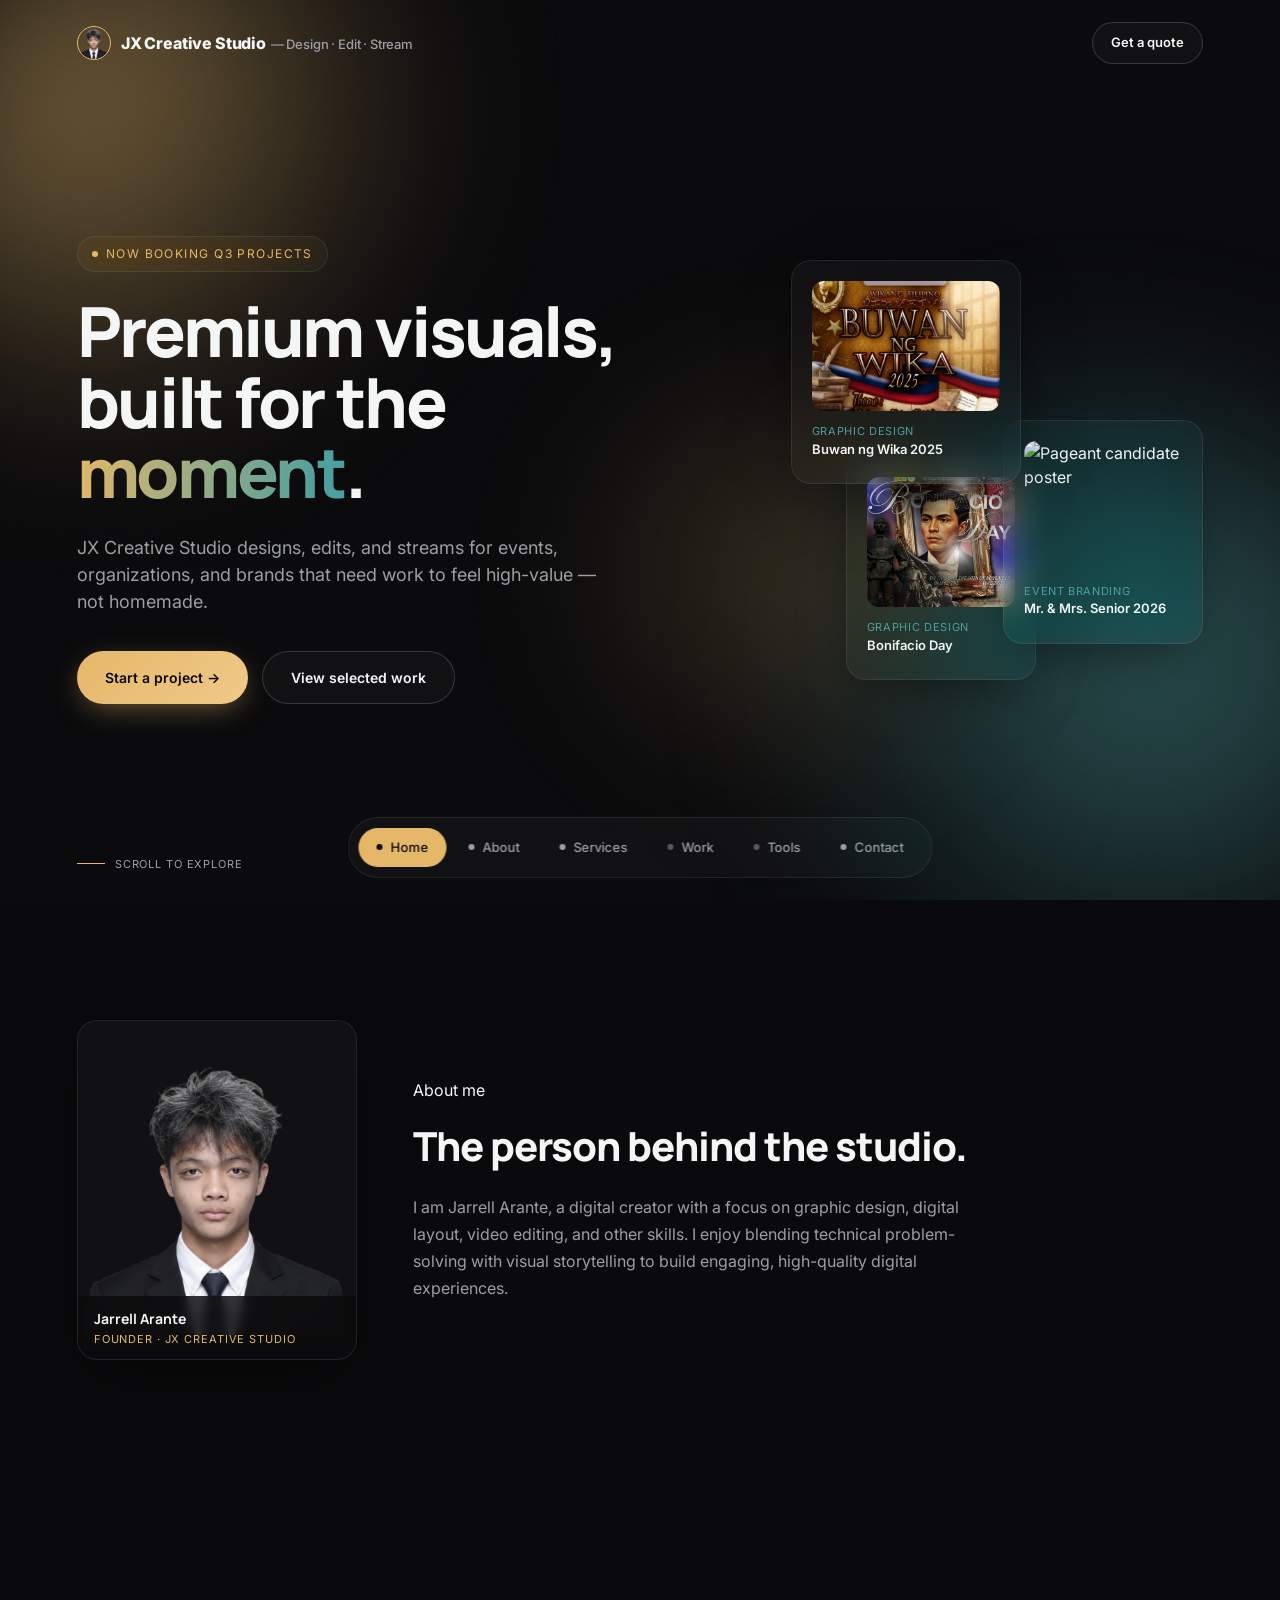
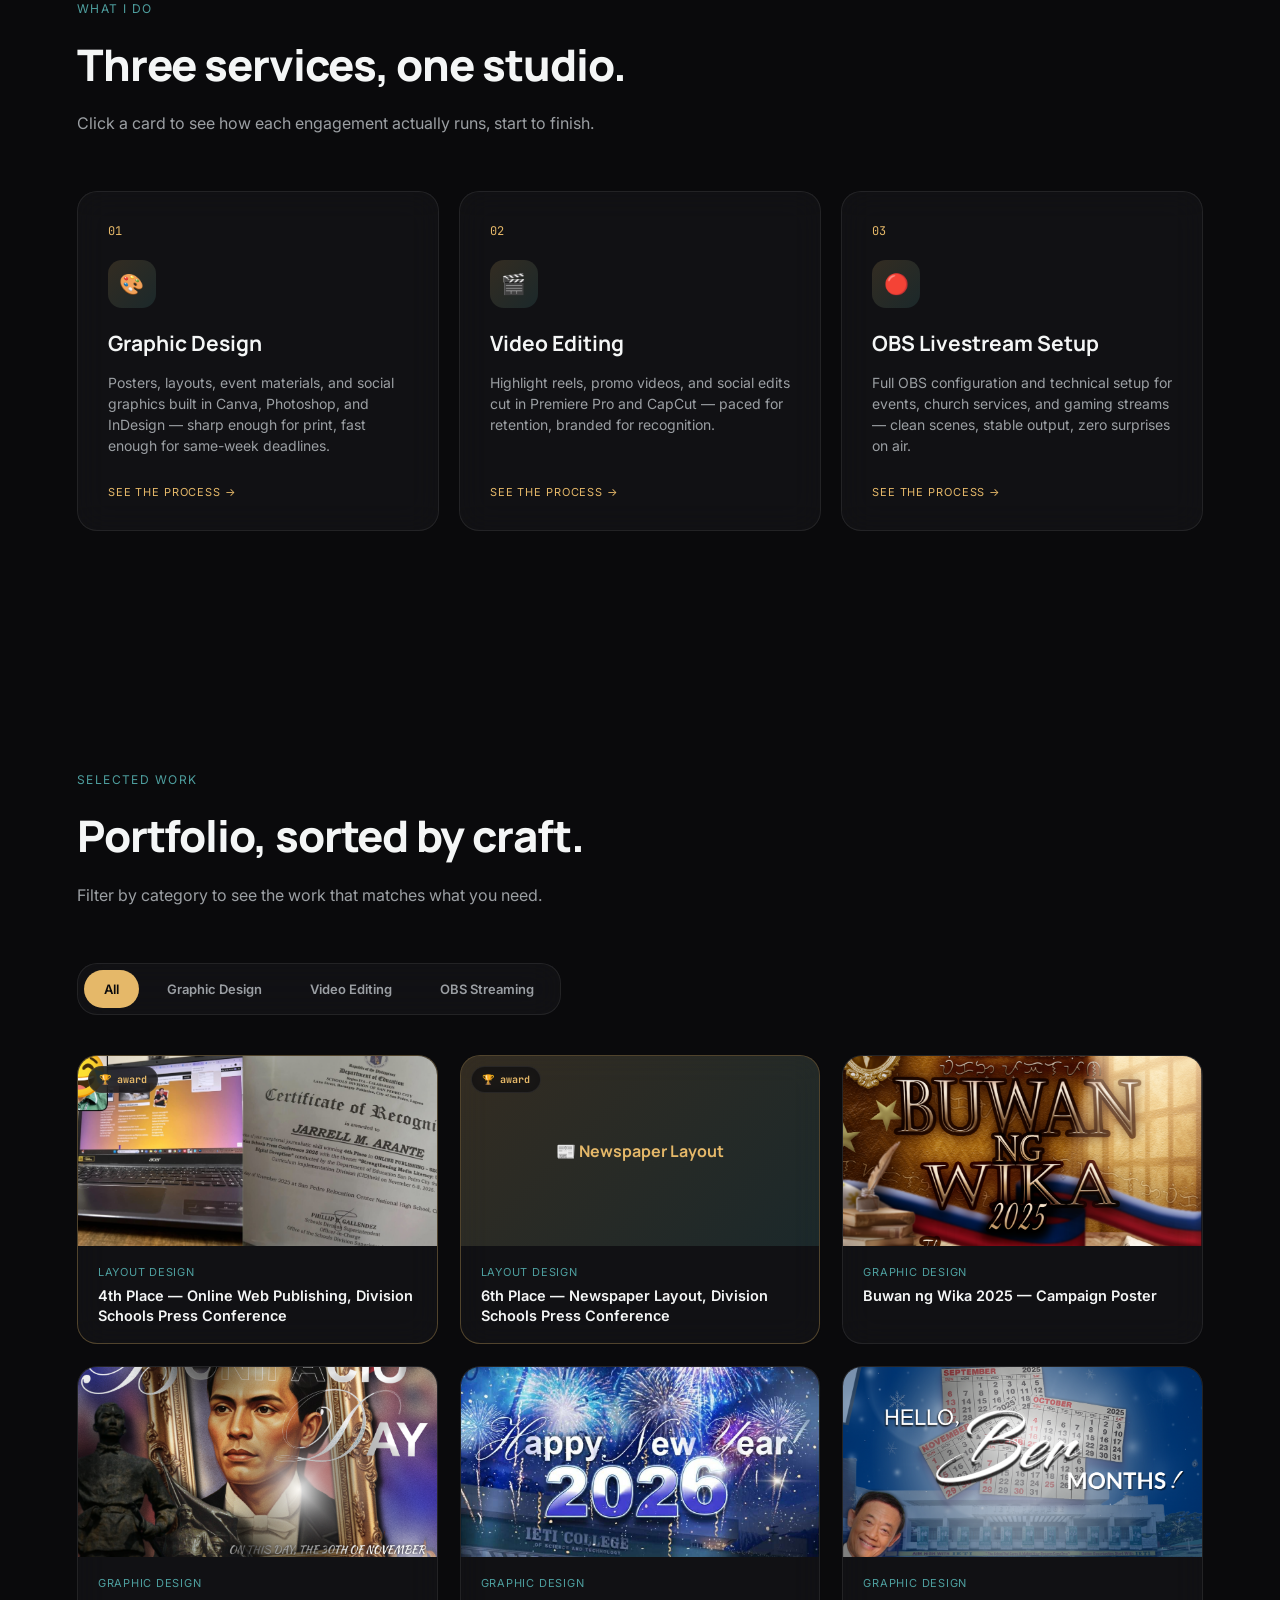
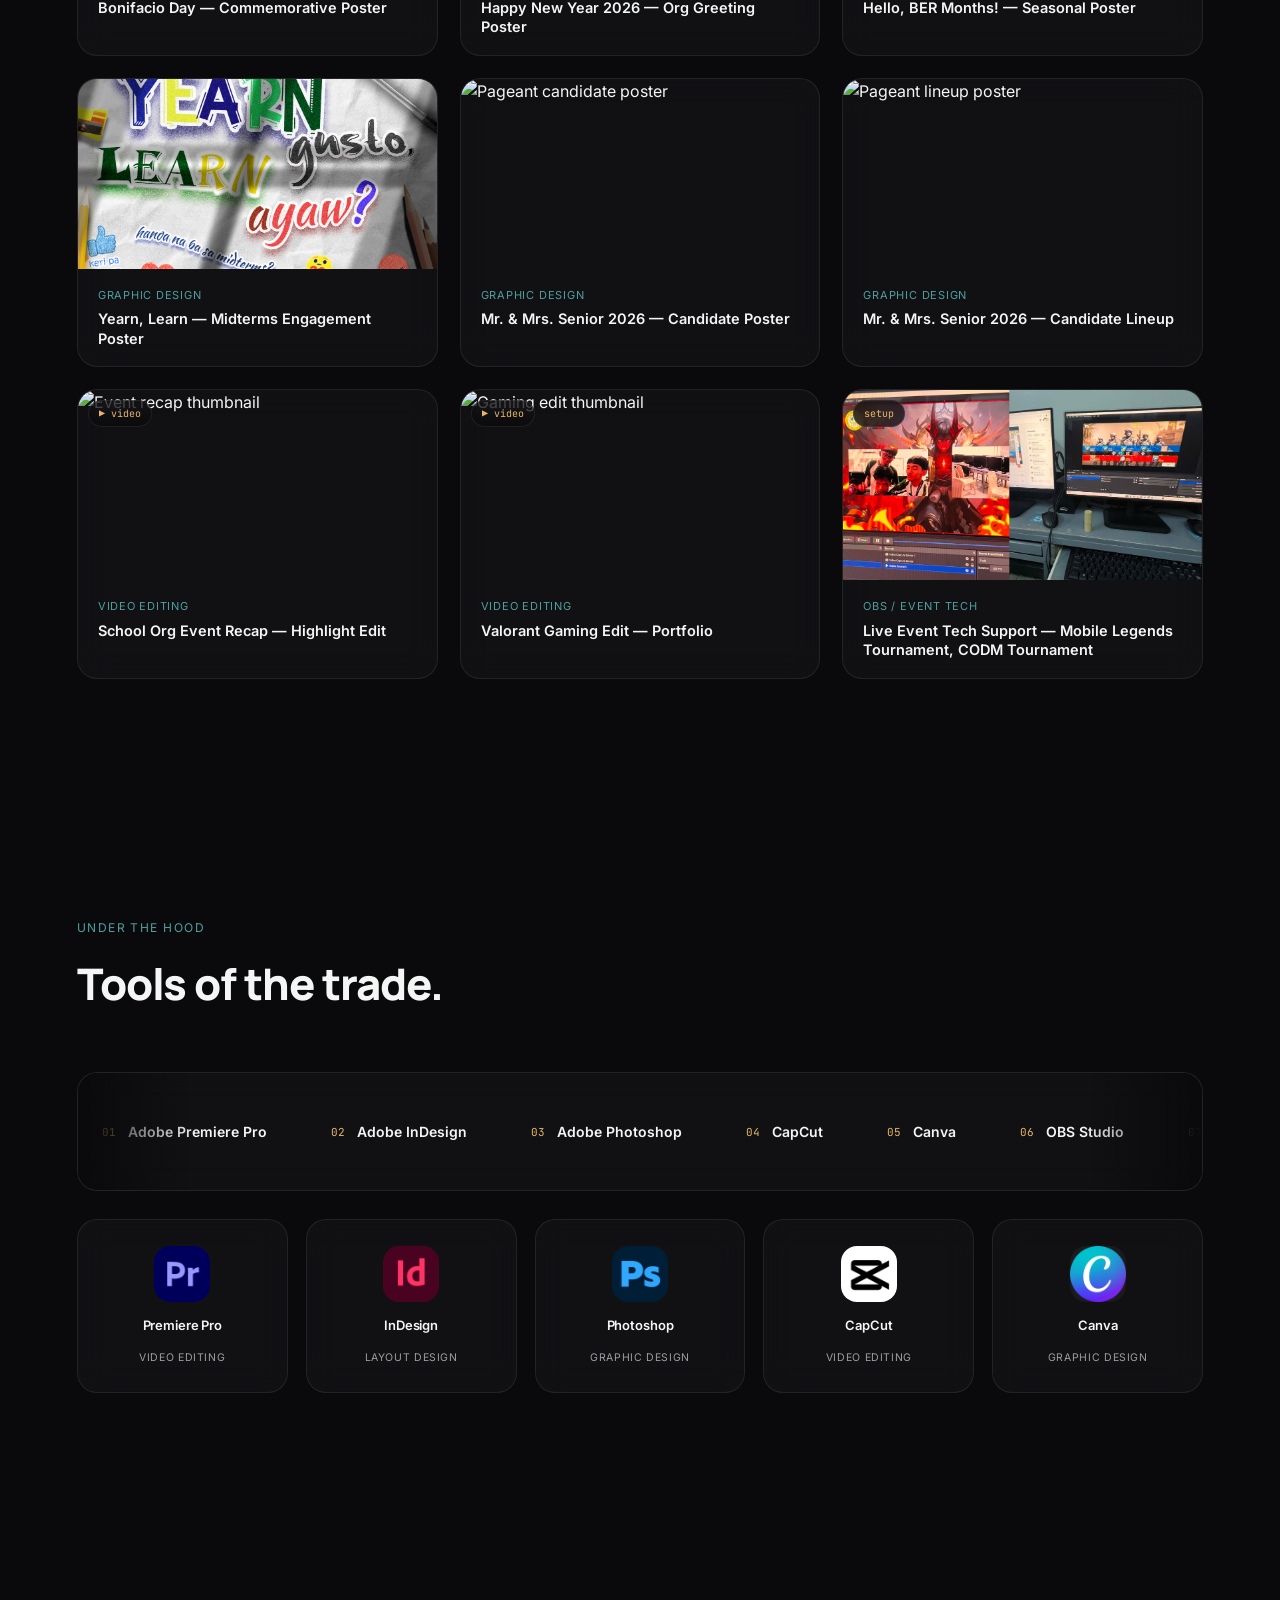
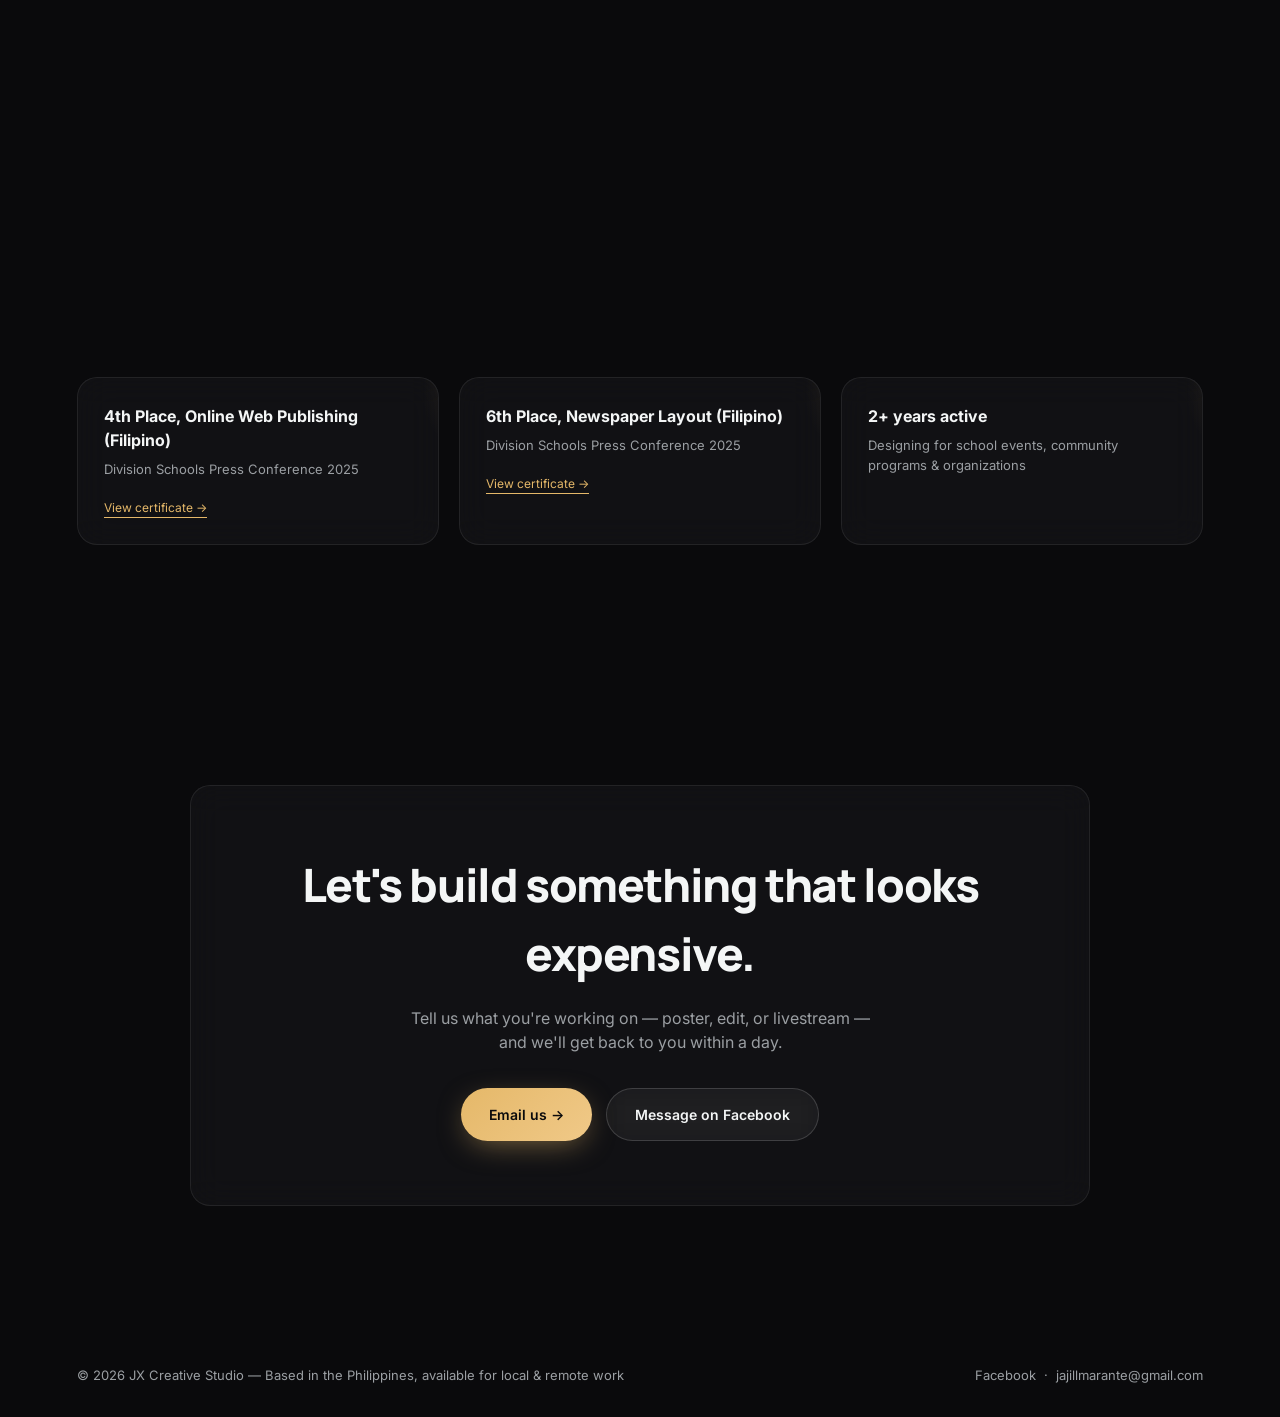
==== index.html @ fb52da9d "dsa" ====
<!DOCTYPE html>
<html lang="en">
<head>
<meta charset="UTF-8">
<title>JX Creative Studio — Design · Edit · Stream</title>
<meta name="viewport" content="width=device-width, initial-scale=1.0">
<link rel="preconnect" href="https://fonts.googleapis.com">
<link rel="preconnect" href="https://fonts.gstatic.com" crossorigin>
<link href="https://fonts.googleapis.com/css2?family=Manrope:wght@500;700;800&family=Inter:wght@400;500;600&family=JetBrains+Mono:wght@400;500&display=swap" rel="stylesheet">
<style>
  :root{
    --obsidian:#0A0A0C;
    --obsidian-2:#111114;
    --gold:#E5B869;
    --gold-soft:rgba(229,184,105,0.16);
    --teal:#4E9F9F;
    --teal-soft:rgba(78,159,159,0.16);
    --ice:#F4F6F6;
    --ice-dim:#9B9FA3;
    --glass-bg:rgba(255,255,255,0.03);
    --glass-bg-strong:rgba(10,10,12,0.7);
    --glass-border:rgba(255,255,255,0.08);
    --glass-border-hi:rgba(255,255,255,0.16);
    --radius:20px;
    --ease:cubic-bezier(.22,1,.36,1);
  }
  *{margin:0;padding:0;box-sizing:border-box;}
  html{scroll-behavior:smooth;}
  body{
    background:var(--obsidian);
    color:var(--ice);
    font-family:'Inter',sans-serif;
    line-height:1.5;
    overflow-x:hidden;
    min-height:100vh;
  }
  h1,h2,h3,.display{font-family:'Manrope',sans-serif;}
  .mono{font-family:'JetBrains Mono',monospace;}
  a{color:inherit;}
  ::selection{background:var(--gold);color:var(--obsidian);}

  @media (prefers-reduced-motion: reduce){
    *{animation-duration:0.01ms !important; animation-iteration-count:1 !important; transition-duration:0.01ms !important; scroll-behavior:auto !important;}
  }

  /* ---------- Ambient liquid background ---------- */
  .ambient{
    position:fixed;inset:0;z-index:0;pointer-events:none;overflow:hidden;
  }
  .orb{
    position:absolute;border-radius:50%;
    filter:blur(90px);
    opacity:0.55;
    will-change:transform;
  }
  .orb-1{
    width:560px;height:560px;top:-10%;left:-8%;
    background:radial-gradient(circle at 30% 30%, var(--gold), transparent 70%);
    animation:drift1 26s ease-in-out infinite;
  }
  .orb-2{
    width:640px;height:640px;bottom:-15%;right:-10%;
    background:radial-gradient(circle at 60% 40%, var(--teal), transparent 70%);
    animation:drift2 32s ease-in-out infinite;
  }
  .orb-3{
    width:420px;height:420px;top:40%;left:45%;
    background:radial-gradient(circle at 50% 50%, var(--gold), transparent 72%);
    opacity:0.28;
    animation:drift3 40s ease-in-out infinite;
  }
  @keyframes drift1{
    0%,100%{transform:translate(0,0) scale(1);}
    50%{transform:translate(60px,80px) scale(1.12);}
  }
  @keyframes drift2{
    0%,100%{transform:translate(0,0) scale(1);}
    50%{transform:translate(-70px,-50px) scale(1.08);}
  }
  @keyframes drift3{
    0%,100%{transform:translate(-50%,-50%) scale(0.9);}
    50%{transform:translate(-40%,-58%) scale(1.15);}
  }
  .grain{
    position:fixed;inset:0;z-index:1;pointer-events:none;
    opacity:0.035;mix-blend-mode:overlay;
    background-image:url("data:image/svg+xml,%3Csvg xmlns='http://www.w3.org/2000/svg' width='120' height='120'%3E%3Cfilter id='n'%3E%3CfeTurbulence type='fractalNoise' baseFrequency='0.9' numOctaves='2' stitchTiles='stitch'/%3E%3C/filter%3E%3Crect width='100%25' height='100%25' filter='url(%23n)'/%3E%3C/svg%3E");
  }

  /* ---------- Glass utility ---------- */
  .glass{
    background:var(--glass-bg);
    backdrop-filter:blur(16px) saturate(180%);
    -webkit-backdrop-filter:blur(16px) saturate(180%);
    border:1px solid var(--glass-border);
    border-radius:var(--radius);
  }
  .glass-strong{
    background:var(--glass-bg-strong);
    backdrop-filter:blur(20px) saturate(160%);
    -webkit-backdrop-filter:blur(20px) saturate(160%);
    border:1px solid var(--glass-border);
  }

  main{position:relative;z-index:2;}

  /* ---------- Dock nav ---------- */
  .dock-wrap{
    position:fixed;left:50%;bottom:22px;transform:translateX(-50%);
    z-index:50;
  }
  .dock{
    display:flex;align-items:center;gap:4px;
    padding:10px;
    border-radius:999px;
    transition:padding .4s var(--ease), gap .4s var(--ease);
  }
  .dock.condensed{padding:8px;gap:2px;}
  .dock a{
    display:flex;align-items:center;gap:8px;
    padding:10px 18px;border-radius:999px;
    font-size:13px;font-weight:500;color:var(--ice-dim);
    text-decoration:none;white-space:nowrap;
    transition:background .35s var(--ease), color .35s var(--ease), transform .35s var(--ease), padding .4s var(--ease);
    position:relative;
  }
  .dock a .dot{width:6px;height:6px;border-radius:50%;background:currentColor;opacity:0.5;flex-shrink:0;}
  .dock.condensed a{padding:10px;}
  .dock.condensed a span.label{display:none;}
  .dock a:hover{color:var(--ice);background:rgba(255,255,255,0.06);transform:translateY(-2px);}
  .dock a.active{color:var(--obsidian);background:var(--gold);}
  .dock a.active .dot{background:var(--obsidian);opacity:1;}
  .dock a.active:hover{transform:translateY(-2px);}

  /* ---------- Nav (top, minimal brand) ---------- */
  .topbar{
    position:fixed;top:0;left:0;right:0;z-index:40;
    display:flex;justify-content:space-between;align-items:center;
    padding:22px 6vw;
    pointer-events:none;
  }
  .brand{
    font-size:16px;font-weight:800;letter-spacing:-0.01em;
    display:flex;align-items:center;gap:10px;
    pointer-events:auto;
  }
  .brand .mark{
    width:34px;height:34px;border-radius:10px;
    display:flex;align-items:center;justify-content:center;
    font-family:'Manrope',sans-serif;font-weight:800;font-size:14px;
    background:linear-gradient(135deg, var(--gold), var(--teal));
    color:var(--obsidian);
  }
  .brand .mark-photo{
    width:34px;height:34px;border-radius:50%;overflow:hidden;flex-shrink:0;
    border:1.5px solid var(--gold);
  }
  .brand .mark-photo img{width:100%;height:100%;object-fit:cover;display:block;}
  .brand .full{color:var(--ice-dim);font-weight:500;font-size:13px;margin-left:2px;}
  .top-cta{
    pointer-events:auto;
    font-size:13px;font-weight:600;
    padding:10px 18px;border-radius:999px;
    text-decoration:none;
  }

  /* ---------- Hero ---------- */
  .hero{
    min-height:100vh;
    display:flex;flex-direction:column;justify-content:center;
    padding:120px 6vw 80px;
    position:relative;
  }
  .hero-grid{
    display:grid;grid-template-columns:1.15fr 0.85fr;gap:48px;align-items:center;
  }
  .eyebrow{
    display:inline-flex;align-items:center;gap:8px;
    font-size:12px;color:var(--gold);letter-spacing:0.12em;text-transform:uppercase;
    margin-bottom:24px;padding:8px 14px;border-radius:999px;
  }
  .eyebrow .pulse{width:6px;height:6px;border-radius:50%;background:var(--gold);animation:pulse 2s ease-in-out infinite;}
  @keyframes pulse{0%,100%{opacity:1;box-shadow:0 0 0 0 rgba(229,184,105,0.5);}50%{opacity:0.6;box-shadow:0 0 0 6px rgba(229,184,105,0);}}
  .hero h1{
    font-size:clamp(40px,5.4vw,76px);
    font-weight:800;
    letter-spacing:-0.035em;
    line-height:1.02;
    margin-bottom:26px;
  }
  .hero h1 .accent{
    background:linear-gradient(100deg, var(--gold), var(--teal) 90%);
    -webkit-background-clip:text;background-clip:text;color:transparent;
  }
  .hero p{
    font-size:18px;color:var(--ice-dim);max-width:520px;margin-bottom:36px;
  }
  .hero-ctas{display:flex;gap:14px;flex-wrap:wrap;}
  .btn{
    position:relative;
    display:inline-flex;align-items:center;gap:10px;
    padding:15px 28px;border-radius:999px;
    font-weight:600;font-size:14px;text-decoration:none;
    cursor:pointer;border:none;overflow:hidden;
    transition:transform .3s var(--ease);
  }
  .btn-primary{
    background:linear-gradient(135deg, var(--gold), #f0c988);
    color:var(--obsidian);
    box-shadow:0 8px 30px -8px rgba(229,184,105,0.55);
  }
  .btn-ghost{
    color:var(--ice);
    border:1px solid var(--glass-border-hi);
    background:var(--glass-bg);
    backdrop-filter:blur(12px);
  }
  .btn:hover{transform:translateY(-3px);}
  .btn-glow{position:absolute;inset:-2px;border-radius:inherit;pointer-events:none;opacity:0;transition:opacity .3s;background:radial-gradient(120px circle at var(--mx,50%) var(--my,50%), rgba(255,255,255,0.35), transparent 60%);}
  .btn:hover .btn-glow{opacity:1;}

  /* Hero stack of floating glass cards */
  .hero-stack{position:relative;height:420px;}
  .float-card{
    position:absolute;padding:20px;width:230px;
    box-shadow:0 20px 60px -20px rgba(0,0,0,0.6);
    animation:float 7s ease-in-out infinite;
  }
  .float-card img{width:100%;height:130px;object-fit:cover;border-radius:12px;margin-bottom:12px;display:block;}
  .float-card h4{font-size:13px;font-weight:600;margin-bottom:4px;}
  .float-card .tag{font-size:11px;color:var(--teal);text-transform:uppercase;letter-spacing:0.06em;}
  .fc-1{top:0;left:10%;animation-delay:0s;z-index:3;}
  .fc-2{top:38%;right:0;width:200px;animation-delay:1.4s;z-index:2;}
  .fc-3{bottom:0;left:22%;width:190px;animation-delay:2.8s;z-index:1;}
  @keyframes float{
    0%,100%{transform:translateY(0px) rotate(0deg);}
    50%{transform:translateY(-16px) rotate(-1deg);}
  }
  @media(max-width:900px){
    .hero-grid{grid-template-columns:1fr;}
    .hero-stack{display:none;}
  }

  .scroll-cue{
    position:absolute;bottom:28px;left:6vw;
    display:flex;align-items:center;gap:10px;
    font-size:11px;color:var(--ice-dim);letter-spacing:0.08em;text-transform:uppercase;
  }
  .scroll-cue .line{width:28px;height:1px;background:var(--ice-dim);position:relative;overflow:hidden;}
  .scroll-cue .line::after{content:"";position:absolute;inset:0;background:var(--gold);animation:scan 1.8s ease-in-out infinite;}
  @keyframes scan{0%{transform:translateX(-100%);}100%{transform:translateX(100%);}}

  /* ---------- About ---------- */
  .about-grid{
    display:grid;grid-template-columns:280px 1fr;gap:56px;align-items:center;
  }
  .about-photo{
    width:280px;height:340px;overflow:hidden;position:relative;padding:0;
    box-shadow:0 20px 60px -20px rgba(0,0,0,0.6);
  }
  .about-photo img{
    width:100%;height:100%;object-fit:cover;display:block;filter:grayscale(15%);
  }
  .about-photo-caption{
    position:absolute;bottom:0;left:0;right:0;
    background:rgba(10,10,12,0.82);backdrop-filter:blur(6px);
    padding:12px 16px;font-family:'Manrope',sans-serif;font-size:14px;font-weight:700;
  }
  .about-photo-caption span{
    display:block;font-family:'Inter',sans-serif;font-weight:400;font-size:11px;
    color:var(--gold);text-transform:uppercase;letter-spacing:0.08em;margin-top:2px;
  }
  .about-copy h2{font-size:clamp(26px,3.2vw,40px);font-weight:800;letter-spacing:-0.025em;margin:14px 0 18px;}
  .about-copy p{font-size:16px;color:var(--ice-dim);max-width:560px;line-height:1.7;}
  @media(max-width:820px){
    .about-grid{grid-template-columns:1fr;}
    .about-photo{width:220px;height:270px;margin:0 auto;}
    .about-copy{text-align:center;}
    .about-copy p{margin-left:auto;margin-right:auto;}
  }

  /* ---------- Section shell ---------- */
  section{
    padding:120px 6vw;position:relative;
  }
  .section-head{margin-bottom:56px;max-width:640px;}
  .section-head .kicker{
    font-size:12px;color:var(--teal);letter-spacing:0.12em;text-transform:uppercase;margin-bottom:14px;display:block;
  }
  .section-head h2{font-size:clamp(28px,3.4vw,44px);letter-spacing:-0.025em;font-weight:800;margin-bottom:14px;}
  .section-head p{color:var(--ice-dim);font-size:16px;}

  /* ---------- Services (expand/flip cards) ---------- */
  .services-grid{display:grid;grid-template-columns:repeat(3,1fr);gap:20px;}
  .svc-card{
    perspective:1400px;height:340px;cursor:pointer;
  }
  .svc-inner{
    position:relative;width:100%;height:100%;
    transition:transform .7s var(--ease);
    transform-style:preserve-3d;
  }
  .svc-card.flipped .svc-inner{transform:rotateY(180deg);}
  .svc-face{
    position:absolute;inset:0;backface-visibility:hidden;
    padding:30px;display:flex;flex-direction:column;
  }
  .svc-face.front{display:flex;}
  .svc-face.back{transform:rotateY(180deg);justify-content:flex-start;}
  .svc-num{font-family:'JetBrains Mono',monospace;font-size:12px;color:var(--gold);margin-bottom:20px;}
  .svc-icon{
    width:48px;height:48px;border-radius:14px;
    display:flex;align-items:center;justify-content:center;
    background:linear-gradient(135deg, var(--gold-soft), var(--teal-soft));
    margin-bottom:20px;font-size:20px;
  }
  .svc-face.front h3{font-size:21px;margin-bottom:12px;font-weight:700;}
  .svc-face.front p{font-size:14px;color:var(--ice-dim);flex-grow:1;}
  .svc-flip-hint{font-size:11px;color:var(--gold);text-transform:uppercase;letter-spacing:0.08em;display:flex;align-items:center;gap:6px;margin-top:auto;}
  .svc-face.back h4{font-size:14px;color:var(--gold);text-transform:uppercase;letter-spacing:0.06em;margin-bottom:16px;}
  .svc-steps{list-style:none;display:flex;flex-direction:column;gap:12px;flex-grow:1;}
  .svc-steps li{font-size:13px;color:var(--ice-dim);display:flex;gap:10px;align-items:flex-start;}
  .svc-steps li .n{font-family:'JetBrains Mono',monospace;color:var(--teal);flex-shrink:0;}
  .svc-back-hint{font-size:11px;color:var(--ice-dim);margin-top:auto;text-transform:uppercase;letter-spacing:0.06em;}
  @media(max-width:900px){.services-grid{grid-template-columns:1fr;}.svc-card{height:auto;min-height:300px;}}

  /* ---------- Work / tabbed portfolio ---------- */
  .tabs{display:flex;gap:8px;margin-bottom:40px;flex-wrap:wrap;padding:6px;width:fit-content;}
  .tab-btn{
    padding:11px 20px;border-radius:999px;border:none;background:transparent;
    color:var(--ice-dim);font-size:13px;font-weight:600;cursor:pointer;
    transition:background .35s var(--ease), color .35s var(--ease);
    font-family:'Inter',sans-serif;
  }
  .tab-btn.active{background:var(--gold);color:var(--obsidian);}
  .tab-btn:hover:not(.active){color:var(--ice);background:rgba(255,255,255,0.06);}

  .work-grid{
    display:grid;grid-template-columns:repeat(auto-fill,minmax(280px,1fr));gap:22px;
  }
  .work-card{
    overflow:hidden;cursor:pointer;
    transition:transform .5s var(--ease), opacity .45s var(--ease), border-color .35s;
  }
  .work-card:hover{transform:translateY(-6px);border-color:var(--glass-border-hi);}
  .work-card.hide{display:none;}
  .work-card.featured .work-thumb{
    height:190px;display:flex;align-items:center;justify-content:center;
    background:linear-gradient(135deg, var(--gold-soft), var(--teal-soft));
    color:var(--gold);font-family:'Manrope',sans-serif;font-weight:700;font-size:16px;
    position:relative;
  }
  .work-card.featured{border-color:rgba(229,184,105,0.3);}
  .work-thumb{height:190px;overflow:hidden;position:relative;}
  .work-thumb img{width:100%;height:100%;object-fit:cover;display:block;transition:transform .6s var(--ease);}
  .work-card:hover .work-thumb img{transform:scale(1.06);}
  .work-thumb .badge{
    position:absolute;top:10px;left:10px;
    font-family:'JetBrains Mono',monospace;font-size:10px;padding:5px 10px;border-radius:999px;
    background:rgba(10,10,12,0.75);backdrop-filter:blur(8px);color:var(--gold);
    border:1px solid var(--glass-border);
  }
  .work-info{padding:18px 20px;}
  .work-info .cat{font-size:11px;color:var(--teal);text-transform:uppercase;letter-spacing:0.07em;margin-bottom:6px;}
  .work-info h4{font-size:14.5px;font-weight:600;line-height:1.35;}

  /* ---------- Tools marquee ---------- */
  .tools-wrap{overflow:hidden;position:relative;padding:32px 0;}
  .tools-wrap::before,.tools-wrap::after{
    content:"";position:absolute;top:0;bottom:0;width:120px;z-index:2;
  }
  .tools-wrap::before{left:0;background:linear-gradient(90deg, var(--obsidian), transparent);}
  .tools-wrap::after{right:0;background:linear-gradient(270deg, var(--obsidian), transparent);}
  .tools-track{display:flex;gap:16px;width:max-content;animation:scroll-x 28s linear infinite;}
  .tools-wrap:hover .tools-track{animation-play-state:paused;}
  .tool-pill{
    display:flex;align-items:center;gap:12px;
    padding:16px 24px;white-space:nowrap;
  }
  .tool-pill .tool-mark{font-family:'JetBrains Mono',monospace;font-size:11px;color:var(--gold);}
  .tool-pill h4{font-size:14px;font-weight:600;}
  @keyframes scroll-x{0%{transform:translateX(0);}100%{transform:translateX(-50%);}}

  /* ---------- Tools icon grid (logos) ---------- */
  .tools-icon-grid{
    display:grid;
    grid-template-columns:repeat(5,1fr);
    gap:18px;
    margin-top:28px;
  }
  .tool-icon-card{
    padding:26px 18px;
    display:flex;flex-direction:column;align-items:center;gap:14px;
    text-align:center;
    opacity:0;
    transform:scale(0.55) translateY(18px);
    transition:opacity .55s var(--ease), transform .6s cubic-bezier(.34,1.56,.64,1), border-color .35s var(--ease), background .35s var(--ease);
  }
  .tool-icon-card.in{
    opacity:1;
    transform:scale(1) translateY(0);
  }
  .tool-icon-card:hover{
    border-color:var(--glass-border-hi);
    background:rgba(255,255,255,0.05);
    transform:scale(1.06) translateY(-4px);
  }
  .tool-icon-card .icon-wrap{
    width:56px;height:56px;border-radius:16px;
    overflow:hidden;
    background:rgba(255,255,255,0.04);
    display:flex;align-items:center;justify-content:center;
    flex-shrink:0;
  }
  .tool-icon-card .icon-wrap img{
    width:100%;height:100%;object-fit:cover;display:block;
  }
  .tool-icon-card h4{font-size:13px;font-weight:600;letter-spacing:-0.01em;}
  .tool-icon-card .role{font-size:10.5px;color:var(--ice-dim);text-transform:uppercase;letter-spacing:0.06em;}
  @media(max-width:900px){
    .tools-icon-grid{grid-template-columns:repeat(3,1fr);}
  }
  @media(max-width:560px){
    .tools-icon-grid{grid-template-columns:repeat(2,1fr);}
  }

  /* ---------- Credentials ---------- */
  .cred-grid{display:grid;grid-template-columns:repeat(3,1fr);gap:20px;}
  .cred-card{padding:26px;position:relative;overflow:hidden;}
  .cred-card::before{
    content:"";position:absolute;top:-40%;right:-40%;width:160px;height:160px;border-radius:50%;
    background:radial-gradient(circle, var(--gold-soft), transparent 70%);
  }
  .cred-card strong{display:block;font-size:16px;margin-bottom:8px;position:relative;}
  .cred-card p{font-size:13px;color:var(--ice-dim);margin-bottom:14px;position:relative;}
  .cred-link{font-size:12px;color:var(--gold);text-decoration:none;border-bottom:1px solid var(--gold);padding-bottom:2px;position:relative;}
  @media(max-width:900px){.cred-grid{grid-template-columns:1fr;}}

  /* ---------- Contact ---------- */
  .contact-card{
    padding:64px 6vw;text-align:center;position:relative;overflow:hidden;
    max-width:900px;margin:0 auto;
  }
  .contact-card h2{font-size:clamp(28px,4vw,46px);margin-bottom:18px;font-weight:800;letter-spacing:-0.03em;}
  .contact-card p{color:var(--ice-dim);font-size:16px;margin-bottom:34px;max-width:480px;margin-left:auto;margin-right:auto;}
  .contact-links{display:flex;gap:14px;justify-content:center;flex-wrap:wrap;}

  footer{
    padding:40px 6vw 32px;display:flex;justify-content:space-between;align-items:center;
    font-size:13px;color:var(--ice-dim);flex-wrap:wrap;gap:12px;
  }
  footer a{text-decoration:none;}

  /* ---------- Lightbox ---------- */
  .lightbox{
    display:none;position:fixed;inset:0;z-index:100;
    background:rgba(6,6,7,0.88);backdrop-filter:blur(6px);
    padding:5vh 5vw;overflow:auto;
  }
  .lightbox.open{display:flex;align-items:flex-start;justify-content:center;}
  .lightbox-inner{max-width:900px;width:100%;margin:auto;overflow:hidden;}
  .lightbox-head{
    display:flex;justify-content:space-between;align-items:center;
    padding:16px 20px;border-bottom:1px solid var(--glass-border);
  }
  .lightbox-head h4{font-size:14px;font-weight:600;}
  .lightbox-close{
    background:none;border:1px solid var(--glass-border);color:var(--ice);
    width:32px;height:32px;border-radius:50%;cursor:pointer;font-size:15px;
    display:flex;align-items:center;justify-content:center;flex-shrink:0;
    transition:border-color .3s,color .3s;
  }
  .lightbox-close:hover{border-color:var(--gold);color:var(--gold);}
  .lightbox-body img{width:100%;height:auto;display:block;}
  body.lock{overflow:hidden;}

  /* Reveal on scroll */
  .reveal{opacity:0;transform:translateY(28px);transition:opacity .8s var(--ease), transform .8s var(--ease);}
  .reveal.in{opacity:1;transform:translateY(0);}

  @media(max-width:700px){
    section{padding:90px 6vw;}
    .dock a span.label{display:none;}
    .dock a{padding:10px;}
  }
</style>
</head>
<body>

<div class="ambient">
  <div class="orb orb-1" id="orb1"></div>
  <div class="orb orb-2" id="orb2"></div>
  <div class="orb orb-3" id="orb3"></div>
</div>
<div class="grain"></div>

<div class="topbar">
  <div class="brand">
    <div class="mark-photo"><img src="./assets/jarrell-arante.png" alt="Jarrell Arante"></div>
    <span>JX Creative Studio<span class="full"> — Design · Edit · Stream</span></span>
  </div>
  <a class="top-cta glass btn-ghost" href="#contact">Get a quote</a>
</div>

<main>

  <section class="hero" id="home">
    <div class="hero-grid">
      <div>
        <div class="eyebrow glass"><span class="pulse"></span>Now booking Q3 projects</div>
        <h1>Premium visuals,<br>built for the <span class="accent">moment</span>.</h1>
        <p>JX Creative Studio designs, edits, and streams for events, organizations, and brands that need work to feel high-value — not homemade.</p>
        <div class="hero-ctas">
          <a class="btn btn-primary" href="#contact"><span class="btn-glow"></span>Start a project →</a>
          <a class="btn btn-ghost glass" href="#work"><span class="btn-glow"></span>View selected work</a>
        </div>
      </div>
      <div class="hero-stack">
        <div class="float-card glass fc-1">
          <img src="./assets/work/buwan-ng-wika.png" alt="Buwan ng Wika poster">
          <div class="tag">Graphic Design</div>
          <h4>Buwan ng Wika 2025</h4>
        </div>
        <div class="float-card glass fc-2">
          <img src="./assets/work/pageant-candidate.png" alt="Pageant candidate poster">
          <div class="tag">Event Branding</div>
          <h4>Mr. & Mrs. Senior 2026</h4>
        </div>
        <div class="float-card glass fc-3">
          <img src="./assets/work/bonifacio-day.png" alt="Bonifacio Day poster">
          <div class="tag">Graphic Design</div>
          <h4>Bonifacio Day</h4>
        </div>
      </div>
    </div>
    <div class="scroll-cue"><div class="line"></div>Scroll to explore</div>
  </section>

  <section id="about">
    <div class="about-grid">
      <div class="about-photo glass reveal">
        <img src="./assets/jarrell-arante.png" alt="Jarrell Arante">
        <div class="about-photo-caption">Jarrell Arante<span>Founder · JX Creative Studio</span></div>
      </div>
      <div class="about-copy reveal">
        <span class="kicker">About me</span>
        <h2>The person behind the studio.</h2>
        <p>I am Jarrell Arante, a digital creator with a focus on graphic design, digital layout, video editing, and other skills. I enjoy blending technical problem-solving with visual storytelling to build engaging, high-quality digital experiences.</p>
      </div>
    </div>
  </section>

  <section id="services">
    <div class="section-head reveal">
      <span class="kicker">What I do</span>
      <h2>Three services, one studio.</h2>
      <p>Click a card to see how each engagement actually runs, start to finish.</p>
    </div>
    <div class="services-grid">

      <div class="svc-card reveal" data-idx="0">
        <div class="svc-inner">
          <div class="svc-face front glass">
            <div class="svc-num">01</div>
            <div class="svc-icon">🎨</div>
            <h3>Graphic Design</h3>
            <p>Posters, layouts, event materials, and social graphics built in Canva, Photoshop, and InDesign — sharp enough for print, fast enough for same-week deadlines.</p>
            <div class="svc-flip-hint">See the process →</div>
          </div>
          <div class="svc-face back glass">
            <h4>How it runs</h4>
            <ul class="svc-steps">
              <li><span class="n">01</span>Brief & references — 15 min call or form</li>
              <li><span class="n">02</span>Concept draft within 24–48h</li>
              <li><span class="n">03</span>One structured revision round</li>
              <li><span class="n">04</span>Print & web-ready file delivery</li>
            </ul>
            <div class="svc-back-hint">← click to flip back</div>
          </div>
        </div>
      </div>

      <div class="svc-card reveal" data-idx="1">
        <div class="svc-inner">
          <div class="svc-face front glass">
            <div class="svc-num">02</div>
            <div class="svc-icon">🎬</div>
            <h3>Video Editing</h3>
            <p>Highlight reels, promo videos, and social edits cut in Premiere Pro and CapCut — paced for retention, branded for recognition.</p>
            <div class="svc-flip-hint">See the process →</div>
          </div>
          <div class="svc-face back glass">
            <h4>How it runs</h4>
            <ul class="svc-steps">
              <li><span class="n">01</span>Footage & goal intake</li>
              <li><span class="n">02</span>Rough cut for pacing approval</li>
              <li><span class="n">03</span>Color, sound, and motion polish</li>
              <li><span class="n">04</span>Export in every platform ratio needed</li>
            </ul>
            <div class="svc-back-hint">← click to flip back</div>
          </div>
        </div>
      </div>

      <div class="svc-card reveal" data-idx="2">
        <div class="svc-inner">
          <div class="svc-face front glass">
            <div class="svc-num">03</div>
            <div class="svc-icon">🔴</div>
            <h3>OBS Livestream Setup</h3>
            <p>Full OBS configuration and technical setup for events, church services, and gaming streams — clean scenes, stable output, zero surprises on air.</p>
            <div class="svc-flip-hint">See the process →</div>
          </div>
          <div class="svc-face back glass">
            <h4>How it runs</h4>
            <ul class="svc-steps">
              <li><span class="n">01</span>Venue & bandwidth check</li>
              <li><span class="n">02</span>Scene, overlay & audio routing build</li>
              <li><span class="n">03</span>Dry-run test stream</li>
              <li><span class="n">04</span>Live day support & monitoring</li>
            </ul>
            <div class="svc-back-hint">← click to flip back</div>
          </div>
        </div>
      </div>

    </div>
  </section>

  <section id="work">
    <div class="section-head reveal">
      <span class="kicker">Selected work</span>
      <h2>Portfolio, sorted by craft.</h2>
      <p>Filter by category to see the work that matches what you need.</p>
    </div>

    <div class="tabs glass reveal" id="tabs">
      <button class="tab-btn active" data-filter="all">All</button>
      <button class="tab-btn" data-filter="design">Graphic Design</button>
      <button class="tab-btn" data-filter="video">Video Editing</button>
      <button class="tab-btn" data-filter="stream">OBS Streaming</button>
    </div>

    <div class="work-grid" id="workGrid">

      <div class="work-card featured glass reveal" data-cat="design" data-type="image" data-src="./assets/work/web-publishing-proof.png" data-title="4th Place — Online Web Publishing, Division Schools Press Conference">
        <div class="work-thumb"><img src="./assets/work/web-publishing-proof.png" alt="Online Web Publishing award proof"><div class="badge">🏆 award</div></div>
        <div class="work-info"><div class="cat">Layout Design</div><h4>4th Place — Online Web Publishing, Division Schools Press Conference</h4></div>
      </div>

      <div class="work-card featured glass reveal" data-cat="design" data-type="pdf" data-src="./assets/work/newspaper-layout.pdf" data-title="6th Place — Newspaper Layout, Division Schools Press Conference">
        <div class="work-thumb"><div class="badge">🏆 award</div>📰 Newspaper Layout</div>
        <div class="work-info"><div class="cat">Layout Design</div><h4>6th Place — Newspaper Layout, Division Schools Press Conference</h4></div>
      </div>

      <div class="work-card glass reveal" data-cat="design" data-type="image" data-src="./assets/work/buwan-ng-wika.png" data-title="Buwan ng Wika 2025 — Campaign Poster">
        <div class="work-thumb"><img src="./assets/work/buwan-ng-wika.png" alt="Buwan ng Wika poster"></div>
        <div class="work-info"><div class="cat">Graphic Design</div><h4>Buwan ng Wika 2025 — Campaign Poster</h4></div>
      </div>

      <div class="work-card glass reveal" data-cat="design" data-type="image" data-src="./assets/work/bonifacio-day.png" data-title="Bonifacio Day — Commemorative Poster">
        <div class="work-thumb"><img src="./assets/work/bonifacio-day.png" alt="Bonifacio Day poster"></div>
        <div class="work-info"><div class="cat">Graphic Design</div><h4>Bonifacio Day — Commemorative Poster</h4></div>
      </div>

      <div class="work-card glass reveal" data-cat="design" data-type="image" data-src="./assets/work/happy-new-year.png" data-title="Happy New Year 2026 — Org Greeting Poster">
        <div class="work-thumb"><img src="./assets/work/happy-new-year.png" alt="Happy New Year poster"></div>
        <div class="work-info"><div class="cat">Graphic Design</div><h4>Happy New Year 2026 — Org Greeting Poster</h4></div>
      </div>

      <div class="work-card glass reveal" data-cat="design" data-type="image" data-src="./assets/work/ber-months.png" data-title="Hello, BER Months! — Seasonal Poster">
        <div class="work-thumb"><img src="./assets/work/ber-months.png" alt="BER Months poster"></div>
        <div class="work-info"><div class="cat">Graphic Design</div><h4>Hello, BER Months! — Seasonal Poster</h4></div>
      </div>

      <div class="work-card glass reveal" data-cat="design" data-type="image" data-src="./assets/work/yearn-learn.png" data-title="Yearn, Learn — Midterms Poster">
        <div class="work-thumb"><img src="./assets/work/yearn-learn.png" alt="Yearn Learn poster"></div>
        <div class="work-info"><div class="cat">Graphic Design</div><h4>Yearn, Learn — Midterms Engagement Poster</h4></div>
      </div>

      <div class="work-card glass reveal" data-cat="design" data-type="image" data-src="./assets/work/pageant-candidate.png" data-title="Search for Mr. & Mrs. Senior 2026 — Candidate Poster">
        <div class="work-thumb"><img src="./assets/work/pageant-candidate.png" alt="Pageant candidate poster"></div>
        <div class="work-info"><div class="cat">Graphic Design</div><h4>Mr. & Mrs. Senior 2026 — Candidate Poster</h4></div>
      </div>

      <div class="work-card glass reveal" data-cat="design" data-type="image" data-src="./assets/work/pageant-lineup.png" data-title="Search for Mr. & Mrs. Senior 2026 — Candidate Lineup">
        <div class="work-thumb"><img src="./assets/work/pageant-lineup.png" alt="Pageant lineup poster"></div>
        <div class="work-info"><div class="cat">Graphic Design</div><h4>Mr. & Mrs. Senior 2026 — Candidate Lineup</h4></div>
      </div>

      <div class="work-card glass reveal" data-cat="video" data-type="video" data-src="https://www.youtube.com/embed/HAT8vXljYAM" data-title="School Org Event Recap — Highlight Edit">
        <div class="work-thumb"><img src="https://img.youtube.com/vi/HAT8vXljYAM/hqdefault.jpg" alt="Event recap thumbnail"><div class="badge">▶ video</div></div>
        <div class="work-info"><div class="cat">Video Editing</div><h4>School Org Event Recap — Highlight Edit</h4></div>
      </div>

      <div class="work-card glass reveal" data-cat="video" data-type="video" data-src="https://www.youtube.com/embed/GthoIXKykUs" data-title="Valorant Gaming Edit — Portfolio">
        <div class="work-thumb"><img src="https://img.youtube.com/vi/GthoIXKykUs/hqdefault.jpg" alt="Gaming edit thumbnail"><div class="badge">▶ video</div></div>
        <div class="work-info"><div class="cat">Video Editing</div><h4>Valorant Gaming Edit — Portfolio</h4></div>
      </div>

      <div class="work-card glass reveal" data-cat="stream" data-type="image" data-src="./assets/work/ai-va-seminar-certificate.png" data-title="Live Event Tech Support — Certificate of Participation">
        <div class="work-thumb"><img src="./assets/work/ai-va-seminar-certificate.png" alt="Seminar tech support certificate"><div class="badge">setup</div></div>
        <div class="work-info"><div class="cat">OBS / Event Tech</div><h4>Live Event Tech Support — Mobile Legends Tournament, CODM Tournament</h4></div>
      </div>

    </div>
  </section>

  <section id="tools">
    <div class="section-head reveal">
      <span class="kicker">Under the hood</span>
      <h2>Tools of the trade.</h2>
    </div>
    <div class="tools-wrap glass reveal">
      <div class="tools-track" id="toolsTrack"></div>
    </div>

    <div class="tools-icon-grid" id="toolsIconGrid">
      <div class="tool-icon-card glass">
        <div class="icon-wrap"><img src="./assets/tools/premiere-pro.png" alt="Adobe Premiere Pro logo"></div>
        <h4>Premiere Pro</h4>
        <span class="role">Video Editing</span>
      </div>
      <div class="tool-icon-card glass">
        <div class="icon-wrap"><img src="./assets/tools/Indesign.png" alt="Adobe InDesign logo"></div>
        <h4>InDesign</h4>
        <span class="role">Layout Design</span>
      </div>
      <div class="tool-icon-card glass">
        <div class="icon-wrap"><img src="./assets/tools/photoshop.png" alt="Adobe Photoshop logo"></div>
        <h4>Photoshop</h4>
        <span class="role">Graphic Design</span>
      </div>
      <div class="tool-icon-card glass">
        <div class="icon-wrap"><img src="./assets/tools/capcut.png" alt="CapCut logo"></div>
        <h4>CapCut</h4>
        <span class="role">Video Editing</span>
      </div>
      <div class="tool-icon-card glass">
        <div class="icon-wrap"><img src="./assets/tools/canva.png" alt="Canva logo"></div>
        <h4>Canva</h4>
        <span class="role">Graphic Design</span>
      </div>
      <div class="tool-icon-card glass">
        <div class="icon-wrap"><img src="./assets/tools/obs-studio.png" alt="OBS Studio logo"></div>
        <h4>OBS Studio</h4>
        <span class="role">Livestream Setup</span>
      </div>
      <div class="tool-icon-card glass">
        <div class="icon-wrap"><img src="./assets/tools/streamlabs.png" alt="Streamlabs logo"></div>
        <h4>Streamlabs</h4>
        <span class="role">Livestream Setup</span>
      </div>
      <div class="tool-icon-card glass">
        <div class="icon-wrap"><img src="./assets/tools/tiktok-live.png" alt="TikTok LIVE Studio logo"></div>
        <h4>TikTok LIVE Studio</h4>
        <span class="role">Livestream Setup</span>
      </div>
      <div class="tool-icon-card glass">
        <div class="icon-wrap"><img src="./assets/tools/elevenlabs.png" alt="ElevenLabs logo"></div>
        <h4>ElevenLabs</h4>
        <span class="role">AI Voice</span>
      </div>
      <div class="tool-icon-card glass">
        <div class="icon-wrap"><img src="./assets/tools/ai-tools.png" alt="ChatGPT and Gemini logos"></div>
        <h4>ChatGPT & Gemini</h4>
        <span class="role">AI Assist</span>
      </div>
    </div>
  </section>

  <section id="credentials">
    <div class="section-head reveal">
      <span class="kicker">Proof, not promises</span>
      <h2>Credentials.</h2>
    </div>
    <div class="cred-grid">
      <div class="cred-card glass reveal">
        <strong>4th Place, Online Web Publishing (Filipino)</strong>
        <p>Division Schools Press Conference 2025</p>
        <a class="cred-link" href="./assets/work/web-publishing-proof.png" target="_blank">View certificate →</a>
      </div>
      <div class="cred-card glass reveal">
        <strong>6th Place, Newspaper Layout (Filipino)</strong>
        <p>Division Schools Press Conference 2025</p>
        <a class="cred-link" href="./assets/work/newspaper-layout.pdf" target="_blank">View certificate →</a>
      </div>
      <div class="cred-card glass reveal">
        <strong>2+ years active</strong>
        <p>Designing for school events, community programs & organizations</p>
      </div>
    </div>
  </section>

  <section id="contact">
    <div class="contact-card glass reveal">
      <h2>Let's build something that looks expensive.</h2>
      <p>Tell us what you're working on — poster, edit, or livestream — and we'll get back to you within a day.</p>
      <div class="contact-links">
        <a class="btn btn-primary" href="mailto:jajillmarante@gmail.com"><span class="btn-glow"></span>Email us →</a>
        <a class="btn btn-ghost glass" href="https://www.facebook.com/profile.php?id=61591908333417" target="_blank"><span class="btn-glow"></span>Message on Facebook</a>
      </div>
    </div>
  </section>

  <footer>
    <div>© 2026 JX Creative Studio — Based in the Philippines, available for local & remote work</div>
    <div><a href="https://www.facebook.com/profile.php?id=61591908333417" target="_blank">Facebook</a> &nbsp;·&nbsp; <span>jajillmarante@gmail.com</span></div>
  </footer>

</main>

<div class="lightbox" id="lightbox">
  <div class="lightbox-inner glass-strong">
    <div class="lightbox-head">
      <h4 id="lightboxTitle"></h4>
      <button class="lightbox-close" id="lightboxClose" aria-label="Close">✕</button>
    </div>
    <div class="lightbox-body" id="lightboxBody"></div>
  </div>
</div>

<div class="dock-wrap">
  <nav class="dock glass" id="dock">
    <a href="#home" data-section="home" class="active"><span class="dot"></span><span class="label">Home</span></a>
    <a href="#about" data-section="about"><span class="dot"></span><span class="label">About</span></a>
    <a href="#services" data-section="services"><span class="dot"></span><span class="label">Services</span></a>
    <a href="#work" data-section="work"><span class="dot"></span><span class="label">Work</span></a>
    <a href="#tools" data-section="tools"><span class="dot"></span><span class="label">Tools</span></a>
    <a href="#contact" data-section="contact"><span class="dot"></span><span class="label">Contact</span></a>
  </nav>
</div>

<script>
  /* ---------- Parallax orbs on cursor ---------- */
  const orbs = [document.getElementById('orb1'), document.getElementById('orb2'), document.getElementById('orb3')];
  let mouseX = 0, mouseY = 0, curX = 0, curY = 0;
  window.addEventListener('mousemove', e => {
    mouseX = (e.clientX / window.innerWidth - 0.5);
    mouseY = (e.clientY / window.innerHeight - 0.5);
  });
  function animateOrbs(){
    curX += (mouseX - curX) * 0.04;
    curY += (mouseY - curY) * 0.04;
    orbs[0].style.marginLeft = (curX * 40) + 'px';
    orbs[0].style.marginTop = (curY * 40) + 'px';
    orbs[1].style.marginLeft = (curX * -30) + 'px';
    orbs[1].style.marginTop = (curY * -30) + 'px';
    orbs[2].style.marginLeft = (curX * 55) + 'px';
    orbs[2].style.marginTop = (curY * 25) + 'px';
    requestAnimationFrame(animateOrbs);
  }
  animateOrbs();

  /* ---------- Dock: active section + condense on scroll ---------- */
  const dock = document.getElementById('dock');
  const dockLinks = document.querySelectorAll('.dock a');
  const sections = ['home','about','services','work','tools','contact'].map(id => document.getElementById(id));

  let lastScroll = window.scrollY;
  window.addEventListener('scroll', () => {
    const cur = window.scrollY;
    if (cur > 140 && cur > lastScroll) dock.classList.add('condensed');
    else dock.classList.remove('condensed');
    lastScroll = cur;
  }, {passive:true});

  const observer = new IntersectionObserver((entries) => {
    entries.forEach(entry => {
      if (entry.isIntersecting) {
        const id = entry.target.id;
        dockLinks.forEach(l => l.classList.toggle('active', l.dataset.section === id));
      }
    });
  }, { threshold: 0.4, rootMargin: '-10% 0px -40% 0px' });
  sections.forEach(s => s && observer.observe(s));

  /* ---------- Reveal on scroll ---------- */
  const revealObserver = new IntersectionObserver((entries) => {
    entries.forEach((entry, i) => {
      if (entry.isIntersecting) {
        setTimeout(() => entry.target.classList.add('in'), i * 40);
        revealObserver.unobserve(entry.target);
      }
    });
  }, { threshold: 0.12 });
  document.querySelectorAll('.reveal').forEach(el => revealObserver.observe(el));

  /* ---------- Service card flip ---------- */
  document.querySelectorAll('.svc-card').forEach(card => {
    card.addEventListener('click', () => card.classList.toggle('flipped'));
  });

  /* ---------- Portfolio tab filter ---------- */
  const tabBtns = document.querySelectorAll('.tab-btn');
  const workCards = document.querySelectorAll('.work-card');
  tabBtns.forEach(btn => {
    btn.addEventListener('click', () => {
      tabBtns.forEach(b => b.classList.remove('active'));
      btn.classList.add('active');
      const filter = btn.dataset.filter;
      workCards.forEach((card, i) => {
        const match = filter === 'all' || card.dataset.cat === filter;
        if (match) {
          card.classList.remove('hide');
          card.style.opacity = 0;
          card.style.transform = 'translateY(14px) scale(0.97)';
          setTimeout(() => {
            card.style.transition = 'opacity .45s ease, transform .45s ease';
            card.style.opacity = 1;
            card.style.transform = 'translateY(0) scale(1)';
          }, i * 35);
        } else {
          card.style.opacity = 0;
          card.style.transform = 'translateY(14px) scale(0.97)';
          setTimeout(() => card.classList.add('hide'), 300);
        }
      });
    });
  });

  /* ---------- Lightbox ---------- */
  const lightbox = document.getElementById('lightbox');
  const lightboxBody = document.getElementById('lightboxBody');
  const lightboxTitle = document.getElementById('lightboxTitle');
  const lightboxClose = document.getElementById('lightboxClose');

  function openLightbox(type, src, title){
    lightboxTitle.textContent = title || '';
    lightboxBody.innerHTML = '';
    if (type === 'video') {
      const iframe = document.createElement('iframe');
      iframe.src = src;
      iframe.setAttribute('allow', 'accelerometer; autoplay; clipboard-write; encrypted-media; gyroscope; picture-in-picture');
      iframe.setAttribute('allowfullscreen', '');
      iframe.style.width = '100%';
      iframe.style.aspectRatio = '16/9';
      iframe.style.border = 'none';
      iframe.style.display = 'block';
      lightboxBody.appendChild(iframe);
    } else if (type === 'pdf') {
      const iframe = document.createElement('iframe');
      iframe.src = src;
      iframe.style.width = '100%';
      iframe.style.height = '80vh';
      iframe.style.border = 'none';
      iframe.style.display = 'block';
      lightboxBody.appendChild(iframe);
    } else {
      const img = document.createElement('img');
      img.src = src;
      img.alt = title || '';
      lightboxBody.appendChild(img);
    }
    lightbox.classList.add('open');
    document.body.classList.add('lock');
  }
  function closeLightbox(){
    lightbox.classList.remove('open');
    document.body.classList.remove('lock');
    lightboxBody.innerHTML = '';
  }
  document.querySelectorAll('.work-card[data-type]').forEach(card => {
    card.addEventListener('click', () => openLightbox(card.dataset.type, card.dataset.src, card.dataset.title));
  });
  lightboxClose.addEventListener('click', closeLightbox);
  lightbox.addEventListener('click', e => { if (e.target === lightbox) closeLightbox(); });
  document.addEventListener('keydown', e => { if (e.key === 'Escape') closeLightbox(); });

  /* ---------- Magnetic buttons ---------- */
  document.querySelectorAll('.btn').forEach(btn => {
    btn.addEventListener('mousemove', e => {
      const r = btn.getBoundingClientRect();
      const x = e.clientX - r.left, y = e.clientY - r.top;
      const relX = (x / r.width - 0.5) * 10;
      const relY = (y / r.height - 0.5) * 10;
      btn.style.transform = `translate(${relX}px, ${relY - 3}px)`;
      btn.style.setProperty('--mx', x + 'px');
      btn.style.setProperty('--my', y + 'px');
    });
    btn.addEventListener('mouseleave', () => { btn.style.transform = ''; });
  });

  /* ---------- Tool icon grid: staggered pop-in on scroll ---------- */
  const toolIconCards = document.querySelectorAll('.tool-icon-card');
  const toolIconObserver = new IntersectionObserver((entries) => {
    entries.forEach(entry => {
      if (entry.isIntersecting) {
        const idx = [...toolIconCards].indexOf(entry.target);
        setTimeout(() => entry.target.classList.add('in'), idx * 70);
        toolIconObserver.unobserve(entry.target);
      }
    });
  }, { threshold: 0.2 });
  toolIconCards.forEach(card => toolIconObserver.observe(card));

  /* ---------- Tools marquee build ---------- */
  const tools = [
    ['01','Adobe Premiere Pro'], ['02','Adobe InDesign'], ['03','Adobe Photoshop'],
    ['04','CapCut'], ['05','Canva'], ['06','OBS Studio'], ['07','ElevenLabs'], ['08','TikTok LIVE Studio']
  ];
  const track = document.getElementById('toolsTrack');
  function buildTools(){
    let html = '';
    [...tools, ...tools].forEach(([n, name]) => {
      html += `<div class="tool-pill"><span class="tool-mark mono">${n}</span><h4>${name}</h4></div>`;
    });
    track.innerHTML = html;
  }
  buildTools();

  /* ---------- Dock click smooth scroll (explicit, non-linear feel) ---------- */
  dockLinks.forEach(link => {
    link.addEventListener('click', e => {
      e.preventDefault();
      const target = document.getElementById(link.dataset.section);
      if (target) target.scrollIntoView({ behavior: 'smooth', block: 'start' });
    });
  });
</script>

</body>
</html>
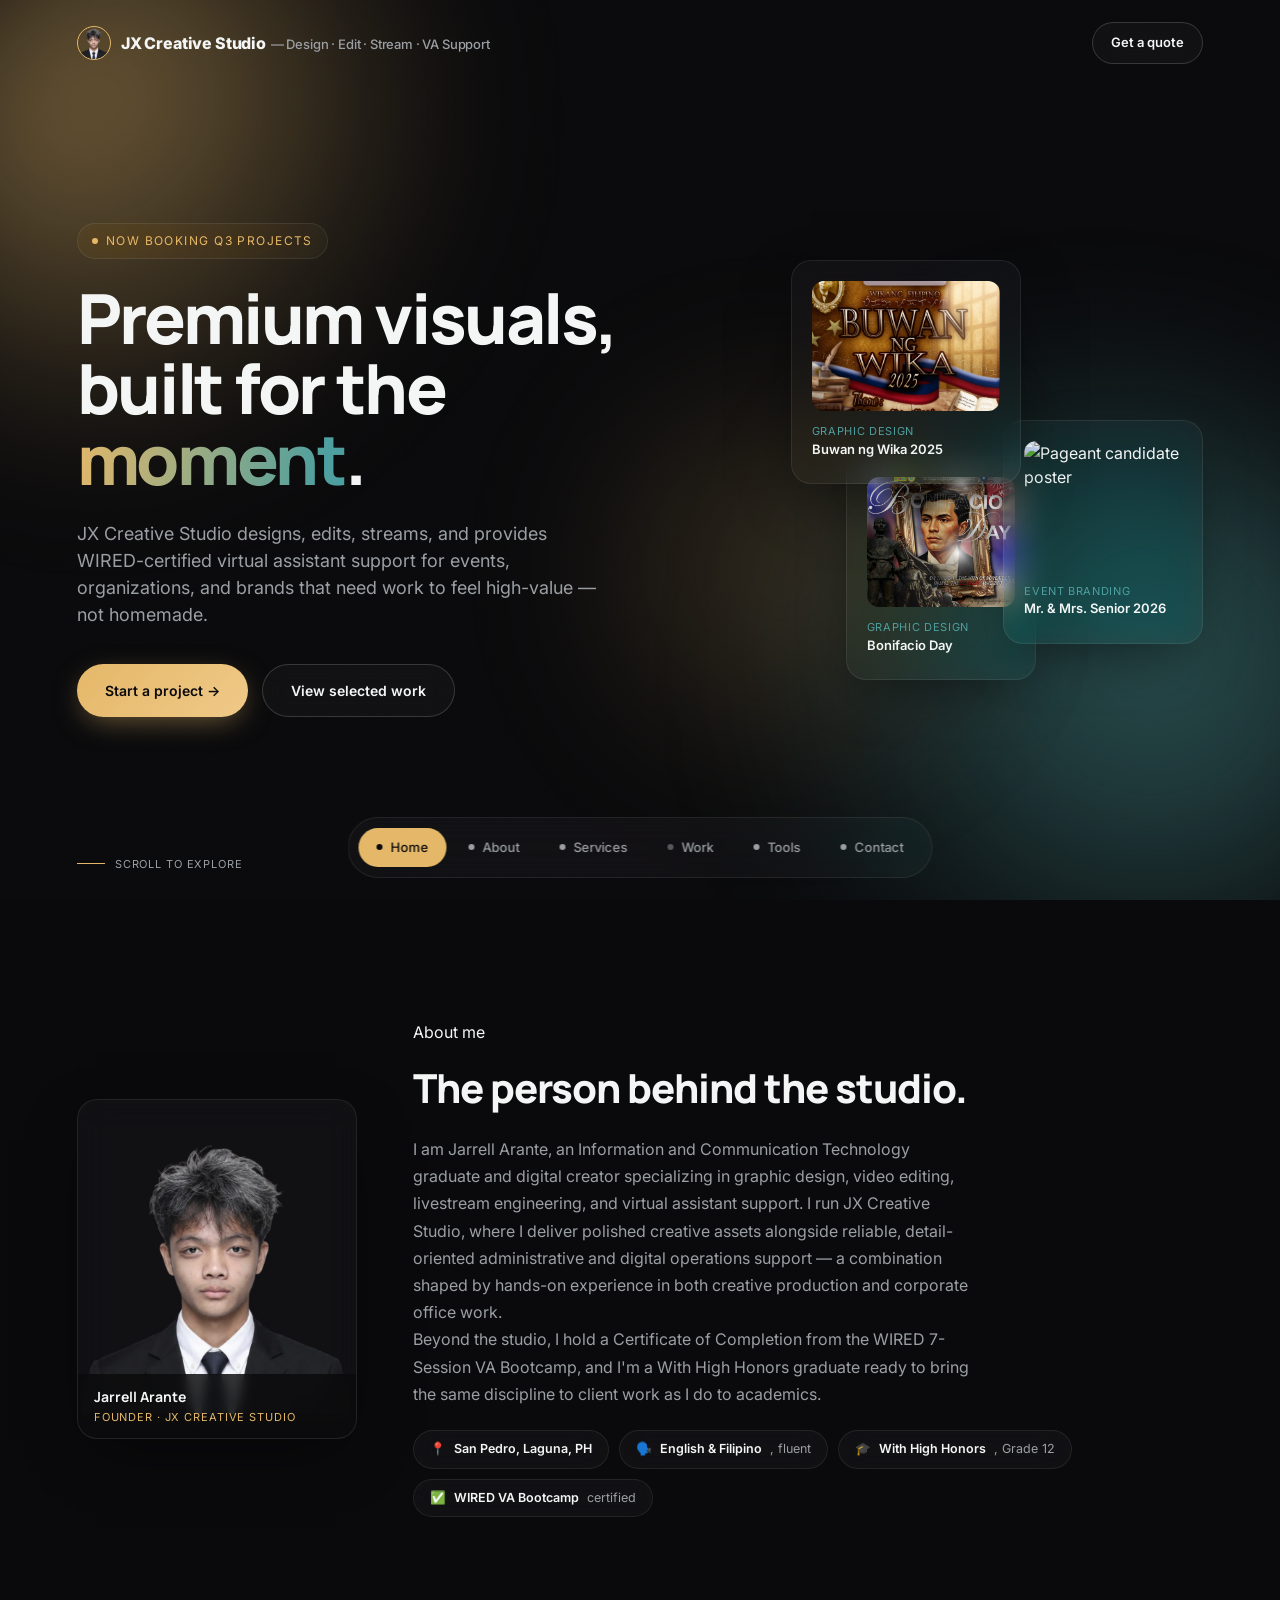
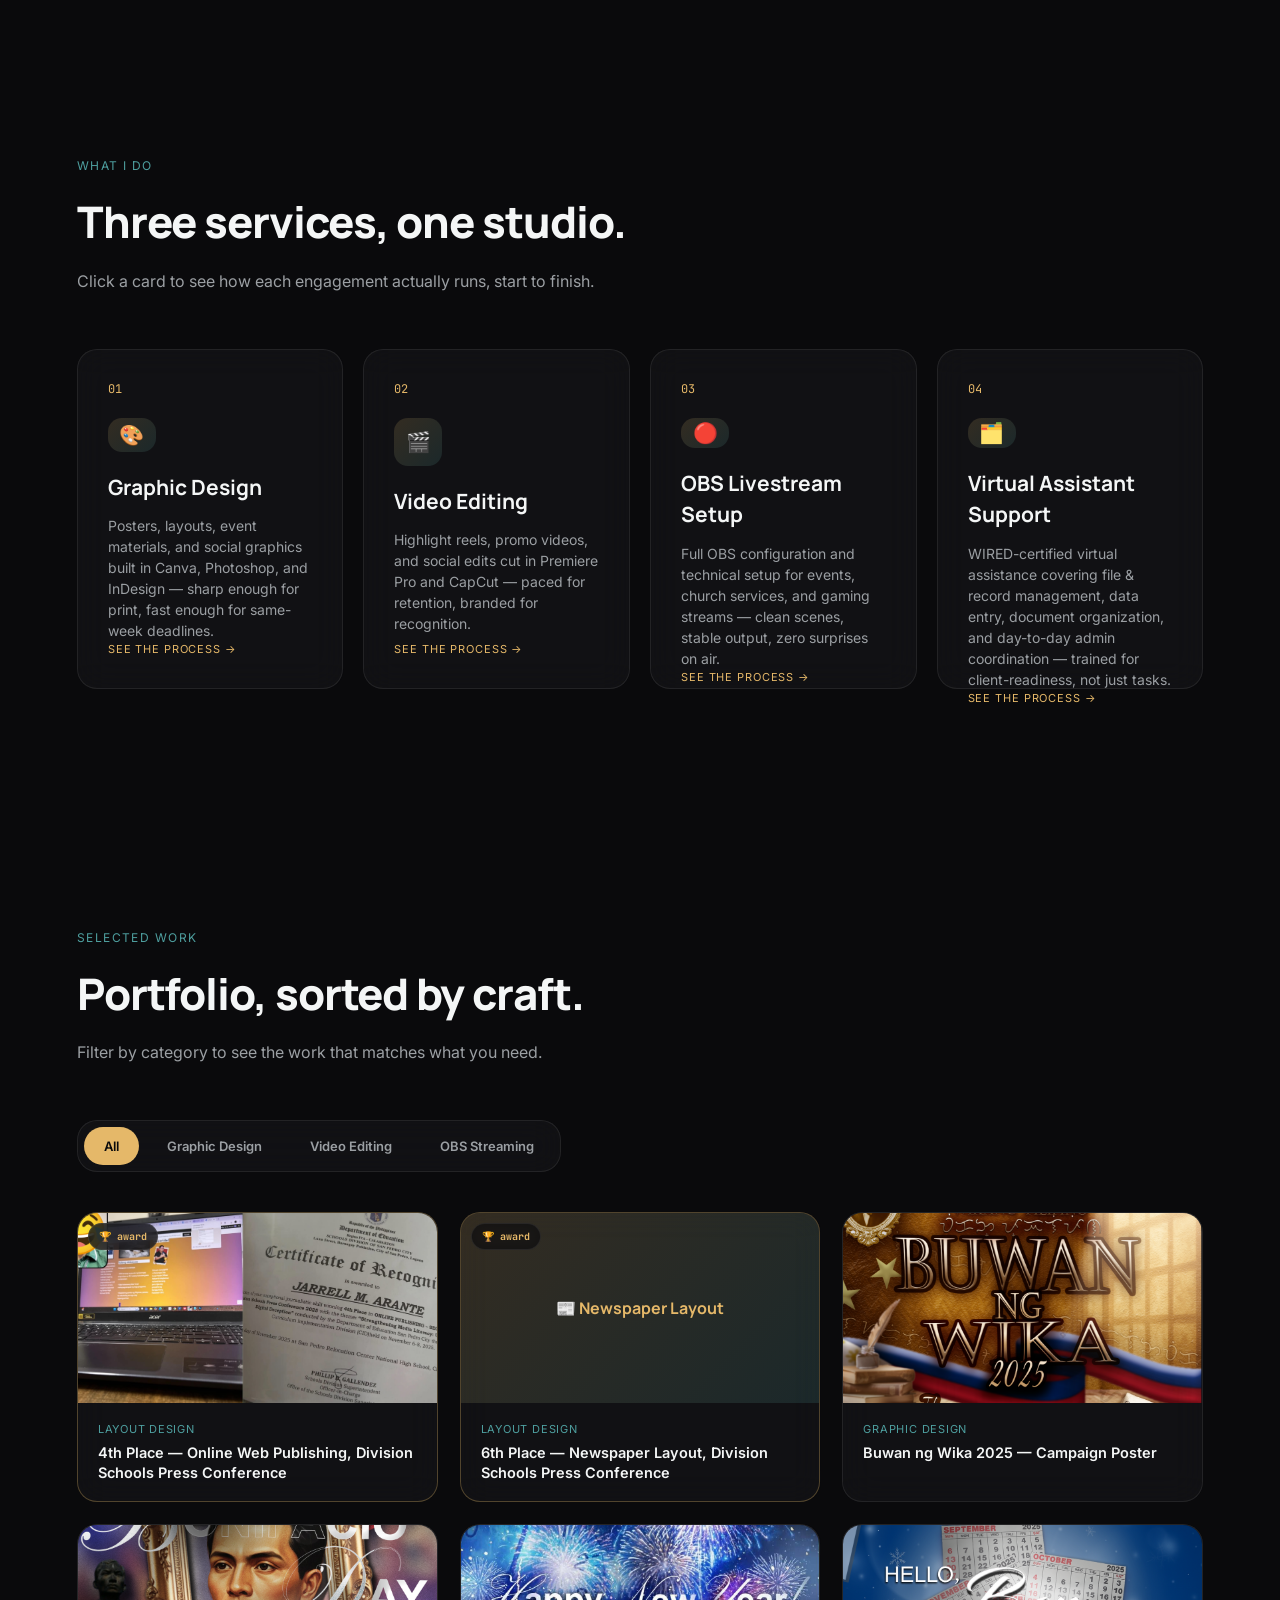
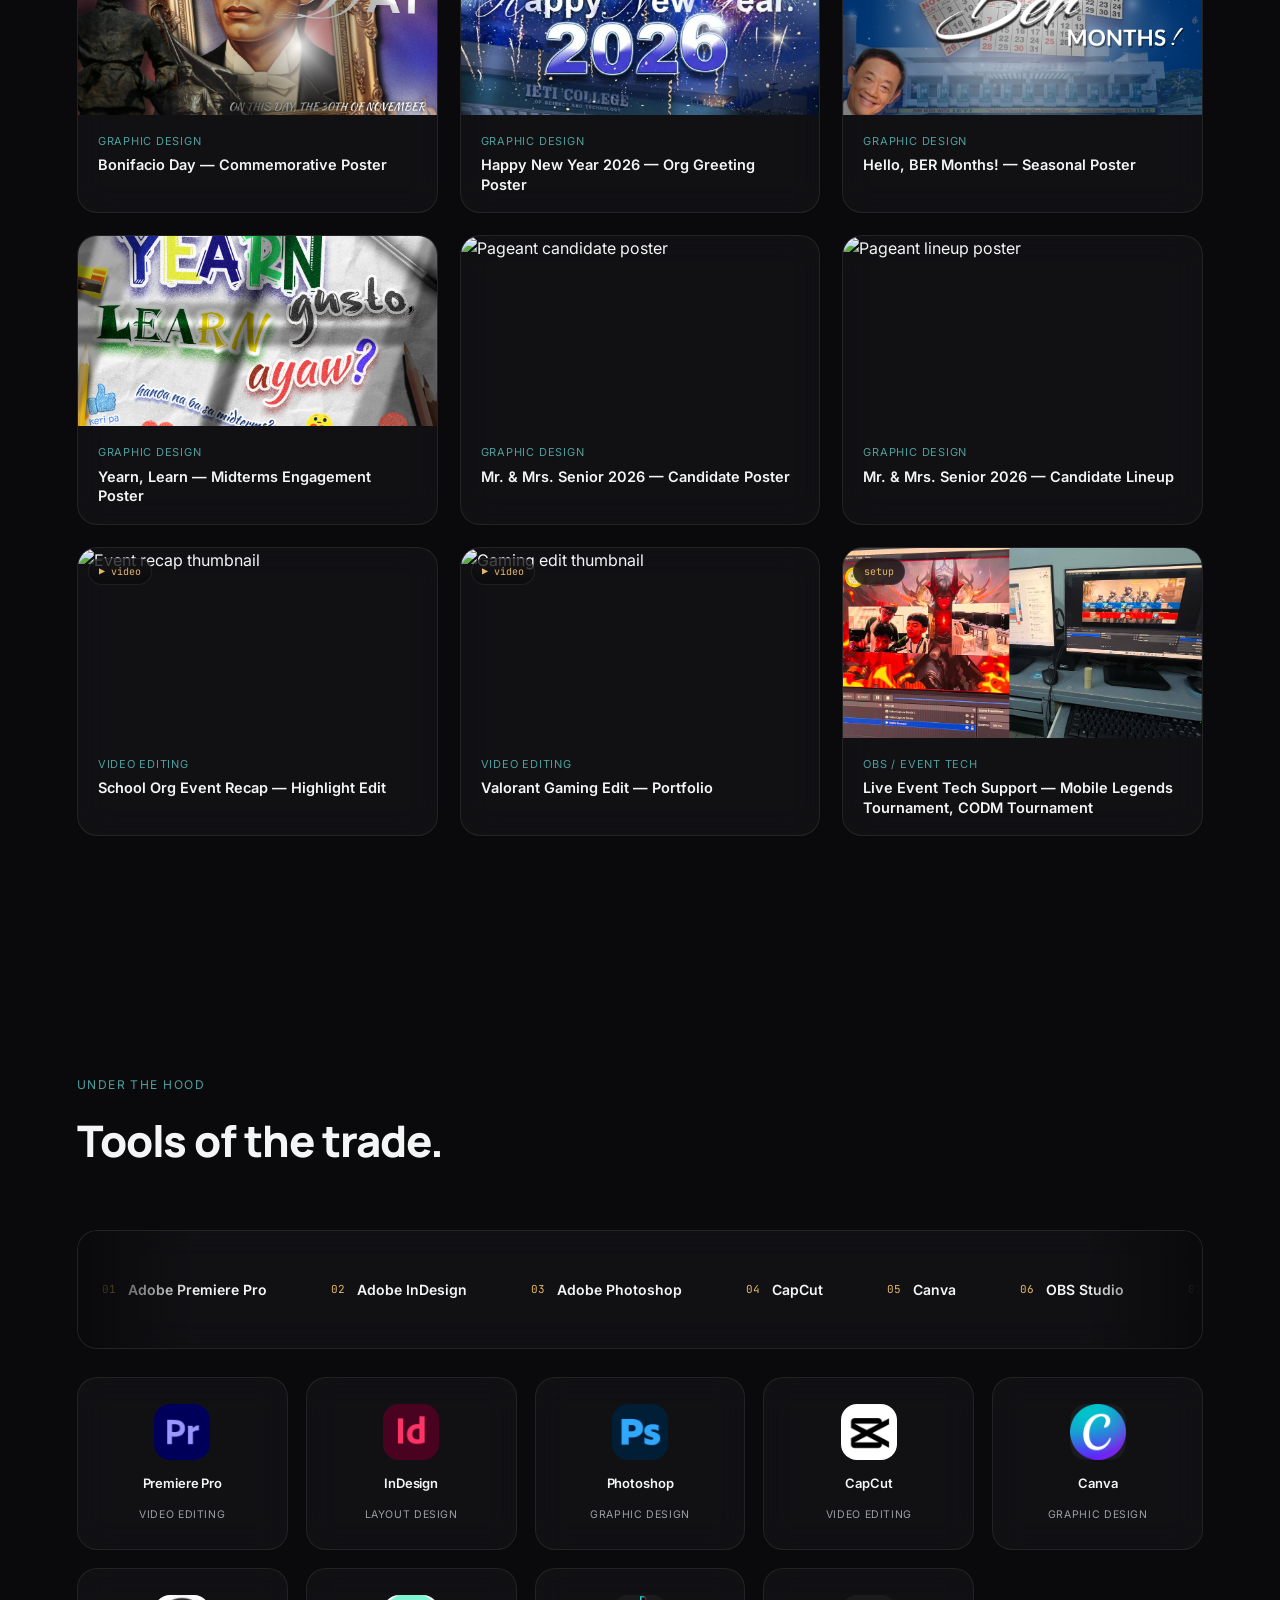
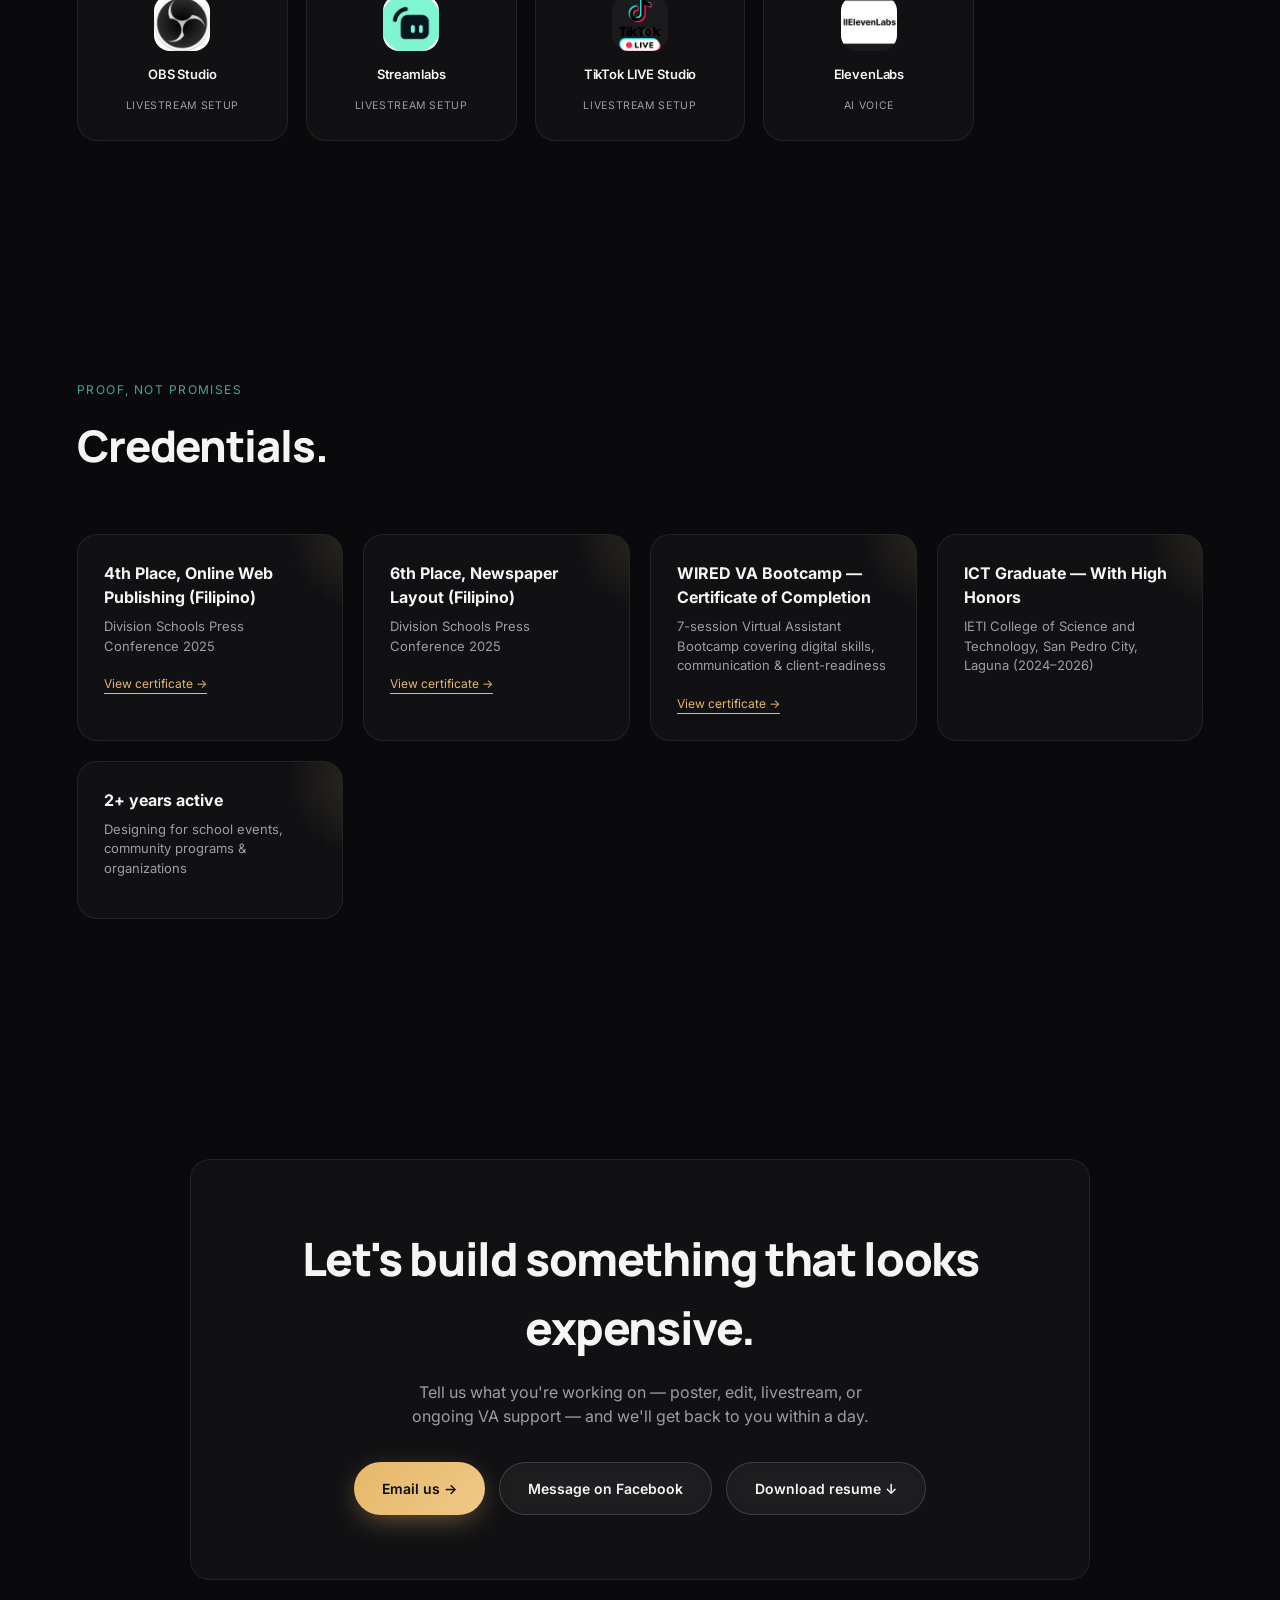
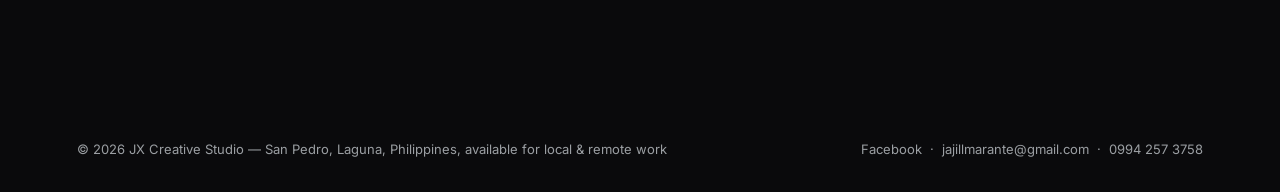
==== commit 962295c3: "new" ====
--- a/index.html
+++ b/index.html
@@ -2,7 +2,7 @@
 <html lang="en">
 <head>
 <meta charset="UTF-8">
-<title>JX Creative Studio — Design · Edit · Stream</title>
+<title>JX Creative Studio — Jarrell Arante | Graphic Design, Video Editing & VA Support</title>
 <meta name="viewport" content="width=device-width, initial-scale=1.0">
 <link rel="preconnect" href="https://fonts.googleapis.com">
 <link rel="preconnect" href="https://fonts.gstatic.com" crossorigin>
@@ -272,7 +272,15 @@
   }
   .about-copy h2{font-size:clamp(26px,3.2vw,40px);font-weight:800;letter-spacing:-0.025em;margin:14px 0 18px;}
   .about-copy p{font-size:16px;color:var(--ice-dim);max-width:560px;line-height:1.7;}
+  .about-facts{display:flex;flex-wrap:wrap;gap:10px;margin-top:22px;}
+  .about-facts .fact{
+    display:flex;align-items:center;gap:8px;
+    padding:9px 16px;border-radius:999px;
+    font-size:12.5px;color:var(--ice-dim);
+  }
+  .about-facts .fact strong{color:var(--ice);font-weight:600;}
   @media(max-width:820px){
+    .about-facts{justify-content:center;}
     .about-grid{grid-template-columns:1fr;}
     .about-photo{width:220px;height:270px;margin:0 auto;}
     .about-copy{text-align:center;}
@@ -291,7 +299,7 @@
   .section-head p{color:var(--ice-dim);font-size:16px;}
 
   /* ---------- Services (expand/flip cards) ---------- */
-  .services-grid{display:grid;grid-template-columns:repeat(3,1fr);gap:20px;}
+  .services-grid{display:grid;grid-template-columns:repeat(auto-fit,minmax(260px,1fr));gap:20px;}
   .svc-card{
     perspective:1400px;height:340px;cursor:pointer;
   }
@@ -425,7 +433,7 @@
   }
 
   /* ---------- Credentials ---------- */
-  .cred-grid{display:grid;grid-template-columns:repeat(3,1fr);gap:20px;}
+  .cred-grid{display:grid;grid-template-columns:repeat(auto-fit,minmax(250px,1fr));gap:20px;}
   .cred-card{padding:26px;position:relative;overflow:hidden;}
   .cred-card::before{
     content:"";position:absolute;top:-40%;right:-40%;width:160px;height:160px;border-radius:50%;
@@ -497,7 +505,7 @@
 <div class="topbar">
   <div class="brand">
     <div class="mark-photo"><img src="./assets/jarrell-arante.png" alt="Jarrell Arante"></div>
-    <span>JX Creative Studio<span class="full"> — Design · Edit · Stream</span></span>
+    <span>JX Creative Studio<span class="full"> — Design · Edit · Stream · VA Support</span></span>
   </div>
   <a class="top-cta glass btn-ghost" href="#contact">Get a quote</a>
 </div>
@@ -509,7 +517,7 @@
       <div>
         <div class="eyebrow glass"><span class="pulse"></span>Now booking Q3 projects</div>
         <h1>Premium visuals,<br>built for the <span class="accent">moment</span>.</h1>
-        <p>JX Creative Studio designs, edits, and streams for events, organizations, and brands that need work to feel high-value — not homemade.</p>
+        <p>JX Creative Studio designs, edits, streams, and provides WIRED-certified virtual assistant support for events, organizations, and brands that need work to feel high-value — not homemade.</p>
         <div class="hero-ctas">
           <a class="btn btn-primary" href="#contact"><span class="btn-glow"></span>Start a project →</a>
           <a class="btn btn-ghost glass" href="#work"><span class="btn-glow"></span>View selected work</a>
@@ -545,7 +553,14 @@
       <div class="about-copy reveal">
         <span class="kicker">About me</span>
         <h2>The person behind the studio.</h2>
-        <p>I am Jarrell Arante, a digital creator with a focus on graphic design, digital layout, video editing, and other skills. I enjoy blending technical problem-solving with visual storytelling to build engaging, high-quality digital experiences.</p>
+        <p>I am Jarrell Arante, an Information and Communication Technology graduate and digital creator specializing in graphic design, video editing, livestream engineering, and virtual assistant support. I run JX Creative Studio, where I deliver polished creative assets alongside reliable, detail-oriented administrative and digital operations support — a combination shaped by hands-on experience in both creative production and corporate office work.</p>
+        <p>Beyond the studio, I hold a Certificate of Completion from the WIRED 7-Session VA Bootcamp, and I'm a With High Honors graduate ready to bring the same discipline to client work as I do to academics.</p>
+        <div class="about-facts">
+          <div class="fact glass">📍 <strong>San Pedro, Laguna, PH</strong></div>
+          <div class="fact glass">🗣️ <strong>English & Filipino</strong>, fluent</div>
+          <div class="fact glass">🎓 <strong>With High Honors</strong>, Grade 12</div>
+          <div class="fact glass">✅ <strong>WIRED VA Bootcamp</strong> certified</div>
+        </div>
       </div>
     </div>
   </section>
@@ -624,6 +639,28 @@
         </div>
       </div>
 
+      <div class="svc-card reveal" data-idx="3">
+        <div class="svc-inner">
+          <div class="svc-face front glass">
+            <div class="svc-num">04</div>
+            <div class="svc-icon">🗂️</div>
+            <h3>Virtual Assistant Support</h3>
+            <p>WIRED-certified virtual assistance covering file & record management, data entry, document organization, and day-to-day admin coordination — trained for client-readiness, not just tasks.</p>
+            <div class="svc-flip-hint">See the process →</div>
+          </div>
+          <div class="svc-face back glass">
+            <h4>How it runs</h4>
+            <ul class="svc-steps">
+              <li><span class="n">01</span>Workflow & tools intake</li>
+              <li><span class="n">02</span>System / folder & tracker setup</li>
+              <li><span class="n">03</span>Daily or weekly task turnaround</li>
+              <li><span class="n">04</span>Async status updates & handoff notes</li>
+            </ul>
+            <div class="svc-back-hint">← click to flip back</div>
+          </div>
+        </div>
+      </div>
+
     </div>
   </section>
 
@@ -786,6 +823,15 @@
         <a class="cred-link" href="./assets/work/newspaper-layout.pdf" target="_blank">View certificate →</a>
       </div>
       <div class="cred-card glass reveal">
+        <strong>WIRED VA Bootcamp — Certificate of Completion</strong>
+        <p>7-session Virtual Assistant Bootcamp covering digital skills, communication & client-readiness</p>
+        <a class="cred-link" href="./assets/credentials/wired-va-bootcamp-certificate.pdf" target="_blank">View certificate →</a>
+      </div>
+      <div class="cred-card glass reveal">
+        <strong>ICT Graduate — With High Honors</strong>
+        <p>IETI College of Science and Technology, San Pedro City, Laguna (2024–2026)</p>
+      </div>
+      <div class="cred-card glass reveal">
         <strong>2+ years active</strong>
         <p>Designing for school events, community programs & organizations</p>
       </div>
@@ -795,17 +841,18 @@
   <section id="contact">
     <div class="contact-card glass reveal">
       <h2>Let's build something that looks expensive.</h2>
-      <p>Tell us what you're working on — poster, edit, or livestream — and we'll get back to you within a day.</p>
+      <p>Tell us what you're working on — poster, edit, livestream, or ongoing VA support — and we'll get back to you within a day.</p>
       <div class="contact-links">
         <a class="btn btn-primary" href="mailto:jajillmarante@gmail.com"><span class="btn-glow"></span>Email us →</a>
         <a class="btn btn-ghost glass" href="https://www.facebook.com/profile.php?id=61591908333417" target="_blank"><span class="btn-glow"></span>Message on Facebook</a>
+        <a class="btn btn-ghost glass" href="./assets/Jarrell-Arante-Resume.pdf" target="_blank"><span class="btn-glow"></span>Download resume ↓</a>
       </div>
     </div>
   </section>
 
   <footer>
-    <div>© 2026 JX Creative Studio — Based in the Philippines, available for local & remote work</div>
-    <div><a href="https://www.facebook.com/profile.php?id=61591908333417" target="_blank">Facebook</a> &nbsp;·&nbsp; <span>jajillmarante@gmail.com</span></div>
+    <div>© 2026 JX Creative Studio — San Pedro, Laguna, Philippines, available for local & remote work</div>
+    <div><a href="https://www.facebook.com/profile.php?id=61591908333417" target="_blank">Facebook</a> &nbsp;·&nbsp; <span>jajillmarante@gmail.com</span> &nbsp;·&nbsp; <span>0994 257 3758</span></div>
   </footer>
 
 </main>
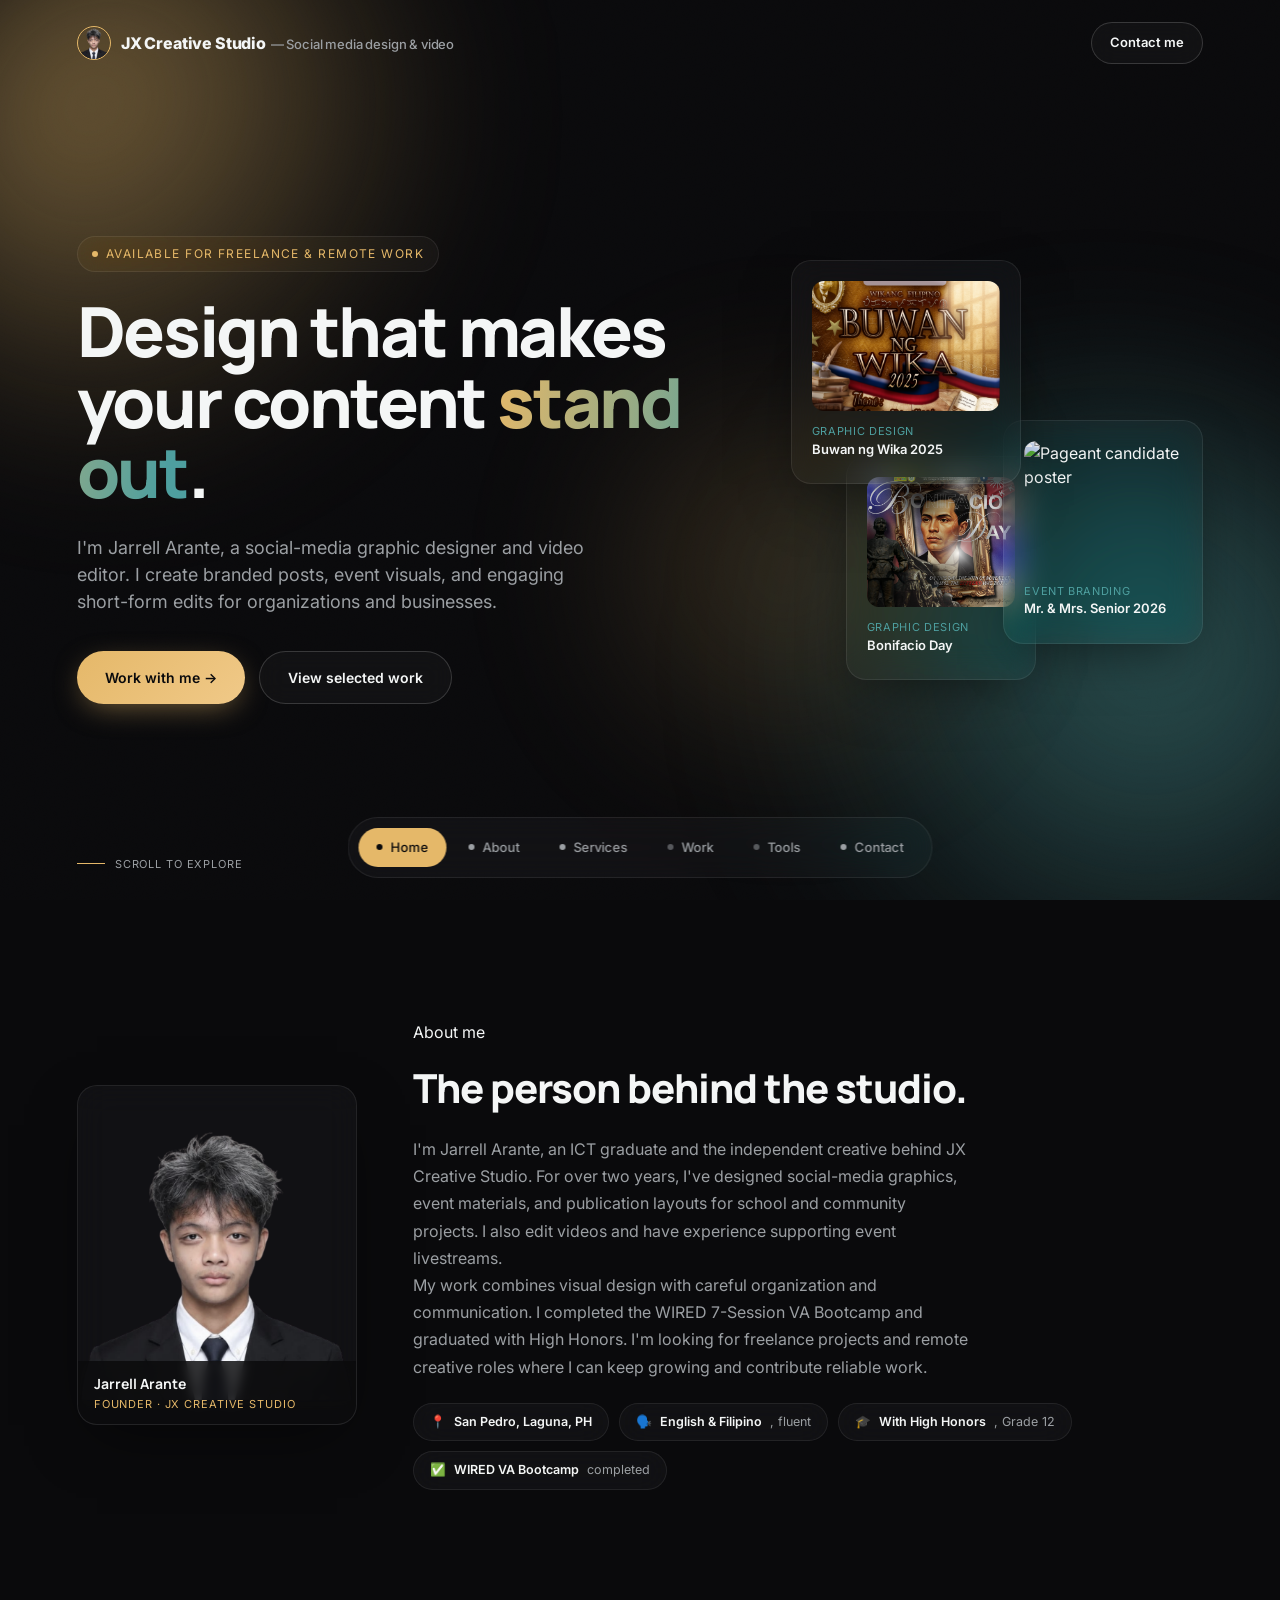
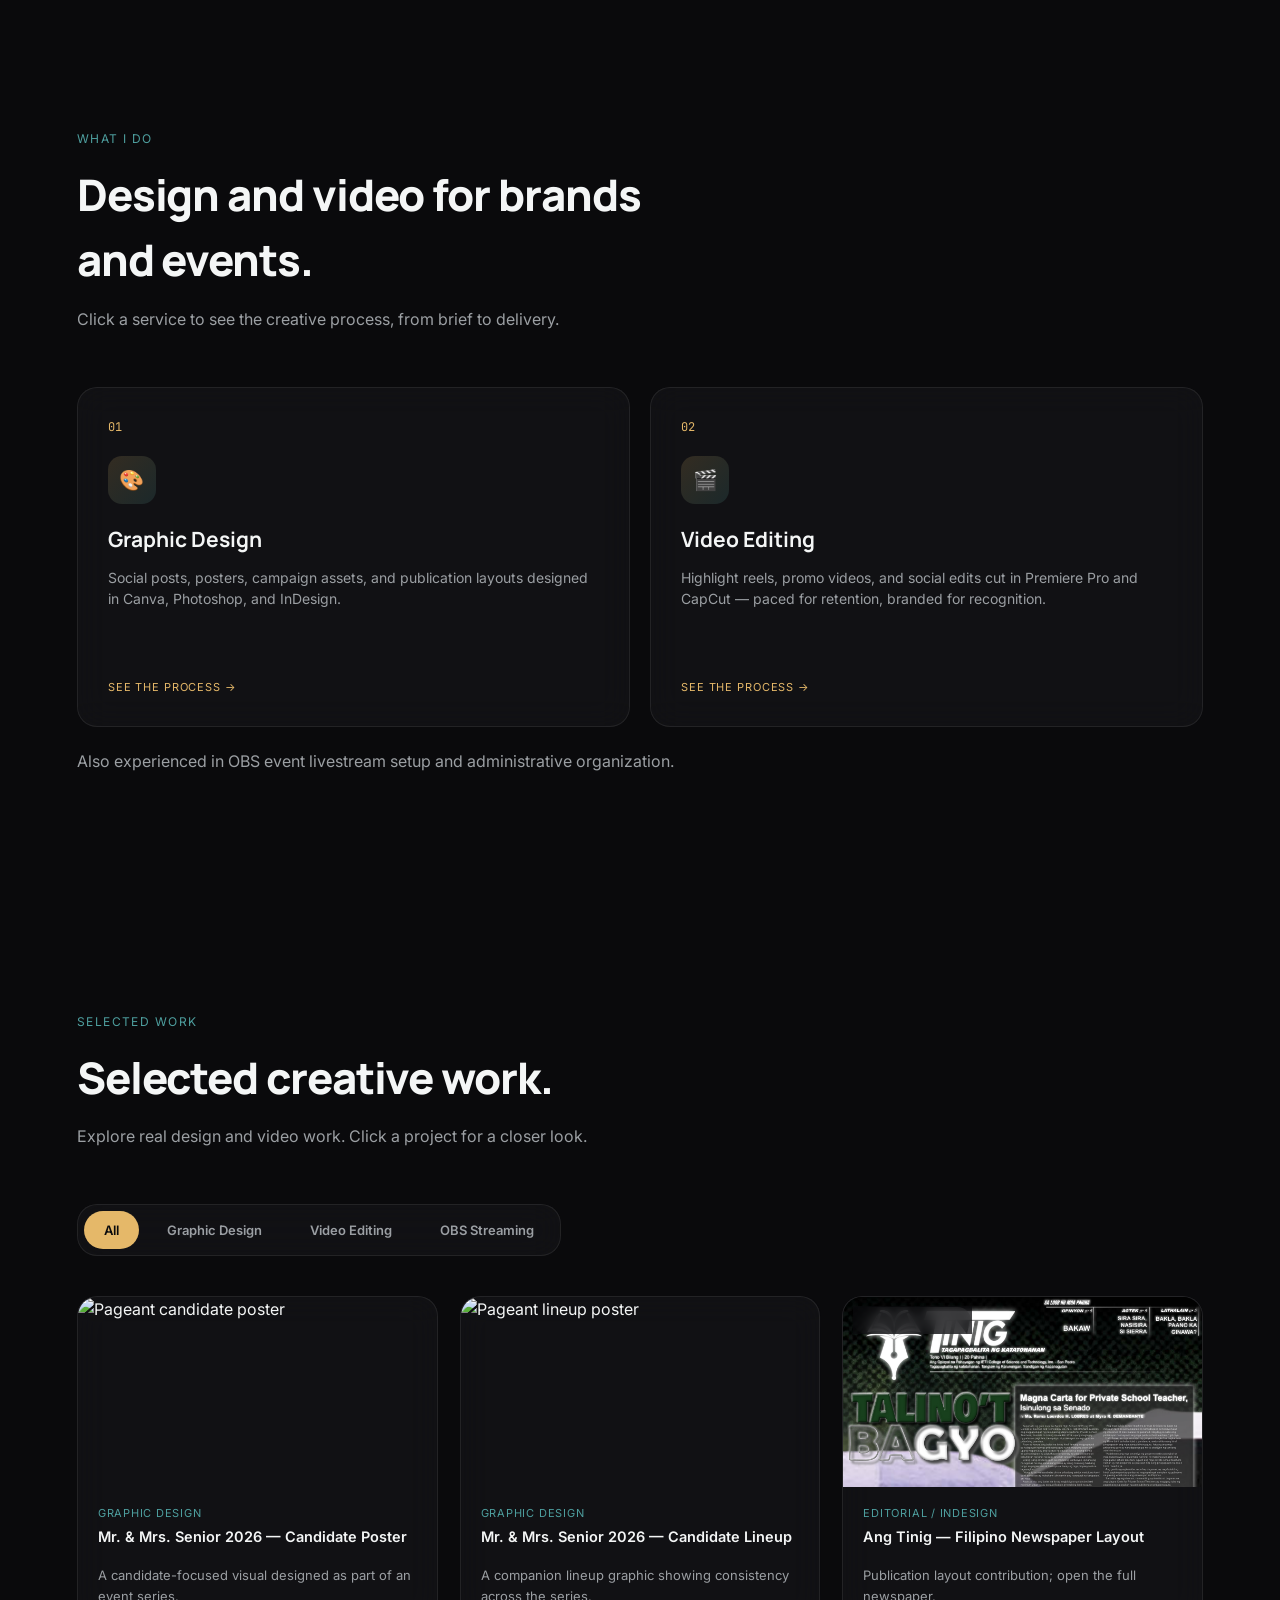
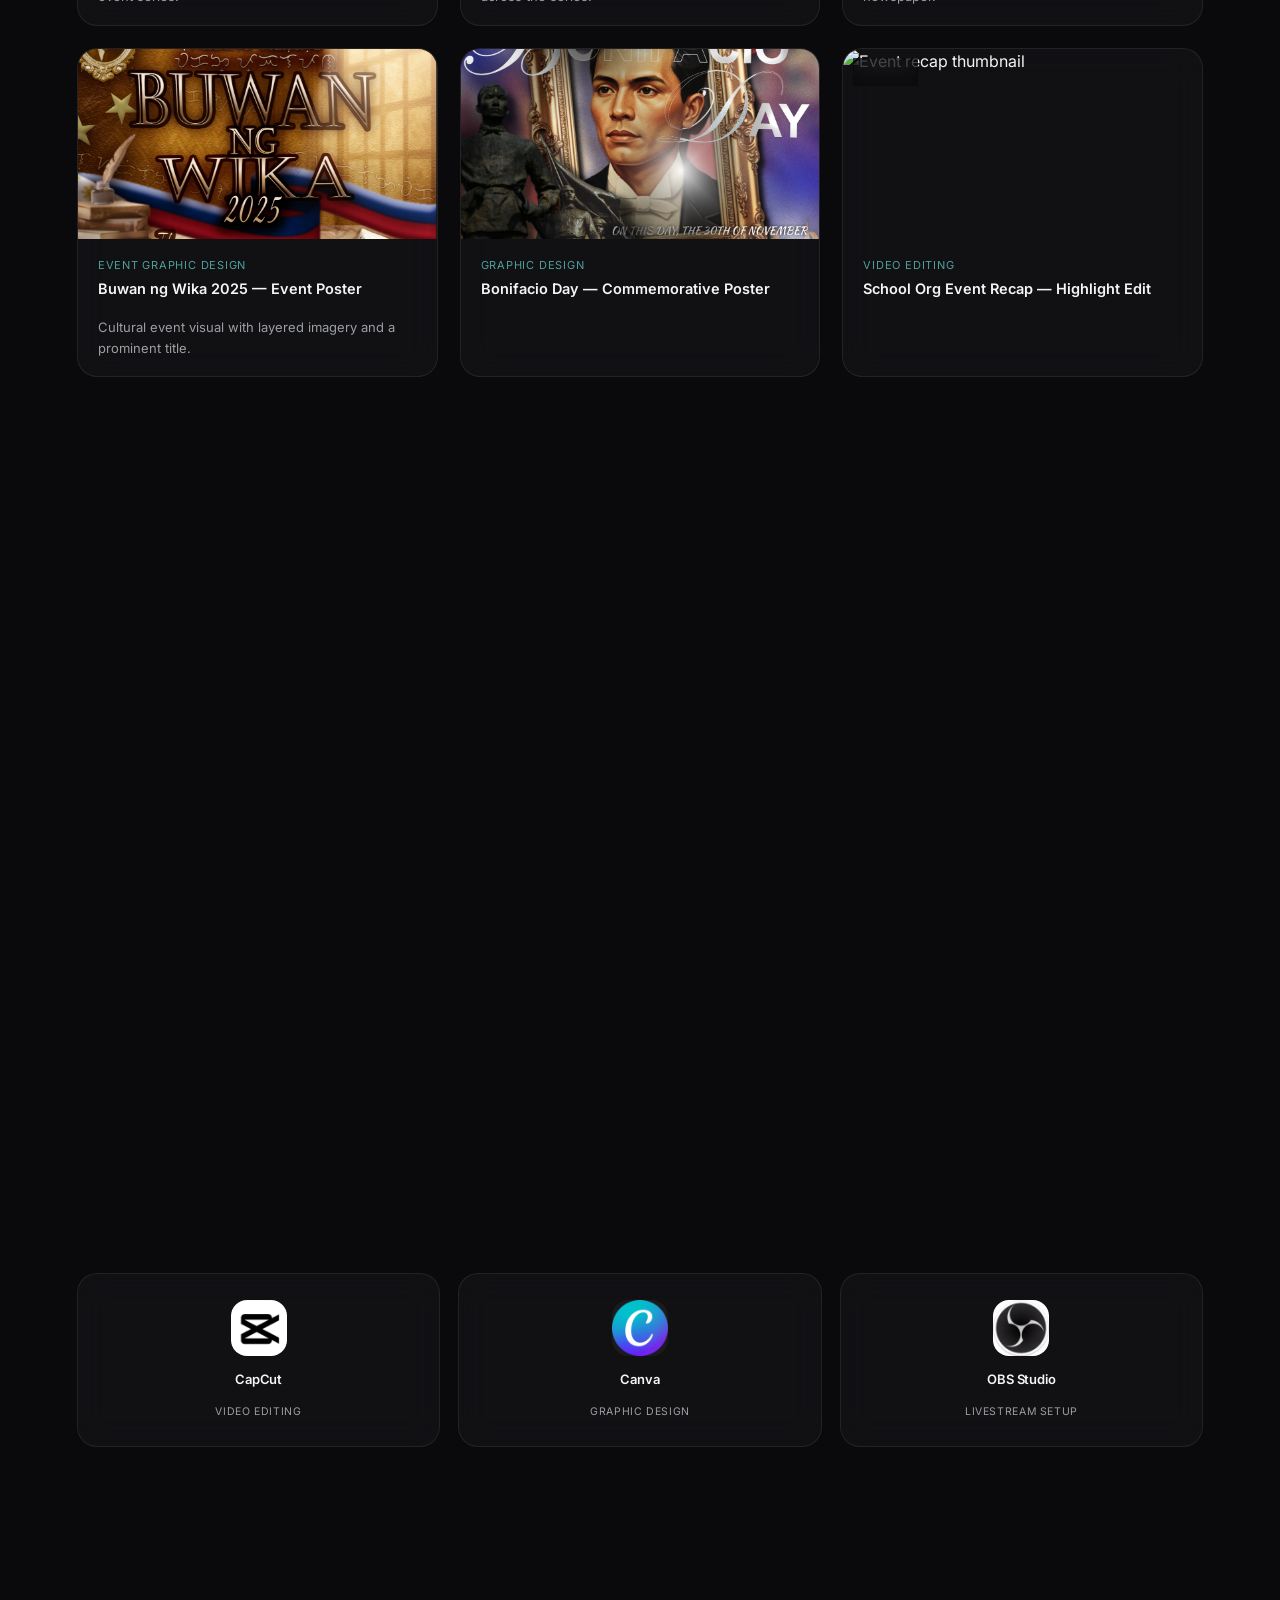
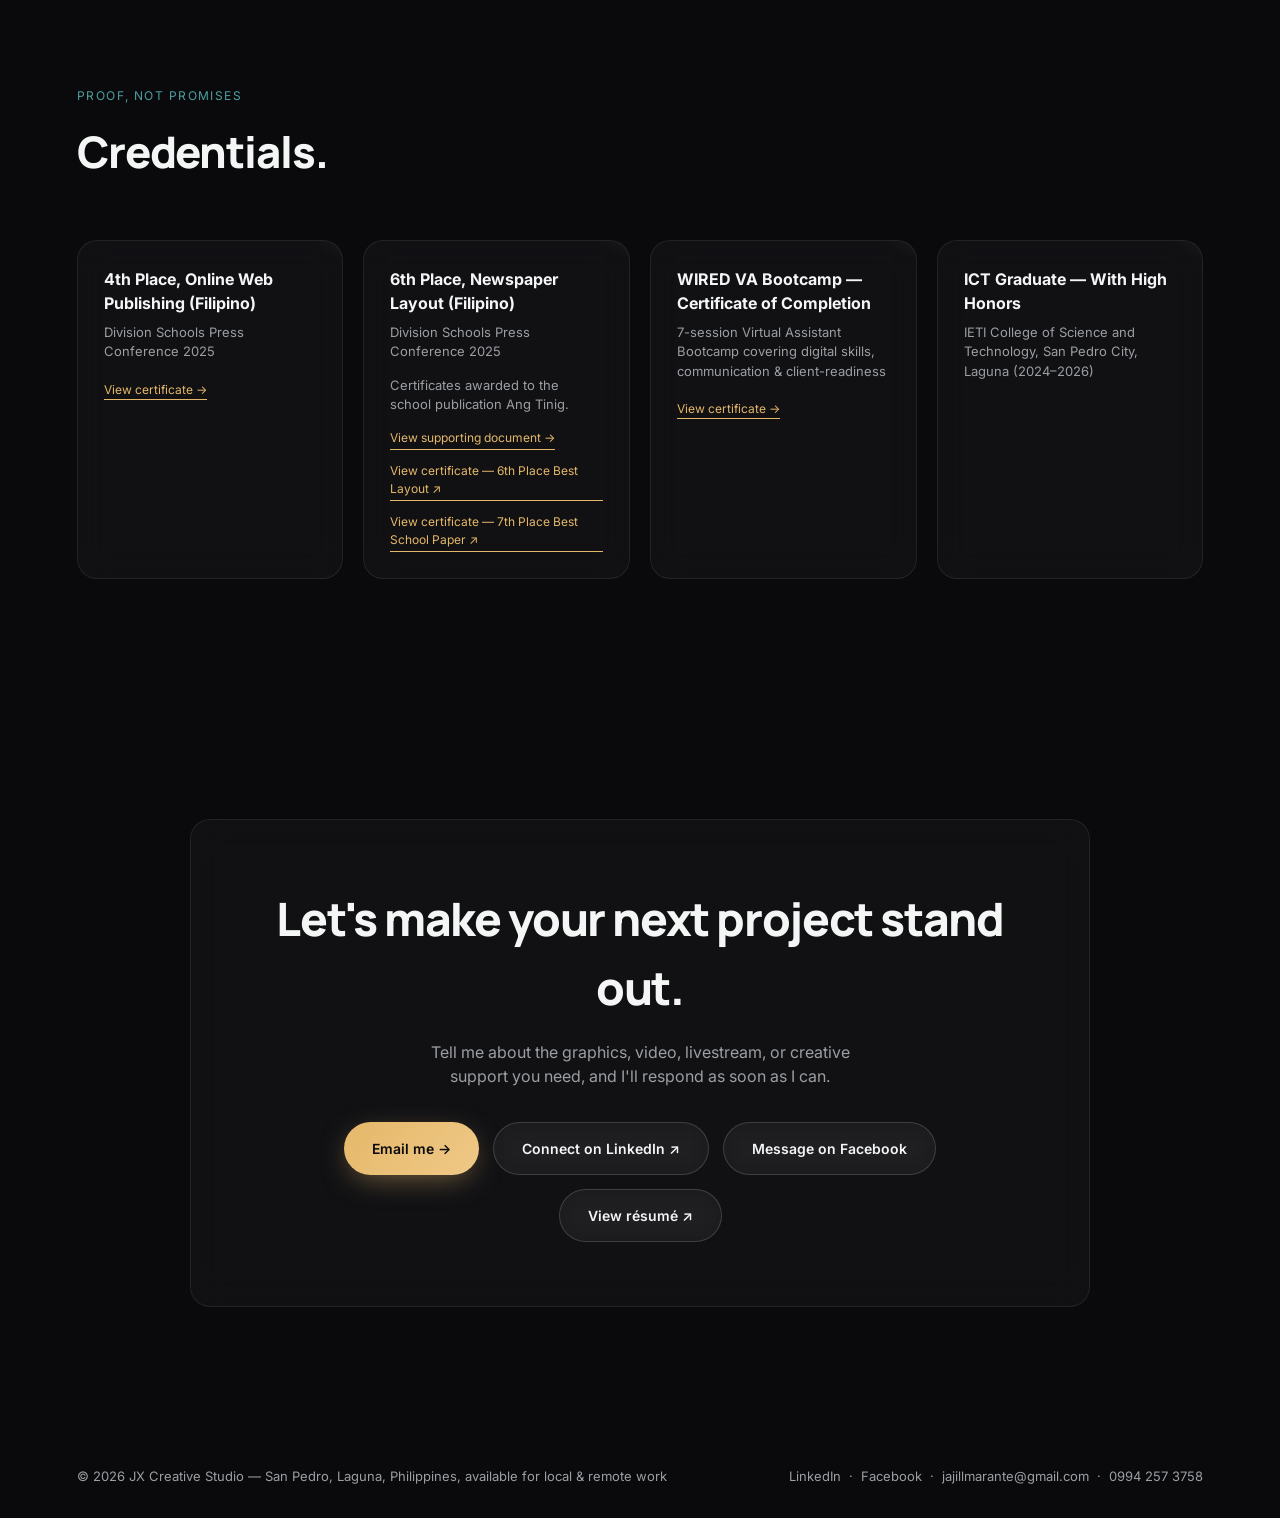
==== commit 79e77b7b: "Resume Update" ====
--- a/index.html
+++ b/index.html
@@ -2,8 +2,9 @@
 <html lang="en">
 <head>
 <meta charset="UTF-8">
-<title>JX Creative Studio — Jarrell Arante | Graphic Design, Video Editing & VA Support</title>
+<title>Jarrell Arante | Social Media Graphic Designer & Video Editor</title>
 <meta name="viewport" content="width=device-width, initial-scale=1.0">
+<meta name="description" content="Jarrell Arante creates social-media graphics, event visuals, and short-form videos for businesses and organizations. View selected work and get in touch.">
 <link rel="preconnect" href="https://fonts.googleapis.com">
 <link rel="preconnect" href="https://fonts.gstatic.com" crossorigin>
 <link href="https://fonts.googleapis.com/css2?family=Manrope:wght@500;700;800&family=Inter:wght@400;500;600&family=JetBrains+Mono:wght@400;500&display=swap" rel="stylesheet">
@@ -37,6 +38,7 @@
   h1,h2,h3,.display{font-family:'Manrope',sans-serif;}
   .mono{font-family:'JetBrains Mono',monospace;}
   a{color:inherit;}
+  :focus-visible{outline:2px solid var(--gold);outline-offset:4px;}
   ::selection{background:var(--gold);color:var(--obsidian);}
 
   @media (prefers-reduced-motion: reduce){
@@ -372,27 +374,10 @@
   .work-info .cat{font-size:11px;color:var(--teal);text-transform:uppercase;letter-spacing:0.07em;margin-bottom:6px;}
   .work-info h4{font-size:14.5px;font-weight:600;line-height:1.35;}
 
-  /* ---------- Tools marquee ---------- */
-  .tools-wrap{overflow:hidden;position:relative;padding:32px 0;}
-  .tools-wrap::before,.tools-wrap::after{
-    content:"";position:absolute;top:0;bottom:0;width:120px;z-index:2;
-  }
-  .tools-wrap::before{left:0;background:linear-gradient(90deg, var(--obsidian), transparent);}
-  .tools-wrap::after{right:0;background:linear-gradient(270deg, var(--obsidian), transparent);}
-  .tools-track{display:flex;gap:16px;width:max-content;animation:scroll-x 28s linear infinite;}
-  .tools-wrap:hover .tools-track{animation-play-state:paused;}
-  .tool-pill{
-    display:flex;align-items:center;gap:12px;
-    padding:16px 24px;white-space:nowrap;
-  }
-  .tool-pill .tool-mark{font-family:'JetBrains Mono',monospace;font-size:11px;color:var(--gold);}
-  .tool-pill h4{font-size:14px;font-weight:600;}
-  @keyframes scroll-x{0%{transform:translateX(0);}100%{transform:translateX(-50%);}}
-
   /* ---------- Tools icon grid (logos) ---------- */
   .tools-icon-grid{
     display:grid;
-    grid-template-columns:repeat(5,1fr);
+    grid-template-columns:repeat(3,1fr);
     gap:18px;
     margin-top:28px;
   }
@@ -442,6 +427,8 @@
   .cred-card strong{display:block;font-size:16px;margin-bottom:8px;position:relative;}
   .cred-card p{font-size:13px;color:var(--ice-dim);margin-bottom:14px;position:relative;}
   .cred-link{font-size:12px;color:var(--gold);text-decoration:none;border-bottom:1px solid var(--gold);padding-bottom:2px;position:relative;}
+  .cred-links{display:flex;flex-direction:column;align-items:flex-start;gap:12px;position:relative;}
+  .cred-links .cred-link{width:fit-content;}
   @media(max-width:900px){.cred-grid{grid-template-columns:1fr;}}
 
   /* ---------- Contact ---------- */
@@ -490,7 +477,15 @@
     section{padding:90px 6vw;}
     .dock a span.label{display:none;}
     .dock a{padding:10px;}
-  }
+    .brand .full{display:none;}
+    .topbar{padding:18px 6vw;gap:12px;}
+    .top-cta{font-size:12px;padding:9px 12px;white-space:nowrap;}
+    footer{padding-bottom:100px;}
+  }
+  .work-card:focus-visible,.svc-card:focus-visible{outline:2px solid var(--gold);outline-offset:4px;}
+  .work-summary{color:var(--ice-dim);font-size:13px;line-height:1.6;padding:0 20px 18px;}
+  .lightbox-description{color:var(--ice-dim);padding:18px 20px 24px;font-size:14px;line-height:1.65;}
+  @media (prefers-reduced-motion:reduce){.reveal,.tool-icon-card{opacity:1;transform:none;}}
 </style>
 </head>
 <body>
@@ -505,9 +500,9 @@
 <div class="topbar">
   <div class="brand">
     <div class="mark-photo"><img src="./assets/jarrell-arante.png" alt="Jarrell Arante"></div>
-    <span>JX Creative Studio<span class="full"> — Design · Edit · Stream · VA Support</span></span>
+    <span>JX Creative Studio<span class="full"> — Social media design & video</span></span>
   </div>
-  <a class="top-cta glass btn-ghost" href="#contact">Get a quote</a>
+  <a class="top-cta glass btn-ghost" href="#contact">Contact me</a>
 </div>
 
 <main>
@@ -515,11 +510,11 @@
   <section class="hero" id="home">
     <div class="hero-grid">
       <div>
-        <div class="eyebrow glass"><span class="pulse"></span>Now booking Q3 projects</div>
-        <h1>Premium visuals,<br>built for the <span class="accent">moment</span>.</h1>
-        <p>JX Creative Studio designs, edits, streams, and provides WIRED-certified virtual assistant support for events, organizations, and brands that need work to feel high-value — not homemade.</p>
+        <div class="eyebrow glass"><span class="pulse"></span>Available for freelance & remote work</div>
+        <h1>Design that makes<br>your content <span class="accent">stand out</span>.</h1>
+        <p>I'm Jarrell Arante, a social-media graphic designer and video editor. I create branded posts, event visuals, and engaging short-form edits for organizations and businesses.</p>
         <div class="hero-ctas">
-          <a class="btn btn-primary" href="#contact"><span class="btn-glow"></span>Start a project →</a>
+          <a class="btn btn-primary" href="#contact"><span class="btn-glow"></span>Work with me →</a>
           <a class="btn btn-ghost glass" href="#work"><span class="btn-glow"></span>View selected work</a>
         </div>
       </div>
@@ -553,13 +548,13 @@
       <div class="about-copy reveal">
         <span class="kicker">About me</span>
         <h2>The person behind the studio.</h2>
-        <p>I am Jarrell Arante, an Information and Communication Technology graduate and digital creator specializing in graphic design, video editing, livestream engineering, and virtual assistant support. I run JX Creative Studio, where I deliver polished creative assets alongside reliable, detail-oriented administrative and digital operations support — a combination shaped by hands-on experience in both creative production and corporate office work.</p>
-        <p>Beyond the studio, I hold a Certificate of Completion from the WIRED 7-Session VA Bootcamp, and I'm a With High Honors graduate ready to bring the same discipline to client work as I do to academics.</p>
+        <p>I'm Jarrell Arante, an ICT graduate and the independent creative behind JX Creative Studio. For over two years, I've designed social-media graphics, event materials, and publication layouts for school and community projects. I also edit videos and have experience supporting event livestreams.</p>
+        <p>My work combines visual design with careful organization and communication. I completed the WIRED 7-Session VA Bootcamp and graduated with High Honors. I'm looking for freelance projects and remote creative roles where I can keep growing and contribute reliable work.</p>
         <div class="about-facts">
           <div class="fact glass">📍 <strong>San Pedro, Laguna, PH</strong></div>
           <div class="fact glass">🗣️ <strong>English & Filipino</strong>, fluent</div>
           <div class="fact glass">🎓 <strong>With High Honors</strong>, Grade 12</div>
-          <div class="fact glass">✅ <strong>WIRED VA Bootcamp</strong> certified</div>
+          <div class="fact glass">✅ <strong>WIRED VA Bootcamp</strong> completed</div>
         </div>
       </div>
     </div>
@@ -568,8 +563,8 @@
   <section id="services">
     <div class="section-head reveal">
       <span class="kicker">What I do</span>
-      <h2>Three services, one studio.</h2>
-      <p>Click a card to see how each engagement actually runs, start to finish.</p>
+      <h2>Design and video for brands and events.</h2>
+      <p>Click a service to see the creative process, from brief to delivery.</p>
     </div>
     <div class="services-grid">
 
@@ -579,15 +574,15 @@
             <div class="svc-num">01</div>
             <div class="svc-icon">🎨</div>
             <h3>Graphic Design</h3>
-            <p>Posters, layouts, event materials, and social graphics built in Canva, Photoshop, and InDesign — sharp enough for print, fast enough for same-week deadlines.</p>
+            <p>Social posts, posters, campaign assets, and publication layouts designed in Canva, Photoshop, and InDesign.</p>
             <div class="svc-flip-hint">See the process →</div>
           </div>
           <div class="svc-face back glass">
             <h4>How it runs</h4>
             <ul class="svc-steps">
               <li><span class="n">01</span>Brief & references — 15 min call or form</li>
-              <li><span class="n">02</span>Concept draft within 24–48h</li>
-              <li><span class="n">03</span>One structured revision round</li>
+              <li><span class="n">02</span>Concept and draft for feedback</li>
+              <li><span class="n">03</span>Revisions based on agreed scope</li>
               <li><span class="n">04</span>Print & web-ready file delivery</li>
             </ul>
             <div class="svc-back-hint">← click to flip back</div>
@@ -617,58 +612,15 @@
         </div>
       </div>
 
-      <div class="svc-card reveal" data-idx="2">
-        <div class="svc-inner">
-          <div class="svc-face front glass">
-            <div class="svc-num">03</div>
-            <div class="svc-icon">🔴</div>
-            <h3>OBS Livestream Setup</h3>
-            <p>Full OBS configuration and technical setup for events, church services, and gaming streams — clean scenes, stable output, zero surprises on air.</p>
-            <div class="svc-flip-hint">See the process →</div>
-          </div>
-          <div class="svc-face back glass">
-            <h4>How it runs</h4>
-            <ul class="svc-steps">
-              <li><span class="n">01</span>Venue & bandwidth check</li>
-              <li><span class="n">02</span>Scene, overlay & audio routing build</li>
-              <li><span class="n">03</span>Dry-run test stream</li>
-              <li><span class="n">04</span>Live day support & monitoring</li>
-            </ul>
-            <div class="svc-back-hint">← click to flip back</div>
-          </div>
-        </div>
-      </div>
-
-      <div class="svc-card reveal" data-idx="3">
-        <div class="svc-inner">
-          <div class="svc-face front glass">
-            <div class="svc-num">04</div>
-            <div class="svc-icon">🗂️</div>
-            <h3>Virtual Assistant Support</h3>
-            <p>WIRED-certified virtual assistance covering file & record management, data entry, document organization, and day-to-day admin coordination — trained for client-readiness, not just tasks.</p>
-            <div class="svc-flip-hint">See the process →</div>
-          </div>
-          <div class="svc-face back glass">
-            <h4>How it runs</h4>
-            <ul class="svc-steps">
-              <li><span class="n">01</span>Workflow & tools intake</li>
-              <li><span class="n">02</span>System / folder & tracker setup</li>
-              <li><span class="n">03</span>Daily or weekly task turnaround</li>
-              <li><span class="n">04</span>Async status updates & handoff notes</li>
-            </ul>
-            <div class="svc-back-hint">← click to flip back</div>
-          </div>
-        </div>
-      </div>
-
-    </div>
+    </div>
+    <p class="reveal" style="margin-top:22px;color:var(--ice-dim)">Also experienced in OBS event livestream setup and administrative organization.</p>
   </section>
 
   <section id="work">
     <div class="section-head reveal">
       <span class="kicker">Selected work</span>
-      <h2>Portfolio, sorted by craft.</h2>
-      <p>Filter by category to see the work that matches what you need.</p>
+      <h2>Selected creative work.</h2>
+      <p>Explore real design and video work. Click a project for a closer look.</p>
     </div>
 
     <div class="tabs glass reveal" id="tabs">
@@ -680,19 +632,28 @@
 
     <div class="work-grid" id="workGrid">
 
-      <div class="work-card featured glass reveal" data-cat="design" data-type="image" data-src="./assets/work/web-publishing-proof.png" data-title="4th Place — Online Web Publishing, Division Schools Press Conference">
-        <div class="work-thumb"><img src="./assets/work/web-publishing-proof.png" alt="Online Web Publishing award proof"><div class="badge">🏆 award</div></div>
-        <div class="work-info"><div class="cat">Layout Design</div><h4>4th Place — Online Web Publishing, Division Schools Press Conference</h4></div>
-      </div>
-
-      <div class="work-card featured glass reveal" data-cat="design" data-type="pdf" data-src="./assets/work/newspaper-layout.pdf" data-title="6th Place — Newspaper Layout, Division Schools Press Conference">
-        <div class="work-thumb"><div class="badge">🏆 award</div>📰 Newspaper Layout</div>
-        <div class="work-info"><div class="cat">Layout Design</div><h4>6th Place — Newspaper Layout, Division Schools Press Conference</h4></div>
-      </div>
-
-      <div class="work-card glass reveal" data-cat="design" data-type="image" data-src="./assets/work/buwan-ng-wika.png" data-title="Buwan ng Wika 2025 — Campaign Poster">
+      <div class="work-card glass reveal" data-cat="design" data-type="image" data-src="./assets/work/pageant-candidate.png" data-title="Search for Mr. & Mrs. Senior 2026 — Candidate Poster">
+        <div class="work-thumb"><img src="./assets/work/pageant-candidate.png" alt="Pageant candidate poster"></div>
+        <div class="work-info"><div class="cat">Graphic Design</div><h4>Mr. & Mrs. Senior 2026 — Candidate Poster</h4></div>
+        <p class="work-summary">A candidate-focused visual designed as part of an event series.</p>
+      </div>
+
+      <div class="work-card glass reveal" data-cat="design" data-type="image" data-src="./assets/work/pageant-lineup.png" data-title="Search for Mr. & Mrs. Senior 2026 — Candidate Lineup">
+        <div class="work-thumb"><img src="./assets/work/pageant-lineup.png" alt="Pageant lineup poster"></div>
+        <div class="work-info"><div class="cat">Graphic Design</div><h4>Mr. & Mrs. Senior 2026 — Candidate Lineup</h4></div>
+        <p class="work-summary">A companion lineup graphic showing consistency across the series.</p>
+      </div>
+
+      <div class="work-card glass reveal" data-cat="design" data-type="pdf" data-src="./assets/work/newspaper-layout.pdf" data-title="Ang Tinig — Filipino Newspaper Layout" data-summary="Editorial layout work contributed to Ang Tinig, the school publication. View the full newspaper PDF; its publication received 6th Place Best Layout and 7th Place Best School Paper at the 2025 Division Schools Press Conference.">
+        <div class="work-thumb"><img src="./assets/work/ang-tinig-layout-preview.png" alt="Preview of Ang Tinig newspaper layout, first page" style="object-position:top"><div class="badge">View 11-page PDF</div></div>
+        <div class="work-info"><div class="cat">Editorial / InDesign</div><h4>Ang Tinig — Filipino Newspaper Layout</h4></div>
+        <p class="work-summary">Publication layout contribution; open the full newspaper.</p>
+      </div>
+
+      <div class="work-card glass reveal" data-cat="design" data-type="image" data-src="./assets/work/buwan-ng-wika.png" data-title="Buwan ng Wika 2025 — Event Poster" data-summary="Buwan ng Wika event visual combining cultural imagery with event-focused typography. Role: graphic design.">
         <div class="work-thumb"><img src="./assets/work/buwan-ng-wika.png" alt="Buwan ng Wika poster"></div>
-        <div class="work-info"><div class="cat">Graphic Design</div><h4>Buwan ng Wika 2025 — Campaign Poster</h4></div>
+        <div class="work-info"><div class="cat">Event graphic design</div><h4>Buwan ng Wika 2025 — Event Poster</h4></div>
+        <p class="work-summary">Cultural event visual with layered imagery and a prominent title.</p>
       </div>
 
       <div class="work-card glass reveal" data-cat="design" data-type="image" data-src="./assets/work/bonifacio-day.png" data-title="Bonifacio Day — Commemorative Poster">
@@ -700,43 +661,13 @@
         <div class="work-info"><div class="cat">Graphic Design</div><h4>Bonifacio Day — Commemorative Poster</h4></div>
       </div>
 
-      <div class="work-card glass reveal" data-cat="design" data-type="image" data-src="./assets/work/happy-new-year.png" data-title="Happy New Year 2026 — Org Greeting Poster">
-        <div class="work-thumb"><img src="./assets/work/happy-new-year.png" alt="Happy New Year poster"></div>
-        <div class="work-info"><div class="cat">Graphic Design</div><h4>Happy New Year 2026 — Org Greeting Poster</h4></div>
-      </div>
-
-      <div class="work-card glass reveal" data-cat="design" data-type="image" data-src="./assets/work/ber-months.png" data-title="Hello, BER Months! — Seasonal Poster">
-        <div class="work-thumb"><img src="./assets/work/ber-months.png" alt="BER Months poster"></div>
-        <div class="work-info"><div class="cat">Graphic Design</div><h4>Hello, BER Months! — Seasonal Poster</h4></div>
-      </div>
-
-      <div class="work-card glass reveal" data-cat="design" data-type="image" data-src="./assets/work/yearn-learn.png" data-title="Yearn, Learn — Midterms Poster">
-        <div class="work-thumb"><img src="./assets/work/yearn-learn.png" alt="Yearn Learn poster"></div>
-        <div class="work-info"><div class="cat">Graphic Design</div><h4>Yearn, Learn — Midterms Engagement Poster</h4></div>
-      </div>
-
-      <div class="work-card glass reveal" data-cat="design" data-type="image" data-src="./assets/work/pageant-candidate.png" data-title="Search for Mr. & Mrs. Senior 2026 — Candidate Poster">
-        <div class="work-thumb"><img src="./assets/work/pageant-candidate.png" alt="Pageant candidate poster"></div>
-        <div class="work-info"><div class="cat">Graphic Design</div><h4>Mr. & Mrs. Senior 2026 — Candidate Poster</h4></div>
-      </div>
-
-      <div class="work-card glass reveal" data-cat="design" data-type="image" data-src="./assets/work/pageant-lineup.png" data-title="Search for Mr. & Mrs. Senior 2026 — Candidate Lineup">
-        <div class="work-thumb"><img src="./assets/work/pageant-lineup.png" alt="Pageant lineup poster"></div>
-        <div class="work-info"><div class="cat">Graphic Design</div><h4>Mr. & Mrs. Senior 2026 — Candidate Lineup</h4></div>
-      </div>
-
       <div class="work-card glass reveal" data-cat="video" data-type="video" data-src="https://www.youtube.com/embed/HAT8vXljYAM" data-title="School Org Event Recap — Highlight Edit">
         <div class="work-thumb"><img src="https://img.youtube.com/vi/HAT8vXljYAM/hqdefault.jpg" alt="Event recap thumbnail"><div class="badge">▶ video</div></div>
         <div class="work-info"><div class="cat">Video Editing</div><h4>School Org Event Recap — Highlight Edit</h4></div>
       </div>
 
-      <div class="work-card glass reveal" data-cat="video" data-type="video" data-src="https://www.youtube.com/embed/GthoIXKykUs" data-title="Valorant Gaming Edit — Portfolio">
-        <div class="work-thumb"><img src="https://img.youtube.com/vi/GthoIXKykUs/hqdefault.jpg" alt="Gaming edit thumbnail"><div class="badge">▶ video</div></div>
-        <div class="work-info"><div class="cat">Video Editing</div><h4>Valorant Gaming Edit — Portfolio</h4></div>
-      </div>
-
-      <div class="work-card glass reveal" data-cat="stream" data-type="image" data-src="./assets/work/ai-va-seminar-certificate.png" data-title="Live Event Tech Support — Certificate of Participation">
-        <div class="work-thumb"><img src="./assets/work/ai-va-seminar-certificate.png" alt="Seminar tech support certificate"><div class="badge">setup</div></div>
+      <div class="work-card glass reveal" data-cat="stream" data-type="image" data-src="./assets/work/ai-va-seminar-certificate.png" data-title="Live Event Tech Support — Mobile Legends Tournament, CODM Tournament">
+        <div class="work-thumb"><img src="./assets/work/ai-va-seminar-certificate.png" alt="Live event technical setup"><div class="badge">event tech</div></div>
         <div class="work-info"><div class="cat">OBS / Event Tech</div><h4>Live Event Tech Support — Mobile Legends Tournament, CODM Tournament</h4></div>
       </div>
 
@@ -748,10 +679,6 @@
       <span class="kicker">Under the hood</span>
       <h2>Tools of the trade.</h2>
     </div>
-    <div class="tools-wrap glass reveal">
-      <div class="tools-track" id="toolsTrack"></div>
-    </div>
-
     <div class="tools-icon-grid" id="toolsIconGrid">
       <div class="tool-icon-card glass">
         <div class="icon-wrap"><img src="./assets/tools/premiere-pro.png" alt="Adobe Premiere Pro logo"></div>
@@ -783,26 +710,6 @@
         <h4>OBS Studio</h4>
         <span class="role">Livestream Setup</span>
       </div>
-      <div class="tool-icon-card glass">
-        <div class="icon-wrap"><img src="./assets/tools/streamlabs.png" alt="Streamlabs logo"></div>
-        <h4>Streamlabs</h4>
-        <span class="role">Livestream Setup</span>
-      </div>
-      <div class="tool-icon-card glass">
-        <div class="icon-wrap"><img src="./assets/tools/tiktok-live.png" alt="TikTok LIVE Studio logo"></div>
-        <h4>TikTok LIVE Studio</h4>
-        <span class="role">Livestream Setup</span>
-      </div>
-      <div class="tool-icon-card glass">
-        <div class="icon-wrap"><img src="./assets/tools/elevenlabs.png" alt="ElevenLabs logo"></div>
-        <h4>ElevenLabs</h4>
-        <span class="role">AI Voice</span>
-      </div>
-      <div class="tool-icon-card glass">
-        <div class="icon-wrap"><img src="./assets/tools/ai-tools.png" alt="ChatGPT and Gemini logos"></div>
-        <h4>ChatGPT & Gemini</h4>
-        <span class="role">AI Assist</span>
-      </div>
     </div>
   </section>
 
@@ -820,7 +727,12 @@
       <div class="cred-card glass reveal">
         <strong>6th Place, Newspaper Layout (Filipino)</strong>
         <p>Division Schools Press Conference 2025</p>
-        <a class="cred-link" href="./assets/work/newspaper-layout.pdf" target="_blank">View certificate →</a>
+        <p>Certificates awarded to the school publication Ang Tinig.</p>
+        <div class="cred-links">
+          <a class="cred-link" href="./assets/work/newspaper-layout.pdf" target="_blank" rel="noopener noreferrer">View supporting document →</a>
+          <a class="cred-link" href="./assets/credentials/ang-tinig-best-layout-6th.jpg" target="_blank" rel="noopener noreferrer">View certificate — 6th Place Best Layout ↗</a>
+          <a class="cred-link" href="./assets/credentials/ang-tinig-best-school-paper-7th.jpg" target="_blank" rel="noopener noreferrer">View certificate — 7th Place Best School Paper ↗</a>
+        </div>
       </div>
       <div class="cred-card glass reveal">
         <strong>WIRED VA Bootcamp — Certificate of Completion</strong>
@@ -831,39 +743,37 @@
         <strong>ICT Graduate — With High Honors</strong>
         <p>IETI College of Science and Technology, San Pedro City, Laguna (2024–2026)</p>
       </div>
-      <div class="cred-card glass reveal">
-        <strong>2+ years active</strong>
-        <p>Designing for school events, community programs & organizations</p>
-      </div>
     </div>
   </section>
 
   <section id="contact">
     <div class="contact-card glass reveal">
-      <h2>Let's build something that looks expensive.</h2>
-      <p>Tell us what you're working on — poster, edit, livestream, or ongoing VA support — and we'll get back to you within a day.</p>
+      <h2>Let's make your next project stand out.</h2>
+      <p>Tell me about the graphics, video, livestream, or creative support you need, and I'll respond as soon as I can.</p>
       <div class="contact-links">
-        <a class="btn btn-primary" href="mailto:jajillmarante@gmail.com"><span class="btn-glow"></span>Email us →</a>
-        <a class="btn btn-ghost glass" href="https://www.facebook.com/profile.php?id=61591908333417" target="_blank"><span class="btn-glow"></span>Message on Facebook</a>
-        <a class="btn btn-ghost glass" href="./assets/Jarrell-Arante-Resume.pdf" target="_blank"><span class="btn-glow"></span>Download resume ↓</a>
+        <a class="btn btn-primary" href="mailto:jajillmarante@gmail.com?subject=Creative%20project%20inquiry"><span class="btn-glow"></span>Email me →</a>
+        <a class="btn btn-ghost glass" href="https://www.linkedin.com/in/jarrell-arante-019a543b8/" target="_blank" rel="noopener noreferrer"><span class="btn-glow"></span>Connect on LinkedIn ↗</a>
+        <a class="btn btn-ghost glass" href="https://www.facebook.com/profile.php?id=61591908333417" target="_blank" rel="noopener noreferrer"><span class="btn-glow"></span>Message on Facebook</a>
+        <a class="btn btn-ghost glass" href="./Jarrell-Arante-Resume-Updated.pdf" target="_blank" rel="noopener noreferrer"><span class="btn-glow"></span>View résumé ↗</a>
       </div>
     </div>
   </section>
 
   <footer>
     <div>© 2026 JX Creative Studio — San Pedro, Laguna, Philippines, available for local & remote work</div>
-    <div><a href="https://www.facebook.com/profile.php?id=61591908333417" target="_blank">Facebook</a> &nbsp;·&nbsp; <span>jajillmarante@gmail.com</span> &nbsp;·&nbsp; <span>0994 257 3758</span></div>
+    <div><a href="https://www.linkedin.com/in/jarrell-arante-019a543b8/" target="_blank" rel="noopener noreferrer">LinkedIn</a> &nbsp;·&nbsp; <a href="https://www.facebook.com/profile.php?id=61591908333417" target="_blank" rel="noopener noreferrer">Facebook</a> &nbsp;·&nbsp; <span>jajillmarante@gmail.com</span> &nbsp;·&nbsp; <span>0994 257 3758</span></div>
   </footer>
 
 </main>
 
-<div class="lightbox" id="lightbox">
-  <div class="lightbox-inner glass-strong">
+<div class="lightbox" id="lightbox" role="dialog" aria-modal="true" aria-labelledby="lightboxTitle" aria-hidden="true">
+  <div class="lightbox-inner glass-strong" tabindex="-1">
     <div class="lightbox-head">
       <h4 id="lightboxTitle"></h4>
       <button class="lightbox-close" id="lightboxClose" aria-label="Close">✕</button>
     </div>
     <div class="lightbox-body" id="lightboxBody"></div>
+    <p class="lightbox-description" id="lightboxDescription" hidden></p>
   </div>
 </div>
 
@@ -897,7 +807,7 @@
     orbs[2].style.marginTop = (curY * 25) + 'px';
     requestAnimationFrame(animateOrbs);
   }
-  animateOrbs();
+  if (!window.matchMedia('(prefers-reduced-motion: reduce)').matches) animateOrbs();
 
   /* ---------- Dock: active section + condense on scroll ---------- */
   const dock = document.getElementById('dock');
@@ -936,15 +846,23 @@
   /* ---------- Service card flip ---------- */
   document.querySelectorAll('.svc-card').forEach(card => {
     card.addEventListener('click', () => card.classList.toggle('flipped'));
+    card.setAttribute('role', 'button');
+    card.setAttribute('tabindex', '0');
+    card.setAttribute('aria-label', `Show process for ${card.querySelector('h3').textContent}`);
+    card.addEventListener('keydown', e => {
+      if (e.key === 'Enter' || e.key === ' ') { e.preventDefault(); card.click(); }
+    });
   });
 
   /* ---------- Portfolio tab filter ---------- */
   const tabBtns = document.querySelectorAll('.tab-btn');
   const workCards = document.querySelectorAll('.work-card');
+  tabBtns.forEach(btn => btn.setAttribute('aria-pressed', String(btn.classList.contains('active'))));
   tabBtns.forEach(btn => {
     btn.addEventListener('click', () => {
-      tabBtns.forEach(b => b.classList.remove('active'));
+      tabBtns.forEach(b => { b.classList.remove('active'); b.setAttribute('aria-pressed', 'false'); });
       btn.classList.add('active');
+      btn.setAttribute('aria-pressed', 'true');
       const filter = btn.dataset.filter;
       workCards.forEach((card, i) => {
         const match = filter === 'all' || card.dataset.cat === filter;
@@ -971,9 +889,14 @@
   const lightboxBody = document.getElementById('lightboxBody');
   const lightboxTitle = document.getElementById('lightboxTitle');
   const lightboxClose = document.getElementById('lightboxClose');
-
-  function openLightbox(type, src, title){
+  const lightboxDescription = document.getElementById('lightboxDescription');
+  let lightboxTrigger = null;
+
+  function openLightbox(type, src, title, summary, trigger){
+    lightboxTrigger = trigger;
     lightboxTitle.textContent = title || '';
+    lightboxDescription.textContent = summary || '';
+    lightboxDescription.hidden = !summary;
     lightboxBody.innerHTML = '';
     if (type === 'video') {
       const iframe = document.createElement('iframe');
@@ -1000,19 +923,33 @@
       lightboxBody.appendChild(img);
     }
     lightbox.classList.add('open');
+    lightbox.setAttribute('aria-hidden', 'false');
     document.body.classList.add('lock');
+    lightboxClose.focus();
   }
   function closeLightbox(){
     lightbox.classList.remove('open');
+    lightbox.setAttribute('aria-hidden', 'true');
     document.body.classList.remove('lock');
     lightboxBody.innerHTML = '';
+    if (lightboxTrigger) lightboxTrigger.focus();
   }
   document.querySelectorAll('.work-card[data-type]').forEach(card => {
-    card.addEventListener('click', () => openLightbox(card.dataset.type, card.dataset.src, card.dataset.title));
+    card.setAttribute('role', 'button');
+    card.setAttribute('tabindex', '0');
+    card.setAttribute('aria-label', `Open ${card.dataset.title}`);
+    card.addEventListener('click', () => openLightbox(card.dataset.type, card.dataset.src, card.dataset.title, card.dataset.summary, card));
+    card.addEventListener('keydown', e => {
+      if (e.key === 'Enter' || e.key === ' ') { e.preventDefault(); card.click(); }
+    });
   });
   lightboxClose.addEventListener('click', closeLightbox);
   lightbox.addEventListener('click', e => { if (e.target === lightbox) closeLightbox(); });
-  document.addEventListener('keydown', e => { if (e.key === 'Escape') closeLightbox(); });
+  document.addEventListener('keydown', e => {
+    if (!lightbox.classList.contains('open')) return;
+    if (e.key === 'Escape') closeLightbox();
+    if (e.key === 'Tab') { e.preventDefault(); lightboxClose.focus(); }
+  });
 
   /* ---------- Magnetic buttons ---------- */
   document.querySelectorAll('.btn').forEach(btn => {
@@ -1041,21 +978,6 @@
   }, { threshold: 0.2 });
   toolIconCards.forEach(card => toolIconObserver.observe(card));
 
-  /* ---------- Tools marquee build ---------- */
-  const tools = [
-    ['01','Adobe Premiere Pro'], ['02','Adobe InDesign'], ['03','Adobe Photoshop'],
-    ['04','CapCut'], ['05','Canva'], ['06','OBS Studio'], ['07','ElevenLabs'], ['08','TikTok LIVE Studio']
-  ];
-  const track = document.getElementById('toolsTrack');
-  function buildTools(){
-    let html = '';
-    [...tools, ...tools].forEach(([n, name]) => {
-      html += `<div class="tool-pill"><span class="tool-mark mono">${n}</span><h4>${name}</h4></div>`;
-    });
-    track.innerHTML = html;
-  }
-  buildTools();
-
   /* ---------- Dock click smooth scroll (explicit, non-linear feel) ---------- */
   dockLinks.forEach(link => {
     link.addEventListener('click', e => {
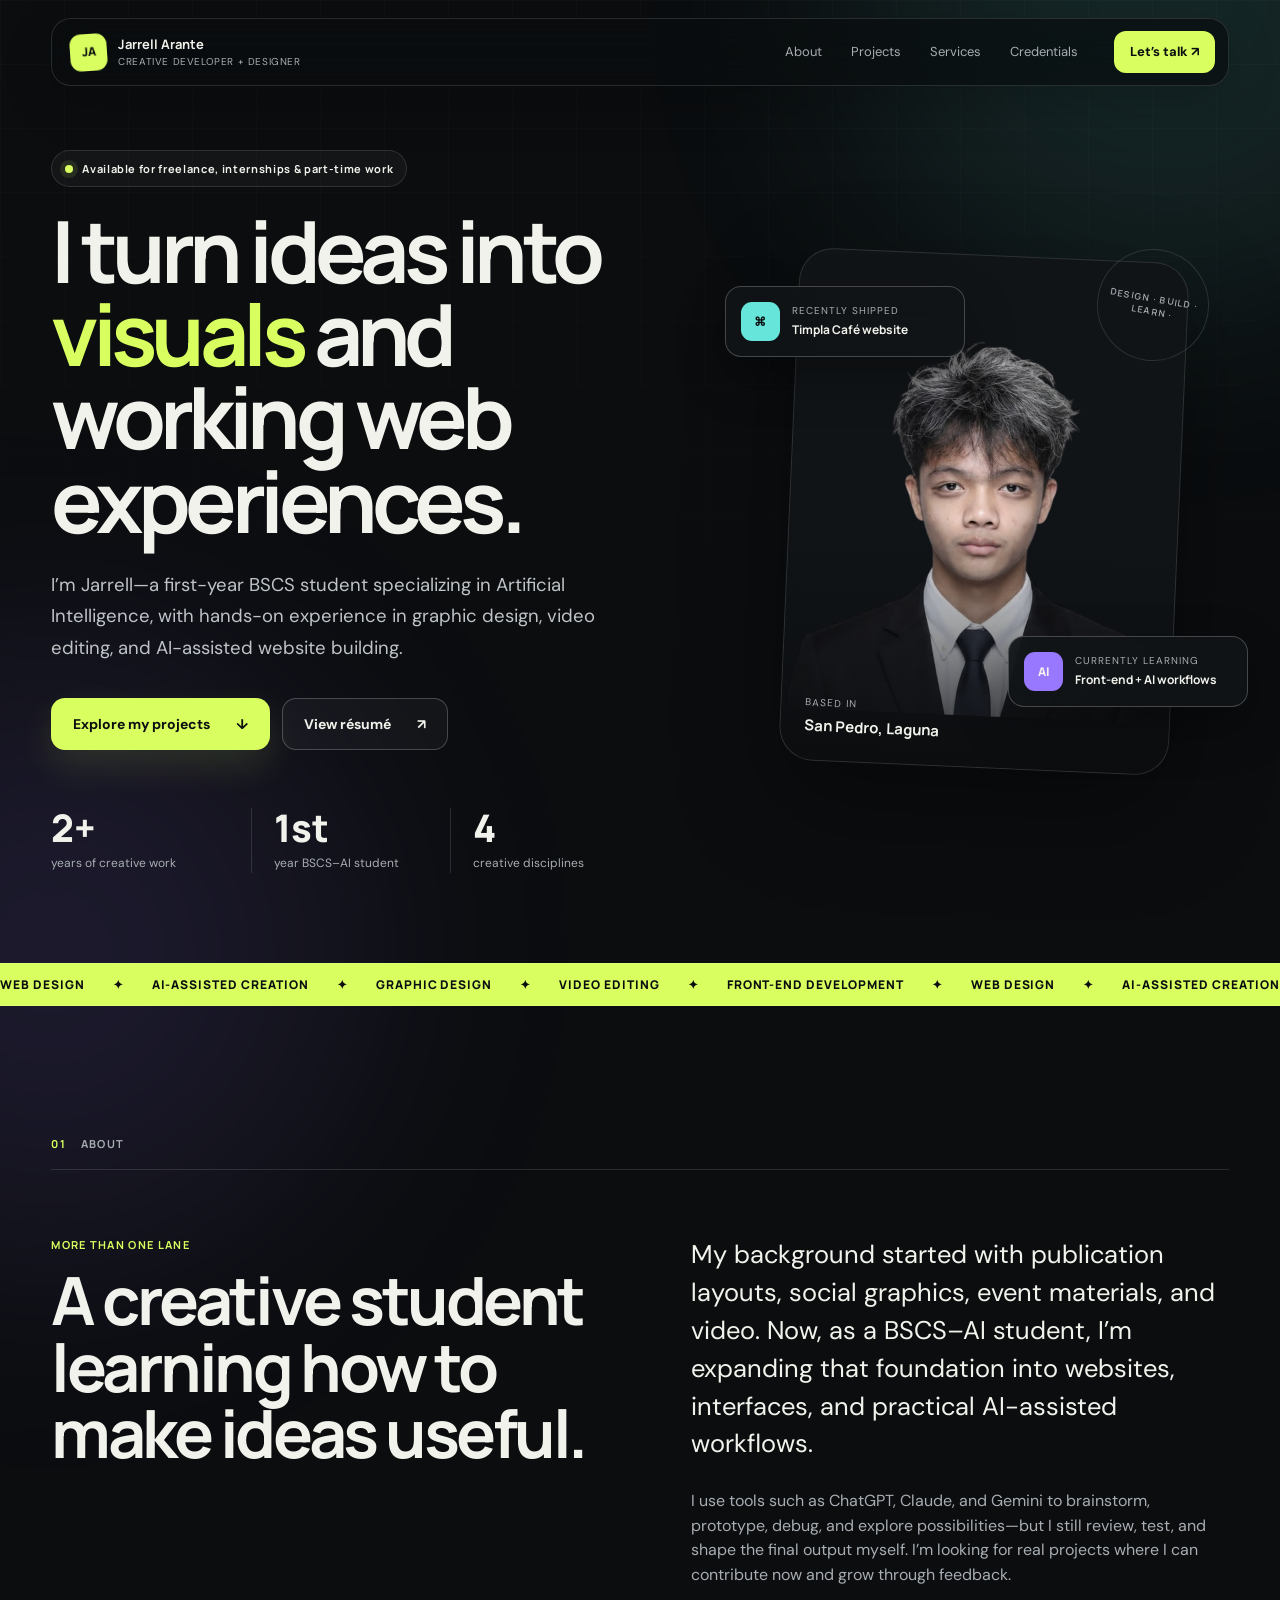
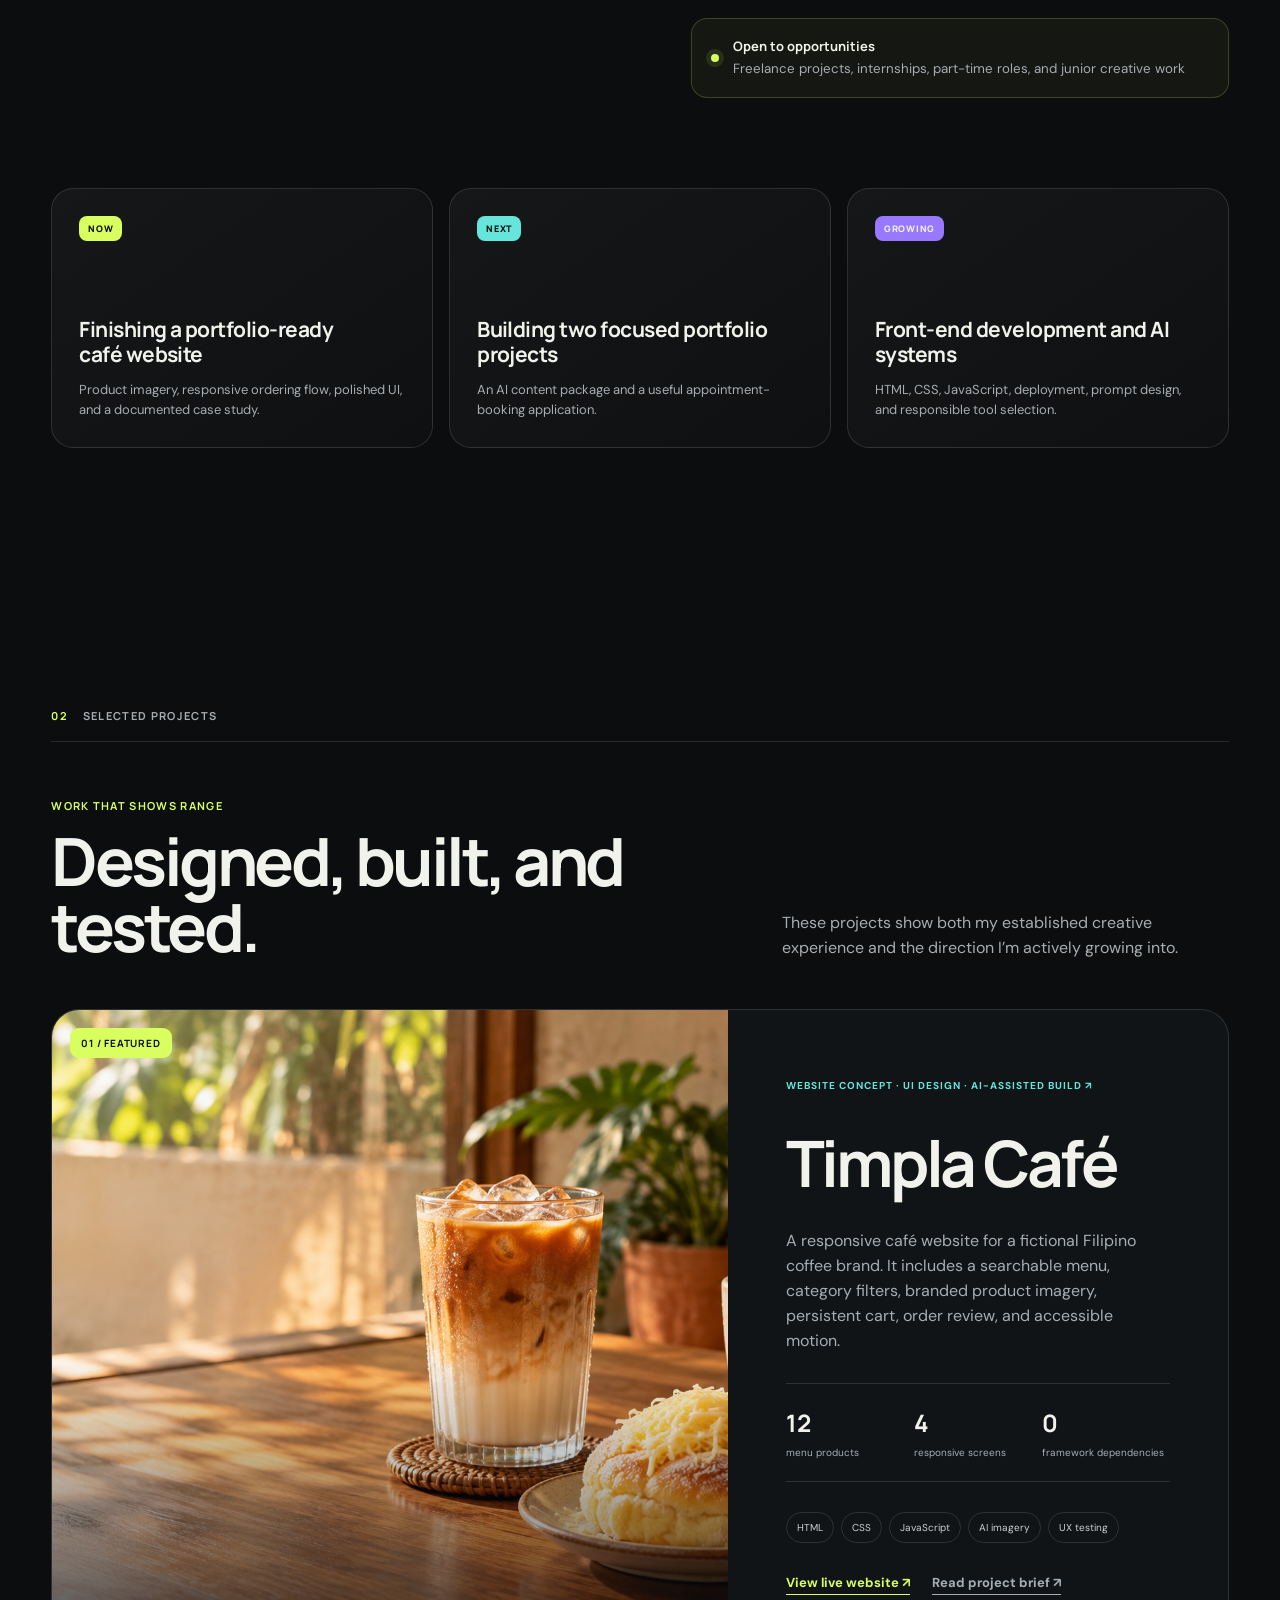
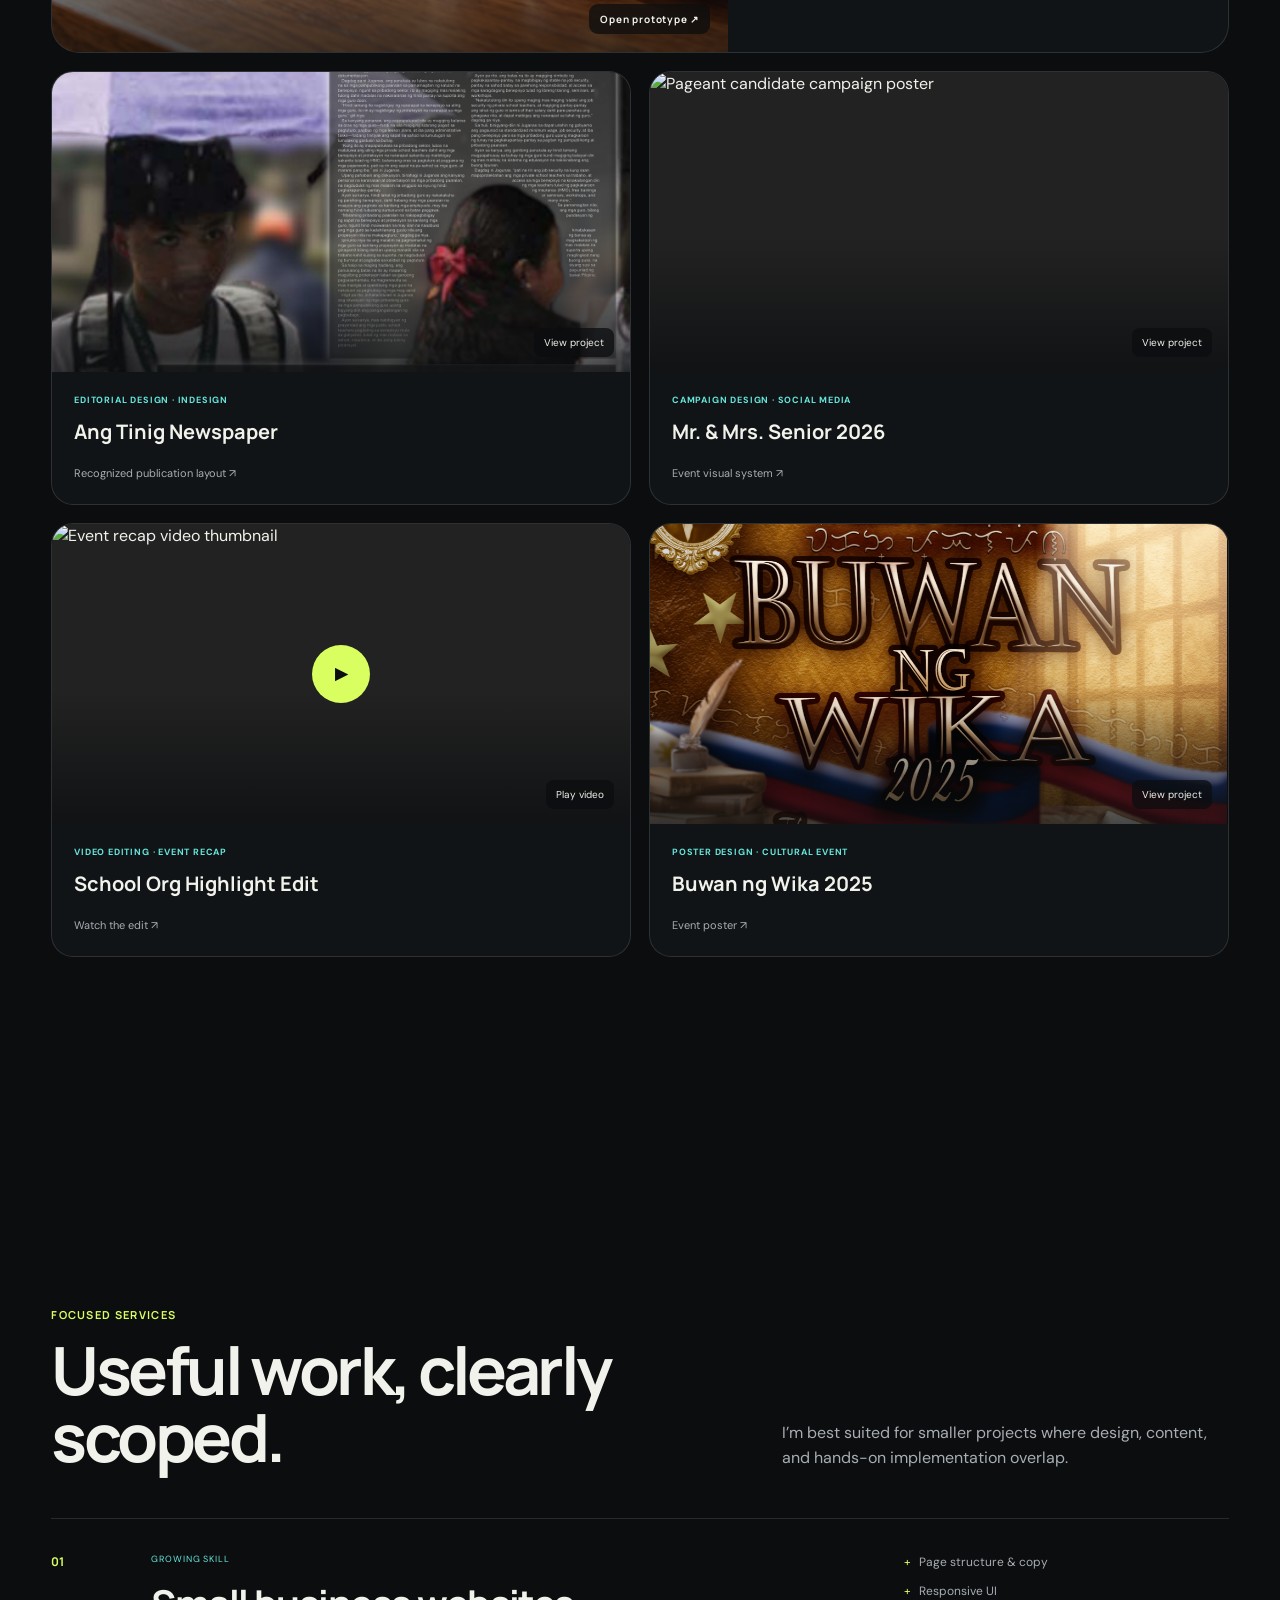
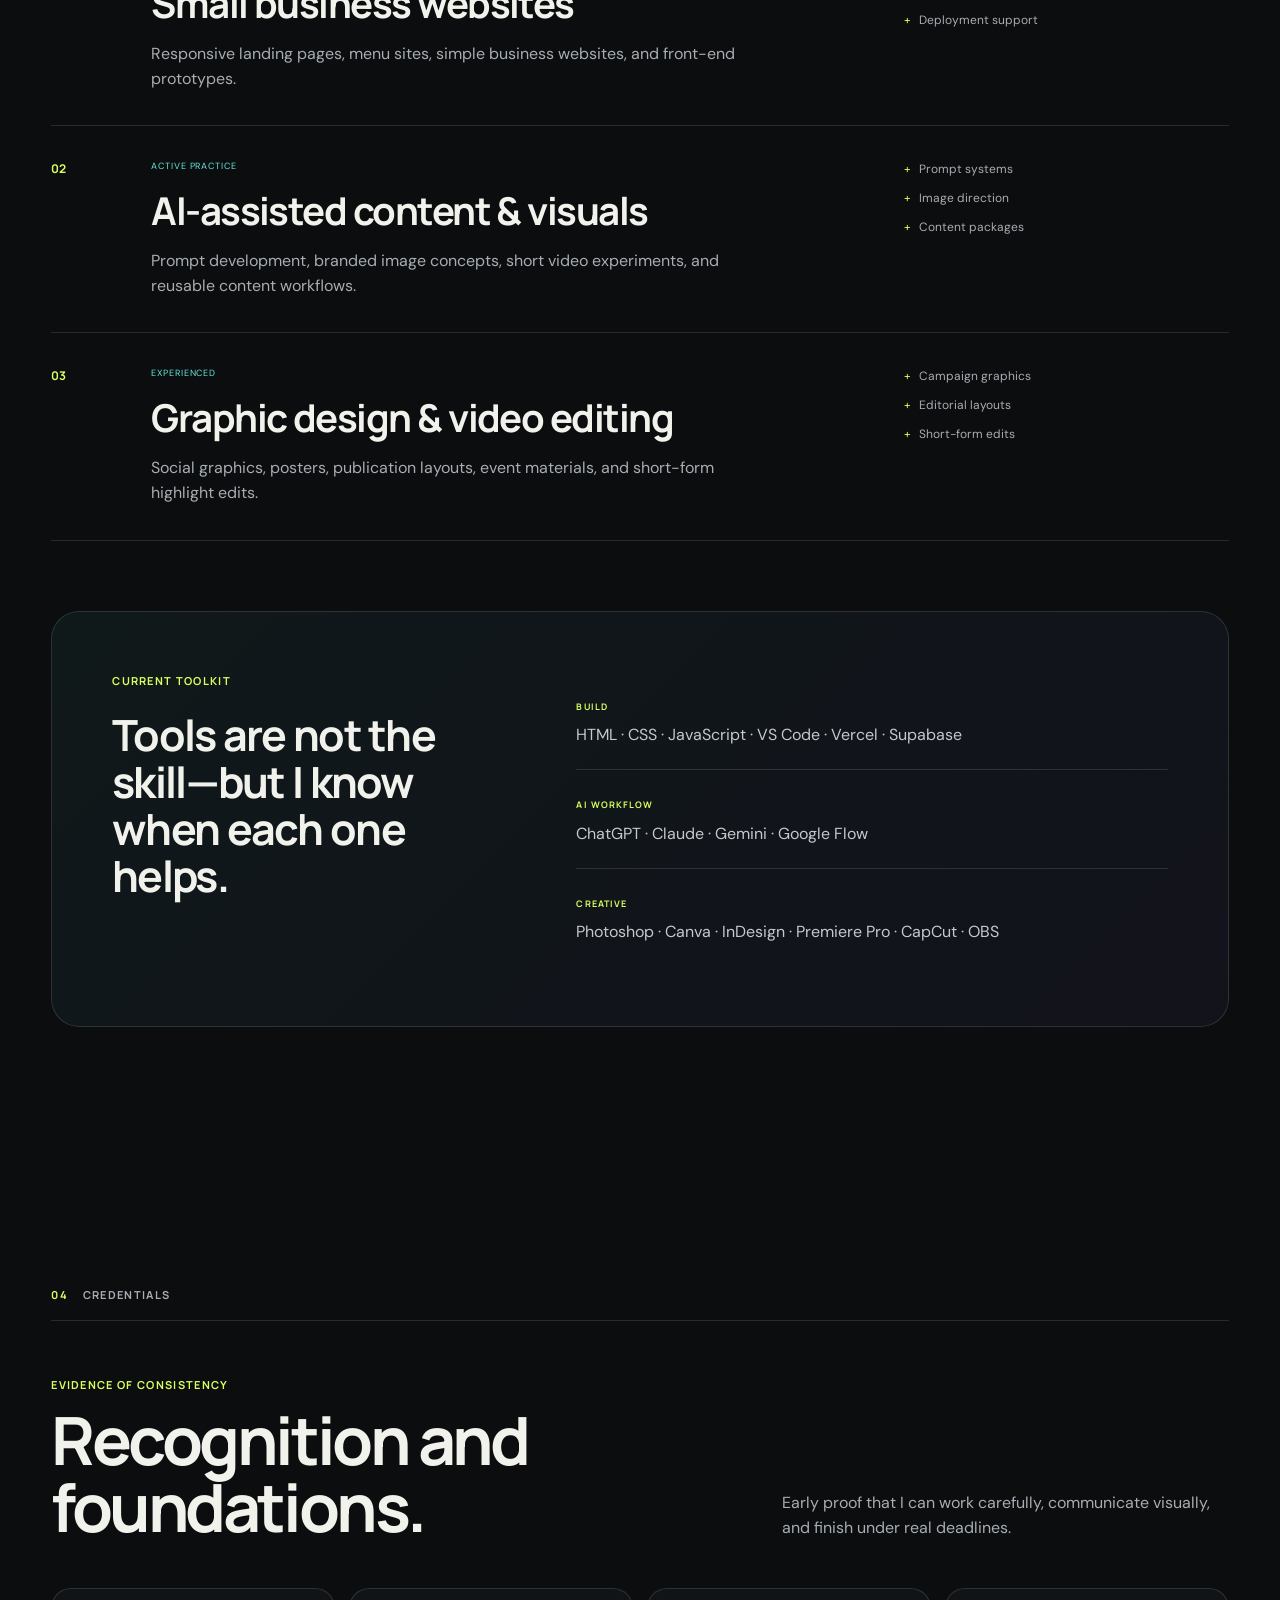
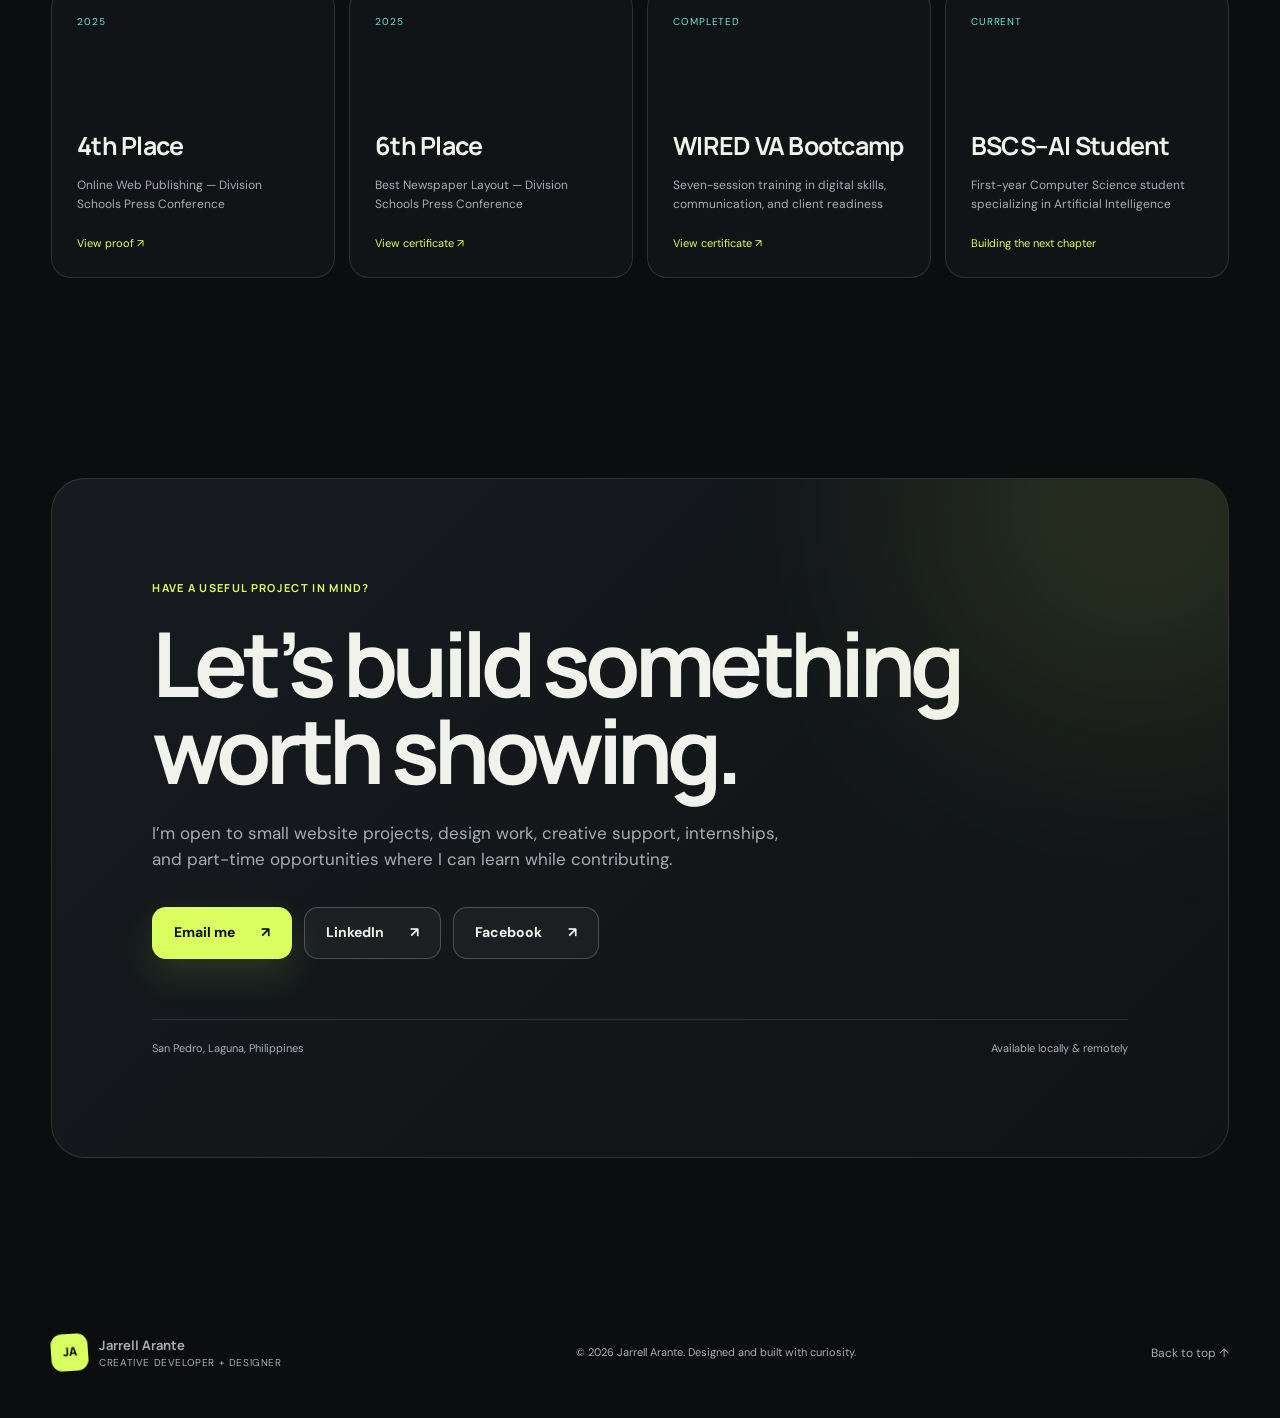
==== commit c26118a0: "Add files via upload" ====
--- a/index.html
+++ b/index.html
@@ -1,992 +1,137 @@
-<!DOCTYPE html>
+<!doctype html>
 <html lang="en">
 <head>
-<meta charset="UTF-8">
-<title>Jarrell Arante | Social Media Graphic Designer & Video Editor</title>
-<meta name="viewport" content="width=device-width, initial-scale=1.0">
-<meta name="description" content="Jarrell Arante creates social-media graphics, event visuals, and short-form videos for businesses and organizations. View selected work and get in touch.">
-<link rel="preconnect" href="https://fonts.googleapis.com">
-<link rel="preconnect" href="https://fonts.gstatic.com" crossorigin>
-<link href="https://fonts.googleapis.com/css2?family=Manrope:wght@500;700;800&family=Inter:wght@400;500;600&family=JetBrains+Mono:wght@400;500&display=swap" rel="stylesheet">
-<style>
-  :root{
-    --obsidian:#0A0A0C;
-    --obsidian-2:#111114;
-    --gold:#E5B869;
-    --gold-soft:rgba(229,184,105,0.16);
-    --teal:#4E9F9F;
-    --teal-soft:rgba(78,159,159,0.16);
-    --ice:#F4F6F6;
-    --ice-dim:#9B9FA3;
-    --glass-bg:rgba(255,255,255,0.03);
-    --glass-bg-strong:rgba(10,10,12,0.7);
-    --glass-border:rgba(255,255,255,0.08);
-    --glass-border-hi:rgba(255,255,255,0.16);
-    --radius:20px;
-    --ease:cubic-bezier(.22,1,.36,1);
-  }
-  *{margin:0;padding:0;box-sizing:border-box;}
-  html{scroll-behavior:smooth;}
-  body{
-    background:var(--obsidian);
-    color:var(--ice);
-    font-family:'Inter',sans-serif;
-    line-height:1.5;
-    overflow-x:hidden;
-    min-height:100vh;
-  }
-  h1,h2,h3,.display{font-family:'Manrope',sans-serif;}
-  .mono{font-family:'JetBrains Mono',monospace;}
-  a{color:inherit;}
-  :focus-visible{outline:2px solid var(--gold);outline-offset:4px;}
-  ::selection{background:var(--gold);color:var(--obsidian);}
-
-  @media (prefers-reduced-motion: reduce){
-    *{animation-duration:0.01ms !important; animation-iteration-count:1 !important; transition-duration:0.01ms !important; scroll-behavior:auto !important;}
-  }
-
-  /* ---------- Ambient liquid background ---------- */
-  .ambient{
-    position:fixed;inset:0;z-index:0;pointer-events:none;overflow:hidden;
-  }
-  .orb{
-    position:absolute;border-radius:50%;
-    filter:blur(90px);
-    opacity:0.55;
-    will-change:transform;
-  }
-  .orb-1{
-    width:560px;height:560px;top:-10%;left:-8%;
-    background:radial-gradient(circle at 30% 30%, var(--gold), transparent 70%);
-    animation:drift1 26s ease-in-out infinite;
-  }
-  .orb-2{
-    width:640px;height:640px;bottom:-15%;right:-10%;
-    background:radial-gradient(circle at 60% 40%, var(--teal), transparent 70%);
-    animation:drift2 32s ease-in-out infinite;
-  }
-  .orb-3{
-    width:420px;height:420px;top:40%;left:45%;
-    background:radial-gradient(circle at 50% 50%, var(--gold), transparent 72%);
-    opacity:0.28;
-    animation:drift3 40s ease-in-out infinite;
-  }
-  @keyframes drift1{
-    0%,100%{transform:translate(0,0) scale(1);}
-    50%{transform:translate(60px,80px) scale(1.12);}
-  }
-  @keyframes drift2{
-    0%,100%{transform:translate(0,0) scale(1);}
-    50%{transform:translate(-70px,-50px) scale(1.08);}
-  }
-  @keyframes drift3{
-    0%,100%{transform:translate(-50%,-50%) scale(0.9);}
-    50%{transform:translate(-40%,-58%) scale(1.15);}
-  }
-  .grain{
-    position:fixed;inset:0;z-index:1;pointer-events:none;
-    opacity:0.035;mix-blend-mode:overlay;
-    background-image:url("data:image/svg+xml,%3Csvg xmlns='http://www.w3.org/2000/svg' width='120' height='120'%3E%3Cfilter id='n'%3E%3CfeTurbulence type='fractalNoise' baseFrequency='0.9' numOctaves='2' stitchTiles='stitch'/%3E%3C/filter%3E%3Crect width='100%25' height='100%25' filter='url(%23n)'/%3E%3C/svg%3E");
-  }
-
-  /* ---------- Glass utility ---------- */
-  .glass{
-    background:var(--glass-bg);
-    backdrop-filter:blur(16px) saturate(180%);
-    -webkit-backdrop-filter:blur(16px) saturate(180%);
-    border:1px solid var(--glass-border);
-    border-radius:var(--radius);
-  }
-  .glass-strong{
-    background:var(--glass-bg-strong);
-    backdrop-filter:blur(20px) saturate(160%);
-    -webkit-backdrop-filter:blur(20px) saturate(160%);
-    border:1px solid var(--glass-border);
-  }
-
-  main{position:relative;z-index:2;}
-
-  /* ---------- Dock nav ---------- */
-  .dock-wrap{
-    position:fixed;left:50%;bottom:22px;transform:translateX(-50%);
-    z-index:50;
-  }
-  .dock{
-    display:flex;align-items:center;gap:4px;
-    padding:10px;
-    border-radius:999px;
-    transition:padding .4s var(--ease), gap .4s var(--ease);
-  }
-  .dock.condensed{padding:8px;gap:2px;}
-  .dock a{
-    display:flex;align-items:center;gap:8px;
-    padding:10px 18px;border-radius:999px;
-    font-size:13px;font-weight:500;color:var(--ice-dim);
-    text-decoration:none;white-space:nowrap;
-    transition:background .35s var(--ease), color .35s var(--ease), transform .35s var(--ease), padding .4s var(--ease);
-    position:relative;
-  }
-  .dock a .dot{width:6px;height:6px;border-radius:50%;background:currentColor;opacity:0.5;flex-shrink:0;}
-  .dock.condensed a{padding:10px;}
-  .dock.condensed a span.label{display:none;}
-  .dock a:hover{color:var(--ice);background:rgba(255,255,255,0.06);transform:translateY(-2px);}
-  .dock a.active{color:var(--obsidian);background:var(--gold);}
-  .dock a.active .dot{background:var(--obsidian);opacity:1;}
-  .dock a.active:hover{transform:translateY(-2px);}
-
-  /* ---------- Nav (top, minimal brand) ---------- */
-  .topbar{
-    position:fixed;top:0;left:0;right:0;z-index:40;
-    display:flex;justify-content:space-between;align-items:center;
-    padding:22px 6vw;
-    pointer-events:none;
-  }
-  .brand{
-    font-size:16px;font-weight:800;letter-spacing:-0.01em;
-    display:flex;align-items:center;gap:10px;
-    pointer-events:auto;
-  }
-  .brand .mark{
-    width:34px;height:34px;border-radius:10px;
-    display:flex;align-items:center;justify-content:center;
-    font-family:'Manrope',sans-serif;font-weight:800;font-size:14px;
-    background:linear-gradient(135deg, var(--gold), var(--teal));
-    color:var(--obsidian);
-  }
-  .brand .mark-photo{
-    width:34px;height:34px;border-radius:50%;overflow:hidden;flex-shrink:0;
-    border:1.5px solid var(--gold);
-  }
-  .brand .mark-photo img{width:100%;height:100%;object-fit:cover;display:block;}
-  .brand .full{color:var(--ice-dim);font-weight:500;font-size:13px;margin-left:2px;}
-  .top-cta{
-    pointer-events:auto;
-    font-size:13px;font-weight:600;
-    padding:10px 18px;border-radius:999px;
-    text-decoration:none;
-  }
-
-  /* ---------- Hero ---------- */
-  .hero{
-    min-height:100vh;
-    display:flex;flex-direction:column;justify-content:center;
-    padding:120px 6vw 80px;
-    position:relative;
-  }
-  .hero-grid{
-    display:grid;grid-template-columns:1.15fr 0.85fr;gap:48px;align-items:center;
-  }
-  .eyebrow{
-    display:inline-flex;align-items:center;gap:8px;
-    font-size:12px;color:var(--gold);letter-spacing:0.12em;text-transform:uppercase;
-    margin-bottom:24px;padding:8px 14px;border-radius:999px;
-  }
-  .eyebrow .pulse{width:6px;height:6px;border-radius:50%;background:var(--gold);animation:pulse 2s ease-in-out infinite;}
-  @keyframes pulse{0%,100%{opacity:1;box-shadow:0 0 0 0 rgba(229,184,105,0.5);}50%{opacity:0.6;box-shadow:0 0 0 6px rgba(229,184,105,0);}}
-  .hero h1{
-    font-size:clamp(40px,5.4vw,76px);
-    font-weight:800;
-    letter-spacing:-0.035em;
-    line-height:1.02;
-    margin-bottom:26px;
-  }
-  .hero h1 .accent{
-    background:linear-gradient(100deg, var(--gold), var(--teal) 90%);
-    -webkit-background-clip:text;background-clip:text;color:transparent;
-  }
-  .hero p{
-    font-size:18px;color:var(--ice-dim);max-width:520px;margin-bottom:36px;
-  }
-  .hero-ctas{display:flex;gap:14px;flex-wrap:wrap;}
-  .btn{
-    position:relative;
-    display:inline-flex;align-items:center;gap:10px;
-    padding:15px 28px;border-radius:999px;
-    font-weight:600;font-size:14px;text-decoration:none;
-    cursor:pointer;border:none;overflow:hidden;
-    transition:transform .3s var(--ease);
-  }
-  .btn-primary{
-    background:linear-gradient(135deg, var(--gold), #f0c988);
-    color:var(--obsidian);
-    box-shadow:0 8px 30px -8px rgba(229,184,105,0.55);
-  }
-  .btn-ghost{
-    color:var(--ice);
-    border:1px solid var(--glass-border-hi);
-    background:var(--glass-bg);
-    backdrop-filter:blur(12px);
-  }
-  .btn:hover{transform:translateY(-3px);}
-  .btn-glow{position:absolute;inset:-2px;border-radius:inherit;pointer-events:none;opacity:0;transition:opacity .3s;background:radial-gradient(120px circle at var(--mx,50%) var(--my,50%), rgba(255,255,255,0.35), transparent 60%);}
-  .btn:hover .btn-glow{opacity:1;}
-
-  /* Hero stack of floating glass cards */
-  .hero-stack{position:relative;height:420px;}
-  .float-card{
-    position:absolute;padding:20px;width:230px;
-    box-shadow:0 20px 60px -20px rgba(0,0,0,0.6);
-    animation:float 7s ease-in-out infinite;
-  }
-  .float-card img{width:100%;height:130px;object-fit:cover;border-radius:12px;margin-bottom:12px;display:block;}
-  .float-card h4{font-size:13px;font-weight:600;margin-bottom:4px;}
-  .float-card .tag{font-size:11px;color:var(--teal);text-transform:uppercase;letter-spacing:0.06em;}
-  .fc-1{top:0;left:10%;animation-delay:0s;z-index:3;}
-  .fc-2{top:38%;right:0;width:200px;animation-delay:1.4s;z-index:2;}
-  .fc-3{bottom:0;left:22%;width:190px;animation-delay:2.8s;z-index:1;}
-  @keyframes float{
-    0%,100%{transform:translateY(0px) rotate(0deg);}
-    50%{transform:translateY(-16px) rotate(-1deg);}
-  }
-  @media(max-width:900px){
-    .hero-grid{grid-template-columns:1fr;}
-    .hero-stack{display:none;}
-  }
-
-  .scroll-cue{
-    position:absolute;bottom:28px;left:6vw;
-    display:flex;align-items:center;gap:10px;
-    font-size:11px;color:var(--ice-dim);letter-spacing:0.08em;text-transform:uppercase;
-  }
-  .scroll-cue .line{width:28px;height:1px;background:var(--ice-dim);position:relative;overflow:hidden;}
-  .scroll-cue .line::after{content:"";position:absolute;inset:0;background:var(--gold);animation:scan 1.8s ease-in-out infinite;}
-  @keyframes scan{0%{transform:translateX(-100%);}100%{transform:translateX(100%);}}
-
-  /* ---------- About ---------- */
-  .about-grid{
-    display:grid;grid-template-columns:280px 1fr;gap:56px;align-items:center;
-  }
-  .about-photo{
-    width:280px;height:340px;overflow:hidden;position:relative;padding:0;
-    box-shadow:0 20px 60px -20px rgba(0,0,0,0.6);
-  }
-  .about-photo img{
-    width:100%;height:100%;object-fit:cover;display:block;filter:grayscale(15%);
-  }
-  .about-photo-caption{
-    position:absolute;bottom:0;left:0;right:0;
-    background:rgba(10,10,12,0.82);backdrop-filter:blur(6px);
-    padding:12px 16px;font-family:'Manrope',sans-serif;font-size:14px;font-weight:700;
-  }
-  .about-photo-caption span{
-    display:block;font-family:'Inter',sans-serif;font-weight:400;font-size:11px;
-    color:var(--gold);text-transform:uppercase;letter-spacing:0.08em;margin-top:2px;
-  }
-  .about-copy h2{font-size:clamp(26px,3.2vw,40px);font-weight:800;letter-spacing:-0.025em;margin:14px 0 18px;}
-  .about-copy p{font-size:16px;color:var(--ice-dim);max-width:560px;line-height:1.7;}
-  .about-facts{display:flex;flex-wrap:wrap;gap:10px;margin-top:22px;}
-  .about-facts .fact{
-    display:flex;align-items:center;gap:8px;
-    padding:9px 16px;border-radius:999px;
-    font-size:12.5px;color:var(--ice-dim);
-  }
-  .about-facts .fact strong{color:var(--ice);font-weight:600;}
-  @media(max-width:820px){
-    .about-facts{justify-content:center;}
-    .about-grid{grid-template-columns:1fr;}
-    .about-photo{width:220px;height:270px;margin:0 auto;}
-    .about-copy{text-align:center;}
-    .about-copy p{margin-left:auto;margin-right:auto;}
-  }
-
-  /* ---------- Section shell ---------- */
-  section{
-    padding:120px 6vw;position:relative;
-  }
-  .section-head{margin-bottom:56px;max-width:640px;}
-  .section-head .kicker{
-    font-size:12px;color:var(--teal);letter-spacing:0.12em;text-transform:uppercase;margin-bottom:14px;display:block;
-  }
-  .section-head h2{font-size:clamp(28px,3.4vw,44px);letter-spacing:-0.025em;font-weight:800;margin-bottom:14px;}
-  .section-head p{color:var(--ice-dim);font-size:16px;}
-
-  /* ---------- Services (expand/flip cards) ---------- */
-  .services-grid{display:grid;grid-template-columns:repeat(auto-fit,minmax(260px,1fr));gap:20px;}
-  .svc-card{
-    perspective:1400px;height:340px;cursor:pointer;
-  }
-  .svc-inner{
-    position:relative;width:100%;height:100%;
-    transition:transform .7s var(--ease);
-    transform-style:preserve-3d;
-  }
-  .svc-card.flipped .svc-inner{transform:rotateY(180deg);}
-  .svc-face{
-    position:absolute;inset:0;backface-visibility:hidden;
-    padding:30px;display:flex;flex-direction:column;
-  }
-  .svc-face.front{display:flex;}
-  .svc-face.back{transform:rotateY(180deg);justify-content:flex-start;}
-  .svc-num{font-family:'JetBrains Mono',monospace;font-size:12px;color:var(--gold);margin-bottom:20px;}
-  .svc-icon{
-    width:48px;height:48px;border-radius:14px;
-    display:flex;align-items:center;justify-content:center;
-    background:linear-gradient(135deg, var(--gold-soft), var(--teal-soft));
-    margin-bottom:20px;font-size:20px;
-  }
-  .svc-face.front h3{font-size:21px;margin-bottom:12px;font-weight:700;}
-  .svc-face.front p{font-size:14px;color:var(--ice-dim);flex-grow:1;}
-  .svc-flip-hint{font-size:11px;color:var(--gold);text-transform:uppercase;letter-spacing:0.08em;display:flex;align-items:center;gap:6px;margin-top:auto;}
-  .svc-face.back h4{font-size:14px;color:var(--gold);text-transform:uppercase;letter-spacing:0.06em;margin-bottom:16px;}
-  .svc-steps{list-style:none;display:flex;flex-direction:column;gap:12px;flex-grow:1;}
-  .svc-steps li{font-size:13px;color:var(--ice-dim);display:flex;gap:10px;align-items:flex-start;}
-  .svc-steps li .n{font-family:'JetBrains Mono',monospace;color:var(--teal);flex-shrink:0;}
-  .svc-back-hint{font-size:11px;color:var(--ice-dim);margin-top:auto;text-transform:uppercase;letter-spacing:0.06em;}
-  @media(max-width:900px){.services-grid{grid-template-columns:1fr;}.svc-card{height:auto;min-height:300px;}}
-
-  /* ---------- Work / tabbed portfolio ---------- */
-  .tabs{display:flex;gap:8px;margin-bottom:40px;flex-wrap:wrap;padding:6px;width:fit-content;}
-  .tab-btn{
-    padding:11px 20px;border-radius:999px;border:none;background:transparent;
-    color:var(--ice-dim);font-size:13px;font-weight:600;cursor:pointer;
-    transition:background .35s var(--ease), color .35s var(--ease);
-    font-family:'Inter',sans-serif;
-  }
-  .tab-btn.active{background:var(--gold);color:var(--obsidian);}
-  .tab-btn:hover:not(.active){color:var(--ice);background:rgba(255,255,255,0.06);}
-
-  .work-grid{
-    display:grid;grid-template-columns:repeat(auto-fill,minmax(280px,1fr));gap:22px;
-  }
-  .work-card{
-    overflow:hidden;cursor:pointer;
-    transition:transform .5s var(--ease), opacity .45s var(--ease), border-color .35s;
-  }
-  .work-card:hover{transform:translateY(-6px);border-color:var(--glass-border-hi);}
-  .work-card.hide{display:none;}
-  .work-card.featured .work-thumb{
-    height:190px;display:flex;align-items:center;justify-content:center;
-    background:linear-gradient(135deg, var(--gold-soft), var(--teal-soft));
-    color:var(--gold);font-family:'Manrope',sans-serif;font-weight:700;font-size:16px;
-    position:relative;
-  }
-  .work-card.featured{border-color:rgba(229,184,105,0.3);}
-  .work-thumb{height:190px;overflow:hidden;position:relative;}
-  .work-thumb img{width:100%;height:100%;object-fit:cover;display:block;transition:transform .6s var(--ease);}
-  .work-card:hover .work-thumb img{transform:scale(1.06);}
-  .work-thumb .badge{
-    position:absolute;top:10px;left:10px;
-    font-family:'JetBrains Mono',monospace;font-size:10px;padding:5px 10px;border-radius:999px;
-    background:rgba(10,10,12,0.75);backdrop-filter:blur(8px);color:var(--gold);
-    border:1px solid var(--glass-border);
-  }
-  .work-info{padding:18px 20px;}
-  .work-info .cat{font-size:11px;color:var(--teal);text-transform:uppercase;letter-spacing:0.07em;margin-bottom:6px;}
-  .work-info h4{font-size:14.5px;font-weight:600;line-height:1.35;}
-
-  /* ---------- Tools icon grid (logos) ---------- */
-  .tools-icon-grid{
-    display:grid;
-    grid-template-columns:repeat(3,1fr);
-    gap:18px;
-    margin-top:28px;
-  }
-  .tool-icon-card{
-    padding:26px 18px;
-    display:flex;flex-direction:column;align-items:center;gap:14px;
-    text-align:center;
-    opacity:0;
-    transform:scale(0.55) translateY(18px);
-    transition:opacity .55s var(--ease), transform .6s cubic-bezier(.34,1.56,.64,1), border-color .35s var(--ease), background .35s var(--ease);
-  }
-  .tool-icon-card.in{
-    opacity:1;
-    transform:scale(1) translateY(0);
-  }
-  .tool-icon-card:hover{
-    border-color:var(--glass-border-hi);
-    background:rgba(255,255,255,0.05);
-    transform:scale(1.06) translateY(-4px);
-  }
-  .tool-icon-card .icon-wrap{
-    width:56px;height:56px;border-radius:16px;
-    overflow:hidden;
-    background:rgba(255,255,255,0.04);
-    display:flex;align-items:center;justify-content:center;
-    flex-shrink:0;
-  }
-  .tool-icon-card .icon-wrap img{
-    width:100%;height:100%;object-fit:cover;display:block;
-  }
-  .tool-icon-card h4{font-size:13px;font-weight:600;letter-spacing:-0.01em;}
-  .tool-icon-card .role{font-size:10.5px;color:var(--ice-dim);text-transform:uppercase;letter-spacing:0.06em;}
-  @media(max-width:900px){
-    .tools-icon-grid{grid-template-columns:repeat(3,1fr);}
-  }
-  @media(max-width:560px){
-    .tools-icon-grid{grid-template-columns:repeat(2,1fr);}
-  }
-
-  /* ---------- Credentials ---------- */
-  .cred-grid{display:grid;grid-template-columns:repeat(auto-fit,minmax(250px,1fr));gap:20px;}
-  .cred-card{padding:26px;position:relative;overflow:hidden;}
-  .cred-card::before{
-    content:"";position:absolute;top:-40%;right:-40%;width:160px;height:160px;border-radius:50%;
-    background:radial-gradient(circle, var(--gold-soft), transparent 70%);
-  }
-  .cred-card strong{display:block;font-size:16px;margin-bottom:8px;position:relative;}
-  .cred-card p{font-size:13px;color:var(--ice-dim);margin-bottom:14px;position:relative;}
-  .cred-link{font-size:12px;color:var(--gold);text-decoration:none;border-bottom:1px solid var(--gold);padding-bottom:2px;position:relative;}
-  .cred-links{display:flex;flex-direction:column;align-items:flex-start;gap:12px;position:relative;}
-  .cred-links .cred-link{width:fit-content;}
-  @media(max-width:900px){.cred-grid{grid-template-columns:1fr;}}
-
-  /* ---------- Contact ---------- */
-  .contact-card{
-    padding:64px 6vw;text-align:center;position:relative;overflow:hidden;
-    max-width:900px;margin:0 auto;
-  }
-  .contact-card h2{font-size:clamp(28px,4vw,46px);margin-bottom:18px;font-weight:800;letter-spacing:-0.03em;}
-  .contact-card p{color:var(--ice-dim);font-size:16px;margin-bottom:34px;max-width:480px;margin-left:auto;margin-right:auto;}
-  .contact-links{display:flex;gap:14px;justify-content:center;flex-wrap:wrap;}
-
-  footer{
-    padding:40px 6vw 32px;display:flex;justify-content:space-between;align-items:center;
-    font-size:13px;color:var(--ice-dim);flex-wrap:wrap;gap:12px;
-  }
-  footer a{text-decoration:none;}
-
-  /* ---------- Lightbox ---------- */
-  .lightbox{
-    display:none;position:fixed;inset:0;z-index:100;
-    background:rgba(6,6,7,0.88);backdrop-filter:blur(6px);
-    padding:5vh 5vw;overflow:auto;
-  }
-  .lightbox.open{display:flex;align-items:flex-start;justify-content:center;}
-  .lightbox-inner{max-width:900px;width:100%;margin:auto;overflow:hidden;}
-  .lightbox-head{
-    display:flex;justify-content:space-between;align-items:center;
-    padding:16px 20px;border-bottom:1px solid var(--glass-border);
-  }
-  .lightbox-head h4{font-size:14px;font-weight:600;}
-  .lightbox-close{
-    background:none;border:1px solid var(--glass-border);color:var(--ice);
-    width:32px;height:32px;border-radius:50%;cursor:pointer;font-size:15px;
-    display:flex;align-items:center;justify-content:center;flex-shrink:0;
-    transition:border-color .3s,color .3s;
-  }
-  .lightbox-close:hover{border-color:var(--gold);color:var(--gold);}
-  .lightbox-body img{width:100%;height:auto;display:block;}
-  body.lock{overflow:hidden;}
-
-  /* Reveal on scroll */
-  .reveal{opacity:0;transform:translateY(28px);transition:opacity .8s var(--ease), transform .8s var(--ease);}
-  .reveal.in{opacity:1;transform:translateY(0);}
-
-  @media(max-width:700px){
-    section{padding:90px 6vw;}
-    .dock a span.label{display:none;}
-    .dock a{padding:10px;}
-    .brand .full{display:none;}
-    .topbar{padding:18px 6vw;gap:12px;}
-    .top-cta{font-size:12px;padding:9px 12px;white-space:nowrap;}
-    footer{padding-bottom:100px;}
-  }
-  .work-card:focus-visible,.svc-card:focus-visible{outline:2px solid var(--gold);outline-offset:4px;}
-  .work-summary{color:var(--ice-dim);font-size:13px;line-height:1.6;padding:0 20px 18px;}
-  .lightbox-description{color:var(--ice-dim);padding:18px 20px 24px;font-size:14px;line-height:1.65;}
-  @media (prefers-reduced-motion:reduce){.reveal,.tool-icon-card{opacity:1;transform:none;}}
-</style>
+  <meta charset="utf-8">
+  <meta name="viewport" content="width=device-width, initial-scale=1">
+  <title>Jarrell Arante — Creative Developer & Designer</title>
+  <meta name="description" content="Jarrell Arante is a BSCS–AI student creating practical websites, AI-assisted content, graphic design, and video for small businesses and organizations.">
+  <meta name="theme-color" content="#0b0d0f">
+  <meta property="og:title" content="Jarrell Arante — Creative Developer & Designer">
+  <meta property="og:description" content="Web, design, video, and AI-assisted creative work from San Pedro, Laguna.">
+  <meta property="og:image" content="./assets/jarrell-arante.png">
+  <link rel="icon" href="data:image/svg+xml,%3Csvg xmlns='http://www.w3.org/2000/svg' viewBox='0 0 64 64'%3E%3Crect width='64' height='64' rx='18' fill='%23d8ff5f'/%3E%3Cpath d='M18 16h27v8H28v8h14v8H28v8H18z' fill='%230b0d0f'/%3E%3C/svg%3E">
+  <link rel="preconnect" href="https://fonts.googleapis.com">
+  <link rel="preconnect" href="https://fonts.gstatic.com" crossorigin>
+  <link href="https://fonts.googleapis.com/css2?family=DM+Sans:wght@400;500;600;700&family=Manrope:wght@600;700;800&display=swap" rel="stylesheet">
+  <link rel="stylesheet" href="styles.css">
+  <script src="app.js" defer></script>
 </head>
 <body>
+  <a class="skip-link" href="#main">Skip to content</a>
+  <div class="ambient ambient-one" aria-hidden="true"></div>
+  <div class="ambient ambient-two" aria-hidden="true"></div>
 
-<div class="ambient">
-  <div class="orb orb-1" id="orb1"></div>
-  <div class="orb orb-2" id="orb2"></div>
-  <div class="orb orb-3" id="orb3"></div>
-</div>
-<div class="grain"></div>
+  <header class="site-header" id="top">
+    <a class="brand" href="#home" aria-label="Jarrell Arante home">
+      <span class="brand-mark">JA</span>
+      <span><strong>Jarrell Arante</strong><small>Creative developer + designer</small></span>
+    </a>
+    <nav class="desktop-nav" aria-label="Primary navigation">
+      <a href="#about">About</a><a href="#projects">Projects</a><a href="#services">Services</a><a href="#credentials">Credentials</a>
+    </nav>
+    <a class="header-cta" href="#contact">Let’s talk <span aria-hidden="true">↗</span></a>
+    <button class="menu-toggle" type="button" aria-expanded="false" aria-controls="mobile-menu" aria-label="Open menu"><span></span><span></span></button>
+    <nav class="mobile-menu" id="mobile-menu" aria-label="Mobile navigation">
+      <a href="#about">About</a><a href="#projects">Projects</a><a href="#services">Services</a><a href="#credentials">Credentials</a><a href="#contact">Contact</a>
+    </nav>
+  </header>
 
-<div class="topbar">
-  <div class="brand">
-    <div class="mark-photo"><img src="./assets/jarrell-arante.png" alt="Jarrell Arante"></div>
-    <span>JX Creative Studio<span class="full"> — Social media design & video</span></span>
-  </div>
-  <a class="top-cta glass btn-ghost" href="#contact">Contact me</a>
-</div>
+  <main id="main">
+    <section class="hero" id="home">
+      <div class="hero-copy reveal">
+        <p class="eyebrow"><span class="status-dot"></span> Available for freelance, internships & part-time work</p>
+        <h1>I turn ideas into <em>visuals</em> and working web experiences.</h1>
+        <p class="hero-lede">I’m Jarrell—a first-year BSCS student specializing in Artificial Intelligence, with hands-on experience in graphic design, video editing, and AI-assisted website building.</p>
+        <div class="hero-actions">
+          <a class="button button-primary" href="#projects">Explore my projects <span>↓</span></a>
+          <a class="button button-secondary" href="./Jarrell-Arante-Resume-Updated.pdf" target="_blank" rel="noopener noreferrer">View résumé <span>↗</span></a>
+        </div>
+        <dl class="hero-stats" aria-label="Quick facts">
+          <div><dt>2+</dt><dd>years of creative work</dd></div><div><dt>1st</dt><dd>year BSCS–AI student</dd></div><div><dt>4</dt><dd>creative disciplines</dd></div>
+        </dl>
+      </div>
+      <div class="hero-visual reveal" aria-label="Profile and current focus">
+        <div class="portrait-card">
+          <img src="./assets/jarrell-arante.png" alt="Portrait of Jarrell Arante">
+          <div class="portrait-caption"><span>Based in</span><strong>San Pedro, Laguna</strong></div>
+        </div>
+        <article class="floating-note note-build"><span class="note-icon">⌘</span><div><small>Recently shipped</small><strong>Timpla Café website</strong></div></article>
+        <article class="floating-note note-learn"><span class="note-icon">AI</span><div><small>Currently learning</small><strong>Front-end + AI workflows</strong></div></article>
+        <div class="orbit-label">DESIGN · BUILD · LEARN ·</div>
+      </div>
+    </section>
 
-<main>
+    <div class="ticker" aria-label="Skills overview"><div class="ticker-track"><span>WEB DESIGN</span><i>✦</i><span>AI-ASSISTED CREATION</span><i>✦</i><span>GRAPHIC DESIGN</span><i>✦</i><span>VIDEO EDITING</span><i>✦</i><span>FRONT-END DEVELOPMENT</span><i>✦</i><span>WEB DESIGN</span><i>✦</i><span>AI-ASSISTED CREATION</span><i>✦</i><span>GRAPHIC DESIGN</span><i>✦</i></div></div>
 
-  <section class="hero" id="home">
-    <div class="hero-grid">
-      <div>
-        <div class="eyebrow glass"><span class="pulse"></span>Available for freelance & remote work</div>
-        <h1>Design that makes<br>your content <span class="accent">stand out</span>.</h1>
-        <p>I'm Jarrell Arante, a social-media graphic designer and video editor. I create branded posts, event visuals, and engaging short-form edits for organizations and businesses.</p>
-        <div class="hero-ctas">
-          <a class="btn btn-primary" href="#contact"><span class="btn-glow"></span>Work with me →</a>
-          <a class="btn btn-ghost glass" href="#work"><span class="btn-glow"></span>View selected work</a>
+    <section class="section about" id="about">
+      <div class="section-label reveal"><span>01</span> About</div>
+      <div class="about-grid">
+        <div class="about-heading reveal"><p class="kicker">More than one lane</p><h2>A creative student learning how to make ideas useful.</h2></div>
+        <div class="about-copy reveal">
+          <p class="lead">My background started with publication layouts, social graphics, event materials, and video. Now, as a BSCS–AI student, I’m expanding that foundation into websites, interfaces, and practical AI-assisted workflows.</p>
+          <p>I use tools such as ChatGPT, Claude, and Gemini to brainstorm, prototype, debug, and explore possibilities—but I still review, test, and shape the final output myself. I’m looking for real projects where I can contribute now and grow through feedback.</p>
+          <div class="availability-card"><span class="status-dot"></span><div><strong>Open to opportunities</strong><small>Freelance projects, internships, part-time roles, and junior creative work</small></div></div>
         </div>
       </div>
-      <div class="hero-stack">
-        <div class="float-card glass fc-1">
-          <img src="./assets/work/buwan-ng-wika.png" alt="Buwan ng Wika poster">
-          <div class="tag">Graphic Design</div>
-          <h4>Buwan ng Wika 2025</h4>
+      <div class="status-grid">
+        <article class="status-card reveal"><span class="status-number">NOW</span><h3>Finishing a portfolio-ready café website</h3><p>Product imagery, responsive ordering flow, polished UI, and a documented case study.</p></article>
+        <article class="status-card reveal"><span class="status-number">NEXT</span><h3>Building two focused portfolio projects</h3><p>An AI content package and a useful appointment-booking application.</p></article>
+        <article class="status-card reveal"><span class="status-number">GROWING</span><h3>Front-end development and AI systems</h3><p>HTML, CSS, JavaScript, deployment, prompt design, and responsible tool selection.</p></article>
+      </div>
+    </section>
+
+    <section class="section projects" id="projects">
+      <div class="section-label reveal"><span>02</span> Selected projects</div>
+      <div class="section-intro reveal"><div><p class="kicker">Work that shows range</p><h2>Designed, built, and tested.</h2></div><p>These projects show both my established creative experience and the direction I’m actively growing into.</p></div>
+      <article class="featured-project reveal">
+        <a class="featured-image" href="https://timpla-cafe-six.vercel.app/" target="_blank" rel="noopener noreferrer" aria-label="Open the live Timpla Café website">
+          <img src="./projects/timpla-cafe/assets/timpla-hero.png" alt="Timpla Café website hero preview"><span class="project-index">01 / FEATURED</span><span class="image-action">Open prototype ↗</span>
+        </a>
+        <div class="featured-copy">
+          <p class="project-type"><a href="https://timpla-cafe-six.vercel.app/" target="_blank" rel="noopener noreferrer">Website concept · UI design · AI-assisted build ↗</a></p><h3><a class="project-title-link" href="https://timpla-cafe-six.vercel.app/" target="_blank" rel="noopener noreferrer">Timpla Café</a></h3>
+          <p>A responsive café website for a fictional Filipino coffee brand. It includes a searchable menu, category filters, branded product imagery, persistent cart, order review, and accessible motion.</p>
+          <ul class="project-results"><li><strong>12</strong><span>menu products</span></li><li><strong>4</strong><span>responsive screens</span></li><li><strong>0</strong><span>framework dependencies</span></li></ul>
+          <div class="tag-list"><span>HTML</span><span>CSS</span><span>JavaScript</span><span>AI imagery</span><span>UX testing</span></div>
+          <div class="project-actions"><a class="text-link" href="https://timpla-cafe-six.vercel.app/" target="_blank" rel="noopener noreferrer">View live website ↗</a><a class="text-link muted" href="./projects/timpla-cafe/PROJECT_BRIEF.md" target="_blank" rel="noopener noreferrer">Read project brief ↗</a></div>
         </div>
-        <div class="float-card glass fc-2">
-          <img src="./assets/work/pageant-candidate.png" alt="Pageant candidate poster">
-          <div class="tag">Event Branding</div>
-          <h4>Mr. & Mrs. Senior 2026</h4>
-        </div>
-        <div class="float-card glass fc-3">
-          <img src="./assets/work/bonifacio-day.png" alt="Bonifacio Day poster">
-          <div class="tag">Graphic Design</div>
-          <h4>Bonifacio Day</h4>
-        </div>
+      </article>
+      <div class="project-grid">
+        <button class="project-card reveal" type="button" data-media="./assets/work/ang-tinig-layout-preview.png" data-full="./assets/work/newspaper-layout.pdf" data-title="Ang Tinig — Newspaper Layout" data-description="Editorial layout work for a school publication recognized at the 2025 Division Schools Press Conference."><span class="project-media"><img src="./assets/work/ang-tinig-layout-preview.png" alt="Ang Tinig newspaper layout preview"><i>View project</i></span><span class="project-meta"><small>Editorial design · InDesign</small><strong>Ang Tinig Newspaper</strong><em>Recognized publication layout ↗</em></span></button>
+        <button class="project-card reveal" type="button" data-media="./assets/work/pageant-candidate.png" data-full="./assets/work/pageant-candidate.png" data-title="Mr. & Mrs. Senior 2026" data-description="A candidate-centered event campaign designed as a consistent visual series."><span class="project-media"><img src="./assets/work/pageant-candidate.png" alt="Pageant candidate campaign poster"><i>View project</i></span><span class="project-meta"><small>Campaign design · Social media</small><strong>Mr. & Mrs. Senior 2026</strong><em>Event visual system ↗</em></span></button>
+        <button class="project-card reveal" type="button" data-video="https://www.youtube.com/embed/HAT8vXljYAM" data-title="School Organization Event Recap" data-description="A short highlight edit focused on pacing, energy, and the moments that matter."><span class="project-media video-thumb"><img src="https://img.youtube.com/vi/HAT8vXljYAM/hqdefault.jpg" alt="Event recap video thumbnail"><i>Play video</i><b aria-hidden="true">▶</b></span><span class="project-meta"><small>Video editing · Event recap</small><strong>School Org Highlight Edit</strong><em>Watch the edit ↗</em></span></button>
+        <button class="project-card reveal" type="button" data-media="./assets/work/buwan-ng-wika.png" data-full="./assets/work/buwan-ng-wika.png" data-title="Buwan ng Wika 2025" data-description="A cultural event visual combining expressive imagery with clear information hierarchy."><span class="project-media"><img src="./assets/work/buwan-ng-wika.png" alt="Buwan ng Wika event poster"><i>View project</i></span><span class="project-meta"><small>Poster design · Cultural event</small><strong>Buwan ng Wika 2025</strong><em>Event poster ↗</em></span></button>
       </div>
-    </div>
-    <div class="scroll-cue"><div class="line"></div>Scroll to explore</div>
-  </section>
+    </section>
 
-  <section id="about">
-    <div class="about-grid">
-      <div class="about-photo glass reveal">
-        <img src="./assets/jarrell-arante.png" alt="Jarrell Arante">
-        <div class="about-photo-caption">Jarrell Arante<span>Founder · JX Creative Studio</span></div>
+    <section class="section services" id="services">
+      <div class="section-label reveal"><span>03</span> What I can help with</div>
+      <div class="section-intro reveal"><div><p class="kicker">Focused services</p><h2>Useful work, clearly scoped.</h2></div><p>I’m best suited for smaller projects where design, content, and hands-on implementation overlap.</p></div>
+      <div class="service-list">
+        <article class="service-row reveal"><span class="service-num">01</span><div><p class="service-level">Growing skill</p><h3>Small business websites</h3><p>Responsive landing pages, menu sites, simple business websites, and front-end prototypes.</p></div><ul><li>Page structure & copy</li><li>Responsive UI</li><li>Deployment support</li></ul></article>
+        <article class="service-row reveal"><span class="service-num">02</span><div><p class="service-level">Active practice</p><h3>AI-assisted content & visuals</h3><p>Prompt development, branded image concepts, short video experiments, and reusable content workflows.</p></div><ul><li>Prompt systems</li><li>Image direction</li><li>Content packages</li></ul></article>
+        <article class="service-row reveal"><span class="service-num">03</span><div><p class="service-level">Experienced</p><h3>Graphic design & video editing</h3><p>Social graphics, posters, publication layouts, event materials, and short-form highlight edits.</p></div><ul><li>Campaign graphics</li><li>Editorial layouts</li><li>Short-form edits</li></ul></article>
       </div>
-      <div class="about-copy reveal">
-        <span class="kicker">About me</span>
-        <h2>The person behind the studio.</h2>
-        <p>I'm Jarrell Arante, an ICT graduate and the independent creative behind JX Creative Studio. For over two years, I've designed social-media graphics, event materials, and publication layouts for school and community projects. I also edit videos and have experience supporting event livestreams.</p>
-        <p>My work combines visual design with careful organization and communication. I completed the WIRED 7-Session VA Bootcamp and graduated with High Honors. I'm looking for freelance projects and remote creative roles where I can keep growing and contribute reliable work.</p>
-        <div class="about-facts">
-          <div class="fact glass">📍 <strong>San Pedro, Laguna, PH</strong></div>
-          <div class="fact glass">🗣️ <strong>English & Filipino</strong>, fluent</div>
-          <div class="fact glass">🎓 <strong>With High Honors</strong>, Grade 12</div>
-          <div class="fact glass">✅ <strong>WIRED VA Bootcamp</strong> completed</div>
-        </div>
+      <div class="toolkit reveal"><div class="toolkit-heading"><p class="kicker">Current toolkit</p><h3>Tools are not the skill—but I know when each one helps.</h3></div><div class="tool-groups"><div><small>BUILD</small><p>HTML · CSS · JavaScript · VS Code · Vercel · Supabase</p></div><div><small>AI WORKFLOW</small><p>ChatGPT · Claude · Gemini · Google Flow</p></div><div><small>CREATIVE</small><p>Photoshop · Canva · InDesign · Premiere Pro · CapCut · OBS</p></div></div></div>
+    </section>
+
+    <section class="section credentials" id="credentials">
+      <div class="section-label reveal"><span>04</span> Credentials</div>
+      <div class="section-intro reveal"><div><p class="kicker">Evidence of consistency</p><h2>Recognition and foundations.</h2></div><p>Early proof that I can work carefully, communicate visually, and finish under real deadlines.</p></div>
+      <div class="credential-grid">
+        <a class="credential-card reveal" href="./assets/work/web-publishing-proof.png" target="_blank" rel="noopener noreferrer"><span>2025</span><strong>4th Place</strong><p>Online Web Publishing — Division Schools Press Conference</p><em>View proof ↗</em></a>
+        <a class="credential-card reveal" href="./assets/credentials/ang-tinig-best-layout-6th.jpg" target="_blank" rel="noopener noreferrer"><span>2025</span><strong>6th Place</strong><p>Best Newspaper Layout — Division Schools Press Conference</p><em>View certificate ↗</em></a>
+        <a class="credential-card reveal" href="./assets/credentials/wired-va-bootcamp-certificate.pdf" target="_blank" rel="noopener noreferrer"><span>Completed</span><strong>WIRED VA Bootcamp</strong><p>Seven-session training in digital skills, communication, and client readiness</p><em>View certificate ↗</em></a>
+        <div class="credential-card reveal"><span>Current</span><strong>BSCS–AI Student</strong><p>First-year Computer Science student specializing in Artificial Intelligence</p><em>Building the next chapter</em></div>
       </div>
-    </div>
-  </section>
+    </section>
 
-  <section id="services">
-    <div class="section-head reveal">
-      <span class="kicker">What I do</span>
-      <h2>Design and video for brands and events.</h2>
-      <p>Click a service to see the creative process, from brief to delivery.</p>
-    </div>
-    <div class="services-grid">
+    <section class="contact section" id="contact">
+      <div class="contact-card reveal"><p class="kicker">Have a useful project in mind?</p><h2>Let’s build something worth showing.</h2><p>I’m open to small website projects, design work, creative support, internships, and part-time opportunities where I can learn while contributing.</p><div class="contact-actions"><a class="button button-primary" href="mailto:jajillmarante@gmail.com?subject=Project%20or%20opportunity%20for%20Jarrell">Email me <span>↗</span></a><a class="button button-secondary" href="https://www.linkedin.com/in/jarrell-arante-019a543b8/" target="_blank" rel="noopener noreferrer">LinkedIn <span>↗</span></a><a class="button button-secondary" href="https://www.facebook.com/profile.php?id=61591908333417" target="_blank" rel="noopener noreferrer">Facebook <span>↗</span></a></div><div class="contact-meta"><span>San Pedro, Laguna, Philippines</span><span>Available locally & remotely</span></div></div>
+    </section>
+  </main>
 
-      <div class="svc-card reveal" data-idx="0">
-        <div class="svc-inner">
-          <div class="svc-face front glass">
-            <div class="svc-num">01</div>
-            <div class="svc-icon">🎨</div>
-            <h3>Graphic Design</h3>
-            <p>Social posts, posters, campaign assets, and publication layouts designed in Canva, Photoshop, and InDesign.</p>
-            <div class="svc-flip-hint">See the process →</div>
-          </div>
-          <div class="svc-face back glass">
-            <h4>How it runs</h4>
-            <ul class="svc-steps">
-              <li><span class="n">01</span>Brief & references — 15 min call or form</li>
-              <li><span class="n">02</span>Concept and draft for feedback</li>
-              <li><span class="n">03</span>Revisions based on agreed scope</li>
-              <li><span class="n">04</span>Print & web-ready file delivery</li>
-            </ul>
-            <div class="svc-back-hint">← click to flip back</div>
-          </div>
-        </div>
-      </div>
+  <footer class="site-footer"><a class="brand footer-brand" href="#top"><span class="brand-mark">JA</span><span><strong>Jarrell Arante</strong><small>Creative developer + designer</small></span></a><p>© 2026 Jarrell Arante. Designed and built with curiosity.</p><a class="back-top" href="#top">Back to top ↑</a></footer>
 
-      <div class="svc-card reveal" data-idx="1">
-        <div class="svc-inner">
-          <div class="svc-face front glass">
-            <div class="svc-num">02</div>
-            <div class="svc-icon">🎬</div>
-            <h3>Video Editing</h3>
-            <p>Highlight reels, promo videos, and social edits cut in Premiere Pro and CapCut — paced for retention, branded for recognition.</p>
-            <div class="svc-flip-hint">See the process →</div>
-          </div>
-          <div class="svc-face back glass">
-            <h4>How it runs</h4>
-            <ul class="svc-steps">
-              <li><span class="n">01</span>Footage & goal intake</li>
-              <li><span class="n">02</span>Rough cut for pacing approval</li>
-              <li><span class="n">03</span>Color, sound, and motion polish</li>
-              <li><span class="n">04</span>Export in every platform ratio needed</li>
-            </ul>
-            <div class="svc-back-hint">← click to flip back</div>
-          </div>
-        </div>
-      </div>
-
-    </div>
-    <p class="reveal" style="margin-top:22px;color:var(--ice-dim)">Also experienced in OBS event livestream setup and administrative organization.</p>
-  </section>
-
-  <section id="work">
-    <div class="section-head reveal">
-      <span class="kicker">Selected work</span>
-      <h2>Selected creative work.</h2>
-      <p>Explore real design and video work. Click a project for a closer look.</p>
-    </div>
-
-    <div class="tabs glass reveal" id="tabs">
-      <button class="tab-btn active" data-filter="all">All</button>
-      <button class="tab-btn" data-filter="design">Graphic Design</button>
-      <button class="tab-btn" data-filter="video">Video Editing</button>
-      <button class="tab-btn" data-filter="stream">OBS Streaming</button>
-    </div>
-
-    <div class="work-grid" id="workGrid">
-
-      <div class="work-card glass reveal" data-cat="design" data-type="image" data-src="./assets/work/pageant-candidate.png" data-title="Search for Mr. & Mrs. Senior 2026 — Candidate Poster">
-        <div class="work-thumb"><img src="./assets/work/pageant-candidate.png" alt="Pageant candidate poster"></div>
-        <div class="work-info"><div class="cat">Graphic Design</div><h4>Mr. & Mrs. Senior 2026 — Candidate Poster</h4></div>
-        <p class="work-summary">A candidate-focused visual designed as part of an event series.</p>
-      </div>
-
-      <div class="work-card glass reveal" data-cat="design" data-type="image" data-src="./assets/work/pageant-lineup.png" data-title="Search for Mr. & Mrs. Senior 2026 — Candidate Lineup">
-        <div class="work-thumb"><img src="./assets/work/pageant-lineup.png" alt="Pageant lineup poster"></div>
-        <div class="work-info"><div class="cat">Graphic Design</div><h4>Mr. & Mrs. Senior 2026 — Candidate Lineup</h4></div>
-        <p class="work-summary">A companion lineup graphic showing consistency across the series.</p>
-      </div>
-
-      <div class="work-card glass reveal" data-cat="design" data-type="pdf" data-src="./assets/work/newspaper-layout.pdf" data-title="Ang Tinig — Filipino Newspaper Layout" data-summary="Editorial layout work contributed to Ang Tinig, the school publication. View the full newspaper PDF; its publication received 6th Place Best Layout and 7th Place Best School Paper at the 2025 Division Schools Press Conference.">
-        <div class="work-thumb"><img src="./assets/work/ang-tinig-layout-preview.png" alt="Preview of Ang Tinig newspaper layout, first page" style="object-position:top"><div class="badge">View 11-page PDF</div></div>
-        <div class="work-info"><div class="cat">Editorial / InDesign</div><h4>Ang Tinig — Filipino Newspaper Layout</h4></div>
-        <p class="work-summary">Publication layout contribution; open the full newspaper.</p>
-      </div>
-
-      <div class="work-card glass reveal" data-cat="design" data-type="image" data-src="./assets/work/buwan-ng-wika.png" data-title="Buwan ng Wika 2025 — Event Poster" data-summary="Buwan ng Wika event visual combining cultural imagery with event-focused typography. Role: graphic design.">
-        <div class="work-thumb"><img src="./assets/work/buwan-ng-wika.png" alt="Buwan ng Wika poster"></div>
-        <div class="work-info"><div class="cat">Event graphic design</div><h4>Buwan ng Wika 2025 — Event Poster</h4></div>
-        <p class="work-summary">Cultural event visual with layered imagery and a prominent title.</p>
-      </div>
-
-      <div class="work-card glass reveal" data-cat="design" data-type="image" data-src="./assets/work/bonifacio-day.png" data-title="Bonifacio Day — Commemorative Poster">
-        <div class="work-thumb"><img src="./assets/work/bonifacio-day.png" alt="Bonifacio Day poster"></div>
-        <div class="work-info"><div class="cat">Graphic Design</div><h4>Bonifacio Day — Commemorative Poster</h4></div>
-      </div>
-
-      <div class="work-card glass reveal" data-cat="video" data-type="video" data-src="https://www.youtube.com/embed/HAT8vXljYAM" data-title="School Org Event Recap — Highlight Edit">
-        <div class="work-thumb"><img src="https://img.youtube.com/vi/HAT8vXljYAM/hqdefault.jpg" alt="Event recap thumbnail"><div class="badge">▶ video</div></div>
-        <div class="work-info"><div class="cat">Video Editing</div><h4>School Org Event Recap — Highlight Edit</h4></div>
-      </div>
-
-      <div class="work-card glass reveal" data-cat="stream" data-type="image" data-src="./assets/work/ai-va-seminar-certificate.png" data-title="Live Event Tech Support — Mobile Legends Tournament, CODM Tournament">
-        <div class="work-thumb"><img src="./assets/work/ai-va-seminar-certificate.png" alt="Live event technical setup"><div class="badge">event tech</div></div>
-        <div class="work-info"><div class="cat">OBS / Event Tech</div><h4>Live Event Tech Support — Mobile Legends Tournament, CODM Tournament</h4></div>
-      </div>
-
-    </div>
-  </section>
-
-  <section id="tools">
-    <div class="section-head reveal">
-      <span class="kicker">Under the hood</span>
-      <h2>Tools of the trade.</h2>
-    </div>
-    <div class="tools-icon-grid" id="toolsIconGrid">
-      <div class="tool-icon-card glass">
-        <div class="icon-wrap"><img src="./assets/tools/premiere-pro.png" alt="Adobe Premiere Pro logo"></div>
-        <h4>Premiere Pro</h4>
-        <span class="role">Video Editing</span>
-      </div>
-      <div class="tool-icon-card glass">
-        <div class="icon-wrap"><img src="./assets/tools/Indesign.png" alt="Adobe InDesign logo"></div>
-        <h4>InDesign</h4>
-        <span class="role">Layout Design</span>
-      </div>
-      <div class="tool-icon-card glass">
-        <div class="icon-wrap"><img src="./assets/tools/photoshop.png" alt="Adobe Photoshop logo"></div>
-        <h4>Photoshop</h4>
-        <span class="role">Graphic Design</span>
-      </div>
-      <div class="tool-icon-card glass">
-        <div class="icon-wrap"><img src="./assets/tools/capcut.png" alt="CapCut logo"></div>
-        <h4>CapCut</h4>
-        <span class="role">Video Editing</span>
-      </div>
-      <div class="tool-icon-card glass">
-        <div class="icon-wrap"><img src="./assets/tools/canva.png" alt="Canva logo"></div>
-        <h4>Canva</h4>
-        <span class="role">Graphic Design</span>
-      </div>
-      <div class="tool-icon-card glass">
-        <div class="icon-wrap"><img src="./assets/tools/obs-studio.png" alt="OBS Studio logo"></div>
-        <h4>OBS Studio</h4>
-        <span class="role">Livestream Setup</span>
-      </div>
-    </div>
-  </section>
-
-  <section id="credentials">
-    <div class="section-head reveal">
-      <span class="kicker">Proof, not promises</span>
-      <h2>Credentials.</h2>
-    </div>
-    <div class="cred-grid">
-      <div class="cred-card glass reveal">
-        <strong>4th Place, Online Web Publishing (Filipino)</strong>
-        <p>Division Schools Press Conference 2025</p>
-        <a class="cred-link" href="./assets/work/web-publishing-proof.png" target="_blank">View certificate →</a>
-      </div>
-      <div class="cred-card glass reveal">
-        <strong>6th Place, Newspaper Layout (Filipino)</strong>
-        <p>Division Schools Press Conference 2025</p>
-        <p>Certificates awarded to the school publication Ang Tinig.</p>
-        <div class="cred-links">
-          <a class="cred-link" href="./assets/work/newspaper-layout.pdf" target="_blank" rel="noopener noreferrer">View supporting document →</a>
-          <a class="cred-link" href="./assets/credentials/ang-tinig-best-layout-6th.jpg" target="_blank" rel="noopener noreferrer">View certificate — 6th Place Best Layout ↗</a>
-          <a class="cred-link" href="./assets/credentials/ang-tinig-best-school-paper-7th.jpg" target="_blank" rel="noopener noreferrer">View certificate — 7th Place Best School Paper ↗</a>
-        </div>
-      </div>
-      <div class="cred-card glass reveal">
-        <strong>WIRED VA Bootcamp — Certificate of Completion</strong>
-        <p>7-session Virtual Assistant Bootcamp covering digital skills, communication & client-readiness</p>
-        <a class="cred-link" href="./assets/credentials/wired-va-bootcamp-certificate.pdf" target="_blank">View certificate →</a>
-      </div>
-      <div class="cred-card glass reveal">
-        <strong>ICT Graduate — With High Honors</strong>
-        <p>IETI College of Science and Technology, San Pedro City, Laguna (2024–2026)</p>
-      </div>
-    </div>
-  </section>
-
-  <section id="contact">
-    <div class="contact-card glass reveal">
-      <h2>Let's make your next project stand out.</h2>
-      <p>Tell me about the graphics, video, livestream, or creative support you need, and I'll respond as soon as I can.</p>
-      <div class="contact-links">
-        <a class="btn btn-primary" href="mailto:jajillmarante@gmail.com?subject=Creative%20project%20inquiry"><span class="btn-glow"></span>Email me →</a>
-        <a class="btn btn-ghost glass" href="https://www.linkedin.com/in/jarrell-arante-019a543b8/" target="_blank" rel="noopener noreferrer"><span class="btn-glow"></span>Connect on LinkedIn ↗</a>
-        <a class="btn btn-ghost glass" href="https://www.facebook.com/profile.php?id=61591908333417" target="_blank" rel="noopener noreferrer"><span class="btn-glow"></span>Message on Facebook</a>
-        <a class="btn btn-ghost glass" href="./Jarrell-Arante-Resume-Updated.pdf" target="_blank" rel="noopener noreferrer"><span class="btn-glow"></span>View résumé ↗</a>
-      </div>
-    </div>
-  </section>
-
-  <footer>
-    <div>© 2026 JX Creative Studio — San Pedro, Laguna, Philippines, available for local & remote work</div>
-    <div><a href="https://www.linkedin.com/in/jarrell-arante-019a543b8/" target="_blank" rel="noopener noreferrer">LinkedIn</a> &nbsp;·&nbsp; <a href="https://www.facebook.com/profile.php?id=61591908333417" target="_blank" rel="noopener noreferrer">Facebook</a> &nbsp;·&nbsp; <span>jajillmarante@gmail.com</span> &nbsp;·&nbsp; <span>0994 257 3758</span></div>
-  </footer>
-
-</main>
-
-<div class="lightbox" id="lightbox" role="dialog" aria-modal="true" aria-labelledby="lightboxTitle" aria-hidden="true">
-  <div class="lightbox-inner glass-strong" tabindex="-1">
-    <div class="lightbox-head">
-      <h4 id="lightboxTitle"></h4>
-      <button class="lightbox-close" id="lightboxClose" aria-label="Close">✕</button>
-    </div>
-    <div class="lightbox-body" id="lightboxBody"></div>
-    <p class="lightbox-description" id="lightboxDescription" hidden></p>
-  </div>
-</div>
-
-<div class="dock-wrap">
-  <nav class="dock glass" id="dock">
-    <a href="#home" data-section="home" class="active"><span class="dot"></span><span class="label">Home</span></a>
-    <a href="#about" data-section="about"><span class="dot"></span><span class="label">About</span></a>
-    <a href="#services" data-section="services"><span class="dot"></span><span class="label">Services</span></a>
-    <a href="#work" data-section="work"><span class="dot"></span><span class="label">Work</span></a>
-    <a href="#tools" data-section="tools"><span class="dot"></span><span class="label">Tools</span></a>
-    <a href="#contact" data-section="contact"><span class="dot"></span><span class="label">Contact</span></a>
-  </nav>
-</div>
-
-<script>
-  /* ---------- Parallax orbs on cursor ---------- */
-  const orbs = [document.getElementById('orb1'), document.getElementById('orb2'), document.getElementById('orb3')];
-  let mouseX = 0, mouseY = 0, curX = 0, curY = 0;
-  window.addEventListener('mousemove', e => {
-    mouseX = (e.clientX / window.innerWidth - 0.5);
-    mouseY = (e.clientY / window.innerHeight - 0.5);
-  });
-  function animateOrbs(){
-    curX += (mouseX - curX) * 0.04;
-    curY += (mouseY - curY) * 0.04;
-    orbs[0].style.marginLeft = (curX * 40) + 'px';
-    orbs[0].style.marginTop = (curY * 40) + 'px';
-    orbs[1].style.marginLeft = (curX * -30) + 'px';
-    orbs[1].style.marginTop = (curY * -30) + 'px';
-    orbs[2].style.marginLeft = (curX * 55) + 'px';
-    orbs[2].style.marginTop = (curY * 25) + 'px';
-    requestAnimationFrame(animateOrbs);
-  }
-  if (!window.matchMedia('(prefers-reduced-motion: reduce)').matches) animateOrbs();
-
-  /* ---------- Dock: active section + condense on scroll ---------- */
-  const dock = document.getElementById('dock');
-  const dockLinks = document.querySelectorAll('.dock a');
-  const sections = ['home','about','services','work','tools','contact'].map(id => document.getElementById(id));
-
-  let lastScroll = window.scrollY;
-  window.addEventListener('scroll', () => {
-    const cur = window.scrollY;
-    if (cur > 140 && cur > lastScroll) dock.classList.add('condensed');
-    else dock.classList.remove('condensed');
-    lastScroll = cur;
-  }, {passive:true});
-
-  const observer = new IntersectionObserver((entries) => {
-    entries.forEach(entry => {
-      if (entry.isIntersecting) {
-        const id = entry.target.id;
-        dockLinks.forEach(l => l.classList.toggle('active', l.dataset.section === id));
-      }
-    });
-  }, { threshold: 0.4, rootMargin: '-10% 0px -40% 0px' });
-  sections.forEach(s => s && observer.observe(s));
-
-  /* ---------- Reveal on scroll ---------- */
-  const revealObserver = new IntersectionObserver((entries) => {
-    entries.forEach((entry, i) => {
-      if (entry.isIntersecting) {
-        setTimeout(() => entry.target.classList.add('in'), i * 40);
-        revealObserver.unobserve(entry.target);
-      }
-    });
-  }, { threshold: 0.12 });
-  document.querySelectorAll('.reveal').forEach(el => revealObserver.observe(el));
-
-  /* ---------- Service card flip ---------- */
-  document.querySelectorAll('.svc-card').forEach(card => {
-    card.addEventListener('click', () => card.classList.toggle('flipped'));
-    card.setAttribute('role', 'button');
-    card.setAttribute('tabindex', '0');
-    card.setAttribute('aria-label', `Show process for ${card.querySelector('h3').textContent}`);
-    card.addEventListener('keydown', e => {
-      if (e.key === 'Enter' || e.key === ' ') { e.preventDefault(); card.click(); }
-    });
-  });
-
-  /* ---------- Portfolio tab filter ---------- */
-  const tabBtns = document.querySelectorAll('.tab-btn');
-  const workCards = document.querySelectorAll('.work-card');
-  tabBtns.forEach(btn => btn.setAttribute('aria-pressed', String(btn.classList.contains('active'))));
-  tabBtns.forEach(btn => {
-    btn.addEventListener('click', () => {
-      tabBtns.forEach(b => { b.classList.remove('active'); b.setAttribute('aria-pressed', 'false'); });
-      btn.classList.add('active');
-      btn.setAttribute('aria-pressed', 'true');
-      const filter = btn.dataset.filter;
-      workCards.forEach((card, i) => {
-        const match = filter === 'all' || card.dataset.cat === filter;
-        if (match) {
-          card.classList.remove('hide');
-          card.style.opacity = 0;
-          card.style.transform = 'translateY(14px) scale(0.97)';
-          setTimeout(() => {
-            card.style.transition = 'opacity .45s ease, transform .45s ease';
-            card.style.opacity = 1;
-            card.style.transform = 'translateY(0) scale(1)';
-          }, i * 35);
-        } else {
-          card.style.opacity = 0;
-          card.style.transform = 'translateY(14px) scale(0.97)';
-          setTimeout(() => card.classList.add('hide'), 300);
-        }
-      });
-    });
-  });
-
-  /* ---------- Lightbox ---------- */
-  const lightbox = document.getElementById('lightbox');
-  const lightboxBody = document.getElementById('lightboxBody');
-  const lightboxTitle = document.getElementById('lightboxTitle');
-  const lightboxClose = document.getElementById('lightboxClose');
-  const lightboxDescription = document.getElementById('lightboxDescription');
-  let lightboxTrigger = null;
-
-  function openLightbox(type, src, title, summary, trigger){
-    lightboxTrigger = trigger;
-    lightboxTitle.textContent = title || '';
-    lightboxDescription.textContent = summary || '';
-    lightboxDescription.hidden = !summary;
-    lightboxBody.innerHTML = '';
-    if (type === 'video') {
-      const iframe = document.createElement('iframe');
-      iframe.src = src;
-      iframe.setAttribute('allow', 'accelerometer; autoplay; clipboard-write; encrypted-media; gyroscope; picture-in-picture');
-      iframe.setAttribute('allowfullscreen', '');
-      iframe.style.width = '100%';
-      iframe.style.aspectRatio = '16/9';
-      iframe.style.border = 'none';
-      iframe.style.display = 'block';
-      lightboxBody.appendChild(iframe);
-    } else if (type === 'pdf') {
-      const iframe = document.createElement('iframe');
-      iframe.src = src;
-      iframe.style.width = '100%';
-      iframe.style.height = '80vh';
-      iframe.style.border = 'none';
-      iframe.style.display = 'block';
-      lightboxBody.appendChild(iframe);
-    } else {
-      const img = document.createElement('img');
-      img.src = src;
-      img.alt = title || '';
-      lightboxBody.appendChild(img);
-    }
-    lightbox.classList.add('open');
-    lightbox.setAttribute('aria-hidden', 'false');
-    document.body.classList.add('lock');
-    lightboxClose.focus();
-  }
-  function closeLightbox(){
-    lightbox.classList.remove('open');
-    lightbox.setAttribute('aria-hidden', 'true');
-    document.body.classList.remove('lock');
-    lightboxBody.innerHTML = '';
-    if (lightboxTrigger) lightboxTrigger.focus();
-  }
-  document.querySelectorAll('.work-card[data-type]').forEach(card => {
-    card.setAttribute('role', 'button');
-    card.setAttribute('tabindex', '0');
-    card.setAttribute('aria-label', `Open ${card.dataset.title}`);
-    card.addEventListener('click', () => openLightbox(card.dataset.type, card.dataset.src, card.dataset.title, card.dataset.summary, card));
-    card.addEventListener('keydown', e => {
-      if (e.key === 'Enter' || e.key === ' ') { e.preventDefault(); card.click(); }
-    });
-  });
-  lightboxClose.addEventListener('click', closeLightbox);
-  lightbox.addEventListener('click', e => { if (e.target === lightbox) closeLightbox(); });
-  document.addEventListener('keydown', e => {
-    if (!lightbox.classList.contains('open')) return;
-    if (e.key === 'Escape') closeLightbox();
-    if (e.key === 'Tab') { e.preventDefault(); lightboxClose.focus(); }
-  });
-
-  /* ---------- Magnetic buttons ---------- */
-  document.querySelectorAll('.btn').forEach(btn => {
-    btn.addEventListener('mousemove', e => {
-      const r = btn.getBoundingClientRect();
-      const x = e.clientX - r.left, y = e.clientY - r.top;
-      const relX = (x / r.width - 0.5) * 10;
-      const relY = (y / r.height - 0.5) * 10;
-      btn.style.transform = `translate(${relX}px, ${relY - 3}px)`;
-      btn.style.setProperty('--mx', x + 'px');
-      btn.style.setProperty('--my', y + 'px');
-    });
-    btn.addEventListener('mouseleave', () => { btn.style.transform = ''; });
-  });
-
-  /* ---------- Tool icon grid: staggered pop-in on scroll ---------- */
-  const toolIconCards = document.querySelectorAll('.tool-icon-card');
-  const toolIconObserver = new IntersectionObserver((entries) => {
-    entries.forEach(entry => {
-      if (entry.isIntersecting) {
-        const idx = [...toolIconCards].indexOf(entry.target);
-        setTimeout(() => entry.target.classList.add('in'), idx * 70);
-        toolIconObserver.unobserve(entry.target);
-      }
-    });
-  }, { threshold: 0.2 });
-  toolIconCards.forEach(card => toolIconObserver.observe(card));
-
-  /* ---------- Dock click smooth scroll (explicit, non-linear feel) ---------- */
-  dockLinks.forEach(link => {
-    link.addEventListener('click', e => {
-      e.preventDefault();
-      const target = document.getElementById(link.dataset.section);
-      if (target) target.scrollIntoView({ behavior: 'smooth', block: 'start' });
-    });
-  });
-</script>
-
+  <dialog class="project-dialog" id="project-dialog" aria-labelledby="dialog-title"><div class="dialog-head"><div><p class="kicker">Selected work</p><h2 id="dialog-title"></h2></div><button type="button" class="dialog-close" aria-label="Close project">×</button></div><div class="dialog-media" id="dialog-media"></div><p class="dialog-description" id="dialog-description"></p><a class="text-link" id="dialog-full" href="#" target="_blank" rel="noopener noreferrer">Open original ↗</a></dialog>
 </body>
 </html>
--- a/styles.css
+++ b/styles.css
@@ -0,0 +1,267 @@
+:root {
+  --ink: #0b0d0f;
+  --surface: #111417;
+  --surface-2: #171b1f;
+  --line: rgba(255,255,255,.12);
+  --line-strong: rgba(255,255,255,.22);
+  --paper: #f1f2eb;
+  --muted: #a7adb2;
+  --acid: #d8ff5f;
+  --cyan: #66e6db;
+  --violet: #9878ff;
+  --max: 1240px;
+  --radius: 28px;
+  --ease: cubic-bezier(.2,.75,.25,1);
+}
+
+* { box-sizing: border-box; }
+html { scroll-behavior: smooth; }
+body { margin: 0; color: var(--paper); background: var(--ink); font-family: "DM Sans", sans-serif; line-height: 1.55; overflow-x: hidden; }
+body::before { content: ""; position: fixed; inset: 0; z-index: -3; background-image: linear-gradient(rgba(255,255,255,.018) 1px,transparent 1px),linear-gradient(90deg,rgba(255,255,255,.018) 1px,transparent 1px); background-size: 64px 64px; mask-image: linear-gradient(to bottom,black,transparent 86%); }
+a { color: inherit; }
+button, input, textarea { font: inherit; }
+img { max-width: 100%; }
+::selection { color: var(--ink); background: var(--acid); }
+:focus-visible { outline: 3px solid var(--acid); outline-offset: 4px; }
+.skip-link { position: fixed; top: -100px; left: 20px; z-index: 1000; padding: 12px 18px; color: var(--ink); background: var(--acid); border-radius: 10px; font-weight: 700; }
+.skip-link:focus { top: 20px; }
+.ambient { position: fixed; width: 48vw; height: 48vw; z-index: -2; border-radius: 50%; filter: blur(130px); pointer-events: none; opacity: .12; }
+.ambient-one { top: -25vw; right: -15vw; background: var(--cyan); }
+.ambient-two { bottom: -28vw; left: -20vw; background: var(--violet); }
+
+.site-header { position: fixed; inset: 18px 4vw auto; z-index: 50; height: 68px; max-width: var(--max); margin: auto; padding: 0 13px 0 18px; display: flex; align-items: center; gap: 24px; border: 1px solid var(--line); border-radius: 20px; background: rgba(11,13,15,.72); box-shadow: 0 18px 50px rgba(0,0,0,.2); backdrop-filter: blur(22px) saturate(150%); }
+.brand { display: inline-flex; align-items: center; gap: 11px; text-decoration: none; margin-right: auto; min-width: max-content; }
+.brand-mark { width: 37px; height: 37px; display: grid; place-items: center; color: var(--ink); background: var(--acid); border-radius: 11px; font-family: Manrope,sans-serif; font-size: 12px; font-weight: 800; transform: rotate(-4deg); }
+.brand > span:last-child { display: grid; line-height: 1.15; }
+.brand strong { font-family: Manrope,sans-serif; font-size: 13px; }
+.brand small { margin-top: 4px; color: var(--muted); font-size: 10px; text-transform: uppercase; letter-spacing: .06em; }
+.desktop-nav { display: flex; align-items: center; gap: 5px; }
+.desktop-nav a { padding: 10px 12px; color: var(--muted); border-radius: 10px; font-size: 13px; text-decoration: none; transition: .25s ease; }
+.desktop-nav a:hover { color: var(--paper); background: rgba(255,255,255,.06); }
+.header-cta { padding: 11px 16px; color: var(--ink); background: var(--acid); border-radius: 12px; font-size: 13px; font-weight: 700; text-decoration: none; white-space: nowrap; }
+.header-cta span { display: inline-block; transition: transform .25s ease; }
+.header-cta:hover span { transform: translate(2px,-2px); }
+.menu-toggle, .mobile-menu { display: none; }
+
+main { position: relative; }
+.hero { width: min(var(--max),92vw); min-height: 100svh; margin: 0 auto; padding: 150px 0 90px; display: grid; grid-template-columns: 1.1fr .9fr; gap: clamp(44px,7vw,100px); align-items: center; }
+.eyebrow, .kicker { margin: 0 0 22px; color: var(--acid); font-family: Manrope,sans-serif; font-size: 11px; font-weight: 700; letter-spacing: .12em; text-transform: uppercase; }
+.eyebrow { width: fit-content; padding: 9px 13px; display: flex; align-items: center; gap: 9px; color: var(--paper); border: 1px solid var(--line); border-radius: 999px; background: rgba(255,255,255,.035); letter-spacing: .06em; text-transform: none; }
+.status-dot { width: 8px; height: 8px; display: inline-block; flex: 0 0 auto; border-radius: 50%; background: var(--acid); box-shadow: 0 0 0 5px rgba(216,255,95,.1); animation: pulse 2.4s ease-in-out infinite; }
+@keyframes pulse { 50% { box-shadow: 0 0 0 10px rgba(216,255,95,0); } }
+h1,h2,h3,strong { font-family: Manrope,sans-serif; }
+.hero h1 { max-width: 760px; margin: 0; font-size: clamp(46px,6.7vw,94px); line-height: .97; letter-spacing: -.065em; }
+.hero h1 em { color: var(--acid); font-style: normal; }
+.hero-lede { max-width: 660px; margin: 28px 0 0; color: #bec3c7; font-size: clamp(16px,1.45vw,20px); line-height: 1.7; }
+.hero-actions,.contact-actions { display: flex; flex-wrap: wrap; gap: 12px; margin-top: 34px; }
+.button { min-height: 52px; padding: 0 21px; display: inline-flex; align-items: center; justify-content: center; gap: 26px; border: 1px solid transparent; border-radius: 14px; font-size: 14px; font-weight: 700; text-decoration: none; transition: transform .28s var(--ease),border-color .28s ease,background .28s ease; }
+.button:hover { transform: translateY(-3px); }
+.button-primary { color: var(--ink); background: var(--acid); box-shadow: 0 16px 36px rgba(216,255,95,.12); }
+.button-secondary { color: var(--paper); border-color: var(--line-strong); background: rgba(255,255,255,.035); }
+.button-secondary:hover { border-color: var(--acid); }
+.hero-stats { max-width: 640px; margin: 58px 0 0; display: grid; grid-template-columns: repeat(3,1fr); }
+.hero-stats div { padding: 0 22px; border-left: 1px solid var(--line); }
+.hero-stats div:first-child { padding-left: 0; border-left: 0; }
+.hero-stats dt { color: var(--paper); font: 800 clamp(25px,3vw,38px)/1 Manrope,sans-serif; }
+.hero-stats dd { margin: 8px 0 0; color: var(--muted); font-size: 12px; }
+
+.hero-visual { min-height: 610px; position: relative; display: grid; place-items: center; }
+.portrait-card { width: min(390px,85%); aspect-ratio: .76; position: relative; overflow: hidden; border: 1px solid var(--line); border-radius: 34px; background: var(--surface); transform: rotate(2.5deg); box-shadow: 0 40px 100px rgba(0,0,0,.36); }
+.portrait-card::before { content:""; position:absolute; inset:0; z-index:1; background: linear-gradient(180deg,transparent 52%,rgba(11,13,15,.92)); }
+.portrait-card img { width: 100%; height: 100%; display: block; object-fit: cover; object-position: center 18%; filter: saturate(.8) contrast(1.04); }
+.portrait-caption { position: absolute; left: 24px; right: 24px; bottom: 23px; z-index: 2; display: grid; }
+.portrait-caption span,.floating-note small { color: var(--muted); font-size: 10px; letter-spacing: .1em; text-transform: uppercase; }
+.portrait-caption strong { margin-top: 3px; font-size: 15px; }
+.floating-note { position: absolute; z-index: 3; min-width: 240px; padding: 15px; display: flex; align-items: center; gap: 12px; border: 1px solid var(--line-strong); border-radius: 16px; background: rgba(17,20,23,.9); box-shadow: 0 20px 50px rgba(0,0,0,.32); backdrop-filter: blur(16px); animation: float 5s ease-in-out infinite; }
+.floating-note div { display: grid; }
+.floating-note strong { margin-top: 2px; font-size: 12px; }
+.note-icon { width: 39px; height: 39px; display: grid; place-items: center; color: var(--ink); background: var(--cyan); border-radius: 11px; font: 800 12px Manrope,sans-serif; }
+.note-build { top: 13%; left: -3%; }
+.note-learn { right: -4%; bottom: 18%; animation-delay: -2.2s; }
+.note-learn .note-icon { background: var(--violet); color: var(--paper); }
+@keyframes float { 50% { transform: translateY(-9px); } }
+.orbit-label { position: absolute; right: 4%; top: 7%; width: 112px; height: 112px; display: grid; place-items: center; color: var(--muted); border: 1px solid var(--line); border-radius: 50%; font: 600 9px/1.5 Manrope,sans-serif; letter-spacing: .15em; text-align: center; transform: rotate(10deg); }
+
+.ticker { width: 100%; overflow: hidden; border-block: 1px solid var(--line); background: var(--acid); color: var(--ink); }
+.ticker-track { width: max-content; padding: 12px 0; display: flex; align-items: center; gap: 28px; animation: ticker 26s linear infinite; font: 800 12px Manrope,sans-serif; letter-spacing: .08em; }
+.ticker-track i { font-style: normal; }
+@keyframes ticker { to { transform: translateX(-50%); } }
+
+.section { width: min(var(--max),92vw); margin: 0 auto; padding: 130px 0; scroll-margin-top: 90px; }
+.section-label { padding-bottom: 18px; display: flex; align-items: center; gap: 15px; color: var(--muted); border-bottom: 1px solid var(--line); font: 700 11px Manrope,sans-serif; letter-spacing: .12em; text-transform: uppercase; }
+.section-label span { color: var(--acid); }
+.section-intro { margin: 55px 0 48px; display: grid; grid-template-columns: 1.2fr .8fr; gap: 60px; align-items: end; }
+.section-intro h2,.about h2 { margin: 0; max-width: 770px; font-size: clamp(37px,5.2vw,72px); line-height: 1; letter-spacing: -.052em; }
+.section-intro .kicker,.about-heading .kicker { margin-bottom: 14px; }
+.section-intro > p { max-width: 460px; margin: 0; color: var(--muted); font-size: 16px; }
+
+.about-grid { padding: 66px 0 90px; display: grid; grid-template-columns: 1fr 1fr; gap: clamp(48px,8vw,120px); }
+.about-copy .lead { margin-top: 0; color: var(--paper); font-size: clamp(20px,2vw,27px); line-height: 1.48; }
+.about-copy > p:not(.lead) { color: var(--muted); }
+.availability-card { margin-top: 30px; padding: 17px 19px; display: flex; align-items: center; gap: 14px; border: 1px solid rgba(216,255,95,.2); border-radius: 16px; background: rgba(216,255,95,.045); }
+.availability-card div { display: grid; }
+.availability-card strong { font-size: 13px; }
+.availability-card small { margin-top: 3px; color: var(--muted); }
+.status-grid { display: grid; grid-template-columns: repeat(3,1fr); gap: 16px; }
+.status-card { min-height: 260px; padding: 27px; display: flex; flex-direction: column; border: 1px solid var(--line); border-radius: 22px; background: linear-gradient(145deg,rgba(255,255,255,.045),rgba(255,255,255,.015)); transition: transform .3s var(--ease),border-color .3s ease; }
+.status-card:hover { transform: translateY(-6px); border-color: var(--line-strong); }
+.status-number { width: fit-content; padding: 6px 9px; color: var(--ink); background: var(--acid); border-radius: 8px; font: 800 9px Manrope,sans-serif; letter-spacing: .08em; }
+.status-card:nth-child(2) .status-number { background: var(--cyan); }
+.status-card:nth-child(3) .status-number { color: var(--paper); background: var(--violet); }
+.status-card h3 { max-width: 300px; margin: auto 0 12px; font-size: 21px; line-height: 1.2; letter-spacing: -.025em; }
+.status-card p { margin: 0; color: var(--muted); font-size: 13px; }
+
+.featured-project { min-height: 570px; display: grid; grid-template-columns: 1.15fr .85fr; overflow: hidden; border: 1px solid var(--line); border-radius: var(--radius); background: var(--surface); }
+.featured-image { position: relative; min-height: 500px; overflow: hidden; background: #2b1a12; }
+.featured-image::after { content:""; position:absolute; inset:0; background:linear-gradient(180deg,transparent 55%,rgba(11,13,15,.72)); pointer-events:none; }
+.featured-image img { width: 100%; height: 100%; display: block; object-fit: cover; transition: transform .7s var(--ease); }
+.featured-image:hover img { transform: scale(1.035); }
+.project-index,.image-action { position: absolute; z-index: 2; padding: 8px 11px; border-radius: 9px; backdrop-filter: blur(10px); font: 700 10px Manrope,sans-serif; letter-spacing: .08em; }
+.project-index { top: 18px; left: 18px; color: var(--ink); background: var(--acid); }
+.image-action { right: 18px; bottom: 18px; color: var(--paper); background: rgba(11,13,15,.72); }
+.featured-copy { padding: clamp(30px,4.5vw,64px); display: flex; flex-direction: column; justify-content: center; }
+.project-type { color: var(--cyan); font-size: 10px; font-weight: 700; letter-spacing: .1em; text-transform: uppercase; }
+.project-type a,.project-title-link { color: inherit; text-decoration: none; }
+.project-type a:hover,.project-title-link:hover { color: var(--acid); }
+.featured-copy h3 { margin: 10px 0 17px; font-size: clamp(38px,5vw,65px); letter-spacing: -.055em; }
+.featured-copy > p:not(.project-type) { margin: 0; color: var(--muted); }
+.project-results { margin: 30px 0; padding: 20px 0; display: grid; grid-template-columns: repeat(3,1fr); list-style: none; border-block: 1px solid var(--line); }
+.project-results li { display: grid; gap: 4px; }
+.project-results strong { font-size: 24px; }
+.project-results span { color: var(--muted); font-size: 10px; }
+.tag-list { display: flex; flex-wrap: wrap; gap: 7px; }
+.tag-list span { padding: 7px 10px; color: #cbd0d3; border: 1px solid var(--line); border-radius: 99px; font-size: 10px; }
+.project-actions { margin-top: 30px; display: flex; flex-wrap: wrap; gap: 22px; }
+.text-link { width: fit-content; color: var(--acid); font-size: 13px; font-weight: 700; text-decoration: none; border-bottom: 1px solid currentColor; }
+.text-link.muted { color: var(--muted); }
+.project-grid { margin-top: 18px; display: grid; grid-template-columns: repeat(2,1fr); gap: 18px; }
+.project-card { padding: 0; overflow: hidden; color: var(--paper); border: 1px solid var(--line); border-radius: 22px; background: var(--surface); cursor: pointer; text-align: left; transition: transform .35s var(--ease),border-color .3s ease; }
+.project-card:hover { transform: translateY(-6px); border-color: var(--line-strong); }
+.project-media { height: 300px; position: relative; display: block; overflow: hidden; background: #222; }
+.project-media::after { content:""; position:absolute; inset:0; background:linear-gradient(180deg,transparent 55%,rgba(11,13,15,.75)); }
+.project-media img { width: 100%; height: 100%; display: block; object-fit: cover; transition: transform .65s var(--ease); }
+.project-card:hover img { transform: scale(1.055); }
+.project-media i { position: absolute; right: 16px; bottom: 15px; z-index: 2; padding: 7px 10px; color: var(--paper); background: rgba(11,13,15,.75); border-radius: 8px; font-size: 10px; font-style: normal; }
+.video-thumb b { position: absolute; z-index: 2; inset: 50% auto auto 50%; width: 58px; height: 58px; display: grid; place-items: center; color: var(--ink); background: var(--acid); border-radius: 50%; transform: translate(-50%,-50%); }
+.project-meta { padding: 22px; display: grid; }
+.project-meta small { color: var(--cyan); font-size: 9px; font-weight: 700; letter-spacing: .09em; text-transform: uppercase; }
+.project-meta strong { margin-top: 8px; font-size: 20px; }
+.project-meta em { margin-top: 18px; color: var(--muted); font-size: 11px; font-style: normal; }
+
+.service-list { border-top: 1px solid var(--line); }
+.service-row { padding: 34px 0; display: grid; grid-template-columns: 70px 1fr minmax(190px,.45fr); gap: 30px; align-items: start; border-bottom: 1px solid var(--line); transition: padding .3s var(--ease),background .3s ease; }
+.service-row:hover { padding-inline: 18px; background: rgba(255,255,255,.025); }
+.service-num { color: var(--acid); font: 700 12px Manrope,sans-serif; }
+.service-level { margin: 0 0 7px; color: var(--cyan); font-size: 9px; letter-spacing: .1em; text-transform: uppercase; }
+.service-row h3 { margin: 0 0 8px; font-size: clamp(25px,3vw,39px); letter-spacing: -.04em; }
+.service-row div > p:last-child { max-width: 600px; margin: 0; color: var(--muted); }
+.service-row ul { margin: 0; padding: 0; display: grid; gap: 10px; color: var(--muted); list-style: none; font-size: 12px; }
+.service-row li::before { content:"+"; margin-right: 8px; color: var(--acid); }
+.toolkit { margin-top: 70px; padding: clamp(28px,5vw,60px); display: grid; grid-template-columns: .8fr 1.2fr; gap: 70px; border: 1px solid var(--line); border-radius: var(--radius); background: linear-gradient(135deg,rgba(102,230,219,.055),rgba(152,120,255,.05)); }
+.toolkit-heading h3 { margin: 0; font-size: clamp(27px,3.4vw,43px); line-height: 1.1; letter-spacing: -.04em; }
+.tool-groups { display: grid; }
+.tool-groups div { padding: 21px 0; border-bottom: 1px solid var(--line); }
+.tool-groups div:last-child { border: 0; }
+.tool-groups small { color: var(--acid); font: 700 9px Manrope,sans-serif; letter-spacing: .12em; }
+.tool-groups p { margin: 6px 0 0; color: #c5c9cc; }
+
+.credential-grid { display: grid; grid-template-columns: repeat(4,1fr); gap: 14px; }
+.credential-card { min-height: 290px; padding: 25px; display: flex; flex-direction: column; color: inherit; border: 1px solid var(--line); border-radius: 20px; background: var(--surface); text-decoration: none; transition: transform .3s var(--ease),border-color .3s ease; }
+.credential-card:hover { transform: translateY(-5px); border-color: rgba(216,255,95,.35); }
+.credential-card > span { color: var(--cyan); font-size: 10px; letter-spacing: .09em; text-transform: uppercase; }
+.credential-card strong { margin-top: auto; font-size: 25px; letter-spacing: -.03em; }
+.credential-card p { margin: 10px 0 22px; color: var(--muted); font-size: 12px; }
+.credential-card em { color: var(--acid); font-size: 11px; font-style: normal; }
+
+.contact { padding-top: 70px; }
+.contact-card { padding: clamp(42px,8vw,100px); position: relative; overflow: hidden; border: 1px solid var(--line); border-radius: 34px; background: linear-gradient(135deg,#171b1f,#101315); }
+.contact-card::after { content:""; position:absolute; width:420px; height:420px; right:-120px; top:-180px; border-radius:50%; background:var(--acid); filter:blur(120px); opacity:.12; }
+.contact-card h2 { max-width: 900px; margin: 0; font-size: clamp(45px,7vw,90px); line-height: .98; letter-spacing: -.065em; }
+.contact-card > p:not(.kicker) { max-width: 650px; margin: 26px 0 0; color: var(--muted); font-size: 17px; }
+.contact-meta { margin-top: 60px; padding-top: 20px; display: flex; justify-content: space-between; color: var(--muted); border-top: 1px solid var(--line); font-size: 11px; }
+.site-footer { width: min(var(--max),92vw); min-height: 130px; margin: auto; padding: 35px 0; display: flex; align-items: center; gap: 40px; color: var(--muted); }
+.footer-brand { margin-right: 0; }
+.site-footer p { margin: 0 auto; font-size: 11px; }
+.back-top { font-size: 12px; text-decoration: none; }
+
+.project-dialog { width: min(900px,92vw); max-height: 88vh; padding: 0; overflow: auto; color: var(--paper); border: 1px solid var(--line-strong); border-radius: 24px; background: #111417; box-shadow: 0 30px 100px rgba(0,0,0,.7); }
+.project-dialog::backdrop { background: rgba(4,5,6,.8); backdrop-filter: blur(8px); }
+.dialog-head { padding: 22px; display: flex; align-items: start; justify-content: space-between; gap: 20px; border-bottom: 1px solid var(--line); }
+.dialog-head .kicker { margin-bottom: 6px; }
+.dialog-head h2 { margin: 0; font-size: 24px; }
+.dialog-close { width: 40px; height: 40px; flex: 0 0 auto; color: var(--paper); border: 1px solid var(--line); border-radius: 50%; background: transparent; cursor: pointer; font-size: 22px; }
+.dialog-media img,.dialog-media iframe { width: 100%; display: block; border: 0; }
+.dialog-media img { max-height: 68vh; object-fit: contain; background: #080a0c; }
+.dialog-media iframe { aspect-ratio: 16/9; }
+.dialog-description { margin: 20px 22px 10px; color: var(--muted); }
+.project-dialog > .text-link { margin: 0 22px 24px; display: inline-block; }
+
+.reveal { opacity: 0; transform: translateY(28px); transition: opacity .7s ease,transform .7s var(--ease); }
+.reveal.in-view { opacity: 1; transform: none; }
+
+@media (max-width: 1050px) {
+  .desktop-nav { display: none; }
+  .menu-toggle { width: 43px; height: 43px; padding: 0; display: grid; place-content: center; gap: 6px; color: var(--paper); border: 1px solid var(--line); border-radius: 12px; background: transparent; cursor: pointer; }
+  .menu-toggle span { width: 18px; height: 1px; background: currentColor; transition: transform .25s ease; }
+  .menu-toggle[aria-expanded="true"] span:first-child { transform: translateY(3.5px) rotate(45deg); }
+  .menu-toggle[aria-expanded="true"] span:last-child { transform: translateY(-3.5px) rotate(-45deg); }
+  .mobile-menu { position: absolute; top: 78px; left: 0; right: 0; padding: 10px; display: none; border: 1px solid var(--line); border-radius: 18px; background: rgba(11,13,15,.96); backdrop-filter: blur(20px); }
+  .mobile-menu.open { display: grid; }
+  .mobile-menu a { padding: 13px; border-radius: 10px; text-decoration: none; }
+  .mobile-menu a:hover { background: rgba(255,255,255,.06); }
+  .hero { grid-template-columns: 1fr; padding-top: 150px; }
+  .hero-copy { max-width: 820px; }
+  .hero-visual { min-height: 580px; }
+  .featured-project { grid-template-columns: 1fr; }
+  .featured-image { min-height: 450px; }
+  .credential-grid { grid-template-columns: repeat(2,1fr); }
+}
+
+@media (max-width: 760px) {
+  .site-header { inset: 10px 4vw auto; }
+  .header-cta { display: none; }
+  .brand small { display: none; }
+  .hero { min-height: auto; padding: 128px 0 80px; gap: 48px; }
+  .hero h1 { font-size: clamp(43px,13.5vw,66px); }
+  .hero-stats { gap: 0; }
+  .hero-stats div { padding-inline: 12px; }
+  .hero-stats dd { font-size: 10px; }
+  .hero-visual { min-height: 470px; }
+  .portrait-card { width: min(310px,78%); }
+  .floating-note { min-width: 205px; padding: 11px; }
+  .note-build { left: 0; top: 6%; }
+  .note-learn { right: 0; bottom: 9%; }
+  .orbit-label { display: none; }
+  .section { padding: 95px 0; }
+  .section-intro,.about-grid,.toolkit { grid-template-columns: 1fr; gap: 32px; }
+  .about-grid { padding: 50px 0 60px; }
+  .status-grid,.project-grid { grid-template-columns: 1fr; }
+  .status-card { min-height: 230px; }
+  .featured-image { min-height: 330px; }
+  .project-media { height: 255px; }
+  .service-row { grid-template-columns: 45px 1fr; }
+  .service-row ul { grid-column: 2; }
+  .toolkit { gap: 25px; }
+  .credential-grid { grid-template-columns: 1fr; }
+  .credential-card { min-height: 230px; }
+  .contact-meta { flex-direction: column; gap: 8px; }
+  .site-footer { flex-direction: column; align-items: flex-start; }
+  .site-footer p { margin: 0; }
+}
+
+@media (max-width: 430px) {
+  .hero-actions .button,.contact-actions .button { width: 100%; }
+  .hero-stats { margin-top: 42px; }
+  .hero-stats dt { font-size: 24px; }
+  .hero-visual { min-height: 425px; }
+  .portrait-card { width: 78%; }
+  .floating-note { min-width: 180px; }
+  .floating-note strong { font-size: 10px; }
+  .project-results { gap: 10px; }
+  .project-results strong { font-size: 20px; }
+}
+
+@media (prefers-reduced-motion: reduce) {
+  *,*::before,*::after { scroll-behavior: auto !important; animation-duration: .01ms !important; animation-iteration-count: 1 !important; transition-duration: .01ms !important; }
+  .reveal { opacity: 1 !important; transform: none !important; }
+}
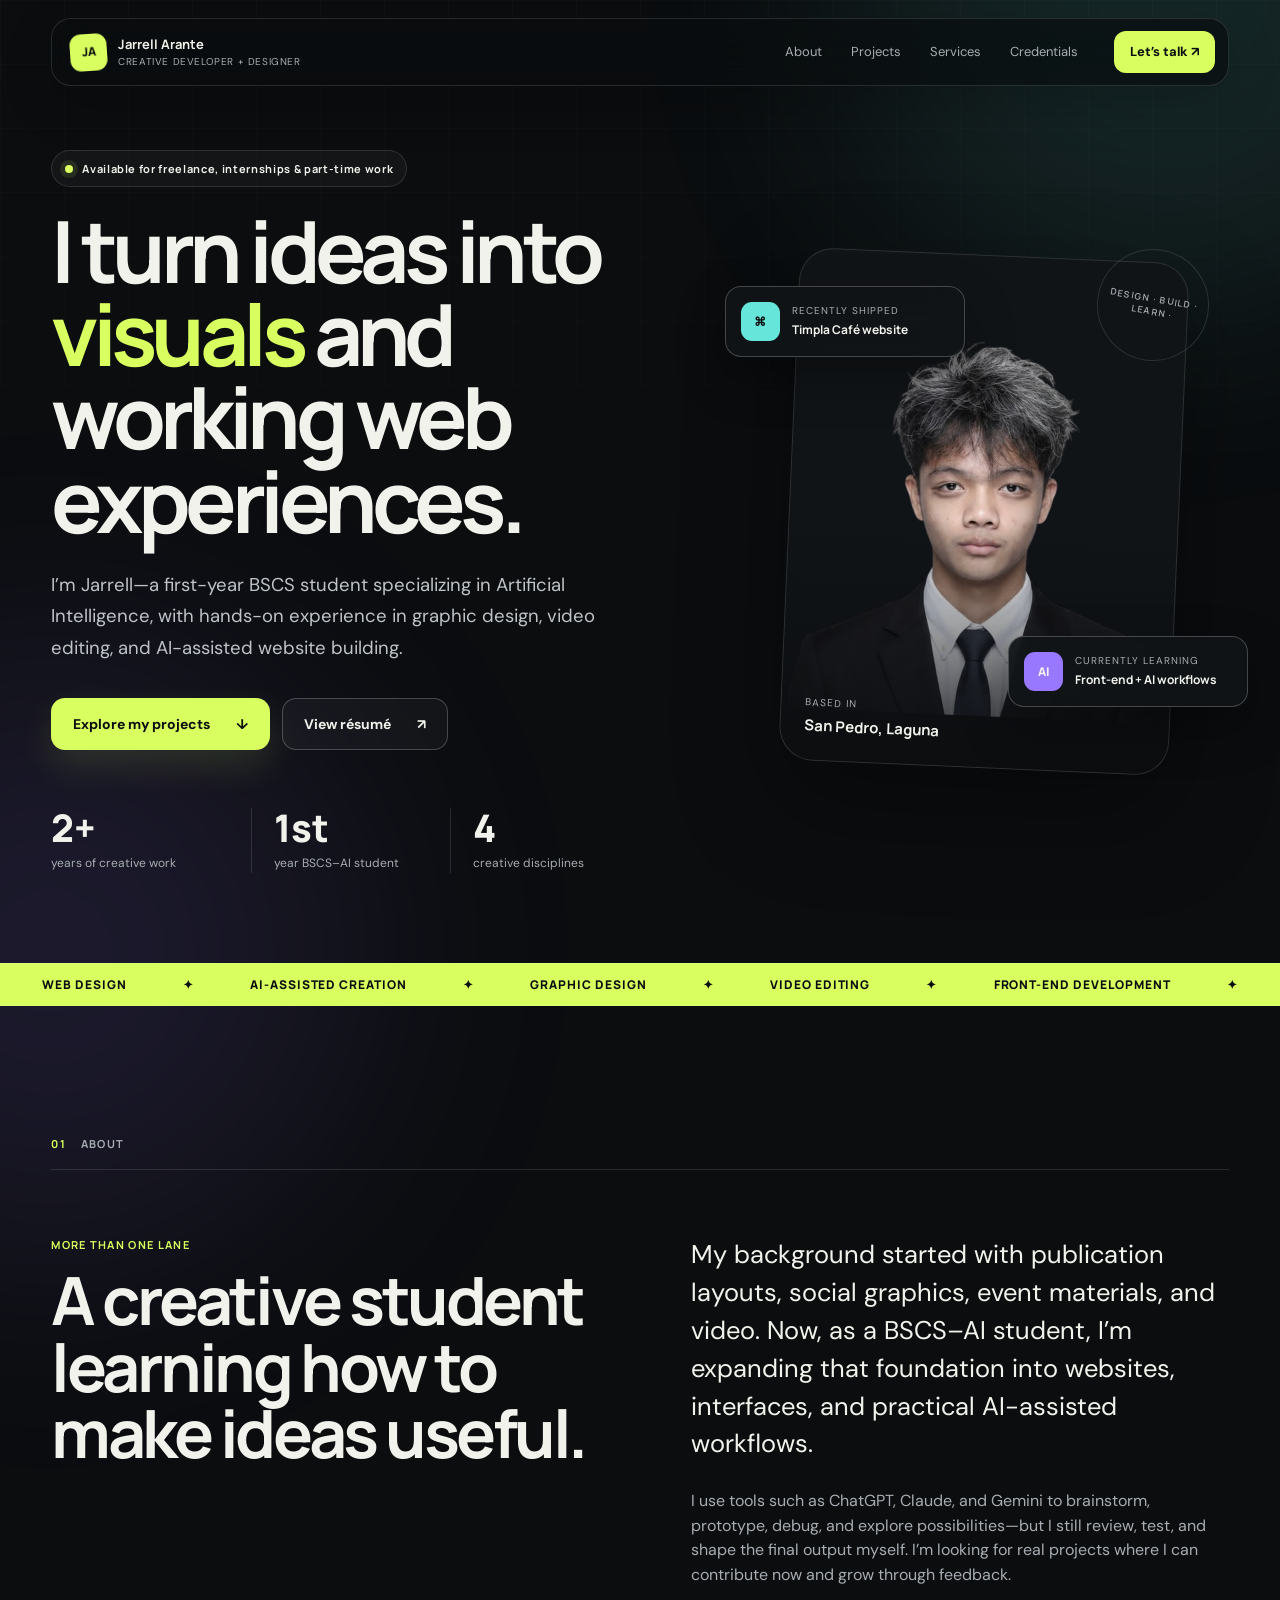
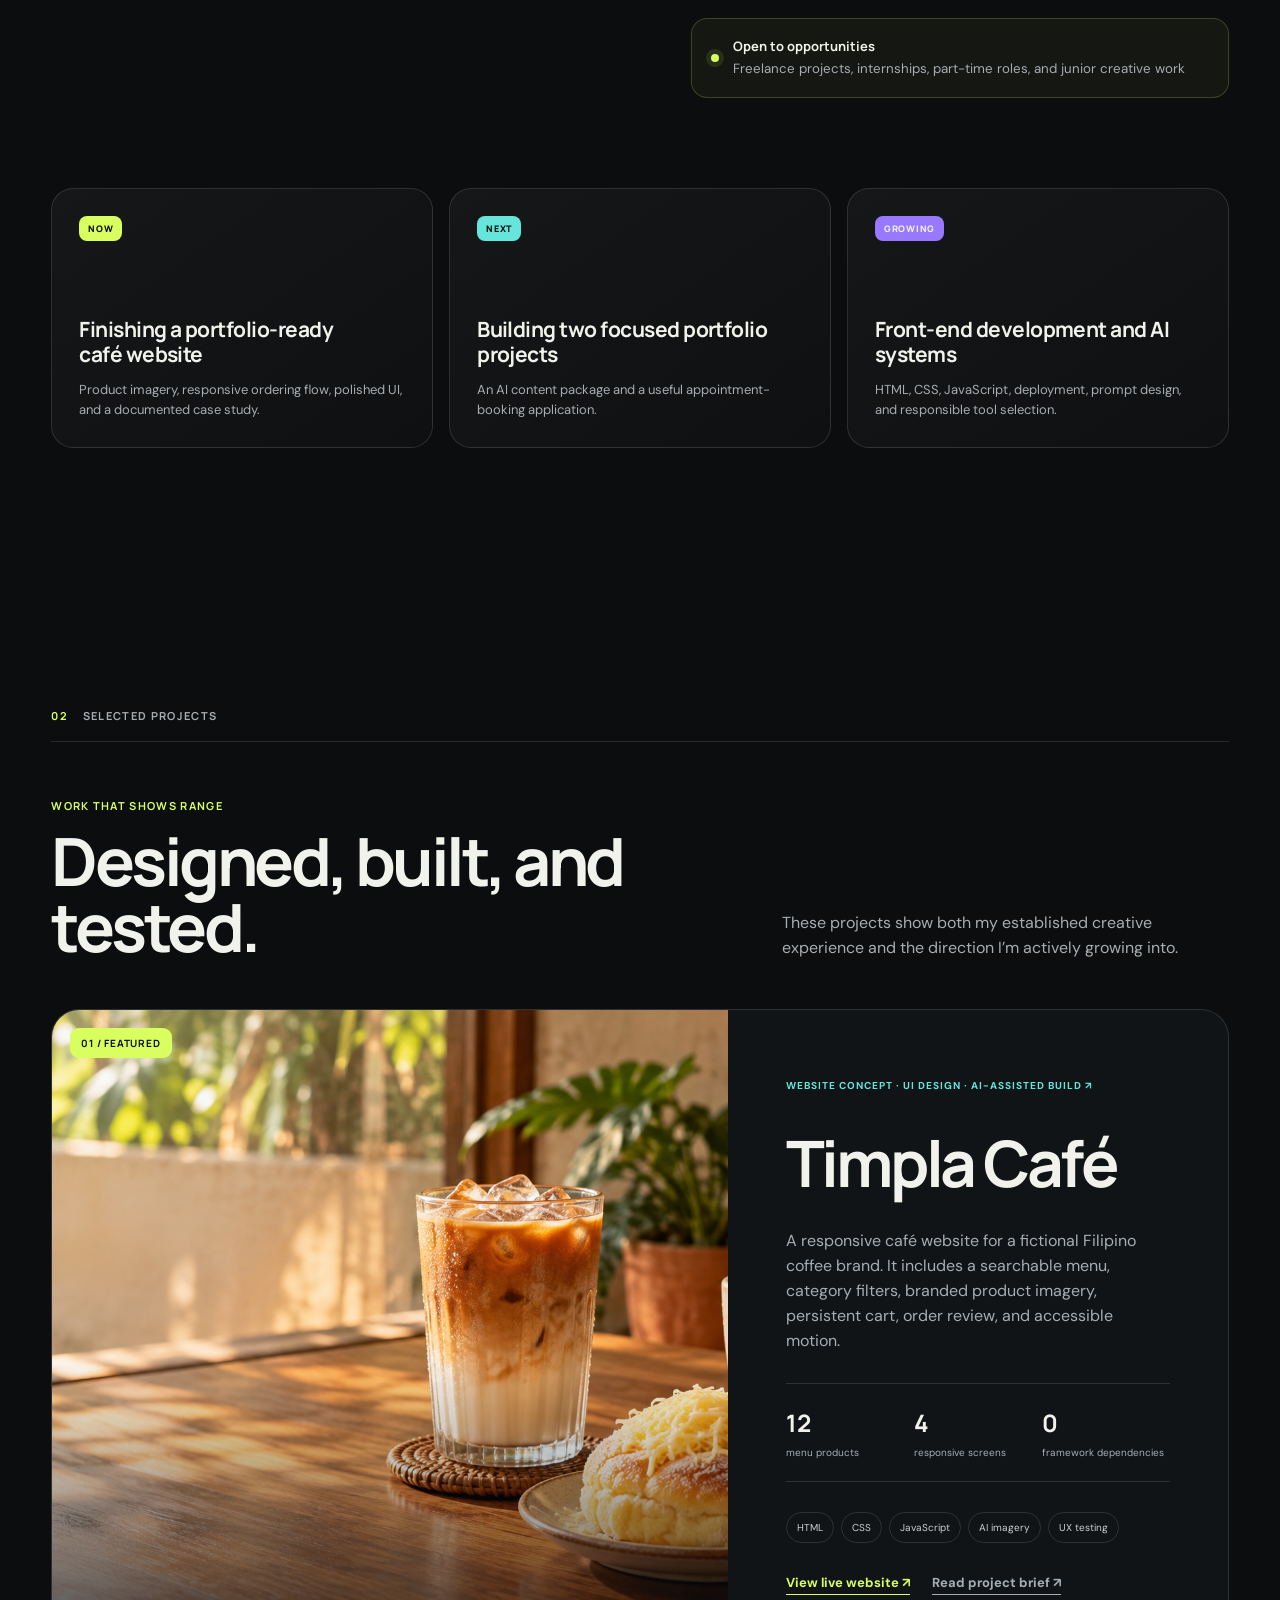
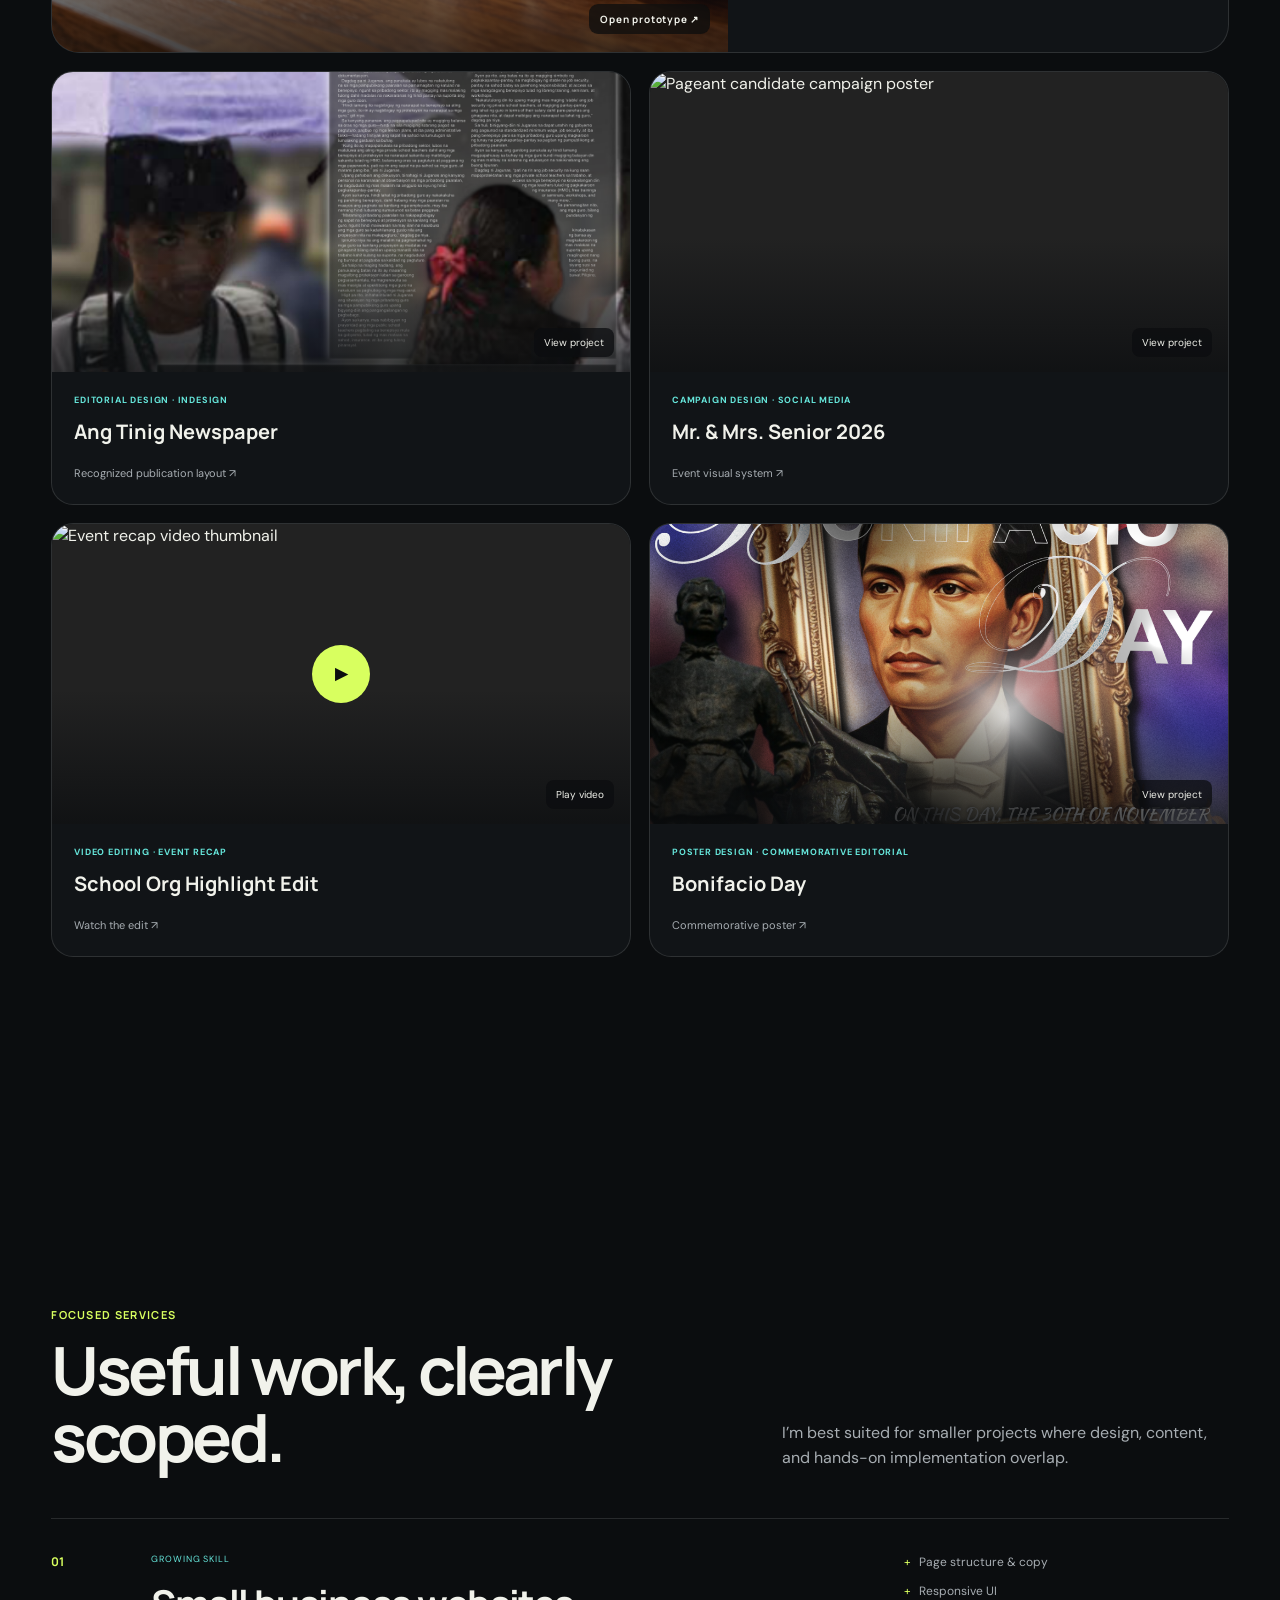
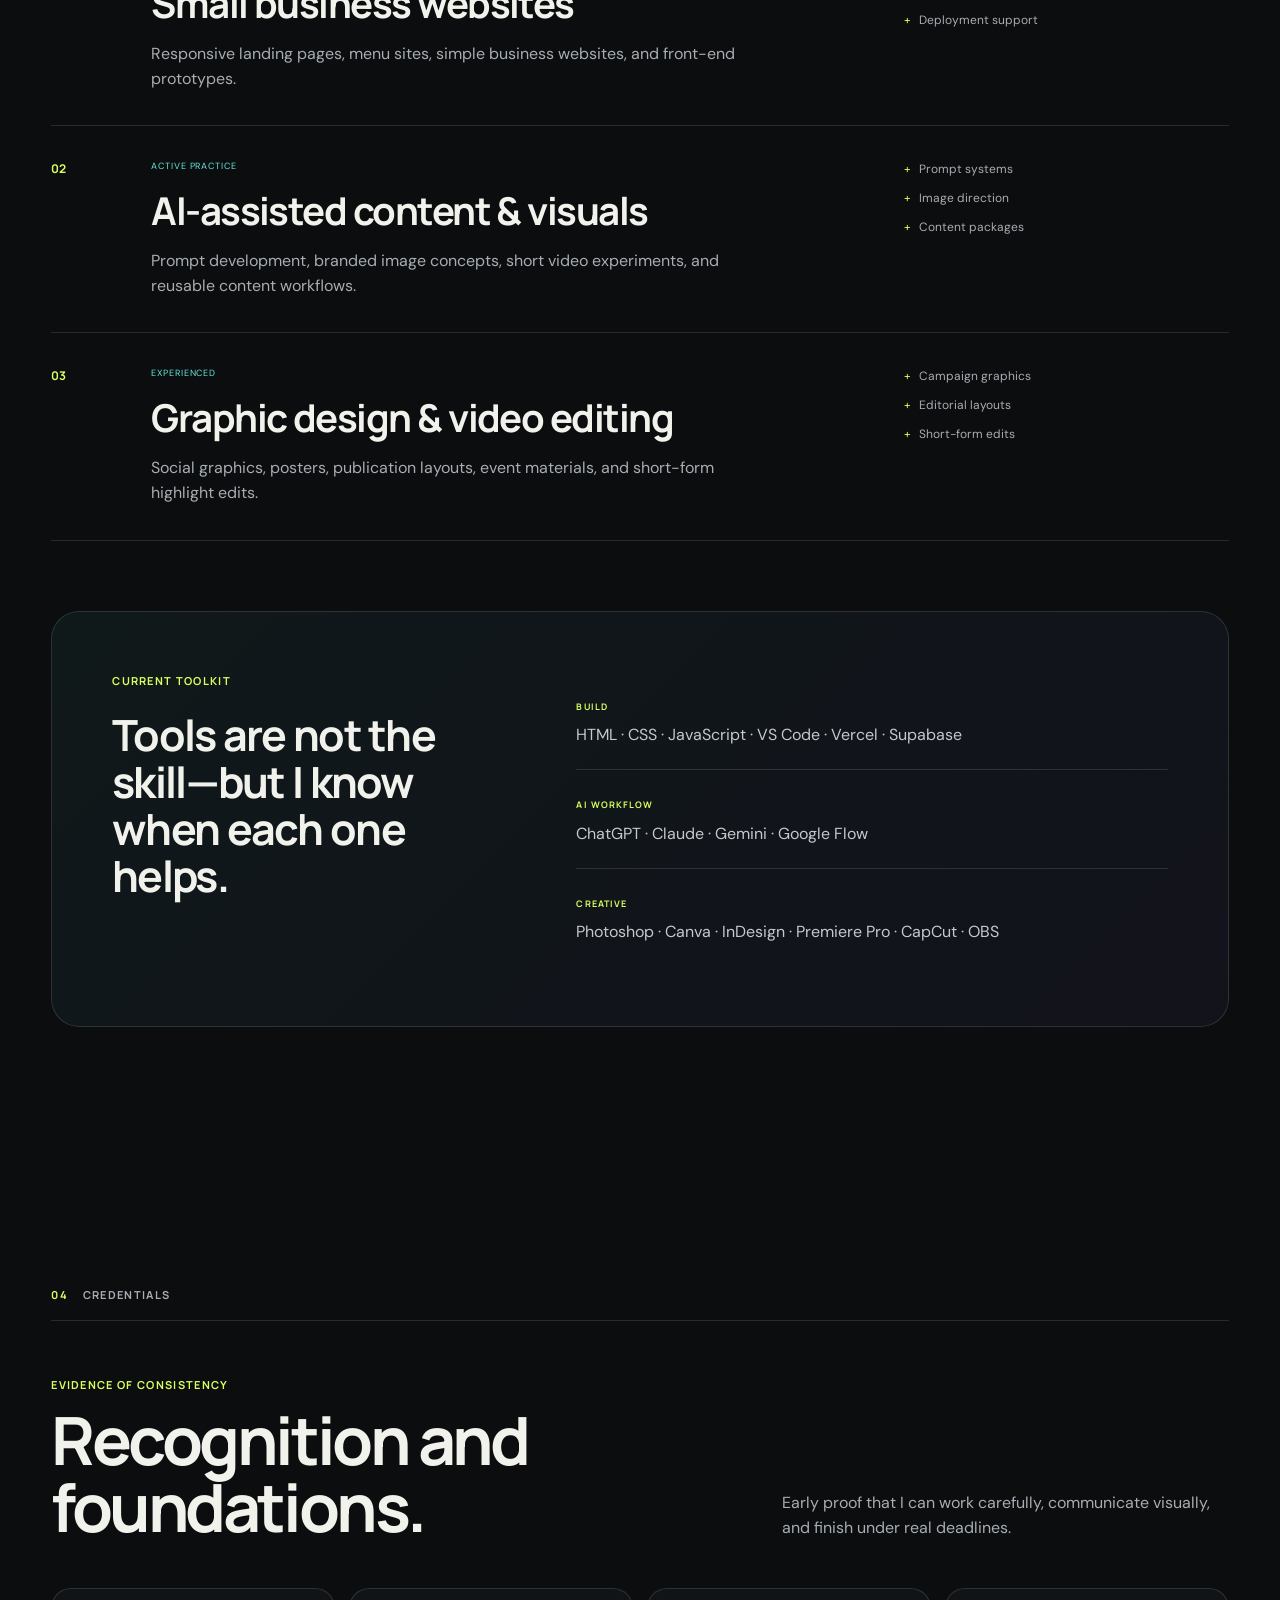
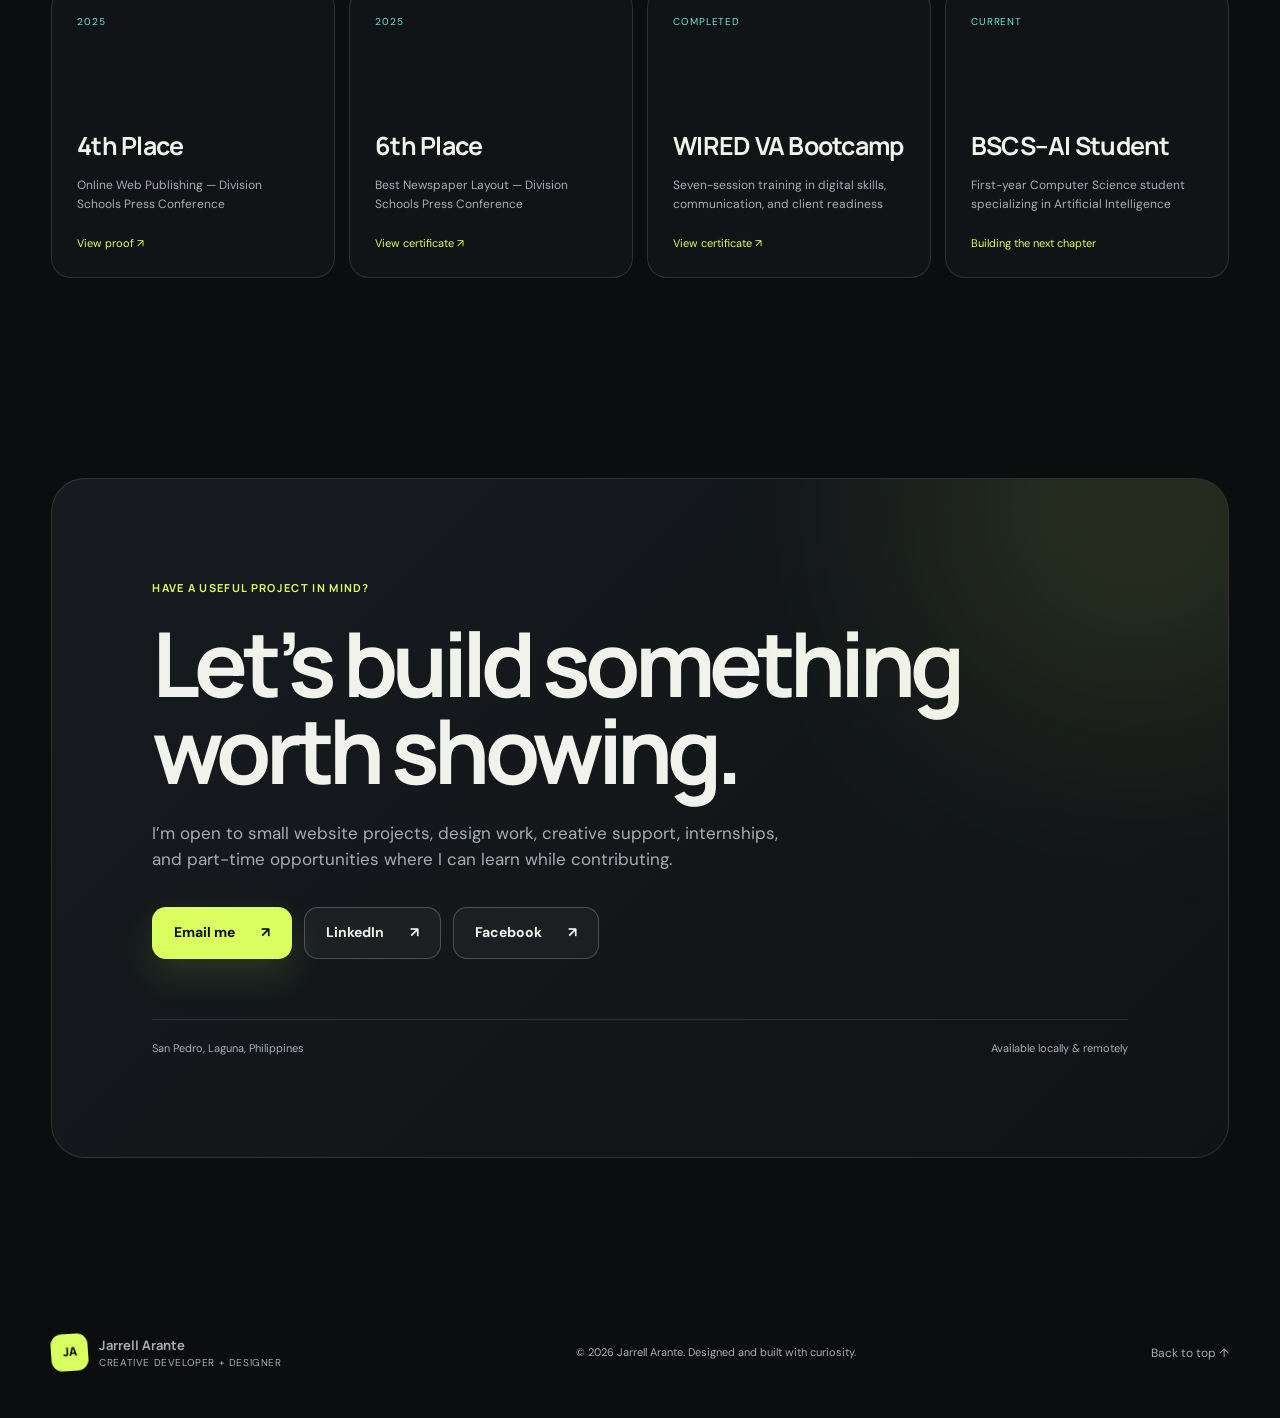
==== commit ff2807a7: "Add files via upload" ====
--- a/index.html
+++ b/index.html
@@ -61,7 +61,12 @@
       </div>
     </section>
 
-    <div class="ticker" aria-label="Skills overview"><div class="ticker-track"><span>WEB DESIGN</span><i>✦</i><span>AI-ASSISTED CREATION</span><i>✦</i><span>GRAPHIC DESIGN</span><i>✦</i><span>VIDEO EDITING</span><i>✦</i><span>FRONT-END DEVELOPMENT</span><i>✦</i><span>WEB DESIGN</span><i>✦</i><span>AI-ASSISTED CREATION</span><i>✦</i><span>GRAPHIC DESIGN</span><i>✦</i></div></div>
+    <div class="ticker" aria-label="Skills overview">
+      <div class="ticker-track">
+        <div class="ticker-group"><span>WEB DESIGN</span><i>✦</i><span>AI-ASSISTED CREATION</span><i>✦</i><span>GRAPHIC DESIGN</span><i>✦</i><span>VIDEO EDITING</span><i>✦</i><span>FRONT-END DEVELOPMENT</span><i>✦</i></div>
+        <div class="ticker-group" aria-hidden="true"><span>WEB DESIGN</span><i>✦</i><span>AI-ASSISTED CREATION</span><i>✦</i><span>GRAPHIC DESIGN</span><i>✦</i><span>VIDEO EDITING</span><i>✦</i><span>FRONT-END DEVELOPMENT</span><i>✦</i></div>
+      </div>
+    </div>
 
     <section class="section about" id="about">
       <div class="section-label reveal"><span>01</span> About</div>
@@ -99,7 +104,7 @@
         <button class="project-card reveal" type="button" data-media="./assets/work/ang-tinig-layout-preview.png" data-full="./assets/work/newspaper-layout.pdf" data-title="Ang Tinig — Newspaper Layout" data-description="Editorial layout work for a school publication recognized at the 2025 Division Schools Press Conference."><span class="project-media"><img src="./assets/work/ang-tinig-layout-preview.png" alt="Ang Tinig newspaper layout preview"><i>View project</i></span><span class="project-meta"><small>Editorial design · InDesign</small><strong>Ang Tinig Newspaper</strong><em>Recognized publication layout ↗</em></span></button>
         <button class="project-card reveal" type="button" data-media="./assets/work/pageant-candidate.png" data-full="./assets/work/pageant-candidate.png" data-title="Mr. & Mrs. Senior 2026" data-description="A candidate-centered event campaign designed as a consistent visual series."><span class="project-media"><img src="./assets/work/pageant-candidate.png" alt="Pageant candidate campaign poster"><i>View project</i></span><span class="project-meta"><small>Campaign design · Social media</small><strong>Mr. & Mrs. Senior 2026</strong><em>Event visual system ↗</em></span></button>
         <button class="project-card reveal" type="button" data-video="https://www.youtube.com/embed/HAT8vXljYAM" data-title="School Organization Event Recap" data-description="A short highlight edit focused on pacing, energy, and the moments that matter."><span class="project-media video-thumb"><img src="https://img.youtube.com/vi/HAT8vXljYAM/hqdefault.jpg" alt="Event recap video thumbnail"><i>Play video</i><b aria-hidden="true">▶</b></span><span class="project-meta"><small>Video editing · Event recap</small><strong>School Org Highlight Edit</strong><em>Watch the edit ↗</em></span></button>
-        <button class="project-card reveal" type="button" data-media="./assets/work/buwan-ng-wika.png" data-full="./assets/work/buwan-ng-wika.png" data-title="Buwan ng Wika 2025" data-description="A cultural event visual combining expressive imagery with clear information hierarchy."><span class="project-media"><img src="./assets/work/buwan-ng-wika.png" alt="Buwan ng Wika event poster"><i>View project</i></span><span class="project-meta"><small>Poster design · Cultural event</small><strong>Buwan ng Wika 2025</strong><em>Event poster ↗</em></span></button>
+        <button class="project-card reveal" type="button" data-media="./assets/work/bonifacio-day.png" data-full="./assets/work/bonifacio-day.png" data-title="Bonifacio Day" data-description="A commemorative editorial poster honoring Andres Bonifacio through layered historical imagery, expressive typography, and dramatic visual storytelling."><span class="project-media"><img src="./assets/work/bonifacio-day.png" alt="Bonifacio Day commemorative poster"><i>View project</i></span><span class="project-meta"><small>Poster design · Commemorative editorial</small><strong>Bonifacio Day</strong><em>Commemorative poster ↗</em></span></button>
       </div>
     </section>
 
--- a/styles.css
+++ b/styles.css
@@ -83,8 +83,9 @@
 .orbit-label { position: absolute; right: 4%; top: 7%; width: 112px; height: 112px; display: grid; place-items: center; color: var(--muted); border: 1px solid var(--line); border-radius: 50%; font: 600 9px/1.5 Manrope,sans-serif; letter-spacing: .15em; text-align: center; transform: rotate(10deg); }
 
 .ticker { width: 100%; overflow: hidden; border-block: 1px solid var(--line); background: var(--acid); color: var(--ink); }
-.ticker-track { width: max-content; padding: 12px 0; display: flex; align-items: center; gap: 28px; animation: ticker 26s linear infinite; font: 800 12px Manrope,sans-serif; letter-spacing: .08em; }
-.ticker-track i { font-style: normal; }
+.ticker-track { width: max-content; display: flex; animation: ticker 26s linear infinite; font: 800 12px Manrope,sans-serif; letter-spacing: .08em; will-change: transform; }
+.ticker-group { min-width: 100vw; padding: 12px 28px; display: flex; flex: 0 0 auto; align-items: center; justify-content: space-around; gap: 28px; white-space: nowrap; }
+.ticker-track i { flex: 0 0 auto; font-style: normal; }
 @keyframes ticker { to { transform: translateX(-50%); } }
 
 .section { width: min(var(--max),92vw); margin: 0 auto; padding: 130px 0; scroll-margin-top: 90px; }
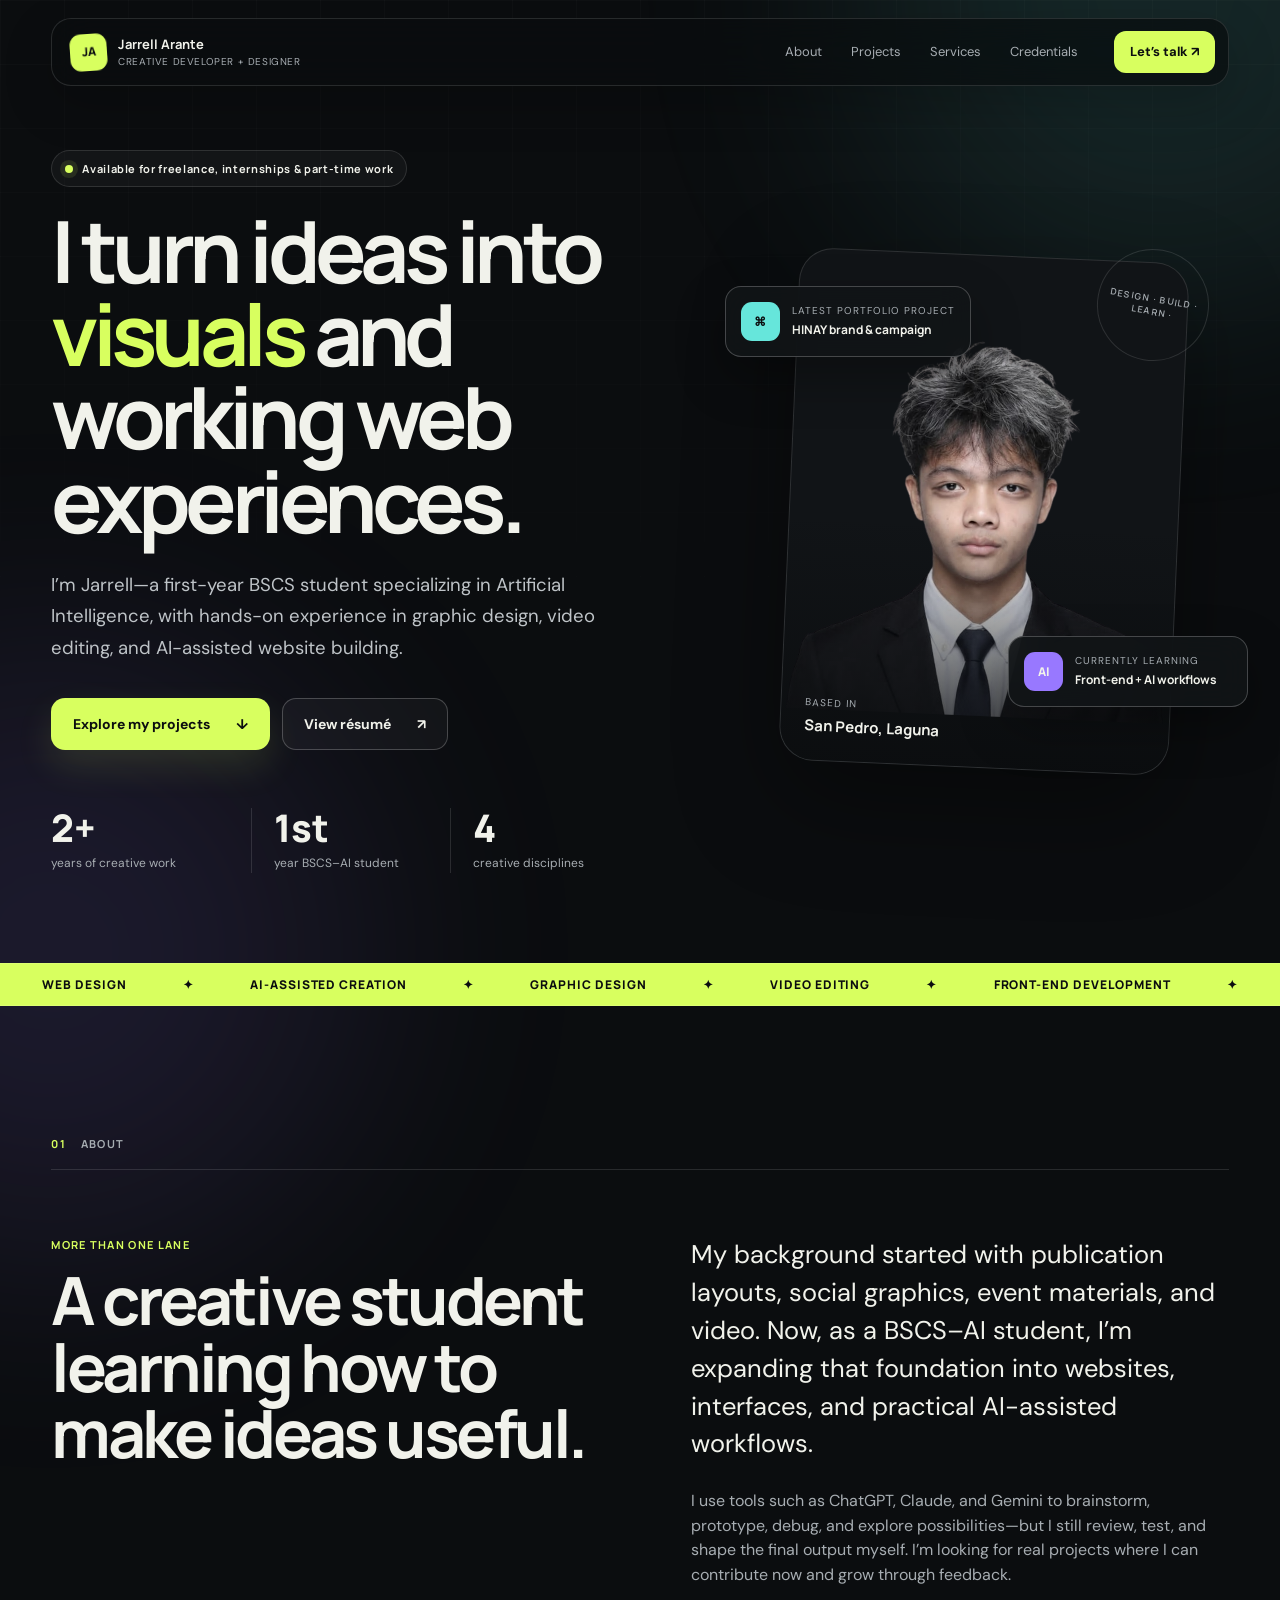
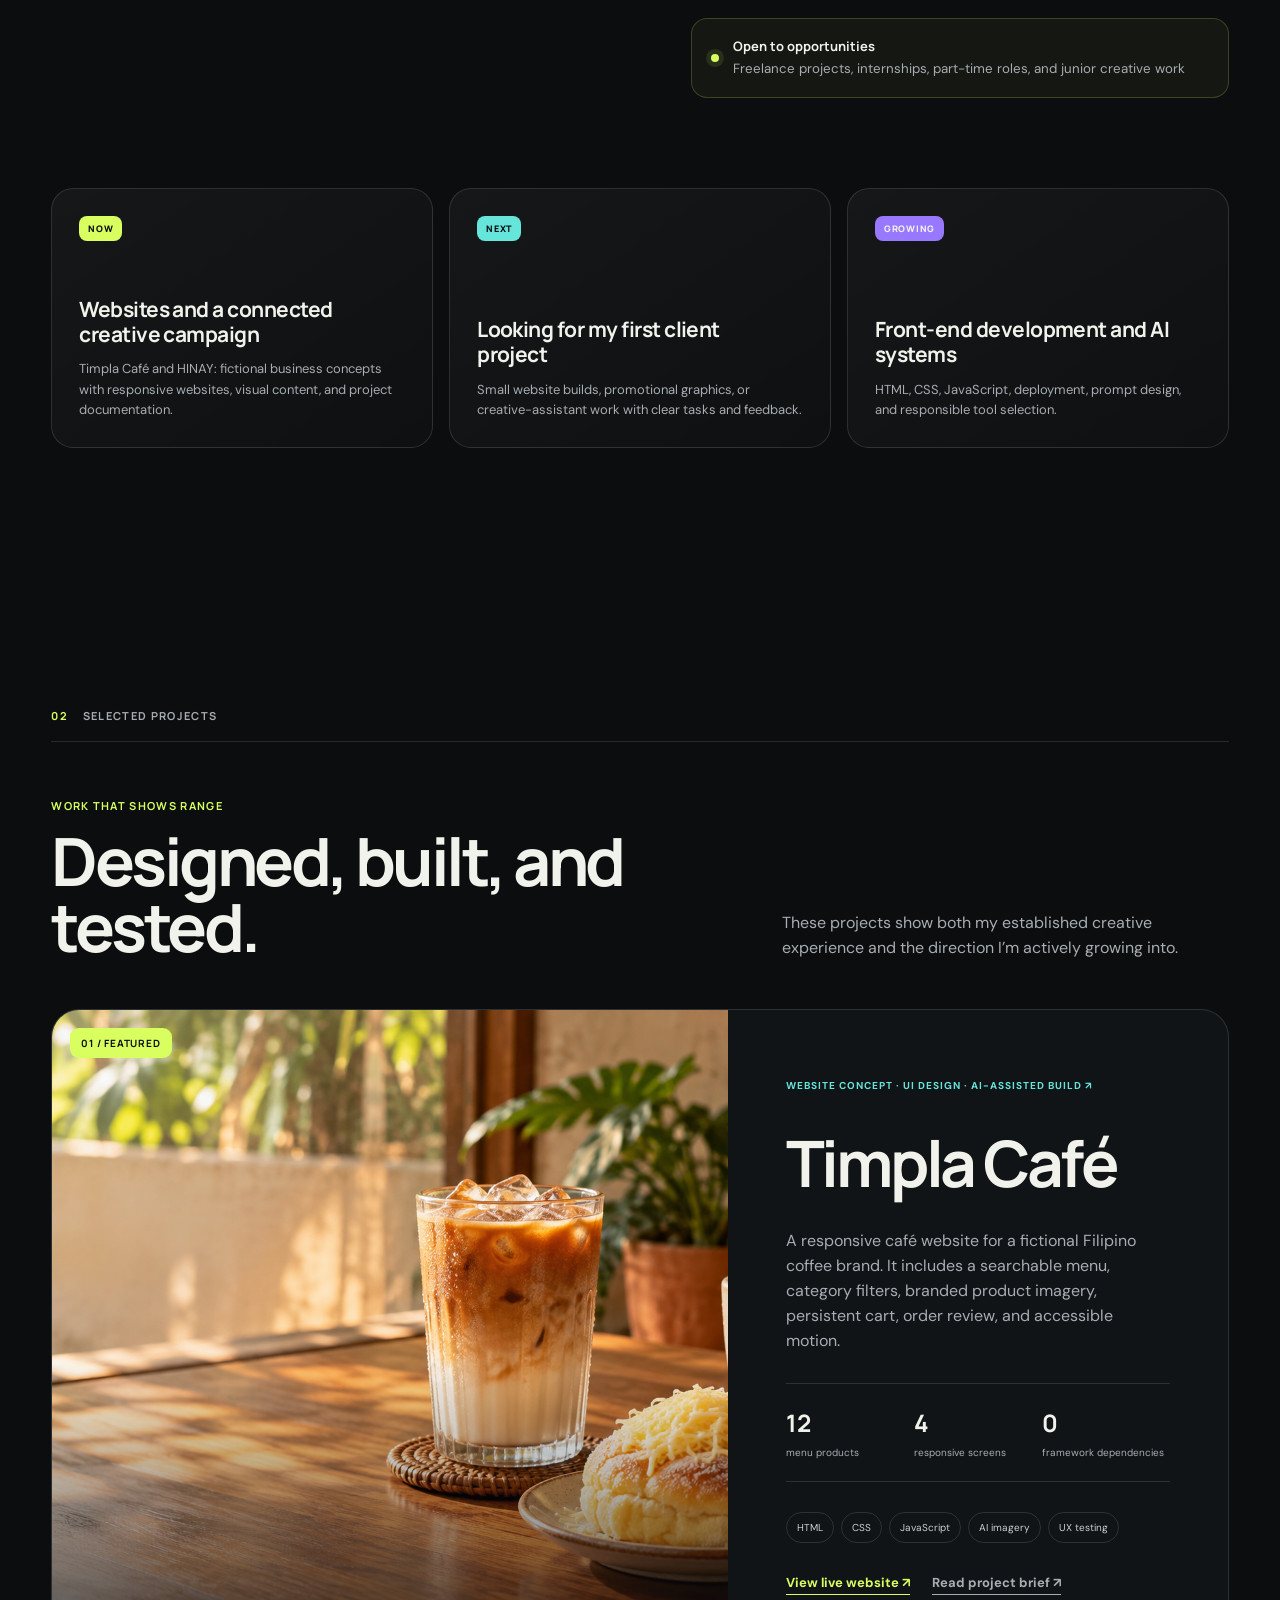
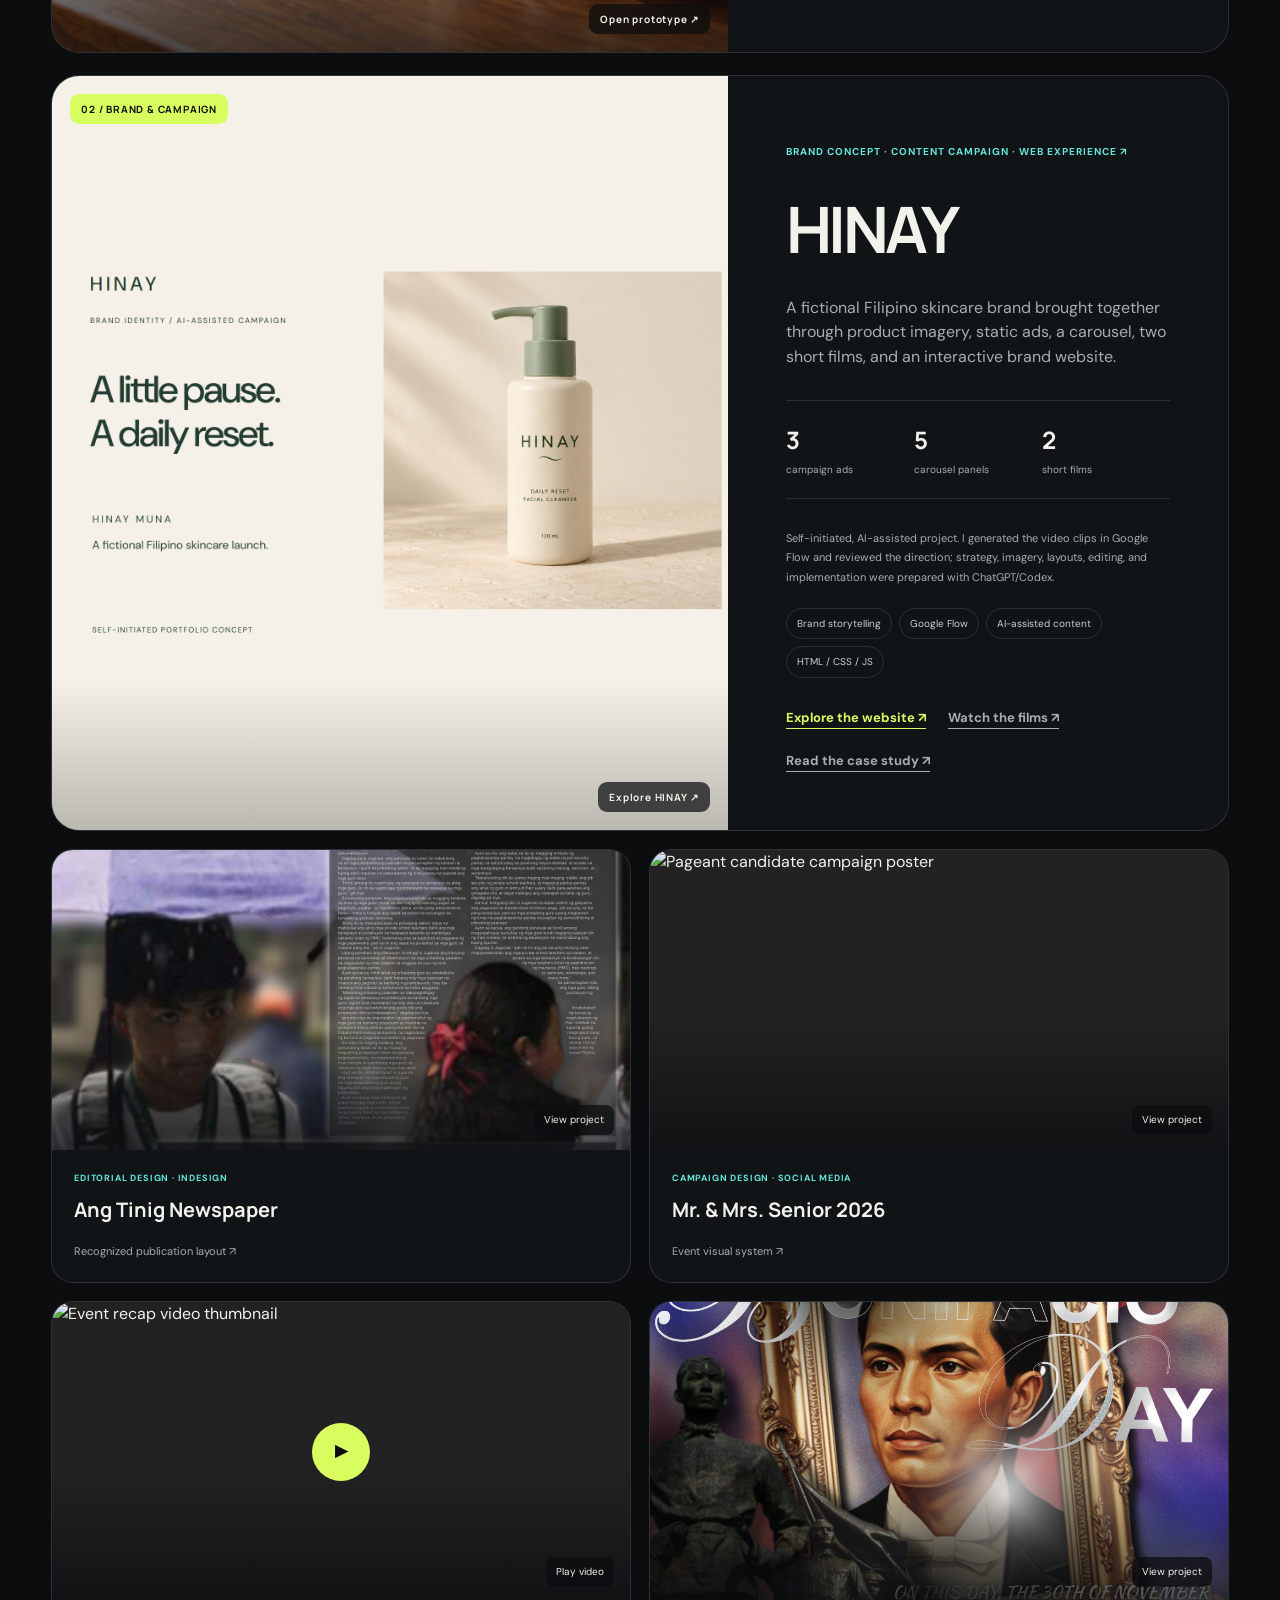
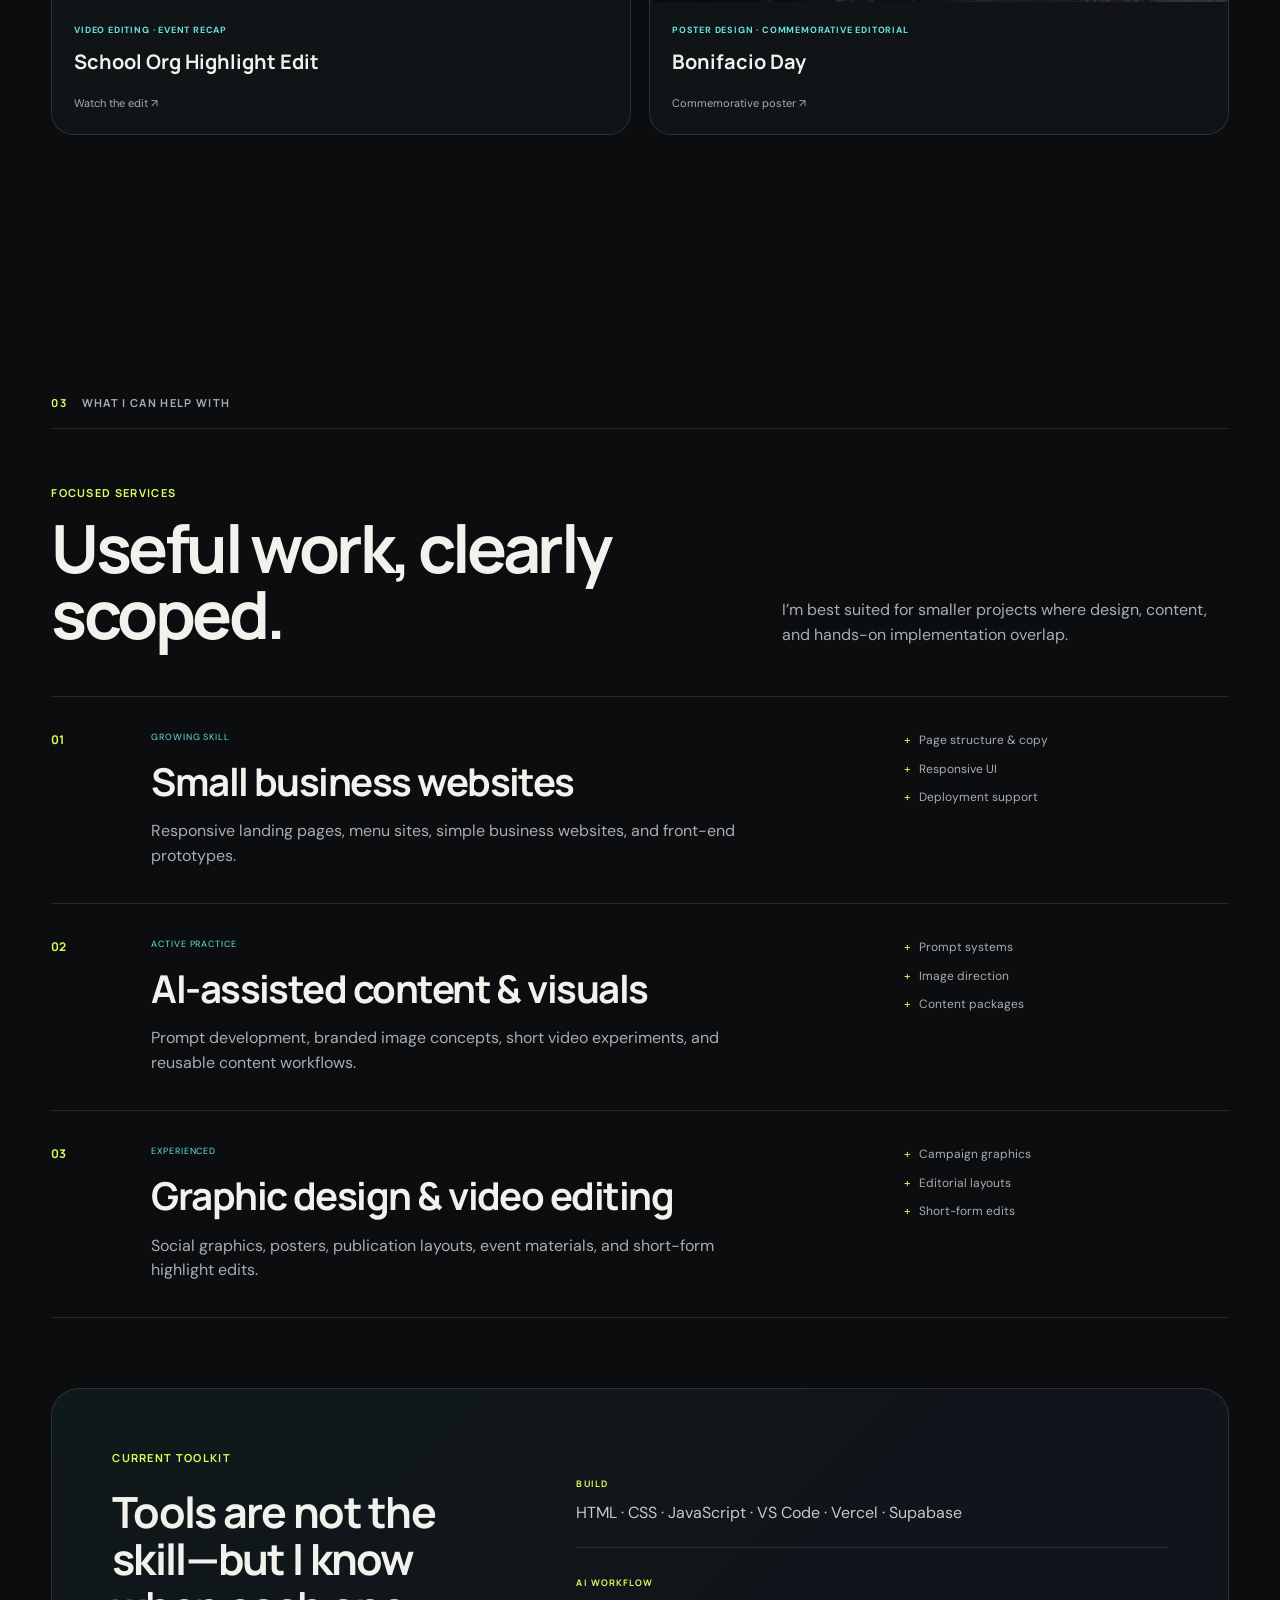
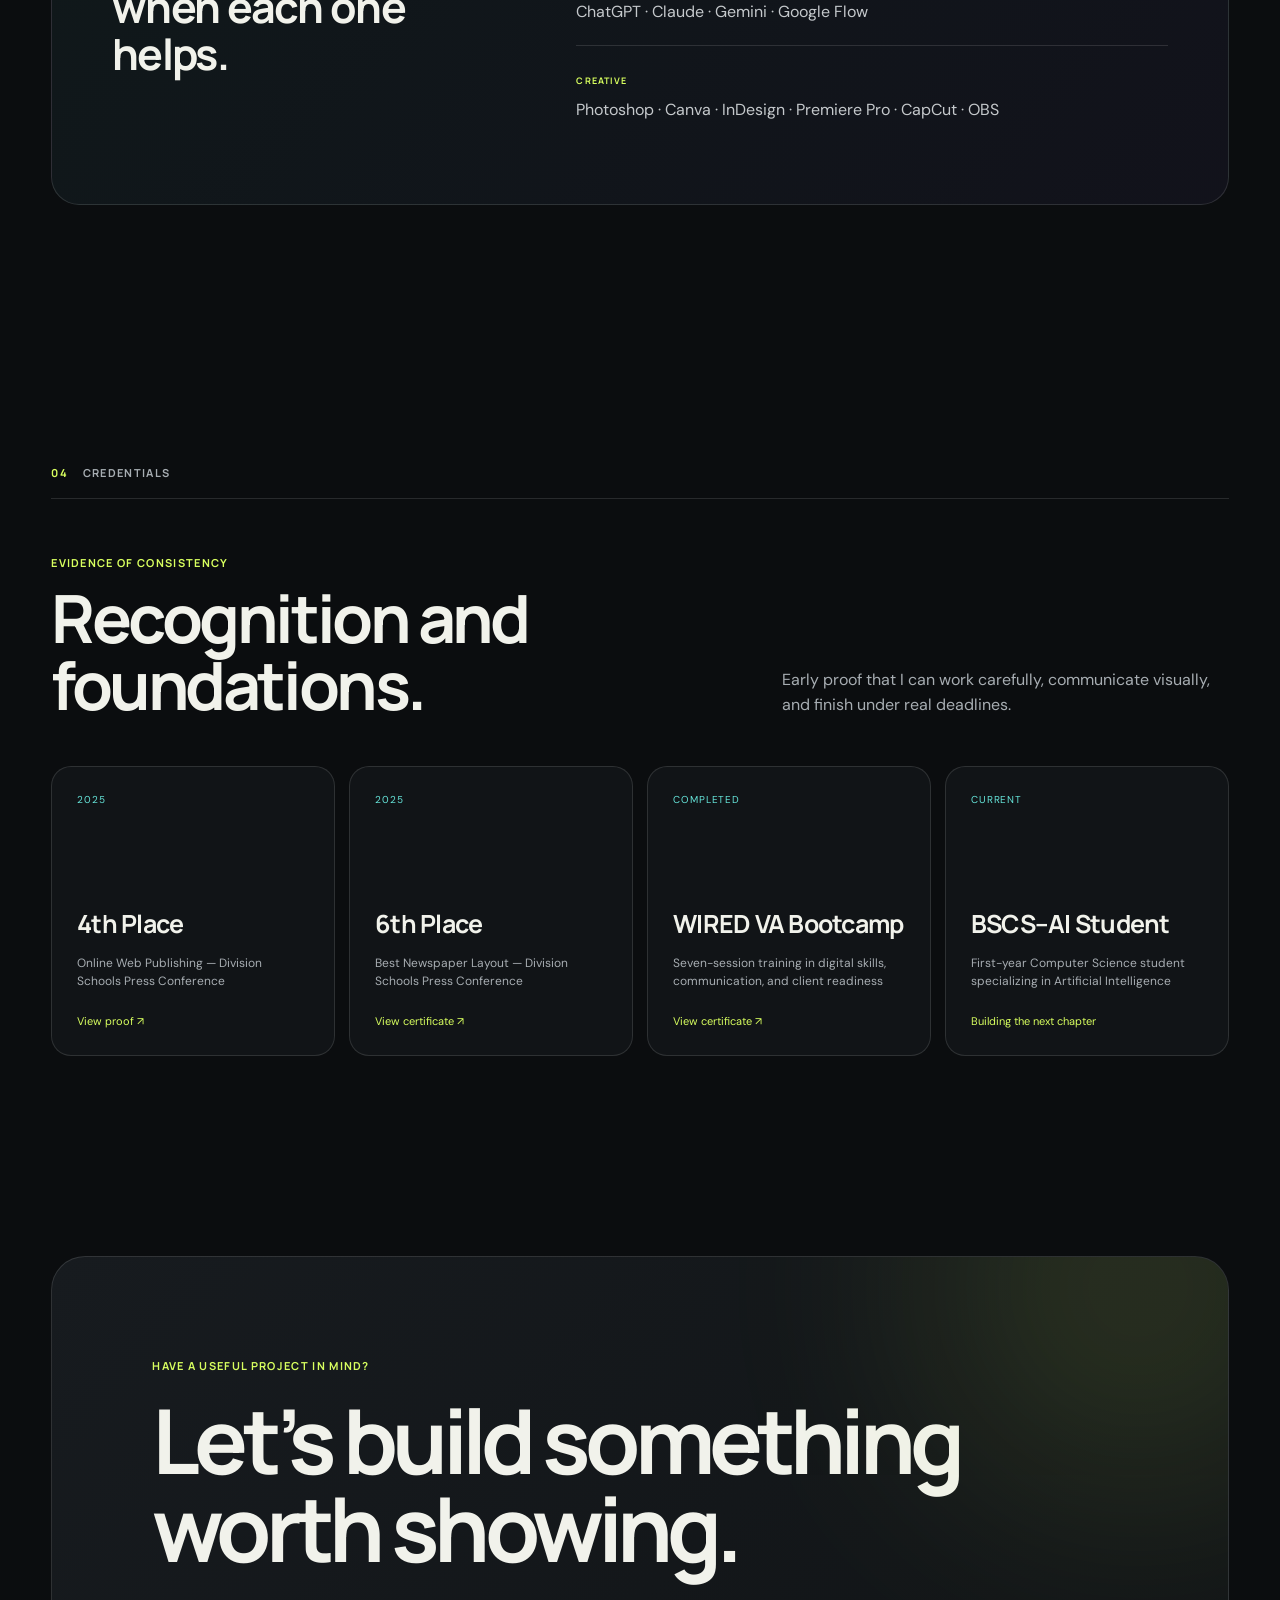
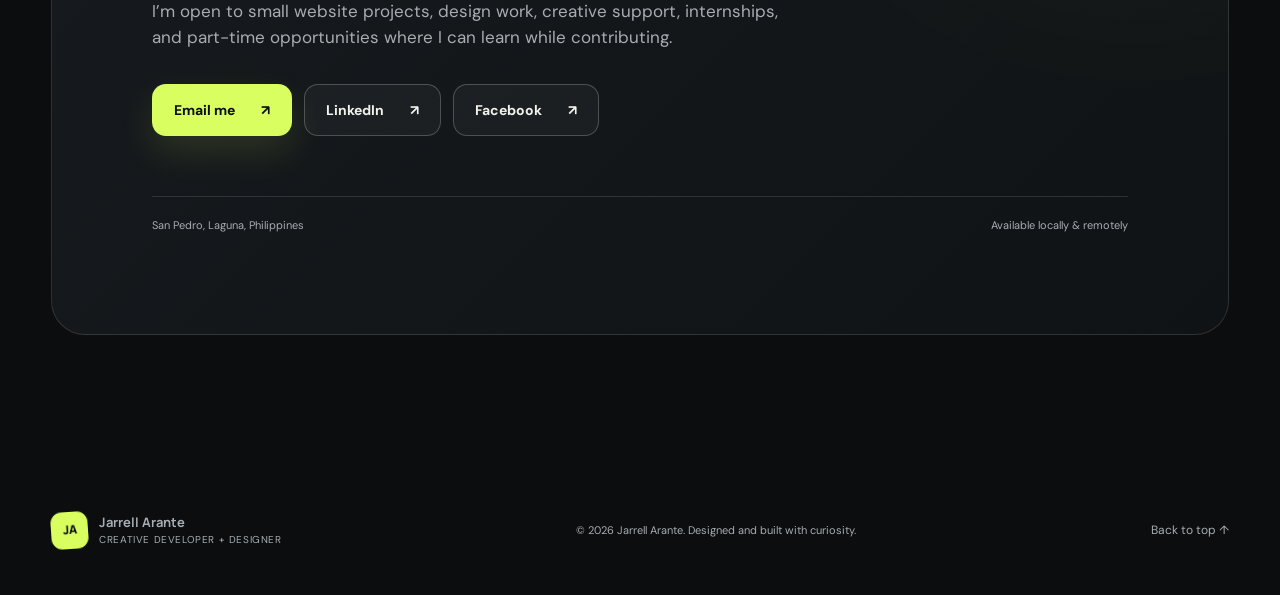
==== commit 1035b8b4: "Publish HINAY campaign and feature it in portfolio" ====
--- a/index.html
+++ b/index.html
@@ -55,7 +55,7 @@
           <img src="./assets/jarrell-arante.png" alt="Portrait of Jarrell Arante">
           <div class="portrait-caption"><span>Based in</span><strong>San Pedro, Laguna</strong></div>
         </div>
-        <article class="floating-note note-build"><span class="note-icon">⌘</span><div><small>Recently shipped</small><strong>Timpla Café website</strong></div></article>
+        <article class="floating-note note-build"><span class="note-icon">⌘</span><div><small>Latest portfolio project</small><strong>HINAY brand & campaign</strong></div></article>
         <article class="floating-note note-learn"><span class="note-icon">AI</span><div><small>Currently learning</small><strong>Front-end + AI workflows</strong></div></article>
         <div class="orbit-label">DESIGN · BUILD · LEARN ·</div>
       </div>
@@ -79,8 +79,8 @@
         </div>
       </div>
       <div class="status-grid">
-        <article class="status-card reveal"><span class="status-number">NOW</span><h3>Finishing a portfolio-ready café website</h3><p>Product imagery, responsive ordering flow, polished UI, and a documented case study.</p></article>
-        <article class="status-card reveal"><span class="status-number">NEXT</span><h3>Building two focused portfolio projects</h3><p>An AI content package and a useful appointment-booking application.</p></article>
+        <article class="status-card reveal"><span class="status-number">NOW</span><h3>Websites and a connected creative campaign</h3><p>Timpla Café and HINAY: fictional business concepts with responsive websites, visual content, and project documentation.</p></article>
+        <article class="status-card reveal"><span class="status-number">NEXT</span><h3>Looking for my first client project</h3><p>Small website builds, promotional graphics, or creative-assistant work with clear tasks and feedback.</p></article>
         <article class="status-card reveal"><span class="status-number">GROWING</span><h3>Front-end development and AI systems</h3><p>HTML, CSS, JavaScript, deployment, prompt design, and responsible tool selection.</p></article>
       </div>
     </section>
@@ -98,6 +98,19 @@
           <ul class="project-results"><li><strong>12</strong><span>menu products</span></li><li><strong>4</strong><span>responsive screens</span></li><li><strong>0</strong><span>framework dependencies</span></li></ul>
           <div class="tag-list"><span>HTML</span><span>CSS</span><span>JavaScript</span><span>AI imagery</span><span>UX testing</span></div>
           <div class="project-actions"><a class="text-link" href="https://timpla-cafe-six.vercel.app/" target="_blank" rel="noopener noreferrer">View live website ↗</a><a class="text-link muted" href="./projects/timpla-cafe/PROJECT_BRIEF.md" target="_blank" rel="noopener noreferrer">Read project brief ↗</a></div>
+        </div>
+      </article>
+      <article class="featured-project hinay-featured reveal" id="hinay-project">
+        <a class="featured-image" href="./projects/hinay/" aria-label="Explore the HINAY brand and campaign website">
+          <img src="./projects/hinay/portfolio/project-cover.png" alt="HINAY Daily Reset skincare campaign: cream-and-sage packaging and the message A little pause. A daily reset." loading="lazy"><span class="project-index">02 / BRAND & CAMPAIGN</span><span class="image-action">Explore HINAY ↗</span>
+        </a>
+        <div class="featured-copy">
+          <p class="project-type"><a href="./projects/hinay/">Brand concept · Content campaign · Web experience ↗</a></p><h3><a class="project-title-link" href="./projects/hinay/">HINAY</a></h3>
+          <p>A fictional Filipino skincare brand brought together through product imagery, static ads, a carousel, two short films, and an interactive brand website.</p>
+          <ul class="project-results"><li><strong>3</strong><span>campaign ads</span></li><li><strong>5</strong><span>carousel panels</span></li><li><strong>2</strong><span>short films</span></li></ul>
+          <p class="project-credit">Self-initiated, AI-assisted project. I generated the video clips in Google Flow and reviewed the direction; strategy, imagery, layouts, editing, and implementation were prepared with ChatGPT/Codex.</p>
+          <div class="tag-list"><span>Brand storytelling</span><span>Google Flow</span><span>AI-assisted content</span><span>HTML / CSS / JS</span></div>
+          <div class="project-actions"><a class="text-link" href="./projects/hinay/">Explore the website ↗</a><a class="text-link muted" href="./projects/hinay/#films">Watch the films ↗</a><a class="text-link muted" href="./projects/hinay/case-study.html">Read the case study ↗</a></div>
         </div>
       </article>
       <div class="project-grid">
--- a/styles.css
+++ b/styles.css
@@ -113,6 +113,11 @@
 .status-card p { margin: 0; color: var(--muted); font-size: 13px; }
 
 .featured-project { min-height: 570px; display: grid; grid-template-columns: 1.15fr .85fr; overflow: hidden; border: 1px solid var(--line); border-radius: var(--radius); background: var(--surface); }
+.hinay-featured { margin-top: 22px; }
+.hinay-featured .featured-image { background: #f5f1e8; display: flex; align-items: center; }
+.hinay-featured .featured-image img { height: auto; object-fit: contain; }
+.hinay-featured .featured-image::after { background: linear-gradient(180deg,transparent 80%,rgba(11,13,15,.25)); }
+.hinay-featured .featured-copy > .project-credit { font-size: 11px; line-height: 1.8; margin-bottom: 20px; }
 .featured-image { position: relative; min-height: 500px; overflow: hidden; background: #2b1a12; }
 .featured-image::after { content:""; position:absolute; inset:0; background:linear-gradient(180deg,transparent 55%,rgba(11,13,15,.72)); pointer-events:none; }
 .featured-image img { width: 100%; height: 100%; display: block; object-fit: cover; transition: transform .7s var(--ease); }
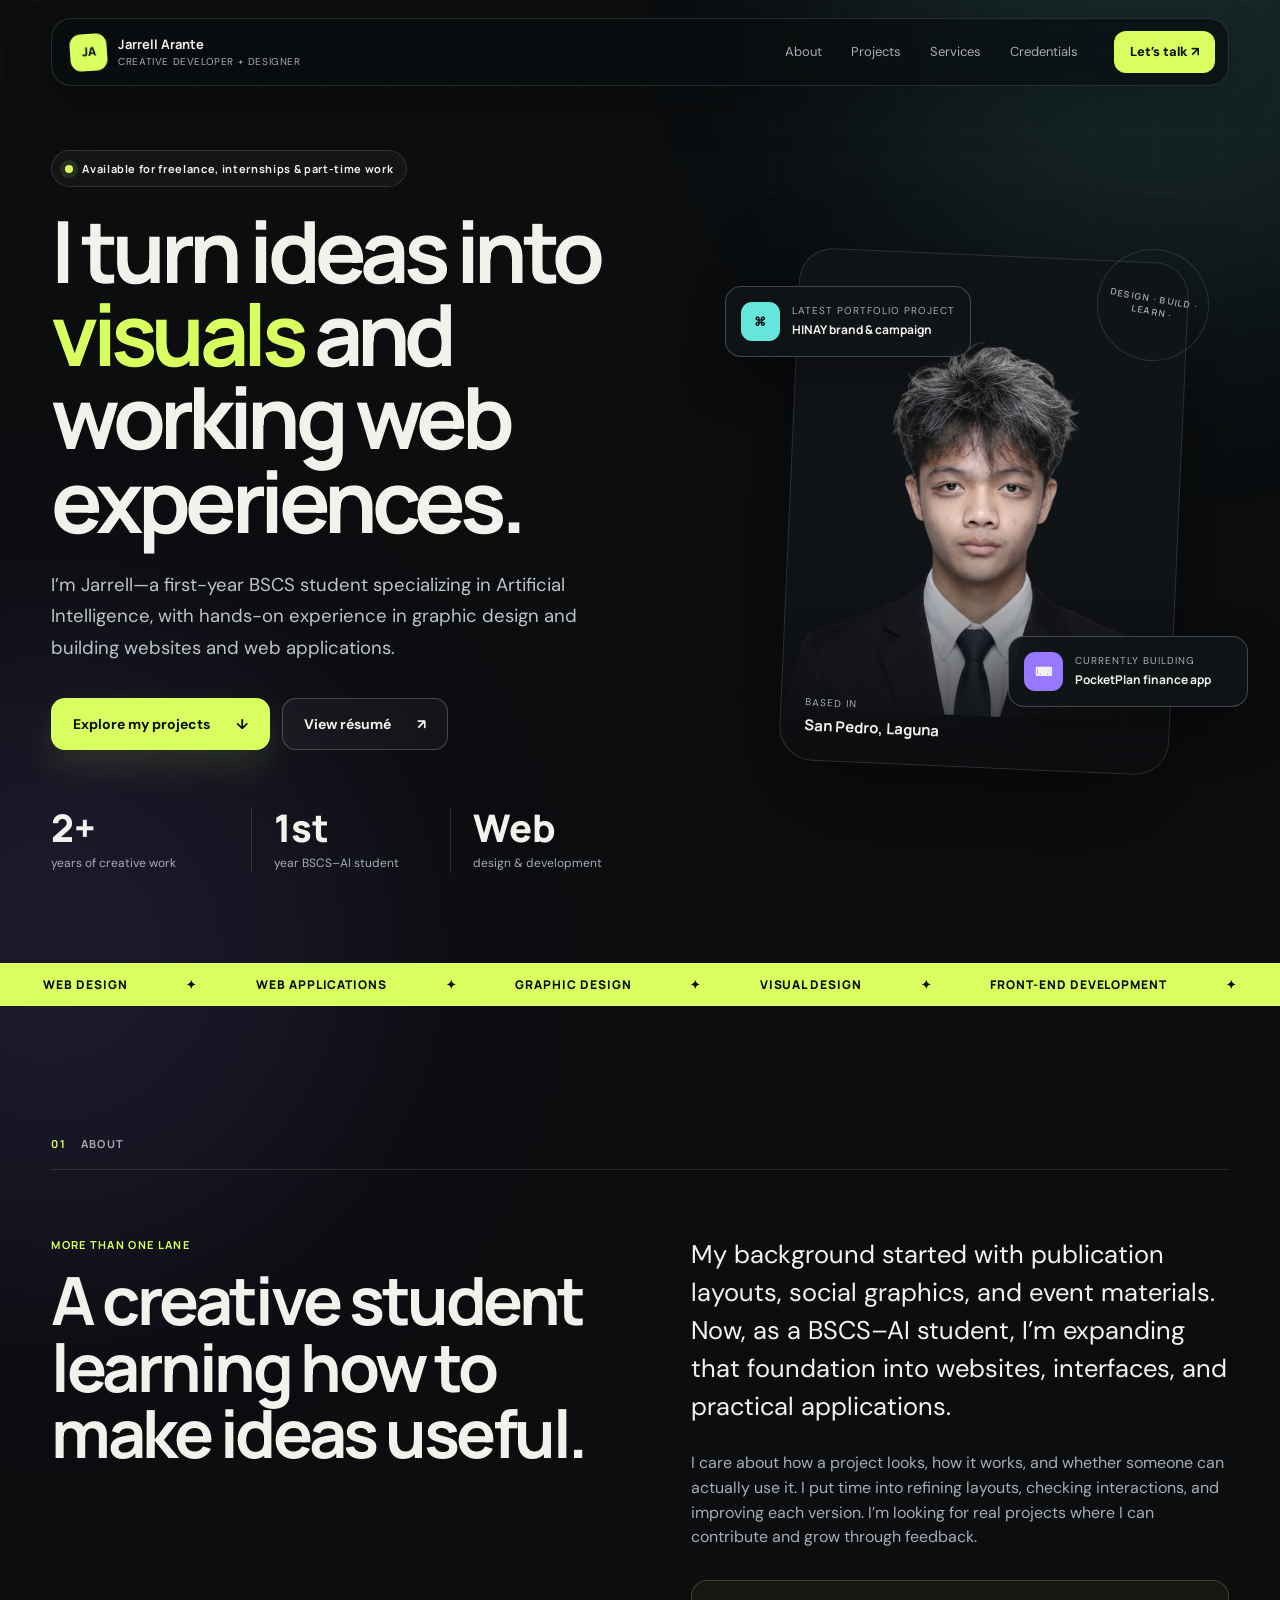
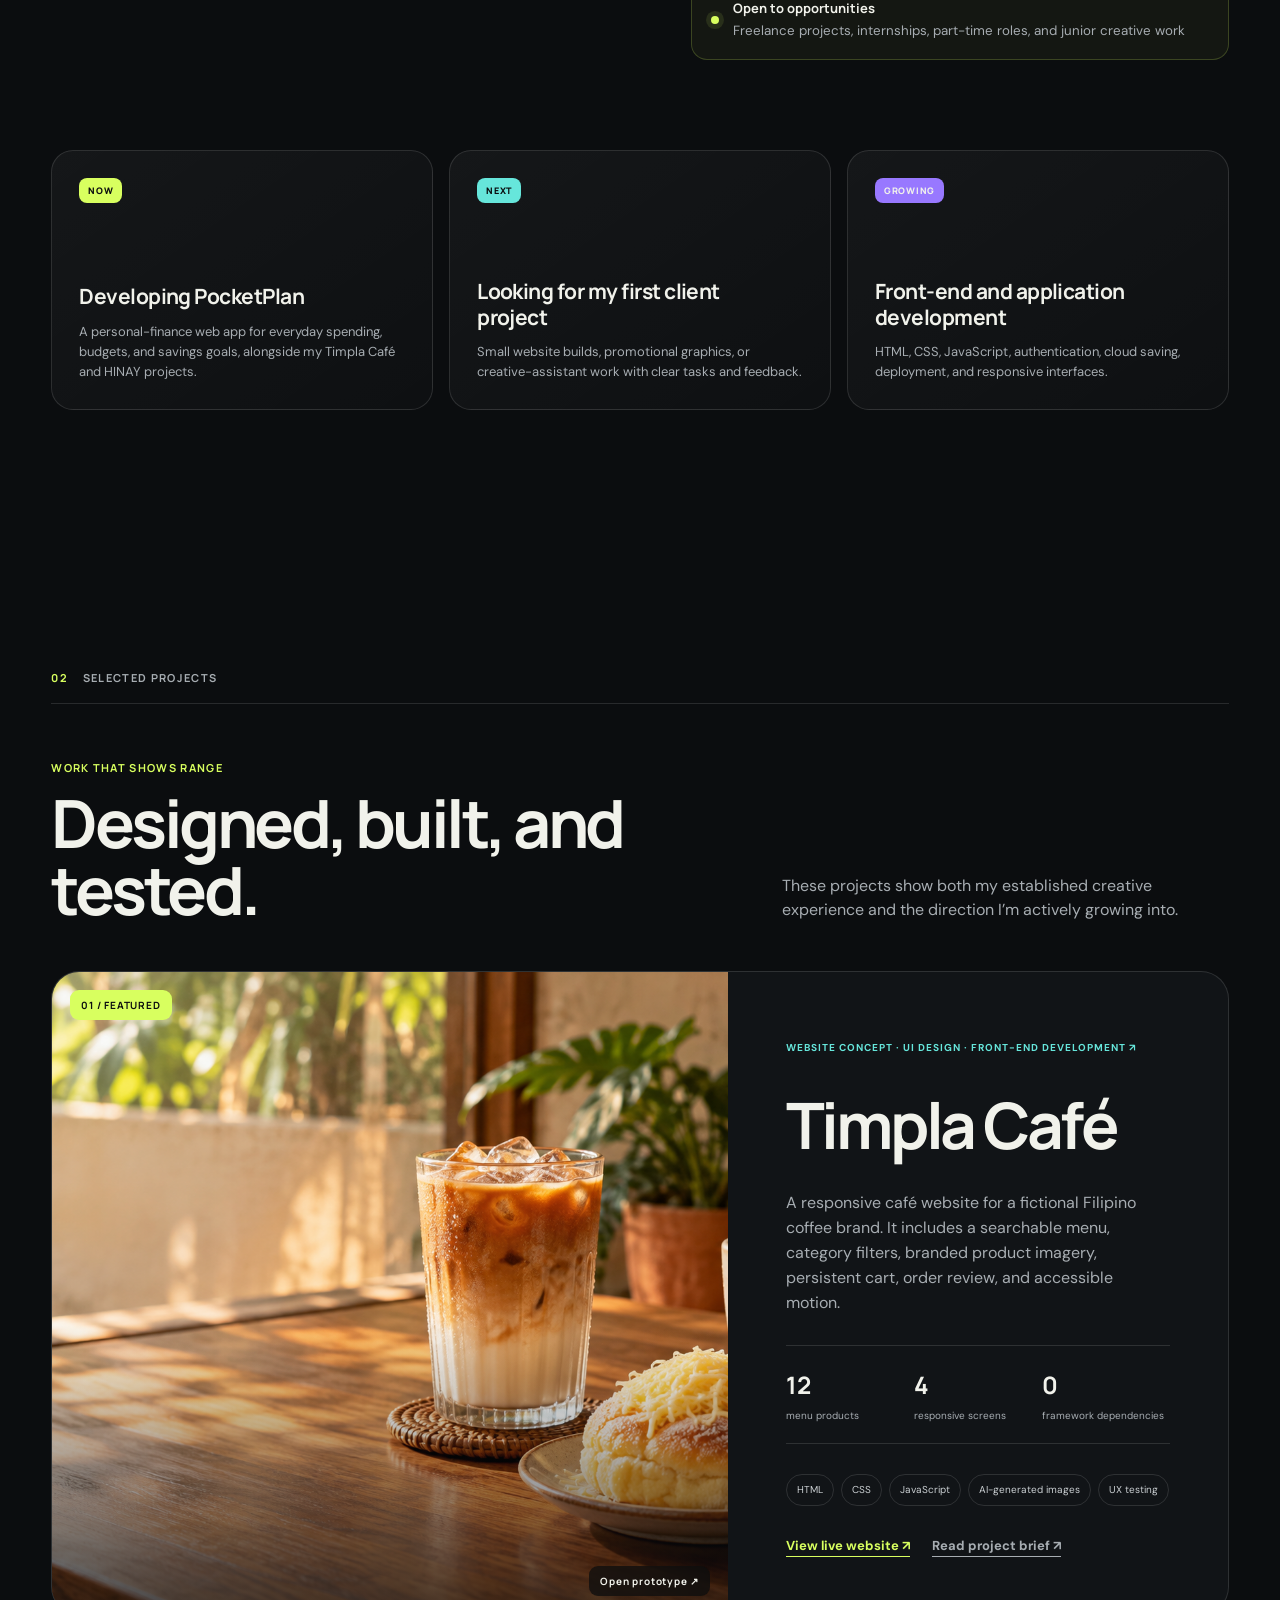
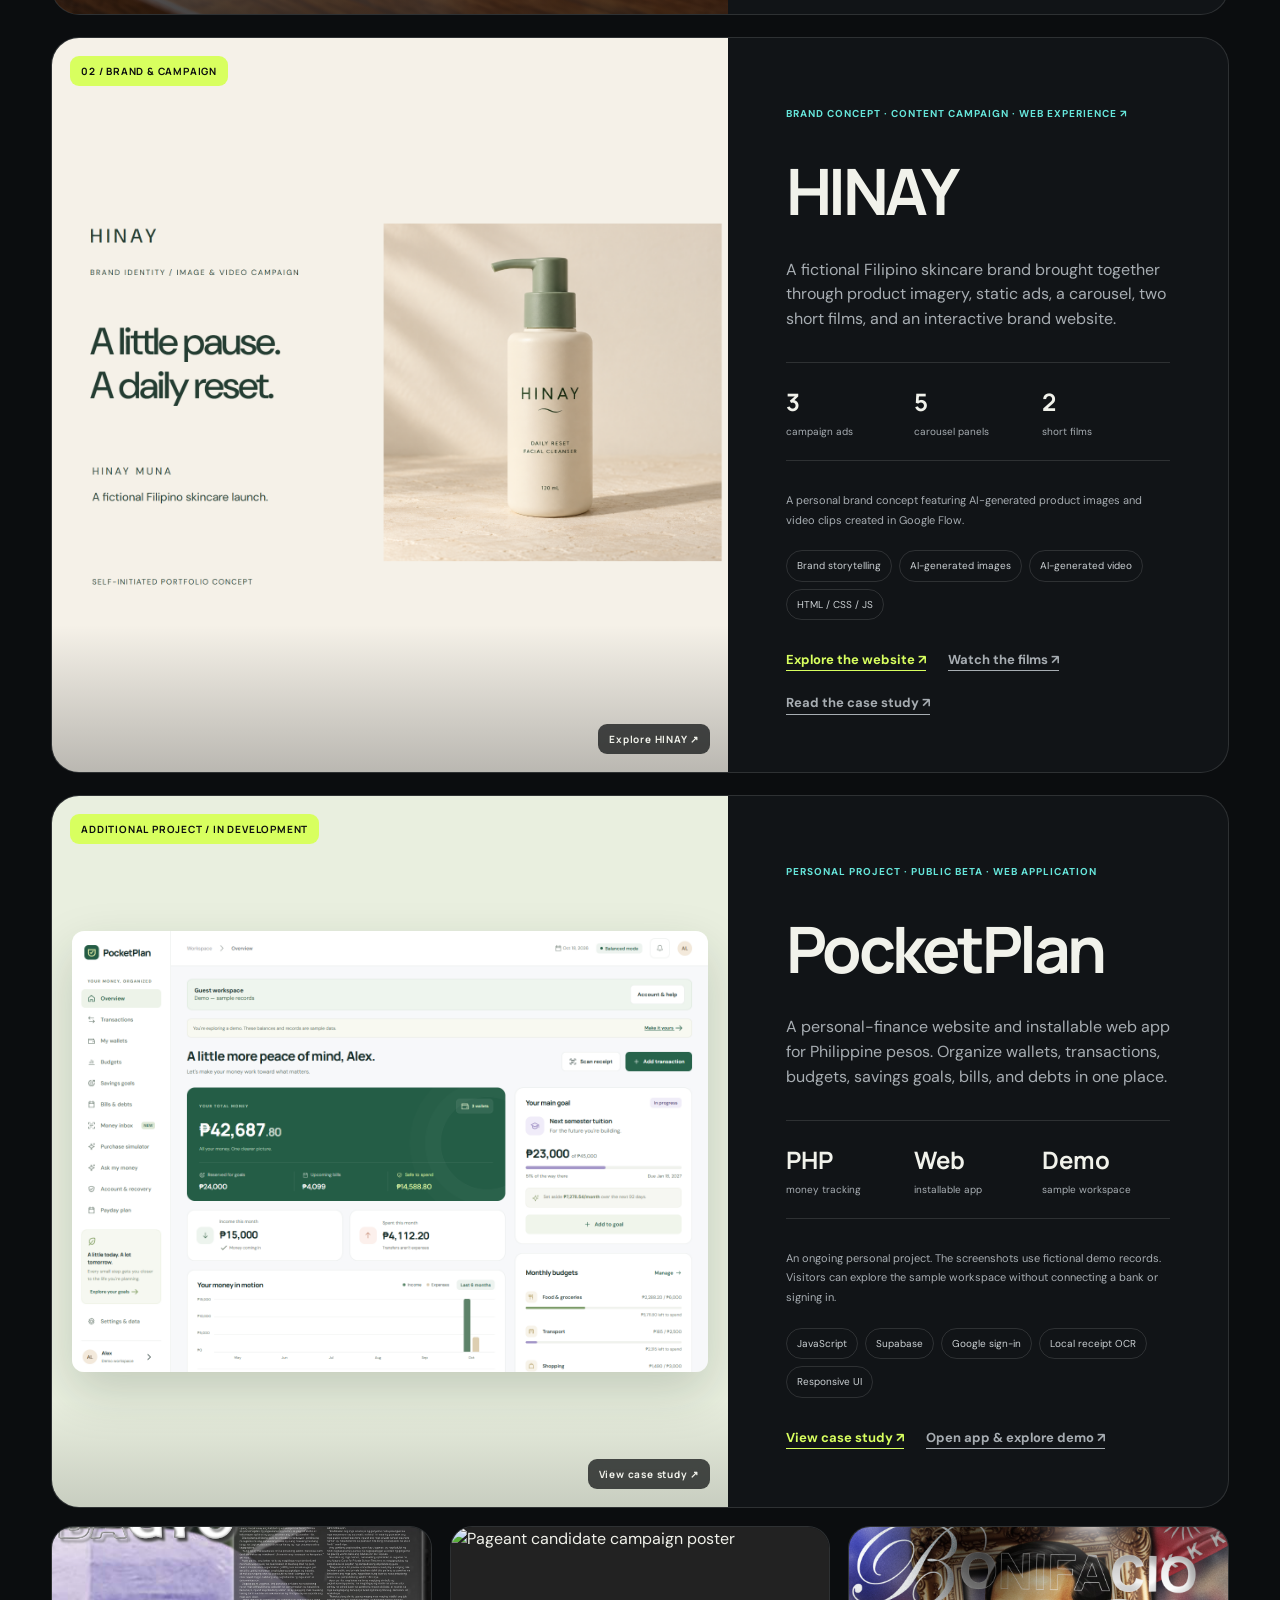
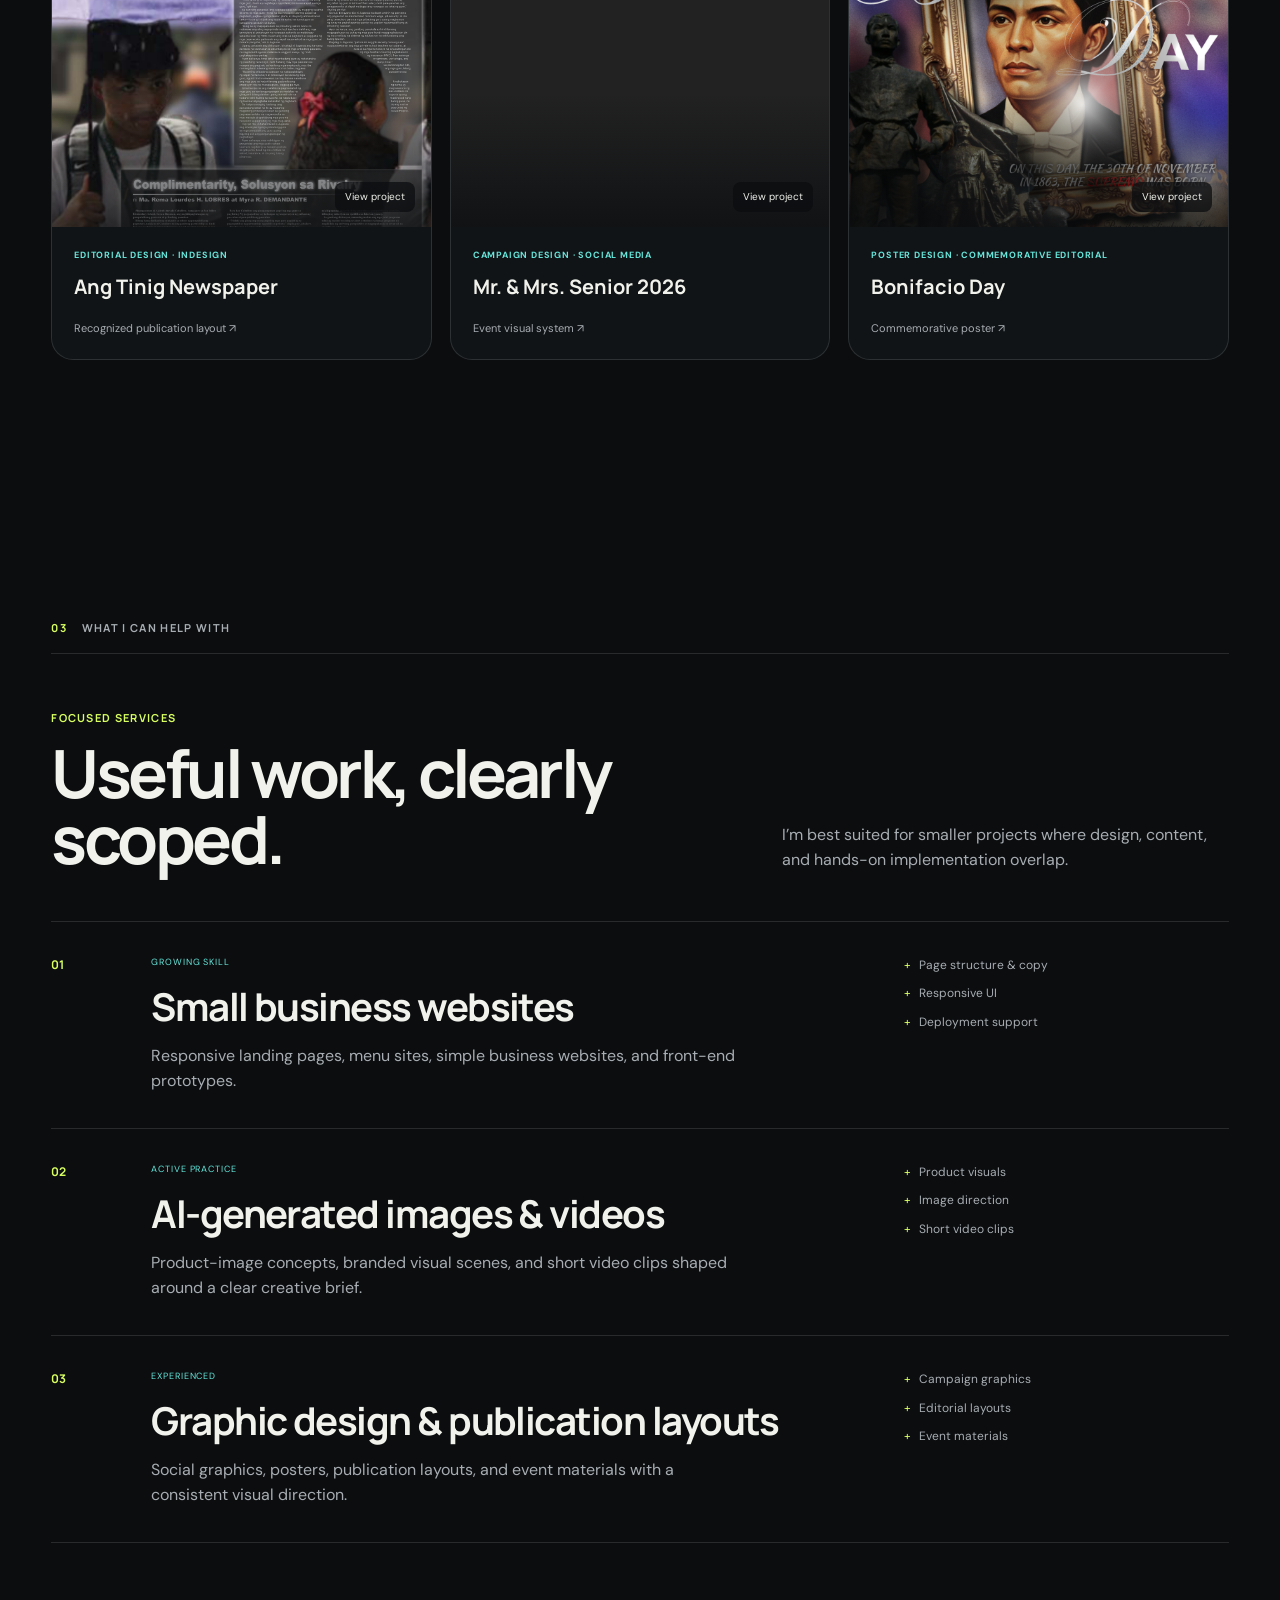
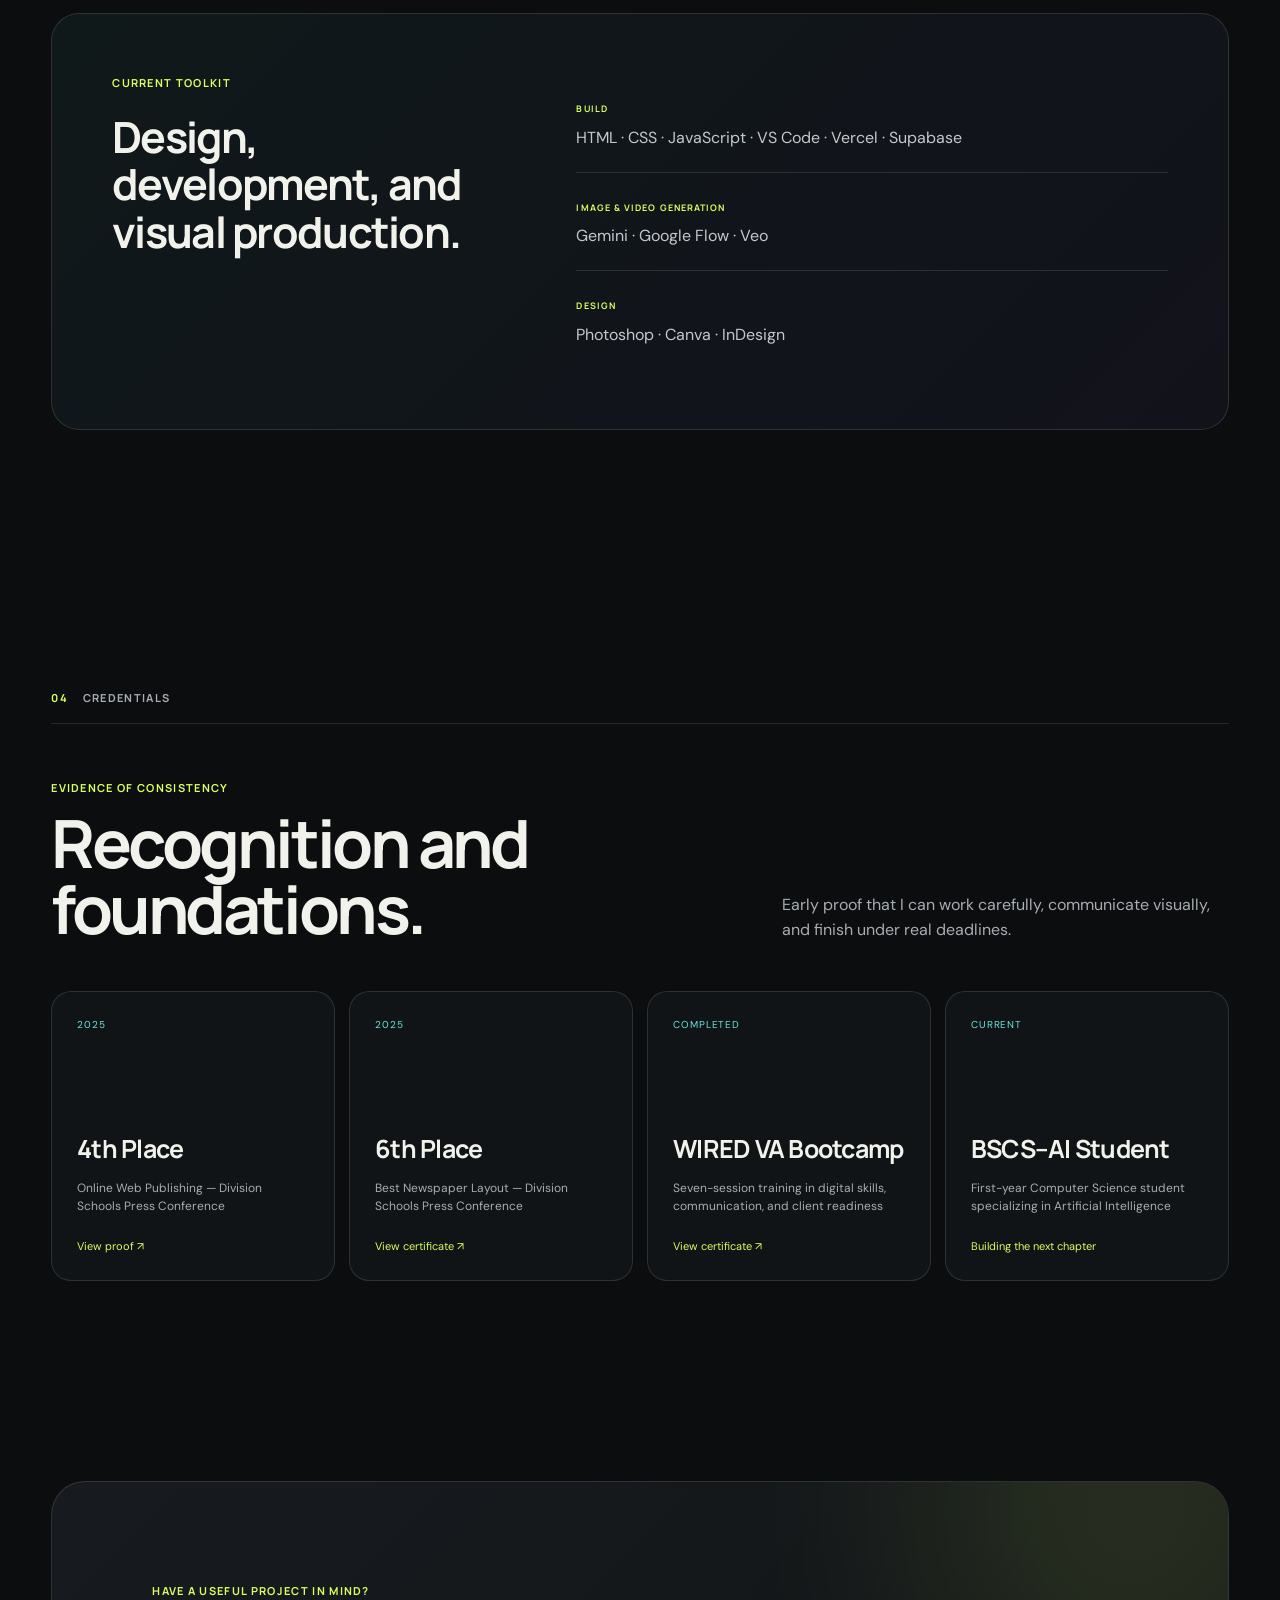
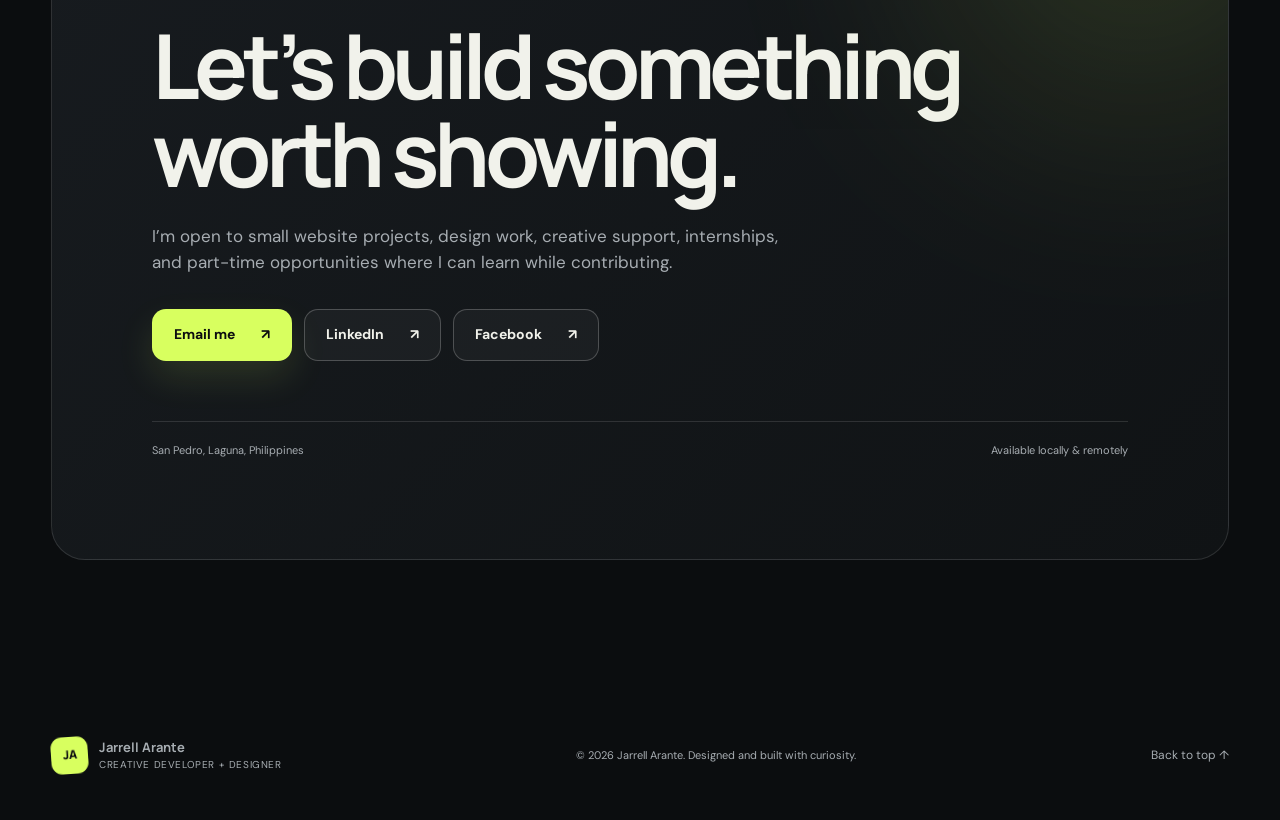
==== commit 348bac8c: "Refresh portfolio positioning and add PocketPlan case study" ====
--- a/index.html
+++ b/index.html
@@ -4,10 +4,10 @@
   <meta charset="utf-8">
   <meta name="viewport" content="width=device-width, initial-scale=1">
   <title>Jarrell Arante — Creative Developer & Designer</title>
-  <meta name="description" content="Jarrell Arante is a BSCS–AI student creating practical websites, AI-assisted content, graphic design, and video for small businesses and organizations.">
+  <meta name="description" content="Jarrell Arante is a BSCS–AI student creating practical websites, web applications, graphic design, and AI-generated images and videos for small businesses and organizations.">
   <meta name="theme-color" content="#0b0d0f">
   <meta property="og:title" content="Jarrell Arante — Creative Developer & Designer">
-  <meta property="og:description" content="Web, design, video, and AI-assisted creative work from San Pedro, Laguna.">
+  <meta property="og:description" content="Websites, web applications, and graphic design from San Pedro, Laguna.">
   <meta property="og:image" content="./assets/jarrell-arante.png">
   <link rel="icon" href="data:image/svg+xml,%3Csvg xmlns='http://www.w3.org/2000/svg' viewBox='0 0 64 64'%3E%3Crect width='64' height='64' rx='18' fill='%23d8ff5f'/%3E%3Cpath d='M18 16h27v8H28v8h14v8H28v8H18z' fill='%230b0d0f'/%3E%3C/svg%3E">
   <link rel="preconnect" href="https://fonts.googleapis.com">
@@ -41,13 +41,13 @@
       <div class="hero-copy reveal">
         <p class="eyebrow"><span class="status-dot"></span> Available for freelance, internships & part-time work</p>
         <h1>I turn ideas into <em>visuals</em> and working web experiences.</h1>
-        <p class="hero-lede">I’m Jarrell—a first-year BSCS student specializing in Artificial Intelligence, with hands-on experience in graphic design, video editing, and AI-assisted website building.</p>
+        <p class="hero-lede">I’m Jarrell—a first-year BSCS student specializing in Artificial Intelligence, with hands-on experience in graphic design and building websites and web applications.</p>
         <div class="hero-actions">
           <a class="button button-primary" href="#projects">Explore my projects <span>↓</span></a>
           <a class="button button-secondary" href="./Jarrell-Arante-Resume-Updated.pdf" target="_blank" rel="noopener noreferrer">View résumé <span>↗</span></a>
         </div>
         <dl class="hero-stats" aria-label="Quick facts">
-          <div><dt>2+</dt><dd>years of creative work</dd></div><div><dt>1st</dt><dd>year BSCS–AI student</dd></div><div><dt>4</dt><dd>creative disciplines</dd></div>
+          <div><dt>2+</dt><dd>years of creative work</dd></div><div><dt>1st</dt><dd>year BSCS–AI student</dd></div><div><dt>Web</dt><dd>design & development</dd></div>
         </dl>
       </div>
       <div class="hero-visual reveal" aria-label="Profile and current focus">
@@ -56,15 +56,15 @@
           <div class="portrait-caption"><span>Based in</span><strong>San Pedro, Laguna</strong></div>
         </div>
         <article class="floating-note note-build"><span class="note-icon">⌘</span><div><small>Latest portfolio project</small><strong>HINAY brand & campaign</strong></div></article>
-        <article class="floating-note note-learn"><span class="note-icon">AI</span><div><small>Currently learning</small><strong>Front-end + AI workflows</strong></div></article>
+        <article class="floating-note note-learn"><span class="note-icon">⌨</span><div><small>Currently building</small><strong>PocketPlan finance app</strong></div></article>
         <div class="orbit-label">DESIGN · BUILD · LEARN ·</div>
       </div>
     </section>
 
     <div class="ticker" aria-label="Skills overview">
       <div class="ticker-track">
-        <div class="ticker-group"><span>WEB DESIGN</span><i>✦</i><span>AI-ASSISTED CREATION</span><i>✦</i><span>GRAPHIC DESIGN</span><i>✦</i><span>VIDEO EDITING</span><i>✦</i><span>FRONT-END DEVELOPMENT</span><i>✦</i></div>
-        <div class="ticker-group" aria-hidden="true"><span>WEB DESIGN</span><i>✦</i><span>AI-ASSISTED CREATION</span><i>✦</i><span>GRAPHIC DESIGN</span><i>✦</i><span>VIDEO EDITING</span><i>✦</i><span>FRONT-END DEVELOPMENT</span><i>✦</i></div>
+        <div class="ticker-group"><span>WEB DESIGN</span><i>✦</i><span>WEB APPLICATIONS</span><i>✦</i><span>GRAPHIC DESIGN</span><i>✦</i><span>VISUAL DESIGN</span><i>✦</i><span>FRONT-END DEVELOPMENT</span><i>✦</i></div>
+        <div class="ticker-group" aria-hidden="true"><span>WEB DESIGN</span><i>✦</i><span>WEB APPLICATIONS</span><i>✦</i><span>GRAPHIC DESIGN</span><i>✦</i><span>VISUAL DESIGN</span><i>✦</i><span>FRONT-END DEVELOPMENT</span><i>✦</i></div>
       </div>
     </div>
 
@@ -73,15 +73,15 @@
       <div class="about-grid">
         <div class="about-heading reveal"><p class="kicker">More than one lane</p><h2>A creative student learning how to make ideas useful.</h2></div>
         <div class="about-copy reveal">
-          <p class="lead">My background started with publication layouts, social graphics, event materials, and video. Now, as a BSCS–AI student, I’m expanding that foundation into websites, interfaces, and practical AI-assisted workflows.</p>
-          <p>I use tools such as ChatGPT, Claude, and Gemini to brainstorm, prototype, debug, and explore possibilities—but I still review, test, and shape the final output myself. I’m looking for real projects where I can contribute now and grow through feedback.</p>
+          <p class="lead">My background started with publication layouts, social graphics, and event materials. Now, as a BSCS–AI student, I’m expanding that foundation into websites, interfaces, and practical applications.</p>
+          <p>I care about how a project looks, how it works, and whether someone can actually use it. I put time into refining layouts, checking interactions, and improving each version. I’m looking for real projects where I can contribute and grow through feedback.</p>
           <div class="availability-card"><span class="status-dot"></span><div><strong>Open to opportunities</strong><small>Freelance projects, internships, part-time roles, and junior creative work</small></div></div>
         </div>
       </div>
       <div class="status-grid">
-        <article class="status-card reveal"><span class="status-number">NOW</span><h3>Websites and a connected creative campaign</h3><p>Timpla Café and HINAY: fictional business concepts with responsive websites, visual content, and project documentation.</p></article>
+        <article class="status-card reveal"><span class="status-number">NOW</span><h3>Developing PocketPlan</h3><p>A personal-finance web app for everyday spending, budgets, and savings goals, alongside my Timpla Café and HINAY projects.</p></article>
         <article class="status-card reveal"><span class="status-number">NEXT</span><h3>Looking for my first client project</h3><p>Small website builds, promotional graphics, or creative-assistant work with clear tasks and feedback.</p></article>
-        <article class="status-card reveal"><span class="status-number">GROWING</span><h3>Front-end development and AI systems</h3><p>HTML, CSS, JavaScript, deployment, prompt design, and responsible tool selection.</p></article>
+        <article class="status-card reveal"><span class="status-number">GROWING</span><h3>Front-end and application development</h3><p>HTML, CSS, JavaScript, authentication, cloud saving, deployment, and responsive interfaces.</p></article>
       </div>
     </section>
 
@@ -93,10 +93,10 @@
           <img src="./projects/timpla-cafe/assets/timpla-hero.png" alt="Timpla Café website hero preview"><span class="project-index">01 / FEATURED</span><span class="image-action">Open prototype ↗</span>
         </a>
         <div class="featured-copy">
-          <p class="project-type"><a href="https://timpla-cafe-six.vercel.app/" target="_blank" rel="noopener noreferrer">Website concept · UI design · AI-assisted build ↗</a></p><h3><a class="project-title-link" href="https://timpla-cafe-six.vercel.app/" target="_blank" rel="noopener noreferrer">Timpla Café</a></h3>
+          <p class="project-type"><a href="https://timpla-cafe-six.vercel.app/" target="_blank" rel="noopener noreferrer">Website concept · UI design · Front-end development ↗</a></p><h3><a class="project-title-link" href="https://timpla-cafe-six.vercel.app/" target="_blank" rel="noopener noreferrer">Timpla Café</a></h3>
           <p>A responsive café website for a fictional Filipino coffee brand. It includes a searchable menu, category filters, branded product imagery, persistent cart, order review, and accessible motion.</p>
           <ul class="project-results"><li><strong>12</strong><span>menu products</span></li><li><strong>4</strong><span>responsive screens</span></li><li><strong>0</strong><span>framework dependencies</span></li></ul>
-          <div class="tag-list"><span>HTML</span><span>CSS</span><span>JavaScript</span><span>AI imagery</span><span>UX testing</span></div>
+          <div class="tag-list"><span>HTML</span><span>CSS</span><span>JavaScript</span><span>AI-generated images</span><span>UX testing</span></div>
           <div class="project-actions"><a class="text-link" href="https://timpla-cafe-six.vercel.app/" target="_blank" rel="noopener noreferrer">View live website ↗</a><a class="text-link muted" href="./projects/timpla-cafe/PROJECT_BRIEF.md" target="_blank" rel="noopener noreferrer">Read project brief ↗</a></div>
         </div>
       </article>
@@ -108,15 +108,18 @@
           <p class="project-type"><a href="./projects/hinay/">Brand concept · Content campaign · Web experience ↗</a></p><h3><a class="project-title-link" href="./projects/hinay/">HINAY</a></h3>
           <p>A fictional Filipino skincare brand brought together through product imagery, static ads, a carousel, two short films, and an interactive brand website.</p>
           <ul class="project-results"><li><strong>3</strong><span>campaign ads</span></li><li><strong>5</strong><span>carousel panels</span></li><li><strong>2</strong><span>short films</span></li></ul>
-          <p class="project-credit">Self-initiated, AI-assisted project. I generated the video clips in Google Flow and reviewed the direction; strategy, imagery, layouts, editing, and implementation were prepared with ChatGPT/Codex.</p>
-          <div class="tag-list"><span>Brand storytelling</span><span>Google Flow</span><span>AI-assisted content</span><span>HTML / CSS / JS</span></div>
+          <p class="project-credit">A personal brand concept featuring AI-generated product images and video clips created in Google Flow.</p>
+          <div class="tag-list"><span>Brand storytelling</span><span>AI-generated images</span><span>AI-generated video</span><span>HTML / CSS / JS</span></div>
           <div class="project-actions"><a class="text-link" href="./projects/hinay/">Explore the website ↗</a><a class="text-link muted" href="./projects/hinay/#films">Watch the films ↗</a><a class="text-link muted" href="./projects/hinay/case-study.html">Read the case study ↗</a></div>
         </div>
+      </article>
+      <article class="featured-project pocketplan-featured reveal" id="pocketplan-project">
+        <a class="featured-image" href="./projects/pocketplan/" aria-label="Read the PocketPlan project case study"><img src="./projects/pocketplan/assets/desktop-demo.png" alt="PocketPlan dashboard showing clearly labelled sample finances, spending tools, and planning features." loading="lazy"><span class="project-index">ADDITIONAL PROJECT / IN DEVELOPMENT</span><span class="image-action">View case study ↗</span></a>
+        <div class="featured-copy"><p class="project-type">Personal project · Public beta · Web application</p><h3><a class="project-title-link" href="./projects/pocketplan/">PocketPlan</a></h3><p>A personal-finance website and installable web app for Philippine pesos. Organize wallets, transactions, budgets, savings goals, bills, and debts in one place.</p><ul class="project-results"><li><strong>PHP</strong><span>money tracking</span></li><li><strong>Web</strong><span>installable app</span></li><li><strong>Demo</strong><span>sample workspace</span></li></ul><p class="project-credit">An ongoing personal project. The screenshots use fictional demo records. Visitors can explore the sample workspace without connecting a bank or signing in.</p><div class="tag-list"><span>JavaScript</span><span>Supabase</span><span>Google sign-in</span><span>Local receipt OCR</span><span>Responsive UI</span></div><div class="project-actions"><a class="text-link" href="./projects/pocketplan/">View case study ↗</a><a class="text-link muted" href="https://pocketplan-gilt.vercel.app/" target="_blank" rel="noopener noreferrer">Open app & explore demo ↗</a></div></div>
       </article>
       <div class="project-grid">
         <button class="project-card reveal" type="button" data-media="./assets/work/ang-tinig-layout-preview.png" data-full="./assets/work/newspaper-layout.pdf" data-title="Ang Tinig — Newspaper Layout" data-description="Editorial layout work for a school publication recognized at the 2025 Division Schools Press Conference."><span class="project-media"><img src="./assets/work/ang-tinig-layout-preview.png" alt="Ang Tinig newspaper layout preview"><i>View project</i></span><span class="project-meta"><small>Editorial design · InDesign</small><strong>Ang Tinig Newspaper</strong><em>Recognized publication layout ↗</em></span></button>
         <button class="project-card reveal" type="button" data-media="./assets/work/pageant-candidate.png" data-full="./assets/work/pageant-candidate.png" data-title="Mr. & Mrs. Senior 2026" data-description="A candidate-centered event campaign designed as a consistent visual series."><span class="project-media"><img src="./assets/work/pageant-candidate.png" alt="Pageant candidate campaign poster"><i>View project</i></span><span class="project-meta"><small>Campaign design · Social media</small><strong>Mr. & Mrs. Senior 2026</strong><em>Event visual system ↗</em></span></button>
-        <button class="project-card reveal" type="button" data-video="https://www.youtube.com/embed/HAT8vXljYAM" data-title="School Organization Event Recap" data-description="A short highlight edit focused on pacing, energy, and the moments that matter."><span class="project-media video-thumb"><img src="https://img.youtube.com/vi/HAT8vXljYAM/hqdefault.jpg" alt="Event recap video thumbnail"><i>Play video</i><b aria-hidden="true">▶</b></span><span class="project-meta"><small>Video editing · Event recap</small><strong>School Org Highlight Edit</strong><em>Watch the edit ↗</em></span></button>
         <button class="project-card reveal" type="button" data-media="./assets/work/bonifacio-day.png" data-full="./assets/work/bonifacio-day.png" data-title="Bonifacio Day" data-description="A commemorative editorial poster honoring Andres Bonifacio through layered historical imagery, expressive typography, and dramatic visual storytelling."><span class="project-media"><img src="./assets/work/bonifacio-day.png" alt="Bonifacio Day commemorative poster"><i>View project</i></span><span class="project-meta"><small>Poster design · Commemorative editorial</small><strong>Bonifacio Day</strong><em>Commemorative poster ↗</em></span></button>
       </div>
     </section>
@@ -126,10 +129,10 @@
       <div class="section-intro reveal"><div><p class="kicker">Focused services</p><h2>Useful work, clearly scoped.</h2></div><p>I’m best suited for smaller projects where design, content, and hands-on implementation overlap.</p></div>
       <div class="service-list">
         <article class="service-row reveal"><span class="service-num">01</span><div><p class="service-level">Growing skill</p><h3>Small business websites</h3><p>Responsive landing pages, menu sites, simple business websites, and front-end prototypes.</p></div><ul><li>Page structure & copy</li><li>Responsive UI</li><li>Deployment support</li></ul></article>
-        <article class="service-row reveal"><span class="service-num">02</span><div><p class="service-level">Active practice</p><h3>AI-assisted content & visuals</h3><p>Prompt development, branded image concepts, short video experiments, and reusable content workflows.</p></div><ul><li>Prompt systems</li><li>Image direction</li><li>Content packages</li></ul></article>
-        <article class="service-row reveal"><span class="service-num">03</span><div><p class="service-level">Experienced</p><h3>Graphic design & video editing</h3><p>Social graphics, posters, publication layouts, event materials, and short-form highlight edits.</p></div><ul><li>Campaign graphics</li><li>Editorial layouts</li><li>Short-form edits</li></ul></article>
+        <article class="service-row reveal"><span class="service-num">02</span><div><p class="service-level">Active practice</p><h3>AI-generated images & videos</h3><p>Product-image concepts, branded visual scenes, and short video clips shaped around a clear creative brief.</p></div><ul><li>Product visuals</li><li>Image direction</li><li>Short video clips</li></ul></article>
+        <article class="service-row reveal"><span class="service-num">03</span><div><p class="service-level">Experienced</p><h3>Graphic design & publication layouts</h3><p>Social graphics, posters, publication layouts, and event materials with a consistent visual direction.</p></div><ul><li>Campaign graphics</li><li>Editorial layouts</li><li>Event materials</li></ul></article>
       </div>
-      <div class="toolkit reveal"><div class="toolkit-heading"><p class="kicker">Current toolkit</p><h3>Tools are not the skill—but I know when each one helps.</h3></div><div class="tool-groups"><div><small>BUILD</small><p>HTML · CSS · JavaScript · VS Code · Vercel · Supabase</p></div><div><small>AI WORKFLOW</small><p>ChatGPT · Claude · Gemini · Google Flow</p></div><div><small>CREATIVE</small><p>Photoshop · Canva · InDesign · Premiere Pro · CapCut · OBS</p></div></div></div>
+      <div class="toolkit reveal"><div class="toolkit-heading"><p class="kicker">Current toolkit</p><h3>Design, development, and visual production.</h3></div><div class="tool-groups"><div><small>BUILD</small><p>HTML · CSS · JavaScript · VS Code · Vercel · Supabase</p></div><div><small>IMAGE & VIDEO GENERATION</small><p>Gemini · Google Flow · Veo</p></div><div><small>DESIGN</small><p>Photoshop · Canva · InDesign</p></div></div></div>
     </section>
 
     <section class="section credentials" id="credentials">
--- a/styles.css
+++ b/styles.css
@@ -114,6 +114,11 @@
 
 .featured-project { min-height: 570px; display: grid; grid-template-columns: 1.15fr .85fr; overflow: hidden; border: 1px solid var(--line); border-radius: var(--radius); background: var(--surface); }
 .hinay-featured { margin-top: 22px; }
+.pocketplan-featured { margin-top: 22px; }
+.pocketplan-featured .featured-image { background: #e9efdf; display: flex; align-items: center; padding: 28px 20px; }
+.pocketplan-featured .featured-image img { height: auto; object-fit: contain; border-radius: 12px; box-shadow: 0 20px 50px rgba(24,45,30,.18); }
+.pocketplan-featured .featured-image::after { background: linear-gradient(180deg,transparent 85%,rgba(11,13,15,.15)); }
+.pocketplan-featured .featured-copy > .project-credit { font-size: 11px; line-height: 1.8; margin-bottom: 20px; }
 .hinay-featured .featured-image { background: #f5f1e8; display: flex; align-items: center; }
 .hinay-featured .featured-image img { height: auto; object-fit: contain; }
 .hinay-featured .featured-image::after { background: linear-gradient(180deg,transparent 80%,rgba(11,13,15,.25)); }
@@ -141,6 +146,7 @@
 .text-link { width: fit-content; color: var(--acid); font-size: 13px; font-weight: 700; text-decoration: none; border-bottom: 1px solid currentColor; }
 .text-link.muted { color: var(--muted); }
 .project-grid { margin-top: 18px; display: grid; grid-template-columns: repeat(2,1fr); gap: 18px; }
+@media (min-width: 1051px) { .project-grid { grid-template-columns: repeat(3,minmax(0,1fr)); } }
 .project-card { padding: 0; overflow: hidden; color: var(--paper); border: 1px solid var(--line); border-radius: 22px; background: var(--surface); cursor: pointer; text-align: left; transition: transform .35s var(--ease),border-color .3s ease; }
 .project-card:hover { transform: translateY(-6px); border-color: var(--line-strong); }
 .project-media { height: 300px; position: relative; display: block; overflow: hidden; background: #222; }
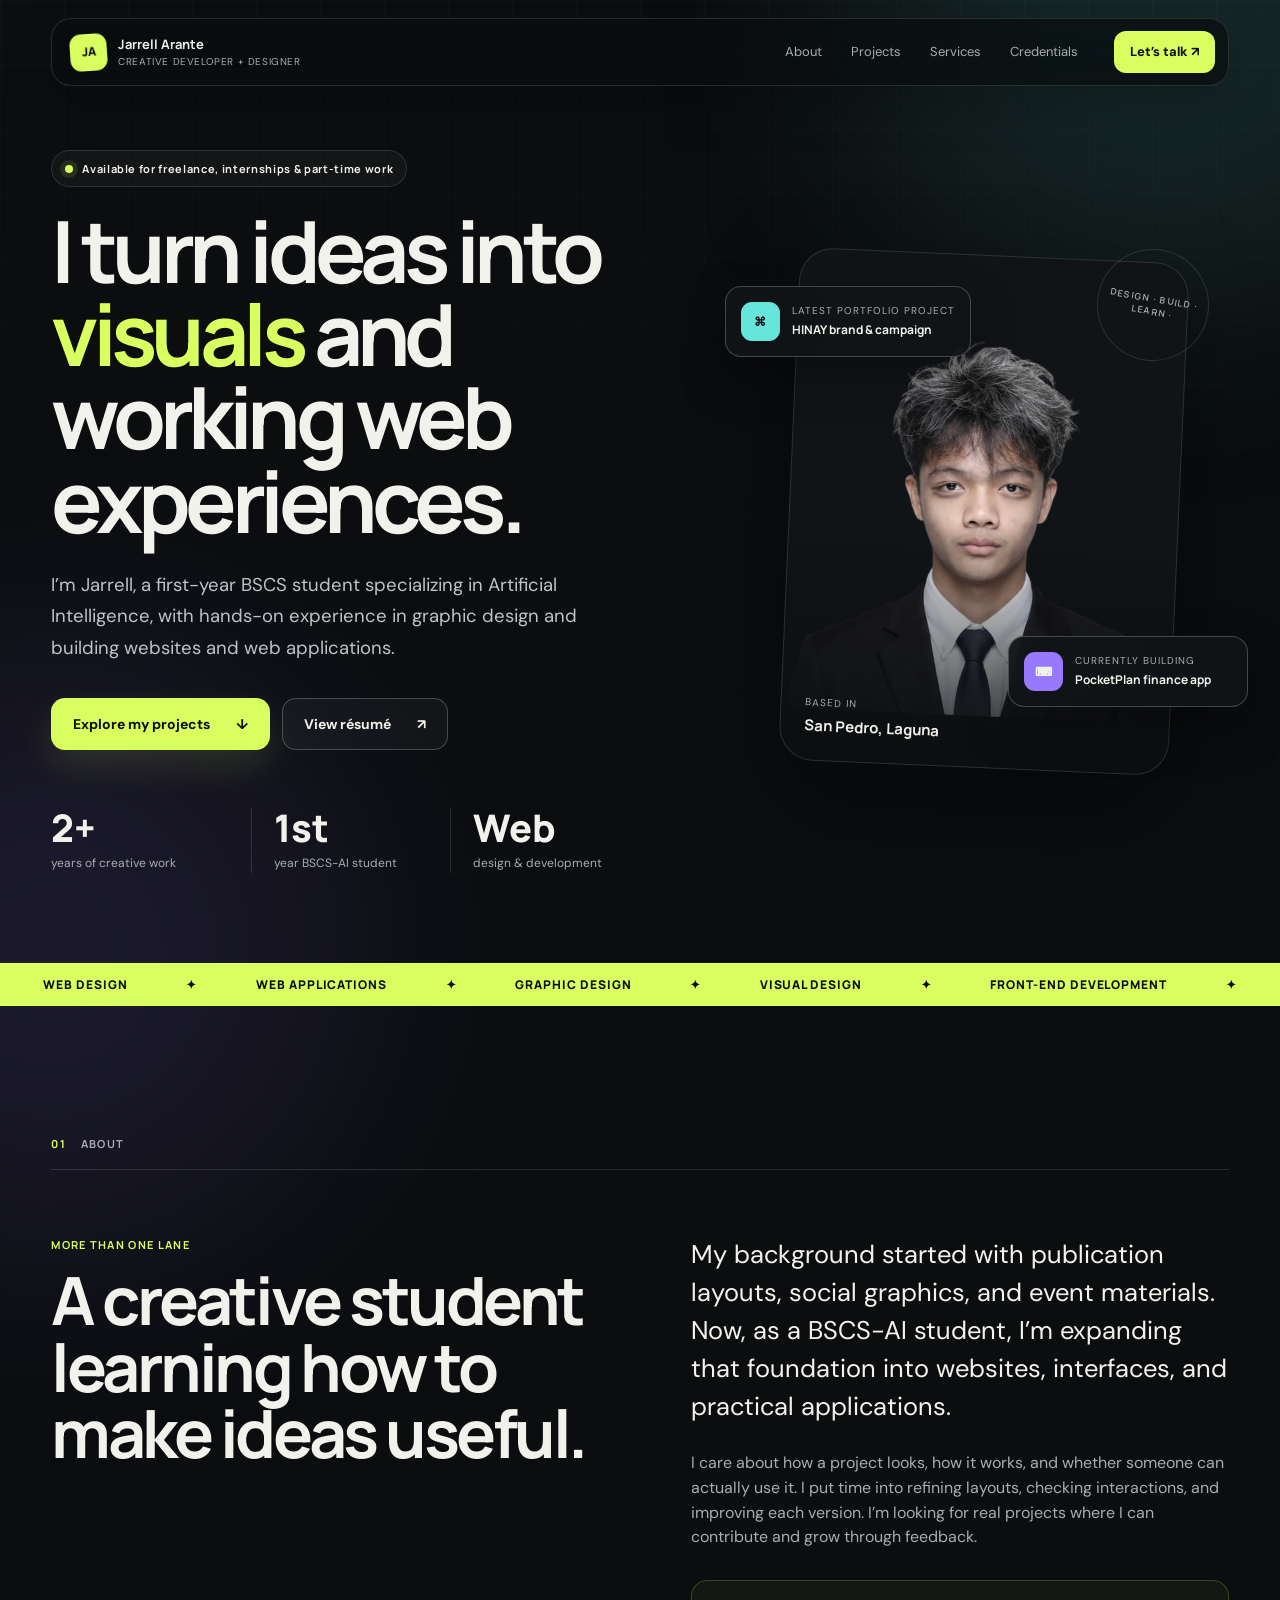
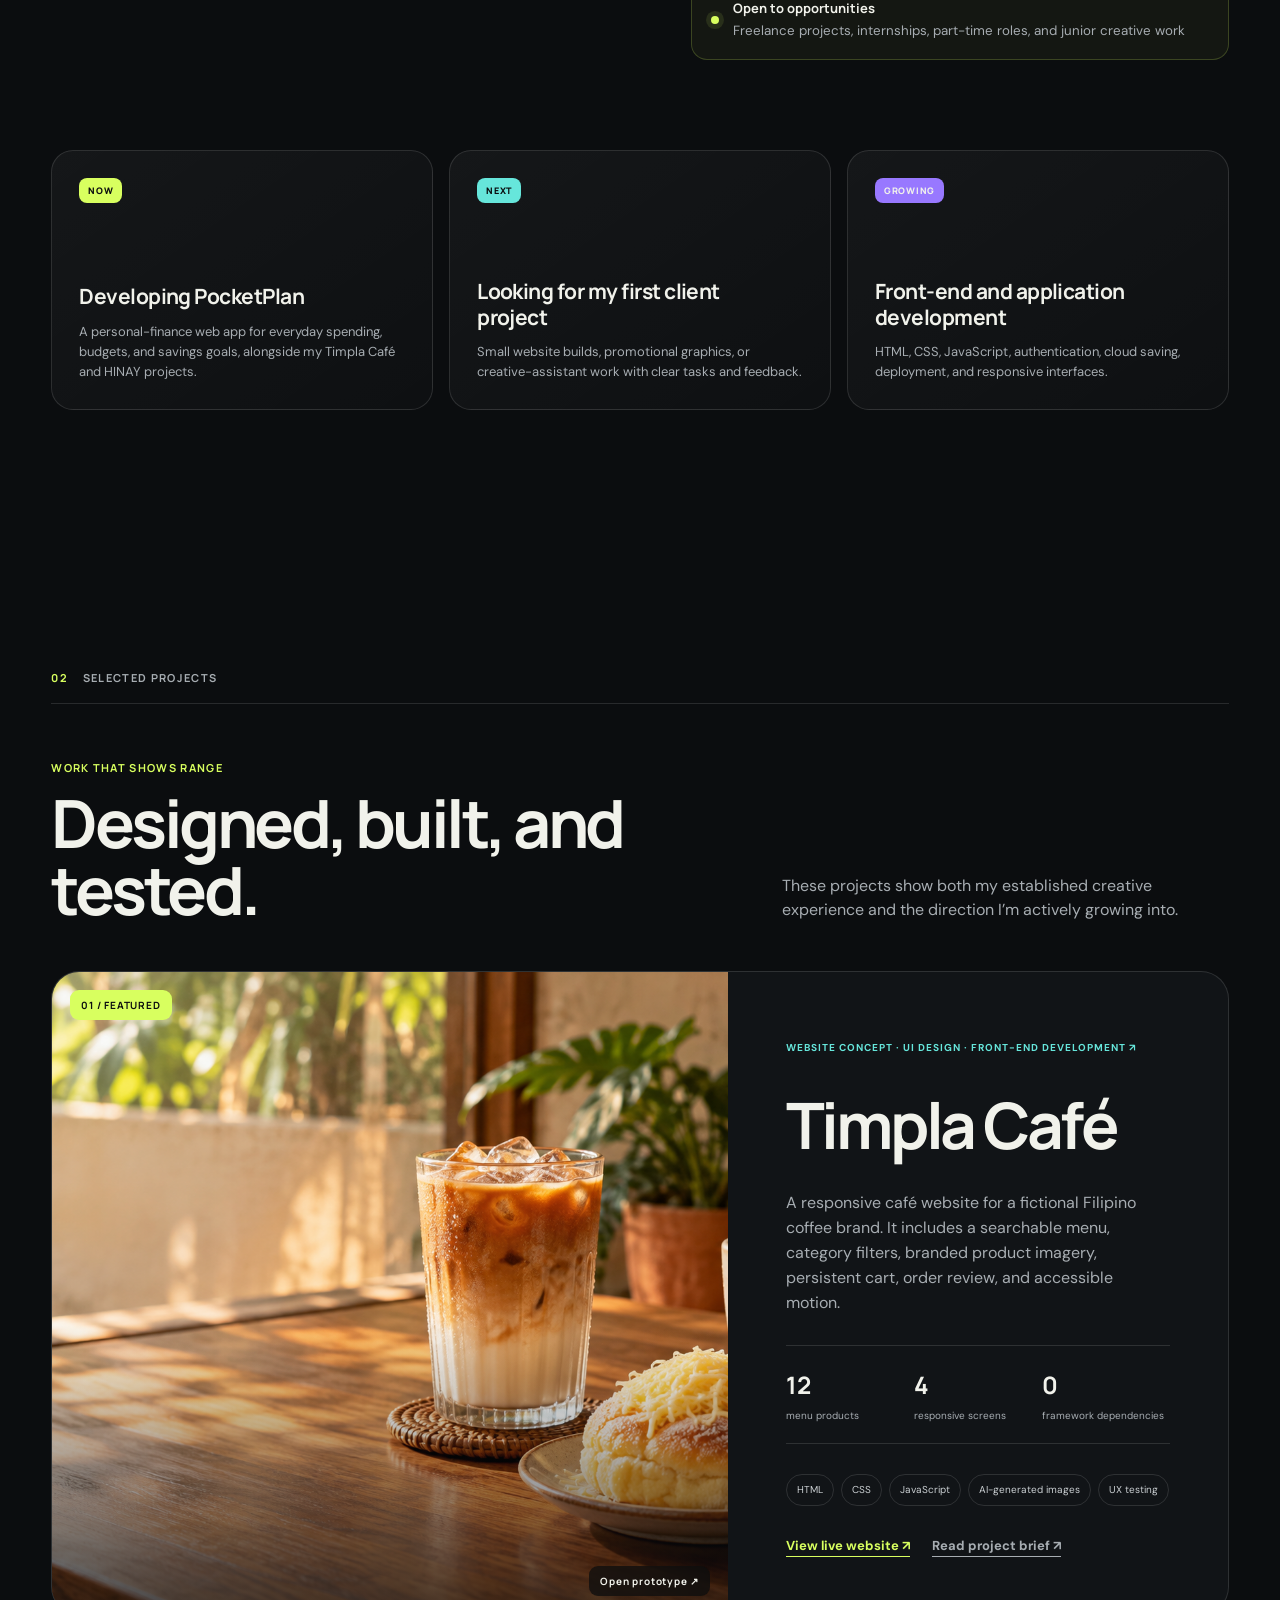
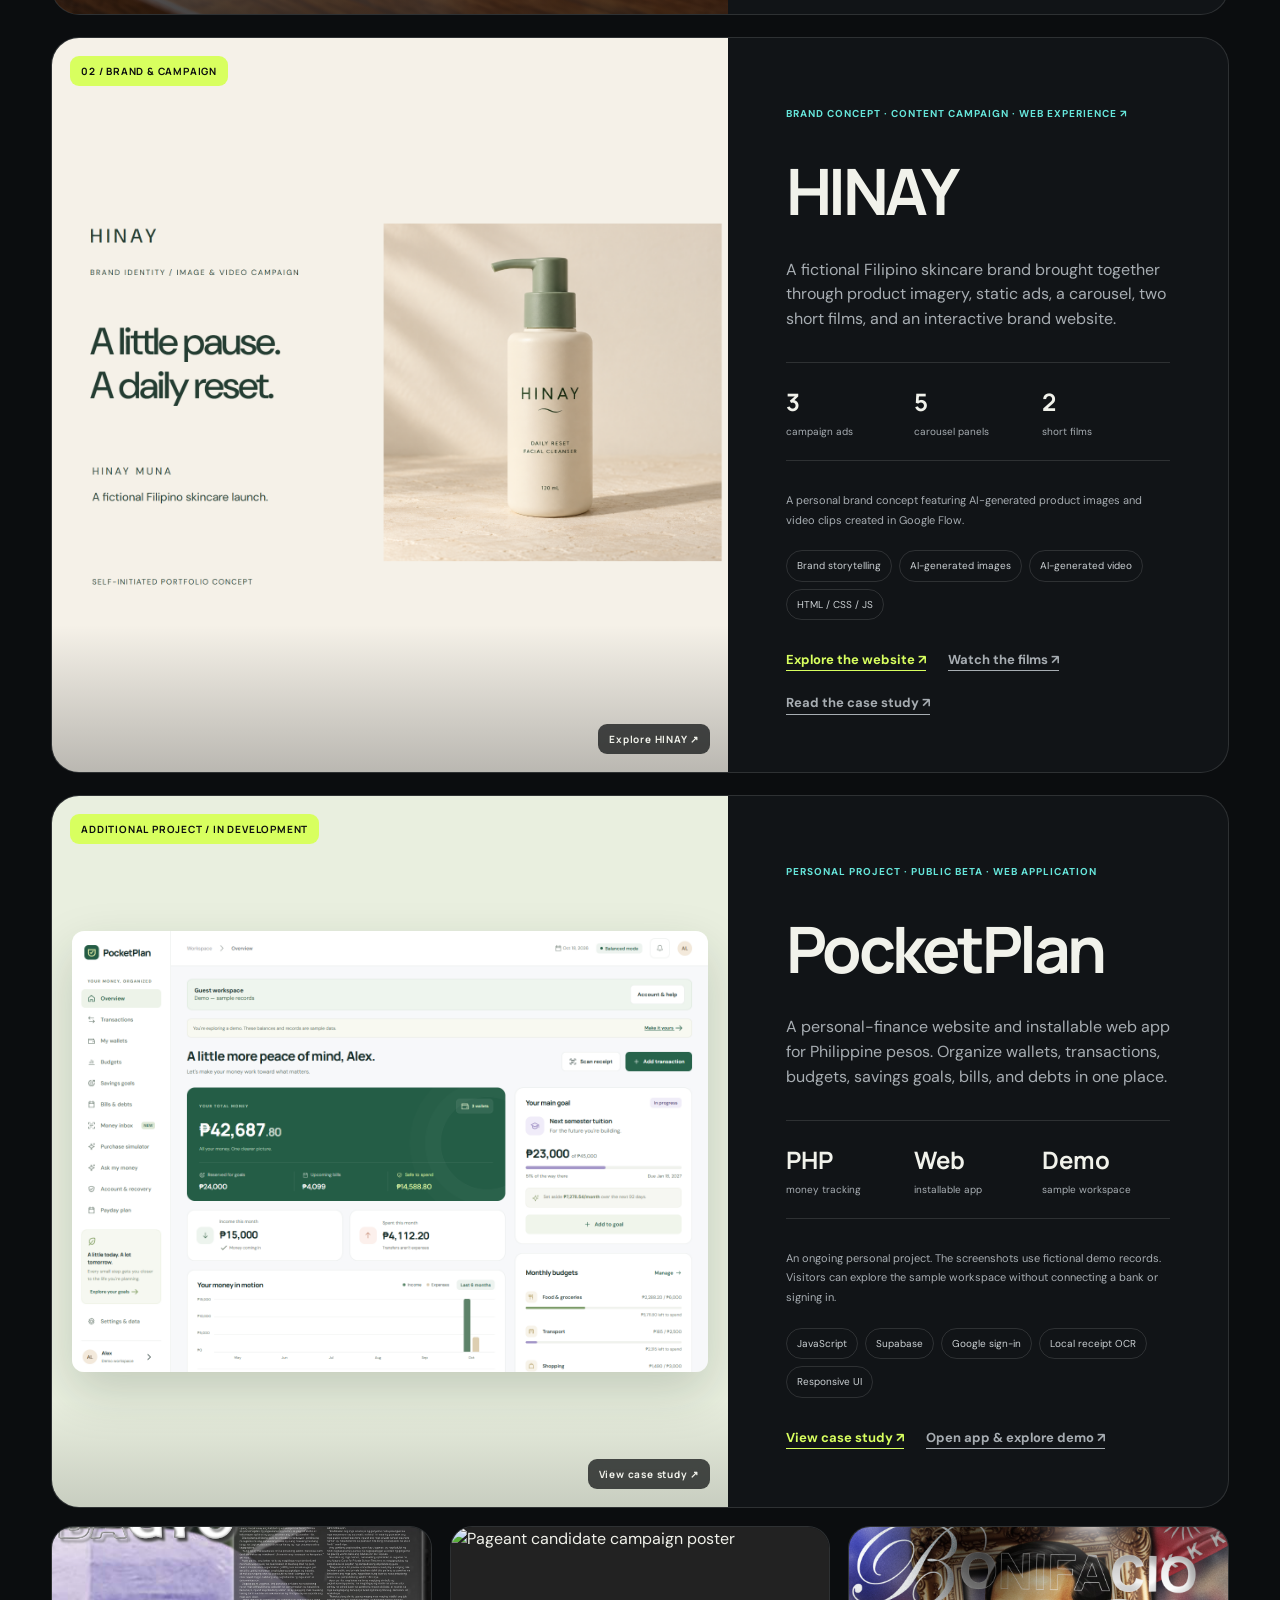
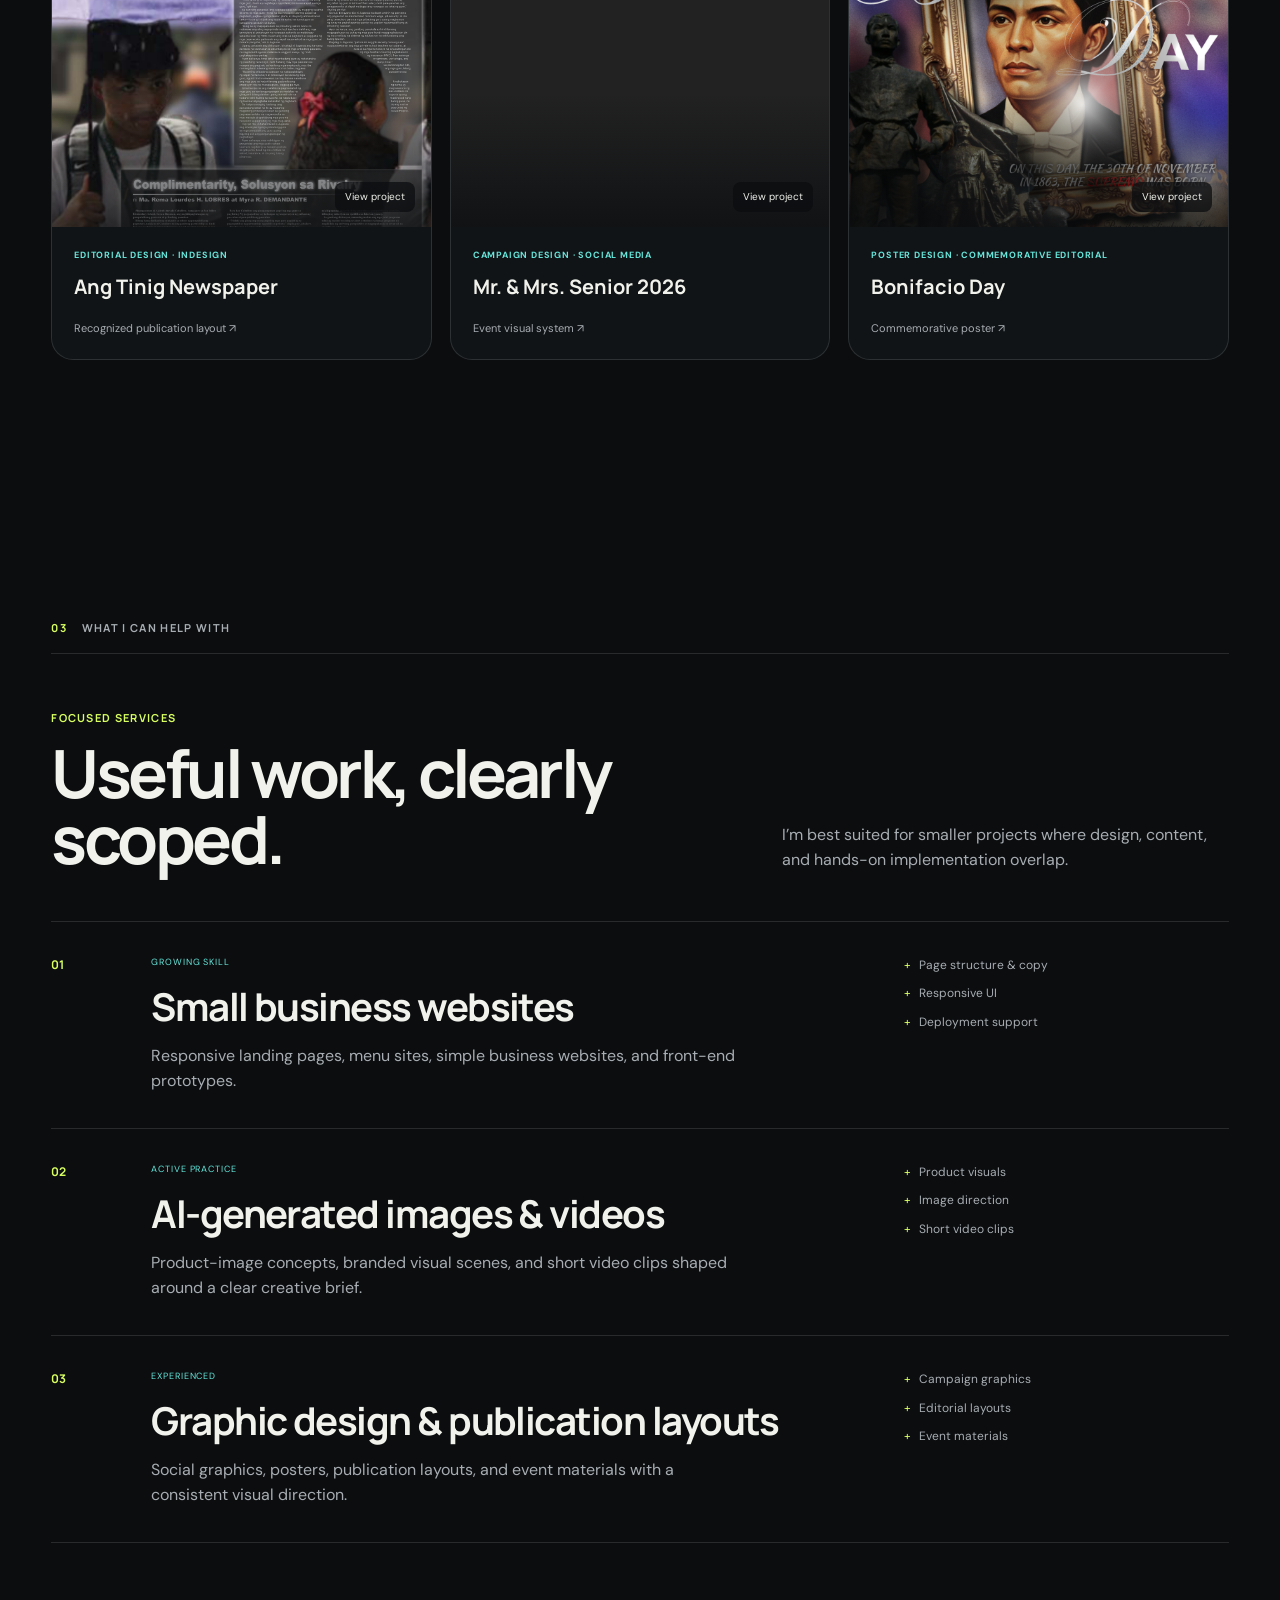
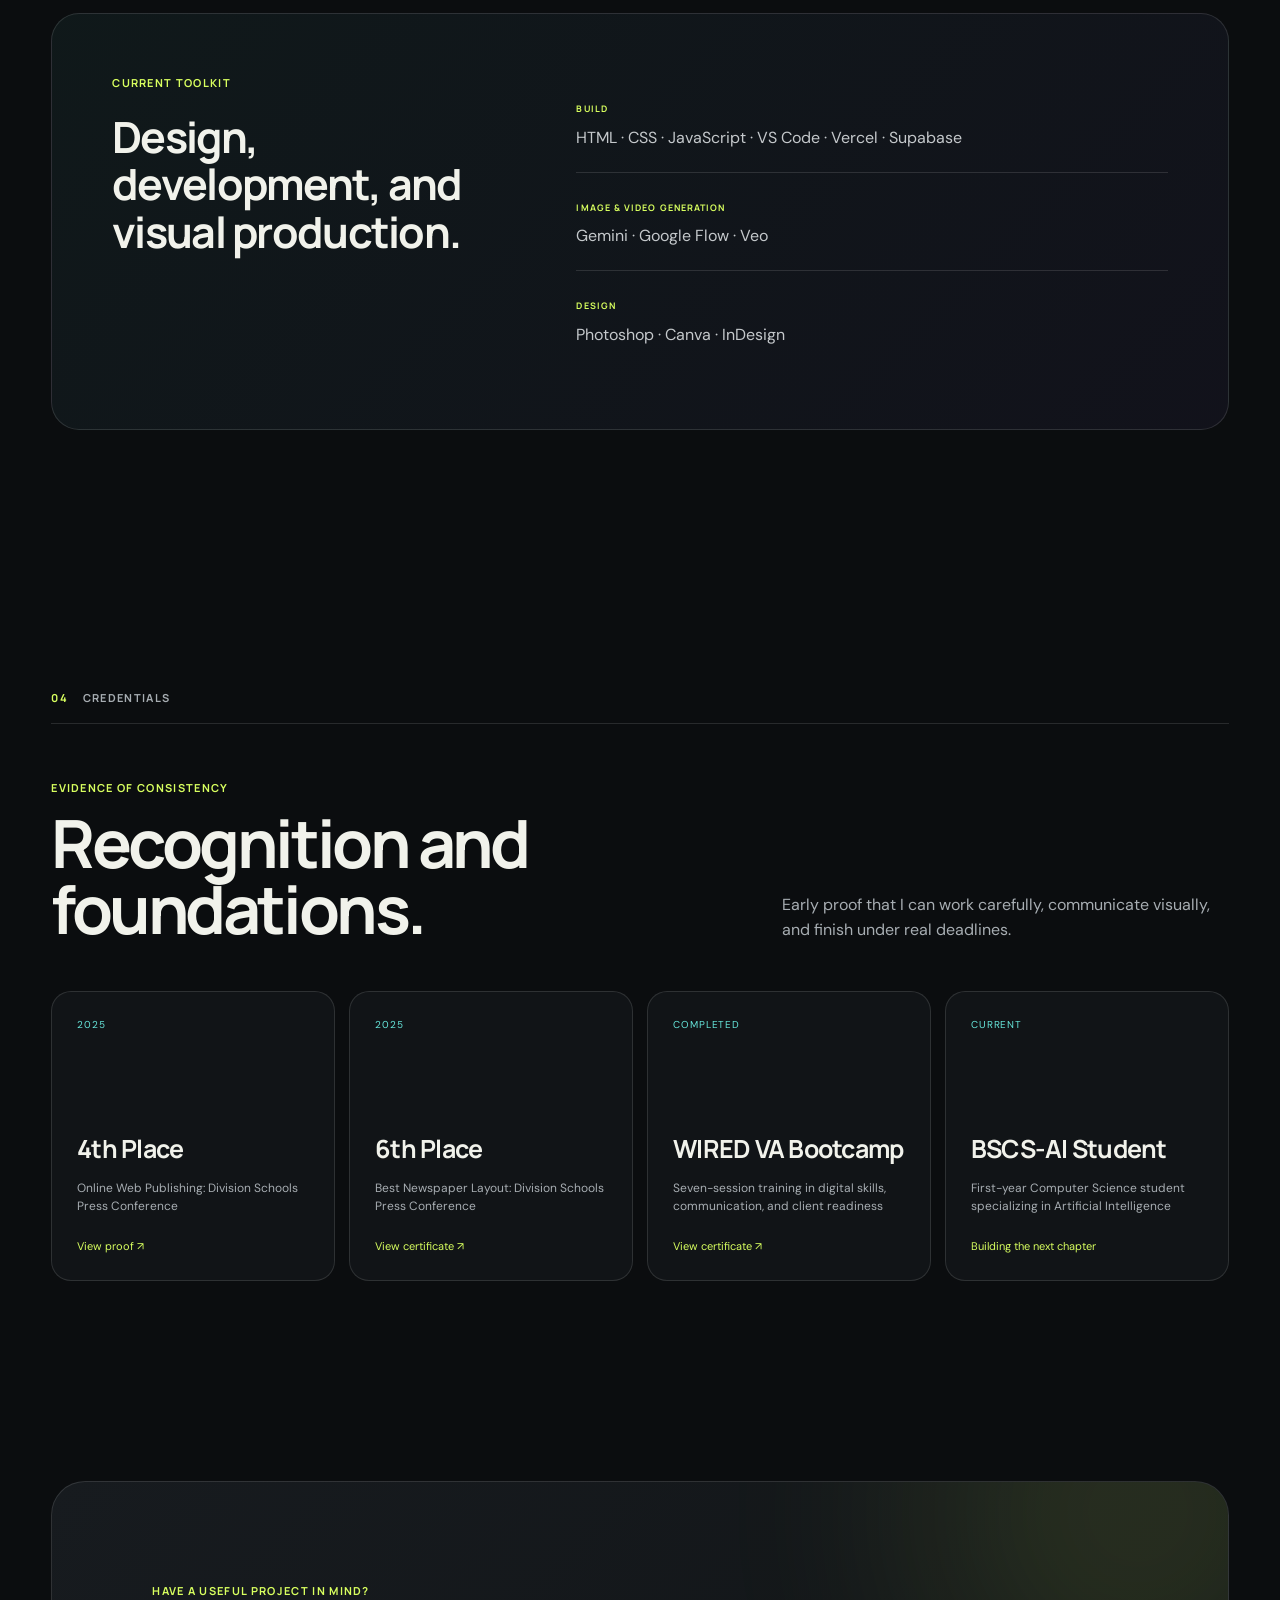
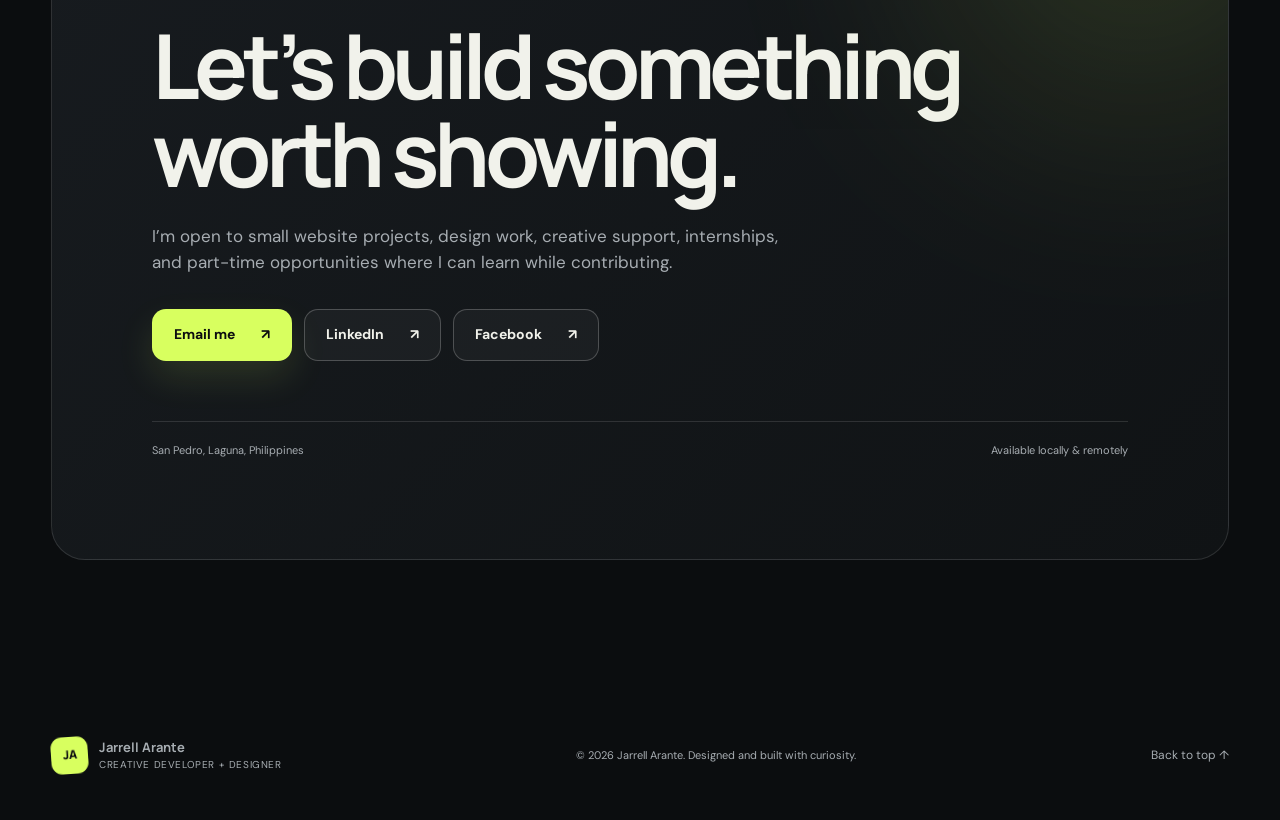
==== commit c3b4797f: "Simplify page titles and remove long dash punctuation" ====
--- a/index.html
+++ b/index.html
@@ -3,10 +3,10 @@
 <head>
   <meta charset="utf-8">
   <meta name="viewport" content="width=device-width, initial-scale=1">
-  <title>Jarrell Arante — Creative Developer & Designer</title>
-  <meta name="description" content="Jarrell Arante is a BSCS–AI student creating practical websites, web applications, graphic design, and AI-generated images and videos for small businesses and organizations.">
+  <title>Jarrell Arante</title>
+  <meta name="description" content="Jarrell Arante is a BSCS-AI student creating practical websites, web applications, graphic design, and AI-generated images and videos for small businesses and organizations.">
   <meta name="theme-color" content="#0b0d0f">
-  <meta property="og:title" content="Jarrell Arante — Creative Developer & Designer">
+  <meta property="og:title" content="Jarrell Arante">
   <meta property="og:description" content="Websites, web applications, and graphic design from San Pedro, Laguna.">
   <meta property="og:image" content="./assets/jarrell-arante.png">
   <link rel="icon" href="data:image/svg+xml,%3Csvg xmlns='http://www.w3.org/2000/svg' viewBox='0 0 64 64'%3E%3Crect width='64' height='64' rx='18' fill='%23d8ff5f'/%3E%3Cpath d='M18 16h27v8H28v8h14v8H28v8H18z' fill='%230b0d0f'/%3E%3C/svg%3E">
@@ -41,13 +41,13 @@
       <div class="hero-copy reveal">
         <p class="eyebrow"><span class="status-dot"></span> Available for freelance, internships & part-time work</p>
         <h1>I turn ideas into <em>visuals</em> and working web experiences.</h1>
-        <p class="hero-lede">I’m Jarrell—a first-year BSCS student specializing in Artificial Intelligence, with hands-on experience in graphic design and building websites and web applications.</p>
+        <p class="hero-lede">I’m Jarrell, a first-year BSCS student specializing in Artificial Intelligence, with hands-on experience in graphic design and building websites and web applications.</p>
         <div class="hero-actions">
           <a class="button button-primary" href="#projects">Explore my projects <span>↓</span></a>
           <a class="button button-secondary" href="./Jarrell-Arante-Resume-Updated.pdf" target="_blank" rel="noopener noreferrer">View résumé <span>↗</span></a>
         </div>
         <dl class="hero-stats" aria-label="Quick facts">
-          <div><dt>2+</dt><dd>years of creative work</dd></div><div><dt>1st</dt><dd>year BSCS–AI student</dd></div><div><dt>Web</dt><dd>design & development</dd></div>
+          <div><dt>2+</dt><dd>years of creative work</dd></div><div><dt>1st</dt><dd>year BSCS-AI student</dd></div><div><dt>Web</dt><dd>design & development</dd></div>
         </dl>
       </div>
       <div class="hero-visual reveal" aria-label="Profile and current focus">
@@ -73,7 +73,7 @@
       <div class="about-grid">
         <div class="about-heading reveal"><p class="kicker">More than one lane</p><h2>A creative student learning how to make ideas useful.</h2></div>
         <div class="about-copy reveal">
-          <p class="lead">My background started with publication layouts, social graphics, and event materials. Now, as a BSCS–AI student, I’m expanding that foundation into websites, interfaces, and practical applications.</p>
+          <p class="lead">My background started with publication layouts, social graphics, and event materials. Now, as a BSCS-AI student, I’m expanding that foundation into websites, interfaces, and practical applications.</p>
           <p>I care about how a project looks, how it works, and whether someone can actually use it. I put time into refining layouts, checking interactions, and improving each version. I’m looking for real projects where I can contribute and grow through feedback.</p>
           <div class="availability-card"><span class="status-dot"></span><div><strong>Open to opportunities</strong><small>Freelance projects, internships, part-time roles, and junior creative work</small></div></div>
         </div>
@@ -118,7 +118,7 @@
         <div class="featured-copy"><p class="project-type">Personal project · Public beta · Web application</p><h3><a class="project-title-link" href="./projects/pocketplan/">PocketPlan</a></h3><p>A personal-finance website and installable web app for Philippine pesos. Organize wallets, transactions, budgets, savings goals, bills, and debts in one place.</p><ul class="project-results"><li><strong>PHP</strong><span>money tracking</span></li><li><strong>Web</strong><span>installable app</span></li><li><strong>Demo</strong><span>sample workspace</span></li></ul><p class="project-credit">An ongoing personal project. The screenshots use fictional demo records. Visitors can explore the sample workspace without connecting a bank or signing in.</p><div class="tag-list"><span>JavaScript</span><span>Supabase</span><span>Google sign-in</span><span>Local receipt OCR</span><span>Responsive UI</span></div><div class="project-actions"><a class="text-link" href="./projects/pocketplan/">View case study ↗</a><a class="text-link muted" href="https://pocketplan-gilt.vercel.app/" target="_blank" rel="noopener noreferrer">Open app & explore demo ↗</a></div></div>
       </article>
       <div class="project-grid">
-        <button class="project-card reveal" type="button" data-media="./assets/work/ang-tinig-layout-preview.png" data-full="./assets/work/newspaper-layout.pdf" data-title="Ang Tinig — Newspaper Layout" data-description="Editorial layout work for a school publication recognized at the 2025 Division Schools Press Conference."><span class="project-media"><img src="./assets/work/ang-tinig-layout-preview.png" alt="Ang Tinig newspaper layout preview"><i>View project</i></span><span class="project-meta"><small>Editorial design · InDesign</small><strong>Ang Tinig Newspaper</strong><em>Recognized publication layout ↗</em></span></button>
+        <button class="project-card reveal" type="button" data-media="./assets/work/ang-tinig-layout-preview.png" data-full="./assets/work/newspaper-layout.pdf" data-title="Ang Tinig: Newspaper Layout" data-description="Editorial layout work for a school publication recognized at the 2025 Division Schools Press Conference."><span class="project-media"><img src="./assets/work/ang-tinig-layout-preview.png" alt="Ang Tinig newspaper layout preview"><i>View project</i></span><span class="project-meta"><small>Editorial design · InDesign</small><strong>Ang Tinig Newspaper</strong><em>Recognized publication layout ↗</em></span></button>
         <button class="project-card reveal" type="button" data-media="./assets/work/pageant-candidate.png" data-full="./assets/work/pageant-candidate.png" data-title="Mr. & Mrs. Senior 2026" data-description="A candidate-centered event campaign designed as a consistent visual series."><span class="project-media"><img src="./assets/work/pageant-candidate.png" alt="Pageant candidate campaign poster"><i>View project</i></span><span class="project-meta"><small>Campaign design · Social media</small><strong>Mr. & Mrs. Senior 2026</strong><em>Event visual system ↗</em></span></button>
         <button class="project-card reveal" type="button" data-media="./assets/work/bonifacio-day.png" data-full="./assets/work/bonifacio-day.png" data-title="Bonifacio Day" data-description="A commemorative editorial poster honoring Andres Bonifacio through layered historical imagery, expressive typography, and dramatic visual storytelling."><span class="project-media"><img src="./assets/work/bonifacio-day.png" alt="Bonifacio Day commemorative poster"><i>View project</i></span><span class="project-meta"><small>Poster design · Commemorative editorial</small><strong>Bonifacio Day</strong><em>Commemorative poster ↗</em></span></button>
       </div>
@@ -139,10 +139,10 @@
       <div class="section-label reveal"><span>04</span> Credentials</div>
       <div class="section-intro reveal"><div><p class="kicker">Evidence of consistency</p><h2>Recognition and foundations.</h2></div><p>Early proof that I can work carefully, communicate visually, and finish under real deadlines.</p></div>
       <div class="credential-grid">
-        <a class="credential-card reveal" href="./assets/work/web-publishing-proof.png" target="_blank" rel="noopener noreferrer"><span>2025</span><strong>4th Place</strong><p>Online Web Publishing — Division Schools Press Conference</p><em>View proof ↗</em></a>
-        <a class="credential-card reveal" href="./assets/credentials/ang-tinig-best-layout-6th.jpg" target="_blank" rel="noopener noreferrer"><span>2025</span><strong>6th Place</strong><p>Best Newspaper Layout — Division Schools Press Conference</p><em>View certificate ↗</em></a>
+        <a class="credential-card reveal" href="./assets/work/web-publishing-proof.png" target="_blank" rel="noopener noreferrer"><span>2025</span><strong>4th Place</strong><p>Online Web Publishing: Division Schools Press Conference</p><em>View proof ↗</em></a>
+        <a class="credential-card reveal" href="./assets/credentials/ang-tinig-best-layout-6th.jpg" target="_blank" rel="noopener noreferrer"><span>2025</span><strong>6th Place</strong><p>Best Newspaper Layout: Division Schools Press Conference</p><em>View certificate ↗</em></a>
         <a class="credential-card reveal" href="./assets/credentials/wired-va-bootcamp-certificate.pdf" target="_blank" rel="noopener noreferrer"><span>Completed</span><strong>WIRED VA Bootcamp</strong><p>Seven-session training in digital skills, communication, and client readiness</p><em>View certificate ↗</em></a>
-        <div class="credential-card reveal"><span>Current</span><strong>BSCS–AI Student</strong><p>First-year Computer Science student specializing in Artificial Intelligence</p><em>Building the next chapter</em></div>
+        <div class="credential-card reveal"><span>Current</span><strong>BSCS-AI Student</strong><p>First-year Computer Science student specializing in Artificial Intelligence</p><em>Building the next chapter</em></div>
       </div>
     </section>
 
